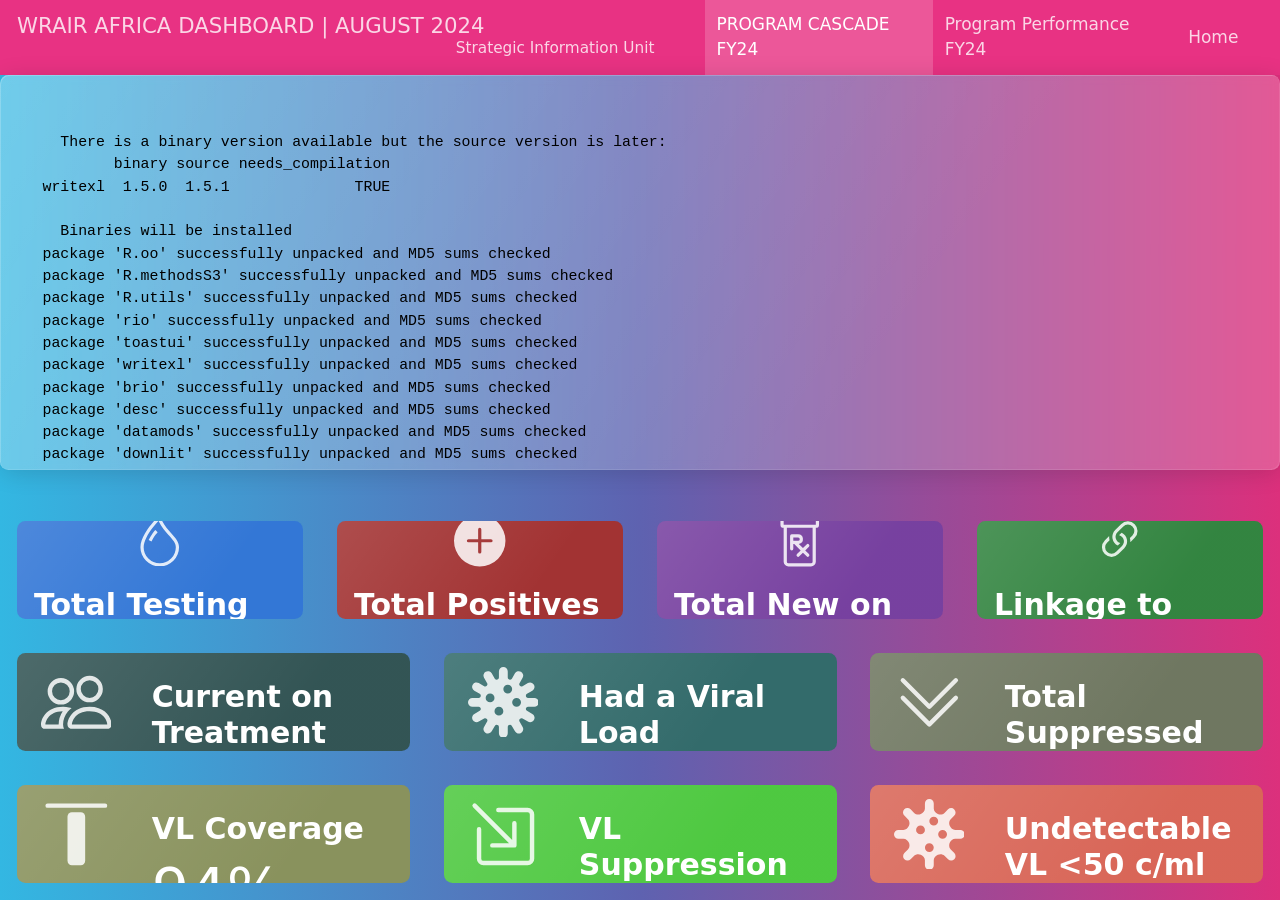
==== index.html @ 14119de6 "Target update" ====
<!DOCTYPE html>
<html xmlns="http://www.w3.org/1999/xhtml" lang="en" xml:lang="en"><head>

<meta charset="utf-8">
<meta name="generator" content="quarto-1.4.555">

<meta name="viewport" content="width=device-width, initial-scale=1.0, user-scalable=yes">

<meta name="author" content="Strategic Information Unit">

<title>WRAIR AFRICA DASHBOARD | AUGUST 2024</title>
<style>
code{white-space: pre-wrap;}
span.smallcaps{font-variant: small-caps;}
div.columns{display: flex; gap: min(4vw, 1.5em);}
div.column{flex: auto; overflow-x: auto;}
div.hanging-indent{margin-left: 1.5em; text-indent: -1.5em;}
ul.task-list{list-style: none;}
ul.task-list li input[type="checkbox"] {
  width: 0.8em;
  margin: 0 0.8em 0.2em -1em; /* quarto-specific, see https://github.com/quarto-dev/quarto-cli/issues/4556 */ 
  vertical-align: middle;
}
</style>


<script src="index_files/libs/clipboard/clipboard.min.js"></script>
<script src="index_files/libs/quarto-html/quarto.js"></script>
<script src="index_files/libs/quarto-html/popper.min.js"></script>
<script src="index_files/libs/quarto-html/tippy.umd.min.js"></script>
<script src="index_files/libs/quarto-html/anchor.min.js"></script>
<link href="index_files/libs/quarto-html/tippy.css" rel="stylesheet">
<link href="index_files/libs/quarto-html/quarto-syntax-highlighting.css" rel="stylesheet" id="quarto-text-highlighting-styles">
<script src="index_files/libs/bootstrap/bootstrap.min.js"></script>
<link href="index_files/libs/bootstrap/bootstrap-icons.css" rel="stylesheet">
<link href="index_files/libs/bootstrap/bootstrap.min.css" rel="stylesheet" id="quarto-bootstrap" data-mode="light">
<script src="index_files/libs/quarto-dashboard/quarto-dashboard.js"></script>
<script src="index_files/libs/quarto-dashboard/stickythead.js"></script>
<script src="index_files/libs/quarto-dashboard/datatables.min.js" kdttablesentinel="true"></script>
<script src="index_files/libs/quarto-dashboard/pdfmake.min.js" kdttablesentinel="true"></script>
<script src="index_files/libs/quarto-dashboard/vfs_fonts.js" kdttablesentinel="true"></script>
<script src="index_files/libs/quarto-dashboard/web-components.js" type="module"></script>
<script src="index_files/libs/quarto-dashboard/components.js"></script>
<link href="index_files/libs/quarto-dashboard/datatables.min.css" rel="stylesheet" kdttablesentinel="true">
<link href="index_files/libs/htmltools-fill-0.5.8.1/fill.css" rel="stylesheet">

<script src="index_files/libs/bslib-component-js-0.8.0/components.min.js"></script>

<script src="index_files/libs/bslib-component-js-0.8.0/web-components.min.js" type="module"></script>

<link href="index_files/libs/bslib-component-css-0.8.0/components.css" rel="stylesheet">

<script src="index_files/libs/bslib-tag-require-0.8.0/tag-require.js"></script>



</head>

<body class="quarto-dashboard dashboard-fill fullcontent">

<header id="quarto-dashboard-header">
<nav class="navbar navbar-expand-md slim" data-bs-theme="dark">
  <div class="navbar-container container-fluid">
    <button class="navbar-toggler" type="button" data-bs-toggle="collapse" data-bs-target="#dashboard-collapse" aria-controls="dashboard-collapse" aria-expanded="false" aria-label="Toggle navigation">
      <span class="navbar-toggler-icon"></span>
    </button>    


    <div class="navbar-brand-container">       

      <div class="navbar-title">
        <div class="navbar-title-text"><a href="#">WRAIR AFRICA DASHBOARD | AUGUST 2024</a></div>
        
        <div class="navbar-author">Strategic Information Unit</div>
      </div>
    </div>
<div id="dashboard-collapse" class="navbar-collapse collapse"><ul class="navbar-nav navbar-nav-scroll me-auto" role="tablist"><li class="nav-item" role="presentation"><a id="tab-program-cascade-fy24" class="nav-link active" data-bs-toggle="tab" role="tab" data-bs-target="#program-cascade-fy24" data-scrolling="false" href="#program-cascade-fy24" aria-controls="program-cascade-fy24" aria-selected="true"><span class="nav-link-text">PROGRAM CASCADE FY24</span></a></li><li class="nav-item" role="presentation"><a id="tab-program-performance-fy24" class="nav-link" data-bs-toggle="tab" role="tab" data-bs-target="#program-performance-fy24" data-scrolling="false" href="#program-performance-fy24" aria-controls="program-performance-fy24" aria-selected="false"><span class="nav-link-text">Program Performance FY24</span></a></li></ul><div class="quarto-dashboard-links"><a class="quarto-dashboard-link" href="undefined"><span class="quarto-dashboard-link-text">Home</span></a><a class="quarto-dashboard-link" href="undefined"><i class="bi bi-gitlab"></i></a></div></div></div>
</nav>
</header>
<div class="page-layout-custom quarto-dashboard-content bslib-gap-spacing html-fill-container bslib-page-fill quarto-dashboard-pages">  

<div class="bslib-grid-item html-fill-item tab-content bslib-grid" data-layout="fill" style="display: grid; grid-template-rows: minmax(3em, 1fr) minmax(3em, 1fr); grid-auto-columns: minmax(0, 1fr);">
<div class="card cell bslib-card html-fill-container" data-bslib-card-init="" data-require-bs-caller="card()" data-full-screen="false">
<div class="card-body html-fill-item html-fill-container">
<div class="cell-output cell-output-stdout html-fill-item html-fill-container">
<pre><code>
  There is a binary version available but the source version is later:
        binary source needs_compilation
writexl  1.5.0  1.5.1              TRUE

  Binaries will be installed
package 'R.oo' successfully unpacked and MD5 sums checked
package 'R.methodsS3' successfully unpacked and MD5 sums checked
package 'R.utils' successfully unpacked and MD5 sums checked
package 'rio' successfully unpacked and MD5 sums checked
package 'toastui' successfully unpacked and MD5 sums checked
package 'writexl' successfully unpacked and MD5 sums checked
package 'brio' successfully unpacked and MD5 sums checked
package 'desc' successfully unpacked and MD5 sums checked
package 'datamods' successfully unpacked and MD5 sums checked
package 'downlit' successfully unpacked and MD5 sums checked
package 'phosphoricons' successfully unpacked and MD5 sums checked
package 'shinybusy' successfully unpacked and MD5 sums checked
package 'shinyWidgets' successfully unpacked and MD5 sums checked
package 'esquisse' successfully unpacked and MD5 sums checked

The downloaded binary packages are in
    C:\Users\iokoye\AppData\Local\Temp\RtmpkVl9CX\downloaded_packages</code></pre>
</div>
</div>
<bslib-tooltip placement="auto" bsoptions="[]" data-require-bs-version="5" data-require-bs-caller="tooltip()">
    <template>Expand</template>
    <span class="bslib-full-screen-enter badge rounded-pill">
        <svg xmlns="http://www.w3.org/2000/svg" viewbox="0 0 24 24" style="height:1em;width:1em;" aria-hidden="true" role="img"><path d="M20 5C20 4.4 19.6 4 19 4H13C12.4 4 12 3.6 12 3C12 2.4 12.4 2 13 2H21C21.6 2 22 2.4 22 3V11C22 11.6 21.6 12 21 12C20.4 12 20 11.6 20 11V5ZM4 19C4 19.6 4.4 20 5 20H11C11.6 20 12 20.4 12 21C12 21.6 11.6 22 11 22H3C2.4 22 2 21.6 2 21V13C2 12.4 2.4 12 3 12C3.6 12 4 12.4 4 13V19Z"></path></svg>
    </span>
</bslib-tooltip><script data-bslib-card-init="">bslib.Card.initializeAllCards();</script></div>
<div id="program-cascade-fy24" class="dashboard-page tab-pane show active html-fill-item html-fill-container" data-orientation="rows" aria-labelledby="tab-program-cascade-fy24">
<div class="html-fill-item html-fill-container bslib-grid" style="display: grid; grid-template-rows: minmax(3em, 30fr) minmax(3em, 30fr) minmax(3em, 30fr); grid-auto-columns: minmax(0, 1fr);">
<div class="html-fill-item html-fill-container bslib-grid" style="display: grid; grid-template-columns: minmax(3em, 1fr) minmax(3em, 1fr) minmax(3em, 1fr) minmax(3em, 1fr);
grid-auto-rows: minmax(0, 1fr);">
<div class="card bslib-card bslib-mb-spacing html-fill-item html-fill-container bslib-value-box showcase-left-center" data-bslib-card-init="" data-require-bs-caller="card()" data-require-bs-version="5 5" style="color:#FFFFFF;background-color:#0055cc;--bslib-color-fg:#FFFFFF;--bslib-color-bg:#0055cc;" data-full-screen="false">
<div class="card-body bslib-gap-spacing html-fill-item html-fill-container" style="margin-top:auto;margin-bottom:auto;flex:1 1 auto; padding:0;">
<div class="value-box-grid html-fill-item" style="--bslib-grid-height:auto;--bslib-grid-height-mobile:auto;---bslib-value-box-showcase-w:30%;---bslib-value-box-showcase-w-fs:1fr;---bslib-value-box-showcase-max-h:100px;---bslib-value-box-showcase-max-h-fs:67%;">
<div class="value-box-showcase html-fill-item html-fill-container">
<span style="color: white;"><svg xmlns="http://www.w3.org/2000/svg" viewbox="0 0 16 16" class="bi bi-droplet " style="height:1em;width:1em;fill:currentColor;vertical-align:-0.125em;" aria-hidden="true" role="img"><path fill-rule="evenodd" d="M7.21.8C7.69.295 8 0 8 0c.109.363.234.708.371 1.038.812 1.946 2.073 3.35 3.197 4.6C12.878 7.096 14 8.345 14 10a6 6 0 0 1-12 0C2 6.668 5.58 2.517 7.21.8zm.413 1.021A31.25 31.25 0 0 0 5.794 3.99c-.726.95-1.436 2.008-1.96 3.07C3.304 8.133 3 9.138 3 10a5 5 0 0 0 10 0c0-1.201-.796-2.157-2.181-3.7l-.03-.032C9.75 5.11 8.5 3.72 7.623 1.82z"></path>
<path fill-rule="evenodd" d="M4.553 7.776c.82-1.641 1.717-2.753 2.093-3.13l.708.708c-.29.29-1.128 1.311-1.907 2.87l-.894-.448z"></path></svg></span>
</div>
<div class="value-box-area html-fill-item html-fill-container">
<span style="font-size: 30px; color: white; font-weight:bold;" class="value-box-title">Total Testing</span>
<span style="color: white; " class="value-box-value">95,964</span>
</div>
</div>
</div>
<script data-bslib-card-init="">bslib.Card.initializeAllCards();</script>
<bslib-tooltip placement="auto" bsoptions="[]" data-require-bs-version="5" data-require-bs-caller="tooltip()">
    <template>Expand</template>
    <span class="bslib-full-screen-enter badge rounded-pill">
        <svg xmlns="http://www.w3.org/2000/svg" viewbox="0 0 24 24" style="height:1em;width:1em;" aria-hidden="true" role="img"><path d="M20 5C20 4.4 19.6 4 19 4H13C12.4 4 12 3.6 12 3C12 2.4 12.4 2 13 2H21C21.6 2 22 2.4 22 3V11C22 11.6 21.6 12 21 12C20.4 12 20 11.6 20 11V5ZM4 19C4 19.6 4.4 20 5 20H11C11.6 20 12 20.4 12 21C12 21.6 11.6 22 11 22H3C2.4 22 2 21.6 2 21V13C2 12.4 2.4 12 3 12C3.6 12 4 12.4 4 13V19Z"></path></svg>
    </span>
</bslib-tooltip><script data-bslib-card-init="">bslib.Card.initializeAllCards();</script></div><div class="card bslib-card bslib-mb-spacing html-fill-item html-fill-container bslib-value-box showcase-left-center" data-bslib-card-init="" data-require-bs-caller="card()" data-require-bs-version="5 5" style="color:#FFFFFF;background-color:#8B0000;--bslib-color-fg:#FFFFFF;--bslib-color-bg:#8B0000;" data-full-screen="false">
<div class="card-body bslib-gap-spacing html-fill-item html-fill-container" style="margin-top:auto;margin-bottom:auto;flex:1 1 auto; padding:0;">
<div class="value-box-grid html-fill-item" style="--bslib-grid-height:auto;--bslib-grid-height-mobile:auto;---bslib-value-box-showcase-w:30%;---bslib-value-box-showcase-w-fs:1fr;---bslib-value-box-showcase-max-h:100px;---bslib-value-box-showcase-max-h-fs:67%;">
<div class="value-box-showcase html-fill-item html-fill-container"><svg xmlns="http://www.w3.org/2000/svg" viewbox="0 0 16 16" class="bi bi-plus-circle-fill " style="height:1em;width:1em;fill:currentColor;vertical-align:-0.125em;" aria-hidden="true" role="img"><path d="M16 8A8 8 0 1 1 0 8a8 8 0 0 1 16 0zM8.5 4.5a.5.5 0 0 0-1 0v3h-3a.5.5 0 0 0 0 1h3v3a.5.5 0 0 0 1 0v-3h3a.5.5 0 0 0 0-1h-3v-3z"></path></svg></div>
<div class="value-box-area html-fill-item html-fill-container">
<span style="font-size: 30px;font-weight:bold;" class="value-box-title">Total Positives</span>
<p class="value-box-value">3,968</p>
</div>
</div>
</div>
<script data-bslib-card-init="">bslib.Card.initializeAllCards();</script>
<bslib-tooltip placement="auto" bsoptions="[]" data-require-bs-version="5" data-require-bs-caller="tooltip()">
    <template>Expand</template>
    <span class="bslib-full-screen-enter badge rounded-pill">
        <svg xmlns="http://www.w3.org/2000/svg" viewbox="0 0 24 24" style="height:1em;width:1em;" aria-hidden="true" role="img"><path d="M20 5C20 4.4 19.6 4 19 4H13C12.4 4 12 3.6 12 3C12 2.4 12.4 2 13 2H21C21.6 2 22 2.4 22 3V11C22 11.6 21.6 12 21 12C20.4 12 20 11.6 20 11V5ZM4 19C4 19.6 4.4 20 5 20H11C11.6 20 12 20.4 12 21C12 21.6 11.6 22 11 22H3C2.4 22 2 21.6 2 21V13C2 12.4 2.4 12 3 12C3.6 12 4 12.4 4 13V19Z"></path></svg>
    </span>
</bslib-tooltip><script data-bslib-card-init="">bslib.Card.initializeAllCards();</script></div><div class="card bslib-card bslib-mb-spacing html-fill-item html-fill-container bslib-value-box showcase-left-center" data-bslib-card-init="" data-require-bs-caller="card()" data-require-bs-version="5 5" style="color:#FFFFFF;background-color:#518;--bslib-color-fg:#FFFFFF;--bslib-color-bg:#518;" data-full-screen="false">
<div class="card-body bslib-gap-spacing html-fill-item html-fill-container" style="margin-top:auto;margin-bottom:auto;flex:1 1 auto; padding:0;">
<div class="value-box-grid html-fill-item" style="--bslib-grid-height:auto;--bslib-grid-height-mobile:auto;---bslib-value-box-showcase-w:30%;---bslib-value-box-showcase-w-fs:1fr;---bslib-value-box-showcase-max-h:100px;---bslib-value-box-showcase-max-h-fs:67%;">
<div class="value-box-showcase html-fill-item html-fill-container"><svg xmlns="http://www.w3.org/2000/svg" viewbox="0 0 16 16" class="bi bi-prescription " style="height:1em;width:1em;fill:currentColor;vertical-align:-0.125em;" aria-hidden="true" role="img"><path d="M5.5 6a.5.5 0 0 0-.5.5v4a.5.5 0 0 0 1 0V9h.293l2 2-1.147 1.146a.5.5 0 0 0 .708.708L9 11.707l1.146 1.147a.5.5 0 0 0 .708-.708L9.707 11l1.147-1.146a.5.5 0 0 0-.708-.708L9 10.293 7.695 8.987A1.5 1.5 0 0 0 7.5 6h-2ZM6 7h1.5a.5.5 0 0 1 0 1H6V7Z"></path>
<path d="M2 1a1 1 0 0 1 1-1h10a1 1 0 0 1 1 1v2a1 1 0 0 1-1 1v10.5a1.5 1.5 0 0 1-1.5 1.5h-7A1.5 1.5 0 0 1 3 14.5V4a1 1 0 0 1-1-1V1Zm2 3v10.5a.5.5 0 0 0 .5.5h7a.5.5 0 0 0 .5-.5V4H4ZM3 3h10V1H3v2Z"></path></svg></div>
<div class="value-box-area html-fill-item html-fill-container">
<span style="font-size: 30px; font-weight:bold;" class="value-box-title">Total New on ART</span>
<p class="value-box-value">3,916</p>
</div>
</div>
</div>
<script data-bslib-card-init="">bslib.Card.initializeAllCards();</script>
<bslib-tooltip placement="auto" bsoptions="[]" data-require-bs-version="5" data-require-bs-caller="tooltip()">
    <template>Expand</template>
    <span class="bslib-full-screen-enter badge rounded-pill">
        <svg xmlns="http://www.w3.org/2000/svg" viewbox="0 0 24 24" style="height:1em;width:1em;" aria-hidden="true" role="img"><path d="M20 5C20 4.4 19.6 4 19 4H13C12.4 4 12 3.6 12 3C12 2.4 12.4 2 13 2H21C21.6 2 22 2.4 22 3V11C22 11.6 21.6 12 21 12C20.4 12 20 11.6 20 11V5ZM4 19C4 19.6 4.4 20 5 20H11C11.6 20 12 20.4 12 21C12 21.6 11.6 22 11 22H3C2.4 22 2 21.6 2 21V13C2 12.4 2.4 12 3 12C3.6 12 4 12.4 4 13V19Z"></path></svg>
    </span>
</bslib-tooltip><script data-bslib-card-init="">bslib.Card.initializeAllCards();</script></div><div class="card bslib-card bslib-mb-spacing html-fill-item html-fill-container bslib-value-box showcase-left-center" data-bslib-card-init="" data-require-bs-caller="card()" data-require-bs-version="5 5" style="color:#FFFFFF;background-color:#006611;--bslib-color-fg:#FFFFFF;--bslib-color-bg:#006611;" data-full-screen="false">
<div class="card-body bslib-gap-spacing html-fill-item html-fill-container" style="margin-top:auto;margin-bottom:auto;flex:1 1 auto; padding:0;">
<div class="value-box-grid html-fill-item" style="--bslib-grid-height:auto;--bslib-grid-height-mobile:auto;---bslib-value-box-showcase-w:30%;---bslib-value-box-showcase-w-fs:1fr;---bslib-value-box-showcase-max-h:100px;---bslib-value-box-showcase-max-h-fs:67%;">
<div class="value-box-showcase html-fill-item html-fill-container"><svg xmlns="http://www.w3.org/2000/svg" viewbox="0 0 16 16" class="bi bi-link-45deg " style="height:1em;width:1em;fill:currentColor;vertical-align:-0.125em;" aria-hidden="true" role="img"><path d="M4.715 6.542 3.343 7.914a3 3 0 1 0 4.243 4.243l1.828-1.829A3 3 0 0 0 8.586 5.5L8 6.086a1.002 1.002 0 0 0-.154.199 2 2 0 0 1 .861 3.337L6.88 11.45a2 2 0 1 1-2.83-2.83l.793-.792a4.018 4.018 0 0 1-.128-1.287z"></path>
<path d="M6.586 4.672A3 3 0 0 0 7.414 9.5l.775-.776a2 2 0 0 1-.896-3.346L9.12 3.55a2 2 0 1 1 2.83 2.83l-.793.792c.112.42.155.855.128 1.287l1.372-1.372a3 3 0 1 0-4.243-4.243L6.586 4.672z"></path></svg></div>
<div class="value-box-area html-fill-item html-fill-container">
<span style="font-size: 30px;font-weight:bold;" class="value-box-title">Linkage to ART</span>
<p class="value-box-value">99%</p>
</div>
</div>
</div>
<script data-bslib-card-init="">bslib.Card.initializeAllCards();</script>
<bslib-tooltip placement="auto" bsoptions="[]" data-require-bs-version="5" data-require-bs-caller="tooltip()">
    <template>Expand</template>
    <span class="bslib-full-screen-enter badge rounded-pill">
        <svg xmlns="http://www.w3.org/2000/svg" viewbox="0 0 24 24" style="height:1em;width:1em;" aria-hidden="true" role="img"><path d="M20 5C20 4.4 19.6 4 19 4H13C12.4 4 12 3.6 12 3C12 2.4 12.4 2 13 2H21C21.6 2 22 2.4 22 3V11C22 11.6 21.6 12 21 12C20.4 12 20 11.6 20 11V5ZM4 19C4 19.6 4.4 20 5 20H11C11.6 20 12 20.4 12 21C12 21.6 11.6 22 11 22H3C2.4 22 2 21.6 2 21V13C2 12.4 2.4 12 3 12C3.6 12 4 12.4 4 13V19Z"></path></svg>
    </span>
</bslib-tooltip><script data-bslib-card-init="">bslib.Card.initializeAllCards();</script></div>
</div>
<div class="html-fill-item html-fill-container bslib-grid" style="display: grid; grid-template-columns: minmax(3em, 1fr) minmax(3em, 1fr) minmax(3em, 1fr);
grid-auto-rows: minmax(0, 1fr);">
<div class="card bslib-card bslib-mb-spacing html-fill-item html-fill-container bslib-value-box showcase-left-center" data-bslib-card-init="" data-require-bs-caller="card()" data-require-bs-version="5 5" style="color:#FFFFFF;background-color:#002a2a;--bslib-color-fg:#FFFFFF;--bslib-color-bg:#002a2a;" data-full-screen="false">
<div class="card-body bslib-gap-spacing html-fill-item html-fill-container" style="margin-top:auto;margin-bottom:auto;flex:1 1 auto; padding:0;">
<div class="value-box-grid html-fill-item" style="--bslib-grid-height:auto;--bslib-grid-height-mobile:auto;---bslib-value-box-showcase-w:30%;---bslib-value-box-showcase-w-fs:1fr;---bslib-value-box-showcase-max-h:100px;---bslib-value-box-showcase-max-h-fs:67%;">
<div class="value-box-showcase html-fill-item html-fill-container"><svg xmlns="http://www.w3.org/2000/svg" viewbox="0 0 16 16" class="bi bi-people " style="height:1em;width:1em;fill:currentColor;vertical-align:-0.125em;" aria-hidden="true" role="img"><path d="M15 14s1 0 1-1-1-4-5-4-5 3-5 4 1 1 1 1h8Zm-7.978-1A.261.261 0 0 1 7 12.996c.001-.264.167-1.03.76-1.72C8.312 10.629 9.282 10 11 10c1.717 0 2.687.63 3.24 1.276.593.69.758 1.457.76 1.72l-.008.002a.274.274 0 0 1-.014.002H7.022ZM11 7a2 2 0 1 0 0-4 2 2 0 0 0 0 4Zm3-2a3 3 0 1 1-6 0 3 3 0 0 1 6 0ZM6.936 9.28a5.88 5.88 0 0 0-1.23-.247A7.35 7.35 0 0 0 5 9c-4 0-5 3-5 4 0 .667.333 1 1 1h4.216A2.238 2.238 0 0 1 5 13c0-1.01.377-2.042 1.09-2.904.243-.294.526-.569.846-.816ZM4.92 10A5.493 5.493 0 0 0 4 13H1c0-.26.164-1.03.76-1.724.545-.636 1.492-1.256 3.16-1.275ZM1.5 5.5a3 3 0 1 1 6 0 3 3 0 0 1-6 0Zm3-2a2 2 0 1 0 0 4 2 2 0 0 0 0-4Z"></path></svg></div>
<div class="value-box-area html-fill-item html-fill-container">
<span style="font-size: 30px;font-weight:bold;" class="value-box-title">Current on Treatment</span>
<p class="value-box-value">38,854</p>
</div>
</div>
</div>
<script data-bslib-card-init="">bslib.Card.initializeAllCards();</script>
<bslib-tooltip placement="auto" bsoptions="[]" data-require-bs-version="5" data-require-bs-caller="tooltip()">
    <template>Expand</template>
    <span class="bslib-full-screen-enter badge rounded-pill">
        <svg xmlns="http://www.w3.org/2000/svg" viewbox="0 0 24 24" style="height:1em;width:1em;" aria-hidden="true" role="img"><path d="M20 5C20 4.4 19.6 4 19 4H13C12.4 4 12 3.6 12 3C12 2.4 12.4 2 13 2H21C21.6 2 22 2.4 22 3V11C22 11.6 21.6 12 21 12C20.4 12 20 11.6 20 11V5ZM4 19C4 19.6 4.4 20 5 20H11C11.6 20 12 20.4 12 21C12 21.6 11.6 22 11 22H3C2.4 22 2 21.6 2 21V13C2 12.4 2.4 12 3 12C3.6 12 4 12.4 4 13V19Z"></path></svg>
    </span>
</bslib-tooltip><script data-bslib-card-init="">bslib.Card.initializeAllCards();</script></div><div class="card bslib-card bslib-mb-spacing html-fill-item html-fill-container bslib-value-box showcase-left-center" data-bslib-card-init="" data-require-bs-caller="card()" data-require-bs-version="5 5" style="color:#FFFFFF;background-color:#004646;--bslib-color-fg:#FFFFFF;--bslib-color-bg:#004646;" data-full-screen="false">
<div class="card-body bslib-gap-spacing html-fill-item html-fill-container" style="margin-top:auto;margin-bottom:auto;flex:1 1 auto; padding:0;">
<div class="value-box-grid html-fill-item" style="--bslib-grid-height:auto;--bslib-grid-height-mobile:auto;---bslib-value-box-showcase-w:30%;---bslib-value-box-showcase-w-fs:1fr;---bslib-value-box-showcase-max-h:100px;---bslib-value-box-showcase-max-h-fs:67%;">
<div class="value-box-showcase html-fill-item html-fill-container"><svg xmlns="http://www.w3.org/2000/svg" viewbox="0 0 16 16" class="bi bi-virus " style="height:1em;width:1em;fill:currentColor;vertical-align:-0.125em;" aria-hidden="true" role="img"><path d="M8 0a1 1 0 0 1 1 1v1.402c0 .511.677.693.933.25l.7-1.214a1 1 0 0 1 1.733 1l-.701 1.214c-.256.443.24.939.683.683l1.214-.701a1 1 0 0 1 1 1.732l-1.214.701c-.443.256-.262.933.25.933H15a1 1 0 1 1 0 2h-1.402c-.512 0-.693.677-.25.933l1.214.701a1 1 0 1 1-1 1.732l-1.214-.7c-.443-.257-.939.24-.683.682l.701 1.214a1 1 0 1 1-1.732 1l-.701-1.214c-.256-.443-.933-.262-.933.25V15a1 1 0 1 1-2 0v-1.402c0-.512-.677-.693-.933-.25l-.701 1.214a1 1 0 0 1-1.732-1l.7-1.214c.257-.443-.24-.939-.682-.683l-1.214.701a1 1 0 1 1-1-1.732l1.214-.701c.443-.256.261-.933-.25-.933H1a1 1 0 1 1 0-2h1.402c.511 0 .693-.677.25-.933l-1.214-.701a1 1 0 1 1 1-1.732l1.214.701c.443.256.939-.24.683-.683l-.701-1.214a1 1 0 0 1 1.732-1l.701 1.214c.256.443.933.261.933-.25V1a1 1 0 0 1 1-1Zm2 5a1 1 0 1 0-2 0 1 1 0 0 0 2 0ZM6 7a1 1 0 1 0-2 0 1 1 0 0 0 2 0Zm1 4a1 1 0 1 0 0-2 1 1 0 0 0 0 2Zm5-3a1 1 0 1 0-2 0 1 1 0 0 0 2 0Z"></path></svg></div>
<div class="value-box-area html-fill-item html-fill-container">
<span style="font-size: 30px;font-weight:bold;" class="value-box-title">Had a Viral Load</span>
<p class="value-box-value">34,182</p>
</div>
</div>
</div>
<script data-bslib-card-init="">bslib.Card.initializeAllCards();</script>
<bslib-tooltip placement="auto" bsoptions="[]" data-require-bs-version="5" data-require-bs-caller="tooltip()">
    <template>Expand</template>
    <span class="bslib-full-screen-enter badge rounded-pill">
        <svg xmlns="http://www.w3.org/2000/svg" viewbox="0 0 24 24" style="height:1em;width:1em;" aria-hidden="true" role="img"><path d="M20 5C20 4.4 19.6 4 19 4H13C12.4 4 12 3.6 12 3C12 2.4 12.4 2 13 2H21C21.6 2 22 2.4 22 3V11C22 11.6 21.6 12 21 12C20.4 12 20 11.6 20 11V5ZM4 19C4 19.6 4.4 20 5 20H11C11.6 20 12 20.4 12 21C12 21.6 11.6 22 11 22H3C2.4 22 2 21.6 2 21V13C2 12.4 2.4 12 3 12C3.6 12 4 12.4 4 13V19Z"></path></svg>
    </span>
</bslib-tooltip><script data-bslib-card-init="">bslib.Card.initializeAllCards();</script></div><div class="card bslib-card bslib-mb-spacing html-fill-item html-fill-container bslib-value-box showcase-left-center" data-bslib-card-init="" data-require-bs-caller="card()" data-require-bs-version="5 5" style="color:#FFFFFF;background-color:#4b5539;--bslib-color-fg:#FFFFFF;--bslib-color-bg:#4b5539;" data-full-screen="false">
<div class="card-body bslib-gap-spacing html-fill-item html-fill-container" style="margin-top:auto;margin-bottom:auto;flex:1 1 auto; padding:0;">
<div class="value-box-grid html-fill-item" style="--bslib-grid-height:auto;--bslib-grid-height-mobile:auto;---bslib-value-box-showcase-w:30%;---bslib-value-box-showcase-w-fs:1fr;---bslib-value-box-showcase-max-h:100px;---bslib-value-box-showcase-max-h-fs:67%;">
<div class="value-box-showcase html-fill-item html-fill-container"><svg xmlns="http://www.w3.org/2000/svg" viewbox="0 0 16 16" class="bi bi-chevron-double-down " style="height:1em;width:1em;fill:currentColor;vertical-align:-0.125em;" aria-hidden="true" role="img"><path fill-rule="evenodd" d="M1.646 6.646a.5.5 0 0 1 .708 0L8 12.293l5.646-5.647a.5.5 0 0 1 .708.708l-6 6a.5.5 0 0 1-.708 0l-6-6a.5.5 0 0 1 0-.708z"></path>
<path fill-rule="evenodd" d="M1.646 2.646a.5.5 0 0 1 .708 0L8 8.293l5.646-5.647a.5.5 0 0 1 .708.708l-6 6a.5.5 0 0 1-.708 0l-6-6a.5.5 0 0 1 0-.708z"></path></svg></div>
<div class="value-box-area html-fill-item html-fill-container">
<span style="font-size: 30px;font-weight:bold;" class="value-box-title">Total Suppressed</span>
<p class="value-box-value">33,271</p>
</div>
</div>
</div>
<script data-bslib-card-init="">bslib.Card.initializeAllCards();</script>
<bslib-tooltip placement="auto" bsoptions="[]" data-require-bs-version="5" data-require-bs-caller="tooltip()">
    <template>Expand</template>
    <span class="bslib-full-screen-enter badge rounded-pill">
        <svg xmlns="http://www.w3.org/2000/svg" viewbox="0 0 24 24" style="height:1em;width:1em;" aria-hidden="true" role="img"><path d="M20 5C20 4.4 19.6 4 19 4H13C12.4 4 12 3.6 12 3C12 2.4 12.4 2 13 2H21C21.6 2 22 2.4 22 3V11C22 11.6 21.6 12 21 12C20.4 12 20 11.6 20 11V5ZM4 19C4 19.6 4.4 20 5 20H11C11.6 20 12 20.4 12 21C12 21.6 11.6 22 11 22H3C2.4 22 2 21.6 2 21V13C2 12.4 2.4 12 3 12C3.6 12 4 12.4 4 13V19Z"></path></svg>
    </span>
</bslib-tooltip><script data-bslib-card-init="">bslib.Card.initializeAllCards();</script></div>
</div>
<div class="html-fill-item html-fill-container bslib-grid" style="display: grid; grid-template-columns: minmax(3em, 1fr) minmax(3em, 1fr) minmax(3em, 1fr);
grid-auto-rows: minmax(0, 1fr);">
<div class="card bslib-card bslib-mb-spacing html-fill-item html-fill-container bslib-value-box showcase-left-center" data-bslib-card-init="" data-require-bs-caller="card()" data-require-bs-version="5 5" style="color:#FFFFFF;background-color:#6c7735;--bslib-color-fg:#FFFFFF;--bslib-color-bg:#6c7735;" data-full-screen="false">
<div class="card-body bslib-gap-spacing html-fill-item html-fill-container" style="margin-top:auto;margin-bottom:auto;flex:1 1 auto; padding:0;">
<div class="value-box-grid html-fill-item" style="--bslib-grid-height:auto;--bslib-grid-height-mobile:auto;---bslib-value-box-showcase-w:30%;---bslib-value-box-showcase-w-fs:1fr;---bslib-value-box-showcase-max-h:100px;---bslib-value-box-showcase-max-h-fs:67%;">
<div class="value-box-showcase html-fill-item html-fill-container"><svg xmlns="http://www.w3.org/2000/svg" viewbox="0 0 16 16" class="bi bi-align-top " style="height:1em;width:1em;fill:currentColor;vertical-align:-0.125em;" aria-hidden="true" role="img"><rect width="4" height="12" rx="1" transform="matrix(1 0 0 -1 6 15)"></rect>
<path d="M1.5 2a.5.5 0 0 1 0-1v1zm13-1a.5.5 0 0 1 0 1V1zm-13 0h13v1h-13V1z"></path></svg></div>
<div class="value-box-area html-fill-item html-fill-container">
<span style="font-size: 30px;font-weight:bold;" class="value-box-title">VL Coverage</span>
<p class="value-box-value">94%</p>
</div>
</div>
</div>
<script data-bslib-card-init="">bslib.Card.initializeAllCards();</script>
<bslib-tooltip placement="auto" bsoptions="[]" data-require-bs-version="5" data-require-bs-caller="tooltip()">
    <template>Expand</template>
    <span class="bslib-full-screen-enter badge rounded-pill">
        <svg xmlns="http://www.w3.org/2000/svg" viewbox="0 0 24 24" style="height:1em;width:1em;" aria-hidden="true" role="img"><path d="M20 5C20 4.4 19.6 4 19 4H13C12.4 4 12 3.6 12 3C12 2.4 12.4 2 13 2H21C21.6 2 22 2.4 22 3V11C22 11.6 21.6 12 21 12C20.4 12 20 11.6 20 11V5ZM4 19C4 19.6 4.4 20 5 20H11C11.6 20 12 20.4 12 21C12 21.6 11.6 22 11 22H3C2.4 22 2 21.6 2 21V13C2 12.4 2.4 12 3 12C3.6 12 4 12.4 4 13V19Z"></path></svg>
    </span>
</bslib-tooltip><script data-bslib-card-init="">bslib.Card.initializeAllCards();</script></div><div class="card bslib-card bslib-mb-spacing html-fill-item html-fill-container bslib-value-box showcase-left-center" data-bslib-card-init="" data-require-bs-caller="card()" data-require-bs-version="5 5" style="color:#000000;background-color:#22bb11;--bslib-color-fg:#000000;--bslib-color-bg:#22bb11;" data-full-screen="false">
<div class="card-body bslib-gap-spacing html-fill-item html-fill-container" style="margin-top:auto;margin-bottom:auto;flex:1 1 auto; padding:0;">
<div class="value-box-grid html-fill-item" style="--bslib-grid-height:auto;--bslib-grid-height-mobile:auto;---bslib-value-box-showcase-w:30%;---bslib-value-box-showcase-w-fs:1fr;---bslib-value-box-showcase-max-h:100px;---bslib-value-box-showcase-max-h-fs:67%;">
<div class="value-box-showcase html-fill-item html-fill-container"><svg xmlns="http://www.w3.org/2000/svg" viewbox="0 0 16 16" class="bi bi-box-arrow-in-down-right " style="height:1em;width:1em;fill:currentColor;vertical-align:-0.125em;" aria-hidden="true" role="img"><path fill-rule="evenodd" d="M6.364 2.5a.5.5 0 0 1 .5-.5H13.5A1.5 1.5 0 0 1 15 3.5v10a1.5 1.5 0 0 1-1.5 1.5h-10A1.5 1.5 0 0 1 2 13.5V6.864a.5.5 0 1 1 1 0V13.5a.5.5 0 0 0 .5.5h10a.5.5 0 0 0 .5-.5v-10a.5.5 0 0 0-.5-.5H6.864a.5.5 0 0 1-.5-.5z"></path>
<path fill-rule="evenodd" d="M11 10.5a.5.5 0 0 1-.5.5h-5a.5.5 0 0 1 0-1h3.793L1.146 1.854a.5.5 0 1 1 .708-.708L10 9.293V5.5a.5.5 0 0 1 1 0v5z"></path></svg></div>
<div class="value-box-area html-fill-item html-fill-container">
<span style="font-size: 30px;font-weight:bold;" class="value-box-title">VL Suppression</span>
<p class="value-box-value">97%</p>
</div>
</div>
</div>
<script data-bslib-card-init="">bslib.Card.initializeAllCards();</script>
<bslib-tooltip placement="auto" bsoptions="[]" data-require-bs-version="5" data-require-bs-caller="tooltip()">
    <template>Expand</template>
    <span class="bslib-full-screen-enter badge rounded-pill">
        <svg xmlns="http://www.w3.org/2000/svg" viewbox="0 0 24 24" style="height:1em;width:1em;" aria-hidden="true" role="img"><path d="M20 5C20 4.4 19.6 4 19 4H13C12.4 4 12 3.6 12 3C12 2.4 12.4 2 13 2H21C21.6 2 22 2.4 22 3V11C22 11.6 21.6 12 21 12C20.4 12 20 11.6 20 11V5ZM4 19C4 19.6 4.4 20 5 20H11C11.6 20 12 20.4 12 21C12 21.6 11.6 22 11 22H3C2.4 22 2 21.6 2 21V13C2 12.4 2.4 12 3 12C3.6 12 4 12.4 4 13V19Z"></path></svg>
    </span>
</bslib-tooltip><script data-bslib-card-init="">bslib.Card.initializeAllCards();</script></div><div class="card bslib-card bslib-mb-spacing html-fill-item html-fill-container bslib-value-box showcase-left-center" data-bslib-card-init="" data-require-bs-caller="card()" data-require-bs-version="5 5" style="color:#FFFFFF;background-color:#cf402e;--bslib-color-fg:#FFFFFF;--bslib-color-bg:#cf402e;" data-full-screen="false">
<div class="card-body bslib-gap-spacing html-fill-item html-fill-container" style="margin-top:auto;margin-bottom:auto;flex:1 1 auto; padding:0;">
<div class="value-box-grid html-fill-item" style="--bslib-grid-height:auto;--bslib-grid-height-mobile:auto;---bslib-value-box-showcase-w:30%;---bslib-value-box-showcase-w-fs:1fr;---bslib-value-box-showcase-max-h:100px;---bslib-value-box-showcase-max-h-fs:67%;">
<div class="value-box-showcase html-fill-item html-fill-container"><svg xmlns="http://www.w3.org/2000/svg" viewbox="0 0 16 16" class="bi bi-virus2 " style="height:1em;width:1em;fill:currentColor;vertical-align:-0.125em;" aria-hidden="true" role="img"><path d="M8 0a1 1 0 0 0-1 1v1.143c0 .557-.407 1.025-.921 1.24-.514.214-1.12.162-1.513-.231l-.809-.809a1 1 0 1 0-1.414 1.414l.809.809c.394.394.445.999.23 1.513C3.169 6.593 2.7 7 2.144 7H1a1 1 0 0 0 0 2h1.143c.557 0 1.025.407 1.24.921.214.514.163 1.12-.231 1.513l-.809.809a1 1 0 0 0 1.414 1.414l.809-.809c.394-.394.999-.445 1.513-.23.514.214.921.682.921 1.24V15a1 1 0 1 0 2 0v-1.143c0-.557.407-1.025.921-1.24.514-.214 1.12-.162 1.513.231l.809.809a1 1 0 0 0 1.414-1.414l-.809-.809c-.393-.394-.445-.999-.23-1.513.214-.514.682-.921 1.24-.921H15a1 1 0 1 0 0-2h-1.143c-.557 0-1.025-.407-1.24-.921-.214-.514-.162-1.12.231-1.513l.809-.809a1 1 0 0 0-1.414-1.414l-.809.809c-.394.393-.999.445-1.513.23-.514-.214-.92-.682-.92-1.24V1a1 1 0 0 0-1-1Zm2 5a1 1 0 1 1-2 0 1 1 0 0 1 2 0ZM7 7a1 1 0 1 1-2 0 1 1 0 0 1 2 0Zm1 5a1 1 0 1 1 0-2 1 1 0 0 1 0 2Zm4-4a1 1 0 1 1-2 0 1 1 0 0 1 2 0Z"></path></svg></div>
<div class="value-box-area html-fill-item html-fill-container">
<span style="font-size: 30px;font-weight:bold;" class="value-box-title">Undetectable VL &lt;50 c/ml</span>
<p class="value-box-value">91%</p>
</div>
</div>
</div>
<script data-bslib-card-init="">bslib.Card.initializeAllCards();</script>
<bslib-tooltip placement="auto" bsoptions="[]" data-require-bs-version="5" data-require-bs-caller="tooltip()">
    <template>Expand</template>
    <span class="bslib-full-screen-enter badge rounded-pill">
        <svg xmlns="http://www.w3.org/2000/svg" viewbox="0 0 24 24" style="height:1em;width:1em;" aria-hidden="true" role="img"><path d="M20 5C20 4.4 19.6 4 19 4H13C12.4 4 12 3.6 12 3C12 2.4 12.4 2 13 2H21C21.6 2 22 2.4 22 3V11C22 11.6 21.6 12 21 12C20.4 12 20 11.6 20 11V5ZM4 19C4 19.6 4.4 20 5 20H11C11.6 20 12 20.4 12 21C12 21.6 11.6 22 11 22H3C2.4 22 2 21.6 2 21V13C2 12.4 2.4 12 3 12C3.6 12 4 12.4 4 13V19Z"></path></svg>
    </span>
</bslib-tooltip><script data-bslib-card-init="">bslib.Card.initializeAllCards();</script></div>
</div>
</div>
</div>
<div id="program-performance-fy24" class="dashboard-page tab-pane grid-skip html-fill-item html-fill-container" data-orientation="rows" aria-labelledby="tab-program-performance-fy24">
<div class="html-fill-item html-fill-container bslib-grid" style="display: grid; grid-template-rows: minmax(3em, 1fr); grid-auto-columns: minmax(0, 1fr);">
<div class="html-fill-item html-fill-container bslib-grid" style="display: grid; grid-template-columns: minmax(3em, 50fr) minmax(3em, 50fr);
grid-auto-rows: minmax(0, 1fr);">
<div class="html-fill-item html-fill-container bslib-grid" style="display: grid; grid-template-rows: 550px; grid-auto-columns: minmax(0, 1fr);">
<div class="card cell html-fill-item html-fill-container bslib-card" data-width="800" data-title="PROGRAM AREA PERFORMANCE AGAINST TARGETS | OCTOBER 2023 - AUGUST 2024" data-bslib-card-init="" data-require-bs-caller="card()" data-full-screen="false">
<div class="card-header"><div class="card-title">PROGRAM AREA PERFORMANCE AGAINST TARGETS | OCTOBER 2023 - AUGUST 2024</div></div>
<div class="card-body html-fill-item html-fill-container">
<img src="index_files/figure-html/unnamed-chunk-25-1.png" class="img-fluid" width="768">
</div>
<bslib-tooltip placement="auto" bsoptions="[]" data-require-bs-version="5" data-require-bs-caller="tooltip()">
    <template>Expand</template>
    <span class="bslib-full-screen-enter badge rounded-pill">
        <svg xmlns="http://www.w3.org/2000/svg" viewbox="0 0 24 24" style="height:1em;width:1em;" aria-hidden="true" role="img"><path d="M20 5C20 4.4 19.6 4 19 4H13C12.4 4 12 3.6 12 3C12 2.4 12.4 2 13 2H21C21.6 2 22 2.4 22 3V11C22 11.6 21.6 12 21 12C20.4 12 20 11.6 20 11V5ZM4 19C4 19.6 4.4 20 5 20H11C11.6 20 12 20.4 12 21C12 21.6 11.6 22 11 22H3C2.4 22 2 21.6 2 21V13C2 12.4 2.4 12 3 12C3.6 12 4 12.4 4 13V19Z"></path></svg>
    </span>
</bslib-tooltip><script data-bslib-card-init="">bslib.Card.initializeAllCards();</script></div>
</div><div class="html-fill-item html-fill-container bslib-grid" style="display: grid; grid-template-rows: minmax(3em, 1fr) minmax(3em, 1fr); grid-auto-columns: minmax(0, 1fr);">
<div class="card cell html-fill-item html-fill-container bslib-card" data-title="VIRAL LOAD COVERAGE AMONG MALES" data-bslib-card-init="" data-require-bs-caller="card()" data-full-screen="false">
<div class="card-header"><div class="card-title">VIRAL LOAD COVERAGE AMONG MALES</div></div>
<div class="card-body html-fill-item html-fill-container">
<div class="cell-output-display html-fill-item html-fill-container">
<img src="index_files/figure-html/unnamed-chunk-26-1.png" class="img-fluid quarto-dashboard-img-contain">
</div>
</div>
<bslib-tooltip placement="auto" bsoptions="[]" data-require-bs-version="5" data-require-bs-caller="tooltip()">
    <template>Expand</template>
    <span class="bslib-full-screen-enter badge rounded-pill">
        <svg xmlns="http://www.w3.org/2000/svg" viewbox="0 0 24 24" style="height:1em;width:1em;" aria-hidden="true" role="img"><path d="M20 5C20 4.4 19.6 4 19 4H13C12.4 4 12 3.6 12 3C12 2.4 12.4 2 13 2H21C21.6 2 22 2.4 22 3V11C22 11.6 21.6 12 21 12C20.4 12 20 11.6 20 11V5ZM4 19C4 19.6 4.4 20 5 20H11C11.6 20 12 20.4 12 21C12 21.6 11.6 22 11 22H3C2.4 22 2 21.6 2 21V13C2 12.4 2.4 12 3 12C3.6 12 4 12.4 4 13V19Z"></path></svg>
    </span>
</bslib-tooltip><script data-bslib-card-init="">bslib.Card.initializeAllCards();</script></div>
<div class="card cell html-fill-item html-fill-container bslib-card" data-title="VIRAL LOAD COVERAGE AMONG FEMALES" data-bslib-card-init="" data-require-bs-caller="card()" data-full-screen="false">
<div class="card-header"><div class="card-title">VIRAL LOAD COVERAGE AMONG FEMALES</div></div>
<div class="card-body html-fill-item html-fill-container">
<div class="cell-output-display html-fill-item html-fill-container">
<img src="index_files/figure-html/unnamed-chunk-27-1.png" class="img-fluid quarto-dashboard-img-contain">
</div>
</div>
<bslib-tooltip placement="auto" bsoptions="[]" data-require-bs-version="5" data-require-bs-caller="tooltip()">
    <template>Expand</template>
    <span class="bslib-full-screen-enter badge rounded-pill">
        <svg xmlns="http://www.w3.org/2000/svg" viewbox="0 0 24 24" style="height:1em;width:1em;" aria-hidden="true" role="img"><path d="M20 5C20 4.4 19.6 4 19 4H13C12.4 4 12 3.6 12 3C12 2.4 12.4 2 13 2H21C21.6 2 22 2.4 22 3V11C22 11.6 21.6 12 21 12C20.4 12 20 11.6 20 11V5ZM4 19C4 19.6 4.4 20 5 20H11C11.6 20 12 20.4 12 21C12 21.6 11.6 22 11 22H3C2.4 22 2 21.6 2 21V13C2 12.4 2.4 12 3 12C3.6 12 4 12.4 4 13V19Z"></path></svg>
    </span>
</bslib-tooltip><script data-bslib-card-init="">bslib.Card.initializeAllCards();</script></div>
<div id="3ade8a4a-fb1d-4a6c-8409-ac45482d5fc9" class="hidden html-fill-item html-fill-container">

</div>
</div>
</div>
</div>
</div>
</div>


<script id="quarto-html-after-body" type="application/javascript">
window.document.addEventListener("DOMContentLoaded", function (event) {
  const toggleBodyColorMode = (bsSheetEl) => {
    const mode = bsSheetEl.getAttribute("data-mode");
    const bodyEl = window.document.querySelector("body");
    if (mode === "dark") {
      bodyEl.classList.add("quarto-dark");
      bodyEl.classList.remove("quarto-light");
    } else {
      bodyEl.classList.add("quarto-light");
      bodyEl.classList.remove("quarto-dark");
    }
  }
  const toggleBodyColorPrimary = () => {
    const bsSheetEl = window.document.querySelector("link#quarto-bootstrap");
    if (bsSheetEl) {
      toggleBodyColorMode(bsSheetEl);
    }
  }
  toggleBodyColorPrimary();  
  const icon = "";
  const anchorJS = new window.AnchorJS();
  anchorJS.options = {
    placement: 'right',
    icon: icon
  };
  anchorJS.add('.anchored');
  const isCodeAnnotation = (el) => {
    for (const clz of el.classList) {
      if (clz.startsWith('code-annotation-')) {                     
        return true;
      }
    }
    return false;
  }
  const clipboard = new window.ClipboardJS('.code-copy-button', {
    text: function(trigger) {
      const codeEl = trigger.previousElementSibling.cloneNode(true);
      for (const childEl of codeEl.children) {
        if (isCodeAnnotation(childEl)) {
          childEl.remove();
        }
      }
      return codeEl.innerText;
    }
  });
  clipboard.on('success', function(e) {
    // button target
    const button = e.trigger;
    // don't keep focus
    button.blur();
    // flash "checked"
    button.classList.add('code-copy-button-checked');
    var currentTitle = button.getAttribute("title");
    button.setAttribute("title", "Copied!");
    let tooltip;
    if (window.bootstrap) {
      button.setAttribute("data-bs-toggle", "tooltip");
      button.setAttribute("data-bs-placement", "left");
      button.setAttribute("data-bs-title", "Copied!");
      tooltip = new bootstrap.Tooltip(button, 
        { trigger: "manual", 
          customClass: "code-copy-button-tooltip",
          offset: [0, -8]});
      tooltip.show();    
    }
    setTimeout(function() {
      if (tooltip) {
        tooltip.hide();
        button.removeAttribute("data-bs-title");
        button.removeAttribute("data-bs-toggle");
        button.removeAttribute("data-bs-placement");
      }
      button.setAttribute("title", currentTitle);
      button.classList.remove('code-copy-button-checked');
    }, 1000);
    // clear code selection
    e.clearSelection();
  });
    var localhostRegex = new RegExp(/^(?:http|https):\/\/localhost\:?[0-9]*\//);
    var mailtoRegex = new RegExp(/^mailto:/);
      var filterRegex = new RegExp('/' + window.location.host + '/');
    var isInternal = (href) => {
        return filterRegex.test(href) || localhostRegex.test(href) || mailtoRegex.test(href);
    }
    // Inspect non-navigation links and adorn them if external
 	var links = window.document.querySelectorAll('a[href]:not(.nav-link):not(.navbar-brand):not(.toc-action):not(.sidebar-link):not(.sidebar-item-toggle):not(.pagination-link):not(.no-external):not([aria-hidden]):not(.dropdown-item):not(.quarto-navigation-tool)');
    for (var i=0; i<links.length; i++) {
      const link = links[i];
      if (!isInternal(link.href)) {
        // undo the damage that might have been done by quarto-nav.js in the case of
        // links that we want to consider external
        if (link.dataset.originalHref !== undefined) {
          link.href = link.dataset.originalHref;
        }
      }
    }
  function tippyHover(el, contentFn, onTriggerFn, onUntriggerFn) {
    const config = {
      allowHTML: true,
      maxWidth: 500,
      delay: 100,
      arrow: false,
      appendTo: function(el) {
          return el.parentElement;
      },
      interactive: true,
      interactiveBorder: 10,
      theme: 'quarto',
      placement: 'bottom-start',
    };
    if (contentFn) {
      config.content = contentFn;
    }
    if (onTriggerFn) {
      config.onTrigger = onTriggerFn;
    }
    if (onUntriggerFn) {
      config.onUntrigger = onUntriggerFn;
    }
    window.tippy(el, config); 
  }
  const noterefs = window.document.querySelectorAll('a[role="doc-noteref"]');
  for (var i=0; i<noterefs.length; i++) {
    const ref = noterefs[i];
    tippyHover(ref, function() {
      // use id or data attribute instead here
      let href = ref.getAttribute('data-footnote-href') || ref.getAttribute('href');
      try { href = new URL(href).hash; } catch {}
      const id = href.replace(/^#\/?/, "");
      const note = window.document.getElementById(id);
      if (note) {
        return note.innerHTML;
      } else {
        return "";
      }
    });
  }
  const xrefs = window.document.querySelectorAll('a.quarto-xref');
  const processXRef = (id, note) => {
    // Strip column container classes
    const stripColumnClz = (el) => {
      el.classList.remove("page-full", "page-columns");
      if (el.children) {
        for (const child of el.children) {
          stripColumnClz(child);
        }
      }
    }
    stripColumnClz(note)
    if (id === null || id.startsWith('sec-')) {
      // Special case sections, only their first couple elements
      const container = document.createElement("div");
      if (note.children && note.children.length > 2) {
        container.appendChild(note.children[0].cloneNode(true));
        for (let i = 1; i < note.children.length; i++) {
          const child = note.children[i];
          if (child.tagName === "P" && child.innerText === "") {
            continue;
          } else {
            container.appendChild(child.cloneNode(true));
            break;
          }
        }
        if (window.Quarto?.typesetMath) {
          window.Quarto.typesetMath(container);
        }
        return container.innerHTML
      } else {
        if (window.Quarto?.typesetMath) {
          window.Quarto.typesetMath(note);
        }
        return note.innerHTML;
      }
    } else {
      // Remove any anchor links if they are present
      const anchorLink = note.querySelector('a.anchorjs-link');
      if (anchorLink) {
        anchorLink.remove();
      }
      if (window.Quarto?.typesetMath) {
        window.Quarto.typesetMath(note);
      }
      // TODO in 1.5, we should make sure this works without a callout special case
      if (note.classList.contains("callout")) {
        return note.outerHTML;
      } else {
        return note.innerHTML;
      }
    }
  }
  for (var i=0; i<xrefs.length; i++) {
    const xref = xrefs[i];
    tippyHover(xref, undefined, function(instance) {
      instance.disable();
      let url = xref.getAttribute('href');
      let hash = undefined; 
      if (url.startsWith('#')) {
        hash = url;
      } else {
        try { hash = new URL(url).hash; } catch {}
      }
      if (hash) {
        const id = hash.replace(/^#\/?/, "");
        const note = window.document.getElementById(id);
        if (note !== null) {
          try {
            const html = processXRef(id, note.cloneNode(true));
            instance.setContent(html);
          } finally {
            instance.enable();
            instance.show();
          }
        } else {
          // See if we can fetch this
          fetch(url.split('#')[0])
          .then(res => res.text())
          .then(html => {
            const parser = new DOMParser();
            const htmlDoc = parser.parseFromString(html, "text/html");
            const note = htmlDoc.getElementById(id);
            if (note !== null) {
              const html = processXRef(id, note);
              instance.setContent(html);
            } 
          }).finally(() => {
            instance.enable();
            instance.show();
          });
        }
      } else {
        // See if we can fetch a full url (with no hash to target)
        // This is a special case and we should probably do some content thinning / targeting
        fetch(url)
        .then(res => res.text())
        .then(html => {
          const parser = new DOMParser();
          const htmlDoc = parser.parseFromString(html, "text/html");
          const note = htmlDoc.querySelector('main.content');
          if (note !== null) {
            // This should only happen for chapter cross references
            // (since there is no id in the URL)
            // remove the first header
            if (note.children.length > 0 && note.children[0].tagName === "HEADER") {
              note.children[0].remove();
            }
            const html = processXRef(null, note);
            instance.setContent(html);
          } 
        }).finally(() => {
          instance.enable();
          instance.show();
        });
      }
    }, function(instance) {
    });
  }
      let selectedAnnoteEl;
      const selectorForAnnotation = ( cell, annotation) => {
        let cellAttr = 'data-code-cell="' + cell + '"';
        let lineAttr = 'data-code-annotation="' +  annotation + '"';
        const selector = 'span[' + cellAttr + '][' + lineAttr + ']';
        return selector;
      }
      const selectCodeLines = (annoteEl) => {
        const doc = window.document;
        const targetCell = annoteEl.getAttribute("data-target-cell");
        const targetAnnotation = annoteEl.getAttribute("data-target-annotation");
        const annoteSpan = window.document.querySelector(selectorForAnnotation(targetCell, targetAnnotation));
        const lines = annoteSpan.getAttribute("data-code-lines").split(",");
        const lineIds = lines.map((line) => {
          return targetCell + "-" + line;
        })
        let top = null;
        let height = null;
        let parent = null;
        if (lineIds.length > 0) {
            //compute the position of the single el (top and bottom and make a div)
            const el = window.document.getElementById(lineIds[0]);
            top = el.offsetTop;
            height = el.offsetHeight;
            parent = el.parentElement.parentElement;
          if (lineIds.length > 1) {
            const lastEl = window.document.getElementById(lineIds[lineIds.length - 1]);
            const bottom = lastEl.offsetTop + lastEl.offsetHeight;
            height = bottom - top;
          }
          if (top !== null && height !== null && parent !== null) {
            // cook up a div (if necessary) and position it 
            let div = window.document.getElementById("code-annotation-line-highlight");
            if (div === null) {
              div = window.document.createElement("div");
              div.setAttribute("id", "code-annotation-line-highlight");
              div.style.position = 'absolute';
              parent.appendChild(div);
            }
            div.style.top = top - 2 + "px";
            div.style.height = height + 4 + "px";
            div.style.left = 0;
            let gutterDiv = window.document.getElementById("code-annotation-line-highlight-gutter");
            if (gutterDiv === null) {
              gutterDiv = window.document.createElement("div");
              gutterDiv.setAttribute("id", "code-annotation-line-highlight-gutter");
              gutterDiv.style.position = 'absolute';
              const codeCell = window.document.getElementById(targetCell);
              const gutter = codeCell.querySelector('.code-annotation-gutter');
              gutter.appendChild(gutterDiv);
            }
            gutterDiv.style.top = top - 2 + "px";
            gutterDiv.style.height = height + 4 + "px";
          }
          selectedAnnoteEl = annoteEl;
        }
      };
      const unselectCodeLines = () => {
        const elementsIds = ["code-annotation-line-highlight", "code-annotation-line-highlight-gutter"];
        elementsIds.forEach((elId) => {
          const div = window.document.getElementById(elId);
          if (div) {
            div.remove();
          }
        });
        selectedAnnoteEl = undefined;
      };
        // Handle positioning of the toggle
    window.addEventListener(
      "resize",
      throttle(() => {
        elRect = undefined;
        if (selectedAnnoteEl) {
          selectCodeLines(selectedAnnoteEl);
        }
      }, 10)
    );
    function throttle(fn, ms) {
    let throttle = false;
    let timer;
      return (...args) => {
        if(!throttle) { // first call gets through
            fn.apply(this, args);
            throttle = true;
        } else { // all the others get throttled
            if(timer) clearTimeout(timer); // cancel #2
            timer = setTimeout(() => {
              fn.apply(this, args);
              timer = throttle = false;
            }, ms);
        }
      };
    }
      // Attach click handler to the DT
      const annoteDls = window.document.querySelectorAll('dt[data-target-cell]');
      for (const annoteDlNode of annoteDls) {
        annoteDlNode.addEventListener('click', (event) => {
          const clickedEl = event.target;
          if (clickedEl !== selectedAnnoteEl) {
            unselectCodeLines();
            const activeEl = window.document.querySelector('dt[data-target-cell].code-annotation-active');
            if (activeEl) {
              activeEl.classList.remove('code-annotation-active');
            }
            selectCodeLines(clickedEl);
            clickedEl.classList.add('code-annotation-active');
          } else {
            // Unselect the line
            unselectCodeLines();
            clickedEl.classList.remove('code-annotation-active');
          }
        });
      }
  const findCites = (el) => {
    const parentEl = el.parentElement;
    if (parentEl) {
      const cites = parentEl.dataset.cites;
      if (cites) {
        return {
          el,
          cites: cites.split(' ')
        };
      } else {
        return findCites(el.parentElement)
      }
    } else {
      return undefined;
    }
  };
  var bibliorefs = window.document.querySelectorAll('a[role="doc-biblioref"]');
  for (var i=0; i<bibliorefs.length; i++) {
    const ref = bibliorefs[i];
    const citeInfo = findCites(ref);
    if (citeInfo) {
      tippyHover(citeInfo.el, function() {
        var popup = window.document.createElement('div');
        citeInfo.cites.forEach(function(cite) {
          var citeDiv = window.document.createElement('div');
          citeDiv.classList.add('hanging-indent');
          citeDiv.classList.add('csl-entry');
          var biblioDiv = window.document.getElementById('ref-' + cite);
          if (biblioDiv) {
            citeDiv.innerHTML = biblioDiv.innerHTML;
          }
          popup.appendChild(citeDiv);
        });
        return popup.innerHTML;
      });
    }
  }
});
</script>
</div> <!-- /container fluid -->

<script type="application/javascript">
window.document.addEventListener("DOMContentLoaded", function (_event) {
  if (window.bslib.Card) {
    window.bslib.Card.initializeAllCards();
  }
}); 
</script>
  



</body></html>
---- index_files/libs/quarto-html/tippy.css ----
.tippy-box[data-animation=fade][data-state=hidden]{opacity:0}[data-tippy-root]{max-width:calc(100vw - 10px)}.tippy-box{position:relative;background-color:#333;color:#fff;border-radius:4px;font-size:14px;line-height:1.4;white-space:normal;outline:0;transition-property:transform,visibility,opacity}.tippy-box[data-placement^=top]>.tippy-arrow{bottom:0}.tippy-box[data-placement^=top]>.tippy-arrow:before{bottom:-7px;left:0;border-width:8px 8px 0;border-top-color:initial;transform-origin:center top}.tippy-box[data-placement^=bottom]>.tippy-arrow{top:0}.tippy-box[data-placement^=bottom]>.tippy-arrow:before{top:-7px;left:0;border-width:0 8px 8px;border-bottom-color:initial;transform-origin:center bottom}.tippy-box[data-placement^=left]>.tippy-arrow{right:0}.tippy-box[data-placement^=left]>.tippy-arrow:before{border-width:8px 0 8px 8px;border-left-color:initial;right:-7px;transform-origin:center left}.tippy-box[data-placement^=right]>.tippy-arrow{left:0}.tippy-box[data-placement^=right]>.tippy-arrow:before{left:-7px;border-width:8px 8px 8px 0;border-right-color:initial;transform-origin:center right}.tippy-box[data-inertia][data-state=visible]{transition-timing-function:cubic-bezier(.54,1.5,.38,1.11)}.tippy-arrow{width:16px;height:16px;color:#333}.tippy-arrow:before{content:"";position:absolute;border-color:transparent;border-style:solid}.tippy-content{position:relative;padding:5px 9px;z-index:1}
---- index_files/libs/quarto-html/quarto-syntax-highlighting.css ----
/* quarto syntax highlight colors */
:root {
  --quarto-hl-ot-color: #003B4F;
  --quarto-hl-at-color: #657422;
  --quarto-hl-ss-color: #20794D;
  --quarto-hl-an-color: #5E5E5E;
  --quarto-hl-fu-color: #4758AB;
  --quarto-hl-st-color: #20794D;
  --quarto-hl-cf-color: #003B4F;
  --quarto-hl-op-color: #5E5E5E;
  --quarto-hl-er-color: #AD0000;
  --quarto-hl-bn-color: #AD0000;
  --quarto-hl-al-color: #AD0000;
  --quarto-hl-va-color: #111111;
  --quarto-hl-bu-color: inherit;
  --quarto-hl-ex-color: inherit;
  --quarto-hl-pp-color: #AD0000;
  --quarto-hl-in-color: #5E5E5E;
  --quarto-hl-vs-color: #20794D;
  --quarto-hl-wa-color: #5E5E5E;
  --quarto-hl-do-color: #5E5E5E;
  --quarto-hl-im-color: #00769E;
  --quarto-hl-ch-color: #20794D;
  --quarto-hl-dt-color: #AD0000;
  --quarto-hl-fl-color: #AD0000;
  --quarto-hl-co-color: #5E5E5E;
  --quarto-hl-cv-color: #5E5E5E;
  --quarto-hl-cn-color: #8f5902;
  --quarto-hl-sc-color: #5E5E5E;
  --quarto-hl-dv-color: #AD0000;
  --quarto-hl-kw-color: #003B4F;
}

/* other quarto variables */
:root {
  --quarto-font-monospace: SFMono-Regular, Menlo, Monaco, Consolas, "Liberation Mono", "Courier New", monospace;
}

pre > code.sourceCode > span {
  color: #003B4F;
}

code span {
  color: #003B4F;
}

code.sourceCode > span {
  color: #003B4F;
}

div.sourceCode,
div.sourceCode pre.sourceCode {
  color: #003B4F;
}

code span.ot {
  color: #003B4F;
  font-style: inherit;
}

code span.at {
  color: #657422;
  font-style: inherit;
}

code span.ss {
  color: #20794D;
  font-style: inherit;
}

code span.an {
  color: #5E5E5E;
  font-style: inherit;
}

code span.fu {
  color: #4758AB;
  font-style: inherit;
}

code span.st {
  color: #20794D;
  font-style: inherit;
}

code span.cf {
  color: #003B4F;
  font-style: inherit;
}

code span.op {
  color: #5E5E5E;
  font-style: inherit;
}

code span.er {
  color: #AD0000;
  font-style: inherit;
}

code span.bn {
  color: #AD0000;
  font-style: inherit;
}

code span.al {
  color: #AD0000;
  font-style: inherit;
}

code span.va {
  color: #111111;
  font-style: inherit;
}

code span.bu {
  font-style: inherit;
}

code span.ex {
  font-style: inherit;
}

code span.pp {
  color: #AD0000;
  font-style: inherit;
}

code span.in {
  color: #5E5E5E;
  font-style: inherit;
}

code span.vs {
  color: #20794D;
  font-style: inherit;
}

code span.wa {
  color: #5E5E5E;
  font-style: italic;
}

code span.do {
  color: #5E5E5E;
  font-style: italic;
}

code span.im {
  color: #00769E;
  font-style: inherit;
}

code span.ch {
  color: #20794D;
  font-style: inherit;
}

code span.dt {
  color: #AD0000;
  font-style: inherit;
}

code span.fl {
  color: #AD0000;
  font-style: inherit;
}

code span.co {
  color: #5E5E5E;
  font-style: inherit;
}

code span.cv {
  color: #5E5E5E;
  font-style: italic;
}

code span.cn {
  color: #8f5902;
  font-style: inherit;
}

code span.sc {
  color: #5E5E5E;
  font-style: inherit;
}

code span.dv {
  color: #AD0000;
  font-style: inherit;
}

code span.kw {
  color: #003B4F;
  font-style: inherit;
}

.prevent-inlining {
  content: "</";
}

/*# sourceMappingURL=debc5d5d77c3f9108843748ff7464032.css.map */
---- index_files/libs/htmltools-fill-0.5.8.1/fill.css ----
@layer htmltools {
  .html-fill-container {
    display: flex;
    flex-direction: column;
    /* Prevent the container from expanding vertically or horizontally beyond its
    parent's constraints. */
    min-height: 0;
    min-width: 0;
  }
  .html-fill-container > .html-fill-item {
    /* Fill items can grow and shrink freely within
    available vertical space in fillable container */
    flex: 1 1 auto;
    min-height: 0;
    min-width: 0;
  }
  .html-fill-container > :not(.html-fill-item) {
    /* Prevent shrinking or growing of non-fill items */
    flex: 0 0 auto;
  }
}
---- index_files/libs/bslib-component-css-0.8.0/components.css ----
.accordion .accordion-header{font-size:calc(1.325rem + .9vw);margin-top:0;margin-bottom:.5rem;font-weight:400;line-height:1.2;color:var(--bs-heading-color);margin-bottom:0}@media (min-width: 1200px){.accordion .accordion-header{font-size:2rem}}.accordion .accordion-icon:not(:empty){margin-right:0.75rem;display:flex}.accordion .accordion-button:not(.collapsed){box-shadow:none}.accordion .accordion-button:not(.collapsed):focus{box-shadow:var(--bs-accordion-btn-focus-box-shadow)}.bslib-card{overflow:auto}.bslib-card .card-body+.card-body{padding-top:0}.bslib-card .card-body{overflow:auto}.bslib-card .card-body p{margin-top:0}.bslib-card .card-body p:last-child{margin-bottom:0}.bslib-card .card-body{max-height:var(--bslib-card-body-max-height, none)}.bslib-card[data-full-screen="true"]>.card-body{max-height:var(--bslib-card-body-max-height-full-screen, none)}.bslib-card .card-header .form-group{margin-bottom:0}.bslib-card .card-header .selectize-control{margin-bottom:0}.bslib-card .card-header .selectize-control .item{margin-right:1.15rem}.bslib-card .card-footer{margin-top:auto}.bslib-card .bslib-navs-card-title{display:flex;flex-wrap:wrap;justify-content:space-between;align-items:center}.bslib-card .bslib-navs-card-title .nav{margin-left:auto}.bslib-card .bslib-sidebar-layout:not([data-bslib-sidebar-border="true"]){border:none}.bslib-card .bslib-sidebar-layout:not([data-bslib-sidebar-border-radius="true"]){border-top-left-radius:0;border-top-right-radius:0}.bslib-card[data-full-screen="true"]{position:fixed;inset:3.5rem 1rem 1rem;height:auto !important;max-height:none !important;width:auto !important;z-index:1070}.bslib-full-screen-enter{position:absolute;bottom:var(--bslib-full-screen-enter-bottom, 0.2rem);right:var(--bslib-full-screen-enter-right, 0);top:var(--bslib-full-screen-enter-top);left:var(--bslib-full-screen-enter-left);color:var(--bslib-color-fg, var(--bs-card-color));background-color:var(--bslib-color-bg, var(--bs-card-bg, var(--bs-body-bg)));border:var(--bs-card-border-width) solid var(--bslib-color-fg, var(--bs-card-border-color));box-shadow:0 2px 4px rgba(0,0,0,0.15);margin:0.2rem 0.4rem;padding:0.55rem !important;font-size:.8rem;cursor:pointer;opacity:0;z-index:1070}.card:hover>*>.bslib-full-screen-enter,.card:focus-within>*>.bslib-full-screen-enter{opacity:0.6}.card:hover>*>.bslib-full-screen-enter:hover,.card:hover>*>.bslib-full-screen-enter:focus,.card:focus-within>*>.bslib-full-screen-enter:hover,.card:focus-within>*>.bslib-full-screen-enter:focus{opacity:1}.card[data-full-screen="false"]:hover>*>.bslib-full-screen-enter{display:block}.bslib-has-full-screen .bslib-full-screen-enter{display:none !important}.bslib-full-screen-exit{position:relative;top:1.35rem;font-size:0.9rem;cursor:pointer;text-decoration:none;display:flex;float:right;margin-right:2.15rem;align-items:center;color:rgba(var(--bs-body-bg-rgb), 0.8)}.bslib-full-screen-exit:hover{color:rgba(var(--bs-body-bg-rgb), 1)}.bslib-full-screen-exit svg{margin-left:0.5rem;font-size:1.5rem}#bslib-full-screen-overlay{position:fixed;inset:0;background-color:rgba(var(--bs-body-color-rgb), 0.6);backdrop-filter:blur(2px);-webkit-backdrop-filter:blur(2px);z-index:1069;animation:bslib-full-screen-overlay-enter 400ms cubic-bezier(0.6, 0.02, 0.65, 1) forwards}@keyframes bslib-full-screen-overlay-enter{0%{opacity:0}100%{opacity:1}}@media (max-width: 575.98px){.bslib-card[data-full-screen="true"]{inset:2.5rem 0.5rem 0.5rem}.bslib-full-screen-exit{top:0.75rem;margin-right:1.25rem}}.bslib-grid{--_item-column-span: 1;display:grid !important;gap:var(--bslib-spacer, 1rem);height:var(--bslib-grid-height)}.bslib-grid>*{grid-column:auto/span var(--_item-column-span, 1)}.bslib-grid.grid{grid-template-columns:repeat(var(--bs-columns, 12), minmax(0, 1fr));grid-template-rows:unset;grid-auto-rows:var(--bslib-grid--row-heights);--bslib-grid--row-heights--xs: unset;--bslib-grid--row-heights--sm: unset;--bslib-grid--row-heights--md: unset;--bslib-grid--row-heights--lg: unset;--bslib-grid--row-heights--xl: unset;--bslib-grid--row-heights--xxl: unset}.bslib-grid.grid.bslib-grid--row-heights--xs{--bslib-grid--row-heights: var(--bslib-grid--row-heights--xs)}@media (min-width: 576px){.bslib-grid.grid.bslib-grid--row-heights--sm{--bslib-grid--row-heights: var(--bslib-grid--row-heights--sm)}}@media (min-width: 768px){.bslib-grid.grid.bslib-grid--row-heights--md{--bslib-grid--row-heights: var(--bslib-grid--row-heights--md)}}@media (min-width: 992px){.bslib-grid.grid.bslib-grid--row-heights--lg{--bslib-grid--row-heights: var(--bslib-grid--row-heights--lg)}}@media (min-width: 1200px){.bslib-grid.grid.bslib-grid--row-heights--xl{--bslib-grid--row-heights: var(--bslib-grid--row-heights--xl)}}@media (min-width: 1400px){.bslib-grid.grid.bslib-grid--row-heights--xxl{--bslib-grid--row-heights: var(--bslib-grid--row-heights--xxl)}}.bslib-grid>*>.shiny-input-container{width:100%}bslib-layout-columns.bslib-grid{--_item-column-span: 6}bslib-layout-columns[hidden-until-init]>*{display:none}@media (max-width: 767.98px){bslib-layout-columns:where(.bslib-grid)>*{grid-column:1 / -1}}@media (max-width: 575.98px){.bslib-grid{grid-template-columns:1fr !important;height:var(--bslib-grid-height-mobile)}.bslib-grid.grid{height:unset !important}}@media (min-width: 576px){.nav:not(.nav-hidden){display:flex !important;display:-webkit-flex !important}.nav:not(.nav-hidden):not(.nav-stacked):not(.flex-column){float:none !important}.nav:not(.nav-hidden):not(.nav-stacked):not(.flex-column)>.bslib-nav-spacer{margin-left:auto !important}.nav:not(.nav-hidden):not(.nav-stacked):not(.flex-column)>.form-inline{margin-top:auto;margin-bottom:auto}.nav:not(.nav-hidden).nav-stacked{flex-direction:column;-webkit-flex-direction:column;height:100%}.nav:not(.nav-hidden).nav-stacked>.bslib-nav-spacer{margin-top:auto !important}}.bslib-page-fill{width:100%;height:100%;margin:0;padding:var(--bslib-spacer, 1rem);gap:var(--bslib-spacer, 1rem)}@media (max-width: 575.98px){.bslib-flow-mobile>.html-fill-item{flex:0 0 auto}.bslib-flow-mobile.bslib-page-sidebar>.html-fill-item,.bslib-flow-mobile.bslib-page-navbar.has-page-sidebar>.html-fill-item{flex:1 1 auto}.bslib-flow-mobile.bslib-page-sidebar>.bslib-sidebar-layout>.main>.html-fill-item,.bslib-flow-mobile.bslib-page-navbar.has-page-sidebar>.html-fill-container>.bslib-sidebar-layout>.main>.html-fill-item{flex:0 0 auto}}.navbar+.container-fluid:has(>.tab-content>.tab-pane.active.html-fill-container){padding-left:0;padding-right:0}.navbar+.container-fluid>.tab-content>.tab-pane.active.html-fill-container{padding:var(--bslib-spacer, 1rem);gap:var(--bslib-spacer, 1rem)}.navbar+.container-fluid>.tab-content>.tab-pane.active.html-fill-container:has(>.bslib-sidebar-layout:only-child){padding:0}.navbar+.container-fluid>.tab-content>.tab-pane.active.html-fill-container>.bslib-sidebar-layout:only-child:not([data-bslib-sidebar-border="true"]){border-left:none;border-right:none;border-bottom:none}.navbar+.container-fluid>.tab-content>.tab-pane.active.html-fill-container>.bslib-sidebar-layout:only-child:not([data-bslib-sidebar-border-radius="true"]){border-radius:0}.navbar+div>.bslib-sidebar-layout{border-top:var(--bslib-sidebar-border)}:root{--bslib-page-sidebar-title-bg: #202020;--bslib-page-sidebar-title-color: #fff}.bslib-page-sidebar>.navbar{--bs-navbar-brand-color: var(--bslib-page-sidebar-title-color);border-bottom:var(--bs-border-width) solid var(--bs-border-color-translucent);background-color:var(--bslib-page-sidebar-title-bg);color:var(--bslib-page-sidebar-title-color)}.bslib-page-sidebar .bslib-page-title{margin-bottom:0;line-height:var(--bs-body-line-height)}@media (max-width: 991.98px){.bslib-page-sidebar>.bslib-sidebar-layout.sidebar-collapsed:not(.sidebar-right)>.main,.bslib-page-navbar>div>.bslib-sidebar-layout.sidebar-collapsed:not(.sidebar-right)>.main{padding-right:var(--_padding)}.bslib-page-sidebar>.bslib-sidebar-layout.sidebar-collapsed.sidebar-right>.main,.bslib-page-navbar>div>.bslib-sidebar-layout.sidebar-collapsed.sidebar-right>.main{padding-left:var(--_padding)}}@media (min-width: 576px){.bslib-sidebar-layout .bslib-page-main{min-height:var(--bslib-page-main-min-height, 576px)}.bslib-sidebar-layout:not(.sidebar-collapsed) .bslib-page-main,.bslib-sidebar-layout.transitioning .bslib-page-main{min-width:var(--bslib-page-main-min-width, 576px)}}.bslib-sidebar-layout{--_transition-duration: 0;--_transition-easing-x: var(--bslib-sidebar-transition-easing-x, cubic-bezier(0.8, 0.78, 0.22, 1.07));--_border: var(--bslib-sidebar-border, var(--bs-card-border-width, var(--bs-border-width)) solid var(--bs-card-border-color, var(--bs-border-color-translucent)));--_border-radius: var(--bslib-sidebar-border-radius, var(--bs-border-radius));--_vert-border: var(--bslib-sidebar-vert-border, var(--_border));--_sidebar-width: var(--bslib-sidebar-width, 250px);--_sidebar-bg: var(--bslib-sidebar-bg, rgba(var(--bs-emphasis-color-rgb, 0, 0, 0), 0.05));--_sidebar-fg: var(--bslib-sidebar-fg, var(--_main-fg));--_main-fg: var(--bslib-sidebar-main-fg, var(--bs-card-color, var(--bs-body-color)));--_main-bg: var(--bslib-sidebar-main-bg, transparent);--_toggle-bg: var(--bslib-sidebar-toggle-bg, rgba(var(--bs-emphasis-color-rgb, 0, 0, 0), 0.1));--_padding: var(--bslib-sidebar-padding, var(--bslib-spacer, 1.5rem));--_icon-size: var(--bslib-sidebar-icon-size, 1rem);--_icon-button-size: var(--bslib-sidebar-icon-button-size, calc(var(--_icon-size, 1rem) * 2));--_padding-icon: calc(var(--_icon-button-size, 2rem) * 1.5);--_toggle-border-radius: var(--bslib-collapse-toggle-border-radius, var(--bs-border-radius, 3px));--_toggle-transform: var(--bslib-collapse-toggle-transform, 0deg);--_toggle-transition-easing: var(--bslib-sidebar-toggle-transition-easing, cubic-bezier(1, 0, 0, 1));--_toggle-right-transform: var(--bslib-collapse-toggle-right-transform, 180deg);--_toggle-position-y: calc(var(--_js-toggle-count-this-side, 0) * calc(var(--_icon-size) + var(--_padding)) + var(--_icon-size, 1rem) / 2);--_toggle-position-x: calc(-2.5 * var(--_icon-size) - var(--bs-card-border-width, 1px));--_mobile-max-height: var(--bslib-sidebar-mobile-max-height, var(--bslib-sidebar-max-height-mobile));--_sidebar-mobile-opacity: var(--bslib-sidebar-mobile-opacity);--_main-mobile-expanded-opacity: var(--bslib-sidebar-main-mobile-expanded-opacity, 0);--_sidebar-mobile-max-width: var(--bslib-sidebar-mobile-max-width);--_sidebar-mobile-box-shadow: var(--bslib-sidebar-mobile-box-shadow);--_column-main: minmax(0, 1fr);--_toggle-collective-height: calc(calc(var(--_icon-button-size) + 0.5em) * var(--_js-toggle-count-max-side, 1));display:grid !important;grid-template-columns:Min(calc(100% - var(--_padding-icon)), var(--_sidebar-width)) var(--_column-main);position:relative;transition:grid-template-columns ease-in-out var(--_transition-duration),background-color linear var(--_transition-duration);border:var(--_border);border-radius:var(--_border-radius)}.bslib-sidebar-layout.transitioning{--_transition-duration: max(var(--bslib-sidebar-transition-duration, 300ms), 5ms)}@media (prefers-reduced-motion: reduce){.bslib-sidebar-layout{transition:none}}.bslib-sidebar-layout,.html-fill-container>.bslib-sidebar-layout.html-fill-item{min-height:var(--_toggle-collective-height)}.bslib-sidebar-layout[data-bslib-sidebar-border="false"]{border:none}.bslib-sidebar-layout[data-bslib-sidebar-border-radius="false"]{border-radius:initial}.bslib-sidebar-layout>.main,.bslib-sidebar-layout>.sidebar{grid-row:1 / 2;border-radius:inherit;overflow:auto}.bslib-sidebar-layout>.main{grid-column:2 / 3;border-top-left-radius:0;border-bottom-left-radius:0;padding:var(--_padding);transition:padding var(--_transition-easing-x) var(--_transition-duration);color:var(--_main-fg);background-color:var(--_main-bg)}.bslib-sidebar-layout>.sidebar{grid-column:1 / 2;width:100%;border-right:var(--_vert-border);border-top-right-radius:0;border-bottom-right-radius:0;color:var(--_sidebar-fg);background-color:var(--_sidebar-bg)}.bslib-sidebar-layout>.sidebar>.sidebar-content{display:flex;flex-direction:column;gap:var(--bslib-spacer, 1rem);padding:var(--_padding);padding-top:var(--_padding-icon)}.bslib-sidebar-layout>.sidebar>.sidebar-content>:last-child:not(.sidebar-title){margin-bottom:0}.bslib-sidebar-layout>.sidebar>.sidebar-content>.accordion{margin-left:calc(-1 * var(--_padding));margin-right:calc(-1 * var(--_padding))}.bslib-sidebar-layout>.sidebar>.sidebar-content>.accordion:last-child{margin-bottom:calc(-1 * var(--_padding))}.bslib-sidebar-layout>.sidebar>.sidebar-content>.accordion:not(:last-child){margin-bottom:1rem}.bslib-sidebar-layout>.sidebar>.sidebar-content>.accordion .accordion-body{display:flex;flex-direction:column}.bslib-sidebar-layout>.sidebar>.sidebar-content>.accordion:not(:first-child) .accordion-item:first-child{border-top:var(--bs-accordion-border-width) solid var(--bs-accordion-border-color)}.bslib-sidebar-layout>.sidebar>.sidebar-content>.accordion:not(:last-child) .accordion-item:last-child{border-bottom:var(--bs-accordion-border-width) solid var(--bs-accordion-border-color)}.bslib-sidebar-layout>.sidebar>.sidebar-content.has-accordion>.sidebar-title{border-bottom:none;padding-bottom:0}.bslib-sidebar-layout>.sidebar .shiny-input-container{width:100%}.bslib-sidebar-layout>.collapse-toggle{grid-row:1 / 2;grid-column:1 / 2;z-index:1000;display:inline-flex;align-items:center;position:absolute;right:calc(var(--_icon-size));top:calc(var(--_icon-size, 1rem) / 2);border:none;border-radius:var(--_toggle-border-radius);height:var(--_icon-button-size, 2rem);width:var(--_icon-button-size, 2rem);display:flex;align-items:center;justify-content:center;padding:0;color:var(--_sidebar-fg);background-color:unset;transition:color var(--_transition-easing-x) var(--_transition-duration),top var(--_transition-easing-x) var(--_transition-duration),right var(--_transition-easing-x) var(--_transition-duration),left var(--_transition-easing-x) var(--_transition-duration)}.bslib-sidebar-layout>.collapse-toggle:hover{background-color:var(--_toggle-bg)}.bslib-sidebar-layout>.collapse-toggle>.collapse-icon{opacity:0.8;width:var(--_icon-size);height:var(--_icon-size);transform:rotateY(var(--_toggle-transform));transition:transform var(--_toggle-transition-easing) var(--_transition-duration)}.bslib-sidebar-layout>.collapse-toggle:hover>.collapse-icon{opacity:1}.bslib-sidebar-layout .sidebar-title{font-size:1.25rem;line-height:1.25;margin-top:0;margin-bottom:1rem;padding-bottom:1rem;border-bottom:var(--_border)}.bslib-sidebar-layout.sidebar-right{grid-template-columns:var(--_column-main) Min(calc(100% - var(--_padding-icon)), var(--_sidebar-width))}.bslib-sidebar-layout.sidebar-right>.main{grid-column:1 / 2;border-top-right-radius:0;border-bottom-right-radius:0;border-top-left-radius:inherit;border-bottom-left-radius:inherit}.bslib-sidebar-layout.sidebar-right>.sidebar{grid-column:2 / 3;border-right:none;border-left:var(--_vert-border);border-top-left-radius:0;border-bottom-left-radius:0}.bslib-sidebar-layout.sidebar-right>.collapse-toggle{grid-column:2 / 3;left:var(--_icon-size);right:unset;border:var(--bslib-collapse-toggle-border)}.bslib-sidebar-layout.sidebar-right>.collapse-toggle>.collapse-icon{transform:rotateY(var(--_toggle-right-transform))}.bslib-sidebar-layout.transitioning>.sidebar>.sidebar-content{display:none}.bslib-sidebar-layout.sidebar-collapsed{--_toggle-transform: 180deg;--_toggle-right-transform: 0deg;--_vert-border: none;grid-template-columns:0 minmax(0, 1fr)}.bslib-sidebar-layout.sidebar-collapsed.sidebar-right{grid-template-columns:minmax(0, 1fr) 0}.bslib-sidebar-layout.sidebar-collapsed:not(.transitioning)>.sidebar>*{display:none}.bslib-sidebar-layout.sidebar-collapsed>.main{border-radius:inherit;padding-left:var(--_padding-icon);padding-right:var(--_padding-icon)}.bslib-sidebar-layout.sidebar-collapsed>.collapse-toggle{color:var(--_main-fg);top:var(--_toggle-position-y);right:var(--_toggle-position-x)}.bslib-sidebar-layout.sidebar-collapsed.sidebar-right>.collapse-toggle{left:var(--_toggle-position-x);right:unset}.bslib-sidebar-layout{--bslib-sidebar-js-window-size: desktop}@media (max-width: 575.98px){.bslib-sidebar-layout{--bslib-sidebar-js-window-size: mobile}}@media (min-width: 576px){.bslib-sidebar-layout[data-collapsible-desktop="false"]{--_padding-icon: var(--_padding)}.bslib-sidebar-layout[data-collapsible-desktop="false"]>.collapse-toggle{display:none}.bslib-sidebar-layout[data-collapsible-desktop="false"]>.sidebar[hidden]{display:block !important}.bslib-sidebar-layout[data-collapsible-desktop="false"]>.sidebar[hidden]>.sidebar-content{display:flex !important}}@media (max-width: 575.98px){.bslib-sidebar-layout>.sidebar,.bslib-sidebar-layout.sidebar-right>.sidebar{border:none}.bslib-sidebar-layout>.main,.bslib-sidebar-layout.sidebar-right>.main{grid-column:1 / 3}.bslib-sidebar-layout[data-collapsible-mobile="true"]{grid-template-rows:calc(var(--_icon-button-size) + var(--_padding)) 1fr;grid-template-columns:100% 0}.bslib-sidebar-layout[data-collapsible-mobile="true"]>.collapse-toggle{grid-row:1 / 2}.bslib-sidebar-layout[data-collapsible-mobile="true"]>.main{grid-row:2 / 3}.bslib-sidebar-layout[data-collapsible-mobile="true"]>.sidebar{grid-row:1 / 3}.bslib-sidebar-layout[data-collapsible-mobile="true"]:not(.sidebar-collapsed)>.sidebar,.bslib-sidebar-layout[data-collapsible-mobile="true"].transitioning>.sidebar{z-index:1045}.bslib-sidebar-layout[data-collapsible-mobile="true"]:not(.sidebar-collapsed)>.collapse-toggle,.bslib-sidebar-layout[data-collapsible-mobile="true"].transitioning>.collapse-toggle{z-index:1045}.bslib-sidebar-layout[data-collapsible-mobile="true"]>.collapse-toggle{top:unset;position:relative;align-self:center}.bslib-sidebar-layout[data-collapsible-mobile="true"]:not(.sidebar-right)>.collapse-toggle{left:var(--_icon-size);right:unset;justify-self:left}.bslib-sidebar-layout[data-collapsible-mobile="true"].sidebar-right>.collapse-toggle{right:var(--_icon-size);left:unset;justify-self:right}.bslib-sidebar-layout[data-collapsible-mobile="true"]>.sidebar{opacity:var(--_sidebar-mobile-opacity, 1);max-width:var(--_sidebar-mobile-max-width, 100%);box-shadow:var(--_sidebar-mobile-box-shadow)}.bslib-sidebar-layout[data-collapsible-mobile="true"]>.sidebar{margin:0;padding-top:var(--_padding-icon)}.bslib-sidebar-layout[data-collapsible-mobile="true"]>.sidebar>.sidebar-content{padding-top:0;height:100%;overflow-y:auto}.bslib-sidebar-layout[data-collapsible-mobile="true"]:not(.sidebar-right)>.sidebar{margin-right:auto}.bslib-sidebar-layout[data-collapsible-mobile="true"].sidebar-right>.sidebar{margin-left:auto}.bslib-sidebar-layout[data-collapsible-mobile="true"].sidebar-right{grid-template-columns:0 100%}.bslib-sidebar-layout[data-collapsible-mobile="true"].sidebar-collapsed{grid-template-columns:0 100%}.bslib-sidebar-layout[data-collapsible-mobile="true"].sidebar-collapsed.sidebar-right{grid-template-columns:100% 0}.bslib-sidebar-layout[data-collapsible-mobile="true"]>.main{padding-top:1px;padding-left:var(--_padding);padding-right:var(--_padding)}.bslib-sidebar-layout[data-collapsible-mobile="true"]>.main{opacity:var(--_main-mobile-expanded-opacity);transition:opacity var(--_transition-easing-x) var(--_transition-duration)}.bslib-sidebar-layout[data-collapsible-mobile="true"].sidebar-collapsed>.main{opacity:1}.bslib-sidebar-layout[data-collapsible-mobile="true"]>.main{background-color:none}.bslib-sidebar-layout[data-collapsible-mobile="true"],.bslib-sidebar-layout[data-collapsible-mobile="true"].sidebar-collapsed{background-color:var(--_main-bg)}}@media (max-width: 575.98px){.bslib-sidebar-layout[data-collapsible-mobile="false"]{display:block !important;--_padding-icon: var(--_padding);--_vert-border: var(--_border)}.bslib-sidebar-layout[data-collapsible-mobile="false"]>.sidebar[hidden]{display:block !important}.bslib-sidebar-layout[data-collapsible-mobile="false"]>.sidebar[hidden]>.sidebar-content{display:flex !important}.bslib-sidebar-layout[data-collapsible-mobile="false"]>.sidebar{max-height:var(--_mobile-max-height);overflow-y:auto}.bslib-sidebar-layout[data-collapsible-mobile="false"][data-open-mobile="always"]>.sidebar{border-top:var(--_vert-border)}.bslib-sidebar-layout[data-collapsible-mobile="false"][data-open-mobile="always-above"]>.sidebar{border-bottom:var(--_vert-border)}.bslib-sidebar-layout[data-collapsible-mobile="false"]>.collapse-toggle{display:none}}.bslib-value-box{container-name:bslib-value-box;container-type:inline-size}.bslib-value-box.default{--bslib-value-box-bg-default: var(--bs-card-bg, #fff);--bslib-value-box-border-color-default: var(--bs-card-border-color, var(--bs-border-color-translucent));color:var(--bslib-value-box-color, var(--bs-body-color));background-color:var(--bslib-value-box-bg, var(--bslib-value-box-bg-default));border-color:var(--bslib-value-box-border-color, var(--bslib-value-box-border-color-default))}.bslib-value-box .value-box-grid{display:grid;grid-template-areas:"left right";align-items:center;overflow:hidden}.bslib-value-box .value-box-showcase{height:100%;max-height:var(---bslib-value-box-showcase-max-h, 100%)}.bslib-value-box .value-box-showcase,.bslib-value-box .value-box-showcase>.html-fill-item{width:100%}.bslib-value-box[data-full-screen="true"] .value-box-showcase{max-height:var(---bslib-value-box-showcase-max-h-fs, 100%)}@media screen and (min-width: 575.98px){@container bslib-value-box (max-width: 300px){.bslib-value-box:not(.showcase-bottom) .value-box-grid{grid-template-columns:1fr !important;grid-template-rows:auto auto;grid-template-areas:"top" "bottom"}.bslib-value-box:not(.showcase-bottom) .value-box-grid .value-box-showcase{grid-area:top !important}.bslib-value-box:not(.showcase-bottom) .value-box-grid .value-box-area{grid-area:bottom !important;justify-content:end}}}.bslib-value-box .value-box-area{justify-content:center;padding:1.5rem 1rem;font-size:.9rem;font-weight:500}.bslib-value-box .value-box-area *{margin-bottom:0;margin-top:0}.bslib-value-box .value-box-title{font-size:1rem;margin-top:0;margin-bottom:.5rem;font-weight:400;line-height:1.2}.bslib-value-box .value-box-title:empty::after{content:'\00a0 '}.bslib-value-box .value-box-value{font-size:calc(1.325rem + .9vw);margin-top:0;margin-bottom:.5rem;font-weight:400;line-height:1.2}@media (min-width: 1200px){.bslib-value-box .value-box-value{font-size:2rem}}.bslib-value-box .value-box-value:empty::after{content:'\00a0 '}.bslib-value-box .value-box-showcase{align-items:center;justify-content:center;margin-top:auto;margin-bottom:auto;padding:1rem}.bslib-value-box .value-box-showcase .bi,.bslib-value-box .value-box-showcase .fa,.bslib-value-box .value-box-showcase .fab,.bslib-value-box .value-box-showcase .fas,.bslib-value-box .value-box-showcase .far{opacity:.85;min-width:50px;max-width:125%}.bslib-value-box .value-box-showcase .bi,.bslib-value-box .value-box-showcase .fa,.bslib-value-box .value-box-showcase .fab,.bslib-value-box .value-box-showcase .fas,.bslib-value-box .value-box-showcase .far{font-size:4rem}.bslib-value-box.showcase-top-right .value-box-grid{grid-template-columns:1fr var(---bslib-value-box-showcase-w, 50%)}.bslib-value-box.showcase-top-right .value-box-grid .value-box-showcase{grid-area:right;margin-left:auto;align-self:start;align-items:end;padding-left:0;padding-bottom:0}.bslib-value-box.showcase-top-right .value-box-grid .value-box-area{grid-area:left;align-self:end}.bslib-value-box.showcase-top-right[data-full-screen="true"] .value-box-grid{grid-template-columns:auto var(---bslib-value-box-showcase-w-fs, 1fr)}.bslib-value-box.showcase-top-right[data-full-screen="true"] .value-box-grid>div{align-self:center}.bslib-value-box.showcase-top-right:not([data-full-screen="true"]) .value-box-showcase{margin-top:0}@container bslib-value-box (max-width: 300px){.bslib-value-box.showcase-top-right:not([data-full-screen="true"]) .value-box-grid .value-box-showcase{padding-left:1rem}}.bslib-value-box.showcase-left-center .value-box-grid{grid-template-columns:var(---bslib-value-box-showcase-w, 30%) auto}.bslib-value-box.showcase-left-center[data-full-screen="true"] .value-box-grid{grid-template-columns:var(---bslib-value-box-showcase-w-fs, 1fr) auto}.bslib-value-box.showcase-left-center:not([data-fill-screen="true"]) .value-box-grid .value-box-showcase{grid-area:left}.bslib-value-box.showcase-left-center:not([data-fill-screen="true"]) .value-box-grid .value-box-area{grid-area:right}.bslib-value-box.showcase-bottom .value-box-grid{grid-template-columns:1fr;grid-template-rows:1fr var(---bslib-value-box-showcase-h, auto);grid-template-areas:"top" "bottom";overflow:hidden}.bslib-value-box.showcase-bottom .value-box-grid .value-box-showcase{grid-area:bottom;padding:0;margin:0}.bslib-value-box.showcase-bottom .value-box-grid .value-box-area{grid-area:top}.bslib-value-box.showcase-bottom[data-full-screen="true"] .value-box-grid{grid-template-rows:1fr var(---bslib-value-box-showcase-h-fs, 2fr)}.bslib-value-box.showcase-bottom[data-full-screen="true"] .value-box-grid .value-box-showcase{padding:1rem}
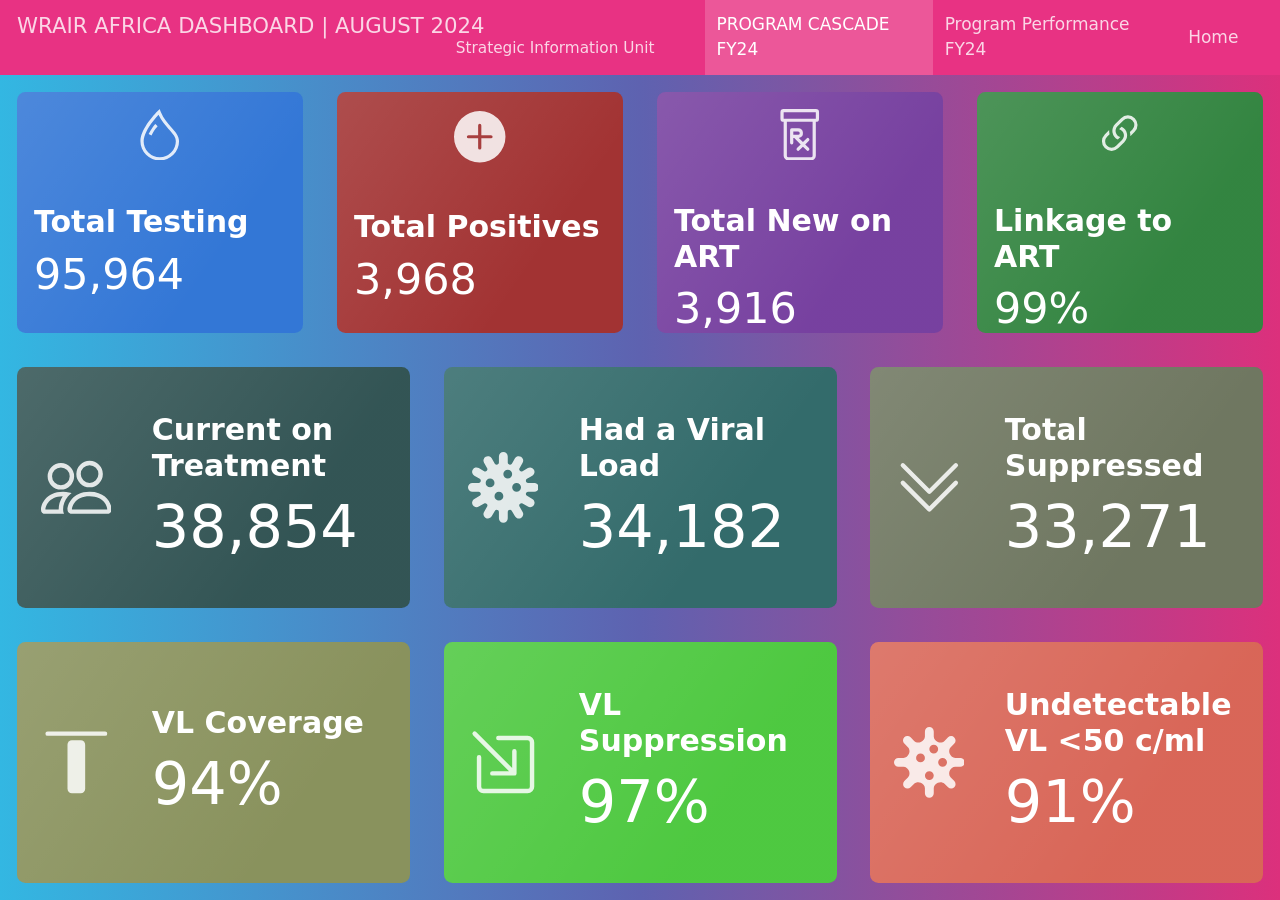
==== commit bdced1e9: "Update" ====
--- a/index.html
+++ b/index.html
@@ -79,41 +79,7 @@
 </header>
 <div class="page-layout-custom quarto-dashboard-content bslib-gap-spacing html-fill-container bslib-page-fill quarto-dashboard-pages">  
 
-<div class="bslib-grid-item html-fill-item tab-content bslib-grid" data-layout="fill" style="display: grid; grid-template-rows: minmax(3em, 1fr) minmax(3em, 1fr); grid-auto-columns: minmax(0, 1fr);">
-<div class="card cell bslib-card html-fill-container" data-bslib-card-init="" data-require-bs-caller="card()" data-full-screen="false">
-<div class="card-body html-fill-item html-fill-container">
-<div class="cell-output cell-output-stdout html-fill-item html-fill-container">
-<pre><code>
-  There is a binary version available but the source version is later:
-        binary source needs_compilation
-writexl  1.5.0  1.5.1              TRUE
-
-  Binaries will be installed
-package 'R.oo' successfully unpacked and MD5 sums checked
-package 'R.methodsS3' successfully unpacked and MD5 sums checked
-package 'R.utils' successfully unpacked and MD5 sums checked
-package 'rio' successfully unpacked and MD5 sums checked
-package 'toastui' successfully unpacked and MD5 sums checked
-package 'writexl' successfully unpacked and MD5 sums checked
-package 'brio' successfully unpacked and MD5 sums checked
-package 'desc' successfully unpacked and MD5 sums checked
-package 'datamods' successfully unpacked and MD5 sums checked
-package 'downlit' successfully unpacked and MD5 sums checked
-package 'phosphoricons' successfully unpacked and MD5 sums checked
-package 'shinybusy' successfully unpacked and MD5 sums checked
-package 'shinyWidgets' successfully unpacked and MD5 sums checked
-package 'esquisse' successfully unpacked and MD5 sums checked
-
-The downloaded binary packages are in
-    C:\Users\iokoye\AppData\Local\Temp\RtmpkVl9CX\downloaded_packages</code></pre>
-</div>
-</div>
-<bslib-tooltip placement="auto" bsoptions="[]" data-require-bs-version="5" data-require-bs-caller="tooltip()">
-    <template>Expand</template>
-    <span class="bslib-full-screen-enter badge rounded-pill">
-        <svg xmlns="http://www.w3.org/2000/svg" viewbox="0 0 24 24" style="height:1em;width:1em;" aria-hidden="true" role="img"><path d="M20 5C20 4.4 19.6 4 19 4H13C12.4 4 12 3.6 12 3C12 2.4 12.4 2 13 2H21C21.6 2 22 2.4 22 3V11C22 11.6 21.6 12 21 12C20.4 12 20 11.6 20 11V5ZM4 19C4 19.6 4.4 20 5 20H11C11.6 20 12 20.4 12 21C12 21.6 11.6 22 11 22H3C2.4 22 2 21.6 2 21V13C2 12.4 2.4 12 3 12C3.6 12 4 12.4 4 13V19Z"></path></svg>
-    </span>
-</bslib-tooltip><script data-bslib-card-init="">bslib.Card.initializeAllCards();</script></div>
+<div class="bslib-grid-item html-fill-item tab-content bslib-grid" data-layout="fill" style="display: grid; grid-template-rows: minmax(3em, 1fr); grid-auto-columns: minmax(0, 1fr);">
 <div id="program-cascade-fy24" class="dashboard-page tab-pane show active html-fill-item html-fill-container" data-orientation="rows" aria-labelledby="tab-program-cascade-fy24">
 <div class="html-fill-item html-fill-container bslib-grid" style="display: grid; grid-template-rows: minmax(3em, 30fr) minmax(3em, 30fr) minmax(3em, 30fr); grid-auto-columns: minmax(0, 1fr);">
 <div class="html-fill-item html-fill-container bslib-grid" style="display: grid; grid-template-columns: minmax(3em, 1fr) minmax(3em, 1fr) minmax(3em, 1fr) minmax(3em, 1fr);
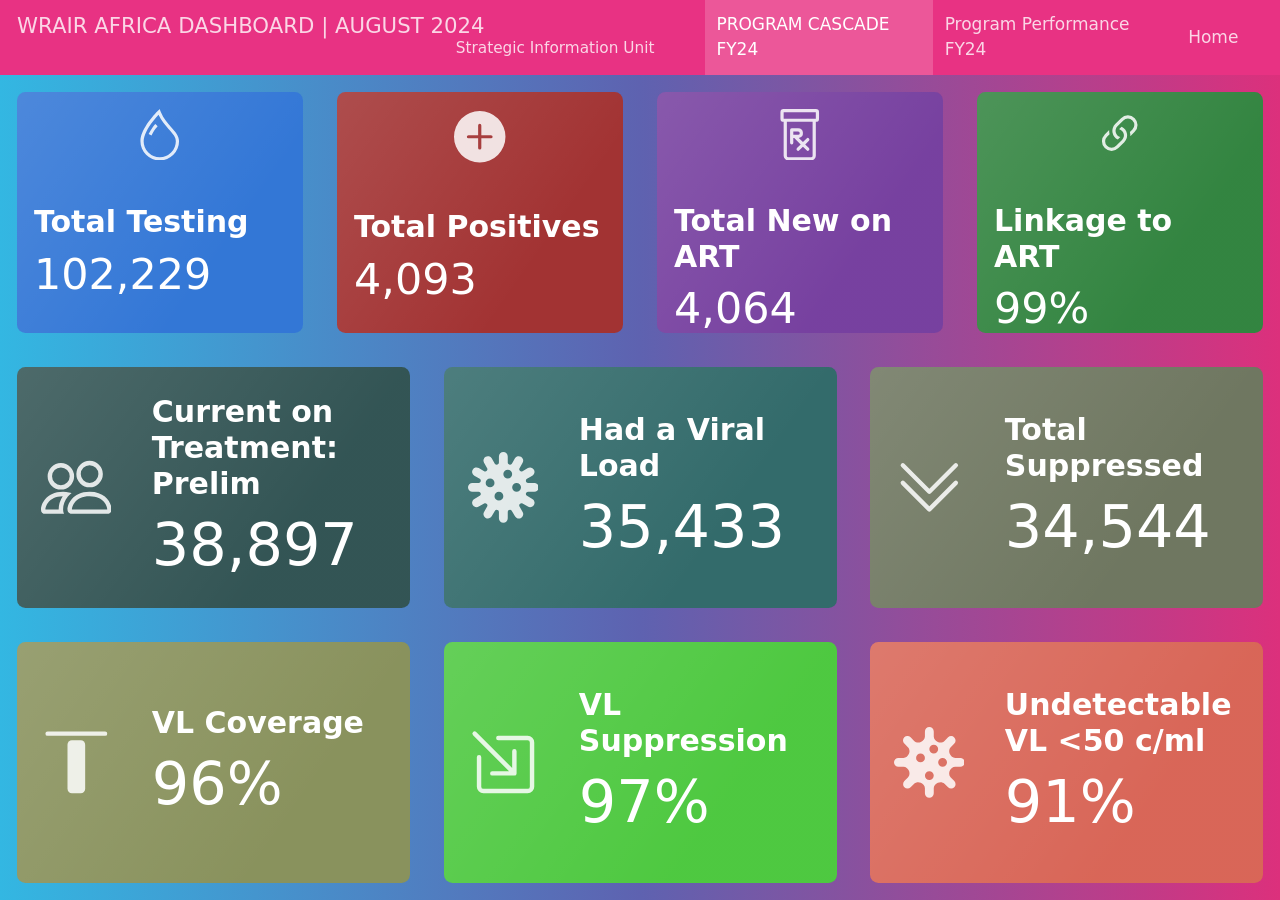
==== commit 34c93924: "Sep Update" ====
--- a/index.html
+++ b/index.html
@@ -93,7 +93,7 @@
 </div>
 <div class="value-box-area html-fill-item html-fill-container">
 <span style="font-size: 30px; color: white; font-weight:bold;" class="value-box-title">Total Testing</span>
-<span style="color: white; " class="value-box-value">95,964</span>
+<span style="color: white; " class="value-box-value">102,229</span>
 </div>
 </div>
 </div>
@@ -109,7 +109,7 @@
 <div class="value-box-showcase html-fill-item html-fill-container"><svg xmlns="http://www.w3.org/2000/svg" viewbox="0 0 16 16" class="bi bi-plus-circle-fill " style="height:1em;width:1em;fill:currentColor;vertical-align:-0.125em;" aria-hidden="true" role="img"><path d="M16 8A8 8 0 1 1 0 8a8 8 0 0 1 16 0zM8.5 4.5a.5.5 0 0 0-1 0v3h-3a.5.5 0 0 0 0 1h3v3a.5.5 0 0 0 1 0v-3h3a.5.5 0 0 0 0-1h-3v-3z"></path></svg></div>
 <div class="value-box-area html-fill-item html-fill-container">
 <span style="font-size: 30px;font-weight:bold;" class="value-box-title">Total Positives</span>
-<p class="value-box-value">3,968</p>
+<p class="value-box-value">4,093</p>
 </div>
 </div>
 </div>
@@ -126,7 +126,7 @@
 <path d="M2 1a1 1 0 0 1 1-1h10a1 1 0 0 1 1 1v2a1 1 0 0 1-1 1v10.5a1.5 1.5 0 0 1-1.5 1.5h-7A1.5 1.5 0 0 1 3 14.5V4a1 1 0 0 1-1-1V1Zm2 3v10.5a.5.5 0 0 0 .5.5h7a.5.5 0 0 0 .5-.5V4H4ZM3 3h10V1H3v2Z"></path></svg></div>
 <div class="value-box-area html-fill-item html-fill-container">
 <span style="font-size: 30px; font-weight:bold;" class="value-box-title">Total New on ART</span>
-<p class="value-box-value">3,916</p>
+<p class="value-box-value">4,064</p>
 </div>
 </div>
 </div>
@@ -162,8 +162,8 @@
 <div class="value-box-grid html-fill-item" style="--bslib-grid-height:auto;--bslib-grid-height-mobile:auto;---bslib-value-box-showcase-w:30%;---bslib-value-box-showcase-w-fs:1fr;---bslib-value-box-showcase-max-h:100px;---bslib-value-box-showcase-max-h-fs:67%;">
 <div class="value-box-showcase html-fill-item html-fill-container"><svg xmlns="http://www.w3.org/2000/svg" viewbox="0 0 16 16" class="bi bi-people " style="height:1em;width:1em;fill:currentColor;vertical-align:-0.125em;" aria-hidden="true" role="img"><path d="M15 14s1 0 1-1-1-4-5-4-5 3-5 4 1 1 1 1h8Zm-7.978-1A.261.261 0 0 1 7 12.996c.001-.264.167-1.03.76-1.72C8.312 10.629 9.282 10 11 10c1.717 0 2.687.63 3.24 1.276.593.69.758 1.457.76 1.72l-.008.002a.274.274 0 0 1-.014.002H7.022ZM11 7a2 2 0 1 0 0-4 2 2 0 0 0 0 4Zm3-2a3 3 0 1 1-6 0 3 3 0 0 1 6 0ZM6.936 9.28a5.88 5.88 0 0 0-1.23-.247A7.35 7.35 0 0 0 5 9c-4 0-5 3-5 4 0 .667.333 1 1 1h4.216A2.238 2.238 0 0 1 5 13c0-1.01.377-2.042 1.09-2.904.243-.294.526-.569.846-.816ZM4.92 10A5.493 5.493 0 0 0 4 13H1c0-.26.164-1.03.76-1.724.545-.636 1.492-1.256 3.16-1.275ZM1.5 5.5a3 3 0 1 1 6 0 3 3 0 0 1-6 0Zm3-2a2 2 0 1 0 0 4 2 2 0 0 0 0-4Z"></path></svg></div>
 <div class="value-box-area html-fill-item html-fill-container">
-<span style="font-size: 30px;font-weight:bold;" class="value-box-title">Current on Treatment</span>
-<p class="value-box-value">38,854</p>
+<span style="font-size: 30px;font-weight:bold;" class="value-box-title">Current on Treatment: Prelim</span>
+<p class="value-box-value">38,897</p>
 </div>
 </div>
 </div>
@@ -179,7 +179,7 @@
 <div class="value-box-showcase html-fill-item html-fill-container"><svg xmlns="http://www.w3.org/2000/svg" viewbox="0 0 16 16" class="bi bi-virus " style="height:1em;width:1em;fill:currentColor;vertical-align:-0.125em;" aria-hidden="true" role="img"><path d="M8 0a1 1 0 0 1 1 1v1.402c0 .511.677.693.933.25l.7-1.214a1 1 0 0 1 1.733 1l-.701 1.214c-.256.443.24.939.683.683l1.214-.701a1 1 0 0 1 1 1.732l-1.214.701c-.443.256-.262.933.25.933H15a1 1 0 1 1 0 2h-1.402c-.512 0-.693.677-.25.933l1.214.701a1 1 0 1 1-1 1.732l-1.214-.7c-.443-.257-.939.24-.683.682l.701 1.214a1 1 0 1 1-1.732 1l-.701-1.214c-.256-.443-.933-.262-.933.25V15a1 1 0 1 1-2 0v-1.402c0-.512-.677-.693-.933-.25l-.701 1.214a1 1 0 0 1-1.732-1l.7-1.214c.257-.443-.24-.939-.682-.683l-1.214.701a1 1 0 1 1-1-1.732l1.214-.701c.443-.256.261-.933-.25-.933H1a1 1 0 1 1 0-2h1.402c.511 0 .693-.677.25-.933l-1.214-.701a1 1 0 1 1 1-1.732l1.214.701c.443.256.939-.24.683-.683l-.701-1.214a1 1 0 0 1 1.732-1l.701 1.214c.256.443.933.261.933-.25V1a1 1 0 0 1 1-1Zm2 5a1 1 0 1 0-2 0 1 1 0 0 0 2 0ZM6 7a1 1 0 1 0-2 0 1 1 0 0 0 2 0Zm1 4a1 1 0 1 0 0-2 1 1 0 0 0 0 2Zm5-3a1 1 0 1 0-2 0 1 1 0 0 0 2 0Z"></path></svg></div>
 <div class="value-box-area html-fill-item html-fill-container">
 <span style="font-size: 30px;font-weight:bold;" class="value-box-title">Had a Viral Load</span>
-<p class="value-box-value">34,182</p>
+<p class="value-box-value">35,433</p>
 </div>
 </div>
 </div>
@@ -196,7 +196,7 @@
 <path fill-rule="evenodd" d="M1.646 2.646a.5.5 0 0 1 .708 0L8 8.293l5.646-5.647a.5.5 0 0 1 .708.708l-6 6a.5.5 0 0 1-.708 0l-6-6a.5.5 0 0 1 0-.708z"></path></svg></div>
 <div class="value-box-area html-fill-item html-fill-container">
 <span style="font-size: 30px;font-weight:bold;" class="value-box-title">Total Suppressed</span>
-<p class="value-box-value">33,271</p>
+<p class="value-box-value">34,544</p>
 </div>
 </div>
 </div>
@@ -217,7 +217,7 @@
 <path d="M1.5 2a.5.5 0 0 1 0-1v1zm13-1a.5.5 0 0 1 0 1V1zm-13 0h13v1h-13V1z"></path></svg></div>
 <div class="value-box-area html-fill-item html-fill-container">
 <span style="font-size: 30px;font-weight:bold;" class="value-box-title">VL Coverage</span>
-<p class="value-box-value">94%</p>
+<p class="value-box-value">96%</p>
 </div>
 </div>
 </div>
@@ -269,8 +269,8 @@
 <div class="html-fill-item html-fill-container bslib-grid" style="display: grid; grid-template-columns: minmax(3em, 50fr) minmax(3em, 50fr);
 grid-auto-rows: minmax(0, 1fr);">
 <div class="html-fill-item html-fill-container bslib-grid" style="display: grid; grid-template-rows: 550px; grid-auto-columns: minmax(0, 1fr);">
-<div class="card cell html-fill-item html-fill-container bslib-card" data-width="800" data-title="PROGRAM AREA PERFORMANCE AGAINST TARGETS | OCTOBER 2023 - AUGUST 2024" data-bslib-card-init="" data-require-bs-caller="card()" data-full-screen="false">
-<div class="card-header"><div class="card-title">PROGRAM AREA PERFORMANCE AGAINST TARGETS | OCTOBER 2023 - AUGUST 2024</div></div>
+<div class="card cell html-fill-item html-fill-container bslib-card" data-width="800" data-title="PROGRAM AREA PERFORMANCE AGAINST TARGETS | OCTOBER 2023 - SEPTEMBER 2024" data-bslib-card-init="" data-require-bs-caller="card()" data-full-screen="false">
+<div class="card-header"><div class="card-title">PROGRAM AREA PERFORMANCE AGAINST TARGETS | OCTOBER 2023 - SEPTEMBER 2024</div></div>
 <div class="card-body html-fill-item html-fill-container">
 <img src="index_files/figure-html/unnamed-chunk-25-1.png" class="img-fluid" width="768">
 </div>
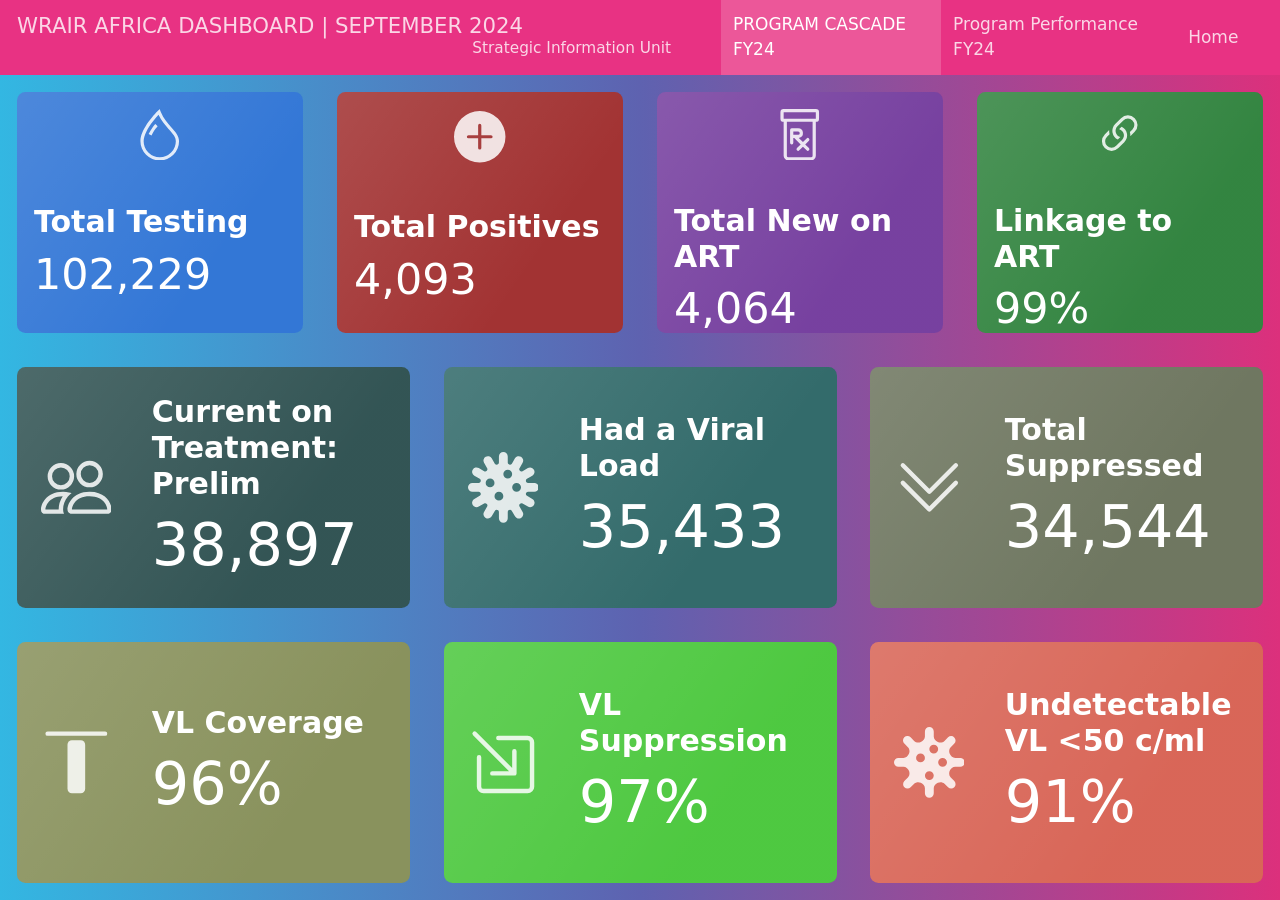
==== commit b12ba57a: "Month update" ====
--- a/index.html
+++ b/index.html
@@ -8,7 +8,7 @@
 
 <meta name="author" content="Strategic Information Unit">
 
-<title>WRAIR AFRICA DASHBOARD | AUGUST 2024</title>
+<title>WRAIR AFRICA DASHBOARD | SEPTEMBER 2024</title>
 <style>
 code{white-space: pre-wrap;}
 span.smallcaps{font-variant: small-caps;}
@@ -69,7 +69,7 @@
     <div class="navbar-brand-container">       
 
       <div class="navbar-title">
-        <div class="navbar-title-text"><a href="#">WRAIR AFRICA DASHBOARD | AUGUST 2024</a></div>
+        <div class="navbar-title-text"><a href="#">WRAIR AFRICA DASHBOARD | SEPTEMBER 2024</a></div>
         
         <div class="navbar-author">Strategic Information Unit</div>
       </div>
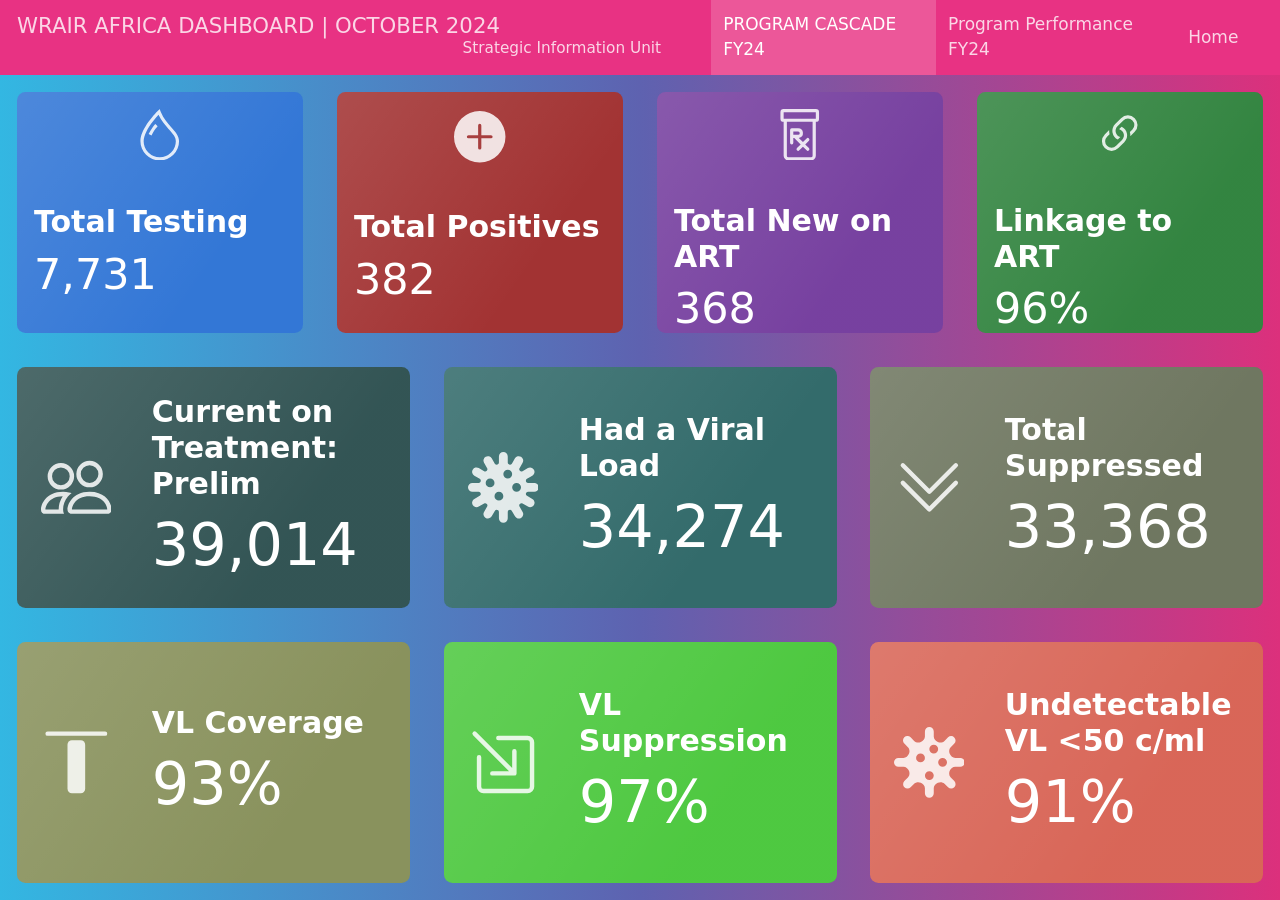
==== commit 5d753013: "October Update" ====
--- a/index.html
+++ b/index.html
@@ -8,7 +8,7 @@
 
 <meta name="author" content="Strategic Information Unit">
 
-<title>WRAIR AFRICA DASHBOARD | SEPTEMBER 2024</title>
+<title>WRAIR AFRICA DASHBOARD | OCTOBER 2024</title>
 <style>
 code{white-space: pre-wrap;}
 span.smallcaps{font-variant: small-caps;}
@@ -69,7 +69,7 @@
     <div class="navbar-brand-container">       
 
       <div class="navbar-title">
-        <div class="navbar-title-text"><a href="#">WRAIR AFRICA DASHBOARD | SEPTEMBER 2024</a></div>
+        <div class="navbar-title-text"><a href="#">WRAIR AFRICA DASHBOARD | OCTOBER 2024</a></div>
         
         <div class="navbar-author">Strategic Information Unit</div>
       </div>
@@ -93,7 +93,7 @@
 </div>
 <div class="value-box-area html-fill-item html-fill-container">
 <span style="font-size: 30px; color: white; font-weight:bold;" class="value-box-title">Total Testing</span>
-<span style="color: white; " class="value-box-value">102,229</span>
+<span style="color: white; " class="value-box-value">7,731</span>
 </div>
 </div>
 </div>
@@ -109,7 +109,7 @@
 <div class="value-box-showcase html-fill-item html-fill-container"><svg xmlns="http://www.w3.org/2000/svg" viewbox="0 0 16 16" class="bi bi-plus-circle-fill " style="height:1em;width:1em;fill:currentColor;vertical-align:-0.125em;" aria-hidden="true" role="img"><path d="M16 8A8 8 0 1 1 0 8a8 8 0 0 1 16 0zM8.5 4.5a.5.5 0 0 0-1 0v3h-3a.5.5 0 0 0 0 1h3v3a.5.5 0 0 0 1 0v-3h3a.5.5 0 0 0 0-1h-3v-3z"></path></svg></div>
 <div class="value-box-area html-fill-item html-fill-container">
 <span style="font-size: 30px;font-weight:bold;" class="value-box-title">Total Positives</span>
-<p class="value-box-value">4,093</p>
+<p class="value-box-value">382</p>
 </div>
 </div>
 </div>
@@ -126,7 +126,7 @@
 <path d="M2 1a1 1 0 0 1 1-1h10a1 1 0 0 1 1 1v2a1 1 0 0 1-1 1v10.5a1.5 1.5 0 0 1-1.5 1.5h-7A1.5 1.5 0 0 1 3 14.5V4a1 1 0 0 1-1-1V1Zm2 3v10.5a.5.5 0 0 0 .5.5h7a.5.5 0 0 0 .5-.5V4H4ZM3 3h10V1H3v2Z"></path></svg></div>
 <div class="value-box-area html-fill-item html-fill-container">
 <span style="font-size: 30px; font-weight:bold;" class="value-box-title">Total New on ART</span>
-<p class="value-box-value">4,064</p>
+<p class="value-box-value">368</p>
 </div>
 </div>
 </div>
@@ -143,7 +143,7 @@
 <path d="M6.586 4.672A3 3 0 0 0 7.414 9.5l.775-.776a2 2 0 0 1-.896-3.346L9.12 3.55a2 2 0 1 1 2.83 2.83l-.793.792c.112.42.155.855.128 1.287l1.372-1.372a3 3 0 1 0-4.243-4.243L6.586 4.672z"></path></svg></div>
 <div class="value-box-area html-fill-item html-fill-container">
 <span style="font-size: 30px;font-weight:bold;" class="value-box-title">Linkage to ART</span>
-<p class="value-box-value">99%</p>
+<p class="value-box-value">96%</p>
 </div>
 </div>
 </div>
@@ -163,7 +163,7 @@
 <div class="value-box-showcase html-fill-item html-fill-container"><svg xmlns="http://www.w3.org/2000/svg" viewbox="0 0 16 16" class="bi bi-people " style="height:1em;width:1em;fill:currentColor;vertical-align:-0.125em;" aria-hidden="true" role="img"><path d="M15 14s1 0 1-1-1-4-5-4-5 3-5 4 1 1 1 1h8Zm-7.978-1A.261.261 0 0 1 7 12.996c.001-.264.167-1.03.76-1.72C8.312 10.629 9.282 10 11 10c1.717 0 2.687.63 3.24 1.276.593.69.758 1.457.76 1.72l-.008.002a.274.274 0 0 1-.014.002H7.022ZM11 7a2 2 0 1 0 0-4 2 2 0 0 0 0 4Zm3-2a3 3 0 1 1-6 0 3 3 0 0 1 6 0ZM6.936 9.28a5.88 5.88 0 0 0-1.23-.247A7.35 7.35 0 0 0 5 9c-4 0-5 3-5 4 0 .667.333 1 1 1h4.216A2.238 2.238 0 0 1 5 13c0-1.01.377-2.042 1.09-2.904.243-.294.526-.569.846-.816ZM4.92 10A5.493 5.493 0 0 0 4 13H1c0-.26.164-1.03.76-1.724.545-.636 1.492-1.256 3.16-1.275ZM1.5 5.5a3 3 0 1 1 6 0 3 3 0 0 1-6 0Zm3-2a2 2 0 1 0 0 4 2 2 0 0 0 0-4Z"></path></svg></div>
 <div class="value-box-area html-fill-item html-fill-container">
 <span style="font-size: 30px;font-weight:bold;" class="value-box-title">Current on Treatment: Prelim</span>
-<p class="value-box-value">38,897</p>
+<p class="value-box-value">39,014</p>
 </div>
 </div>
 </div>
@@ -179,7 +179,7 @@
 <div class="value-box-showcase html-fill-item html-fill-container"><svg xmlns="http://www.w3.org/2000/svg" viewbox="0 0 16 16" class="bi bi-virus " style="height:1em;width:1em;fill:currentColor;vertical-align:-0.125em;" aria-hidden="true" role="img"><path d="M8 0a1 1 0 0 1 1 1v1.402c0 .511.677.693.933.25l.7-1.214a1 1 0 0 1 1.733 1l-.701 1.214c-.256.443.24.939.683.683l1.214-.701a1 1 0 0 1 1 1.732l-1.214.701c-.443.256-.262.933.25.933H15a1 1 0 1 1 0 2h-1.402c-.512 0-.693.677-.25.933l1.214.701a1 1 0 1 1-1 1.732l-1.214-.7c-.443-.257-.939.24-.683.682l.701 1.214a1 1 0 1 1-1.732 1l-.701-1.214c-.256-.443-.933-.262-.933.25V15a1 1 0 1 1-2 0v-1.402c0-.512-.677-.693-.933-.25l-.701 1.214a1 1 0 0 1-1.732-1l.7-1.214c.257-.443-.24-.939-.682-.683l-1.214.701a1 1 0 1 1-1-1.732l1.214-.701c.443-.256.261-.933-.25-.933H1a1 1 0 1 1 0-2h1.402c.511 0 .693-.677.25-.933l-1.214-.701a1 1 0 1 1 1-1.732l1.214.701c.443.256.939-.24.683-.683l-.701-1.214a1 1 0 0 1 1.732-1l.701 1.214c.256.443.933.261.933-.25V1a1 1 0 0 1 1-1Zm2 5a1 1 0 1 0-2 0 1 1 0 0 0 2 0ZM6 7a1 1 0 1 0-2 0 1 1 0 0 0 2 0Zm1 4a1 1 0 1 0 0-2 1 1 0 0 0 0 2Zm5-3a1 1 0 1 0-2 0 1 1 0 0 0 2 0Z"></path></svg></div>
 <div class="value-box-area html-fill-item html-fill-container">
 <span style="font-size: 30px;font-weight:bold;" class="value-box-title">Had a Viral Load</span>
-<p class="value-box-value">35,433</p>
+<p class="value-box-value">34,274</p>
 </div>
 </div>
 </div>
@@ -196,7 +196,7 @@
 <path fill-rule="evenodd" d="M1.646 2.646a.5.5 0 0 1 .708 0L8 8.293l5.646-5.647a.5.5 0 0 1 .708.708l-6 6a.5.5 0 0 1-.708 0l-6-6a.5.5 0 0 1 0-.708z"></path></svg></div>
 <div class="value-box-area html-fill-item html-fill-container">
 <span style="font-size: 30px;font-weight:bold;" class="value-box-title">Total Suppressed</span>
-<p class="value-box-value">34,544</p>
+<p class="value-box-value">33,368</p>
 </div>
 </div>
 </div>
@@ -217,7 +217,7 @@
 <path d="M1.5 2a.5.5 0 0 1 0-1v1zm13-1a.5.5 0 0 1 0 1V1zm-13 0h13v1h-13V1z"></path></svg></div>
 <div class="value-box-area html-fill-item html-fill-container">
 <span style="font-size: 30px;font-weight:bold;" class="value-box-title">VL Coverage</span>
-<p class="value-box-value">96%</p>
+<p class="value-box-value">93%</p>
 </div>
 </div>
 </div>
@@ -272,7 +272,7 @@
 <div class="card cell html-fill-item html-fill-container bslib-card" data-width="800" data-title="PROGRAM AREA PERFORMANCE AGAINST TARGETS | OCTOBER 2023 - SEPTEMBER 2024" data-bslib-card-init="" data-require-bs-caller="card()" data-full-screen="false">
 <div class="card-header"><div class="card-title">PROGRAM AREA PERFORMANCE AGAINST TARGETS | OCTOBER 2023 - SEPTEMBER 2024</div></div>
 <div class="card-body html-fill-item html-fill-container">
-<img src="index_files/figure-html/unnamed-chunk-25-1.png" class="img-fluid" width="768">
+<img src="index_files/figure-html/unnamed-chunk-32-1.png" class="img-fluid" width="768">
 </div>
 <bslib-tooltip placement="auto" bsoptions="[]" data-require-bs-version="5" data-require-bs-caller="tooltip()">
     <template>Expand</template>
@@ -285,7 +285,7 @@
 <div class="card-header"><div class="card-title">VIRAL LOAD COVERAGE AMONG MALES</div></div>
 <div class="card-body html-fill-item html-fill-container">
 <div class="cell-output-display html-fill-item html-fill-container">
-<img src="index_files/figure-html/unnamed-chunk-26-1.png" class="img-fluid quarto-dashboard-img-contain">
+<img src="index_files/figure-html/unnamed-chunk-33-1.png" class="img-fluid quarto-dashboard-img-contain">
 </div>
 </div>
 <bslib-tooltip placement="auto" bsoptions="[]" data-require-bs-version="5" data-require-bs-caller="tooltip()">
@@ -298,7 +298,7 @@
 <div class="card-header"><div class="card-title">VIRAL LOAD COVERAGE AMONG FEMALES</div></div>
 <div class="card-body html-fill-item html-fill-container">
 <div class="cell-output-display html-fill-item html-fill-container">
-<img src="index_files/figure-html/unnamed-chunk-27-1.png" class="img-fluid quarto-dashboard-img-contain">
+<img src="index_files/figure-html/unnamed-chunk-34-1.png" class="img-fluid quarto-dashboard-img-contain">
 </div>
 </div>
 <bslib-tooltip placement="auto" bsoptions="[]" data-require-bs-version="5" data-require-bs-caller="tooltip()">
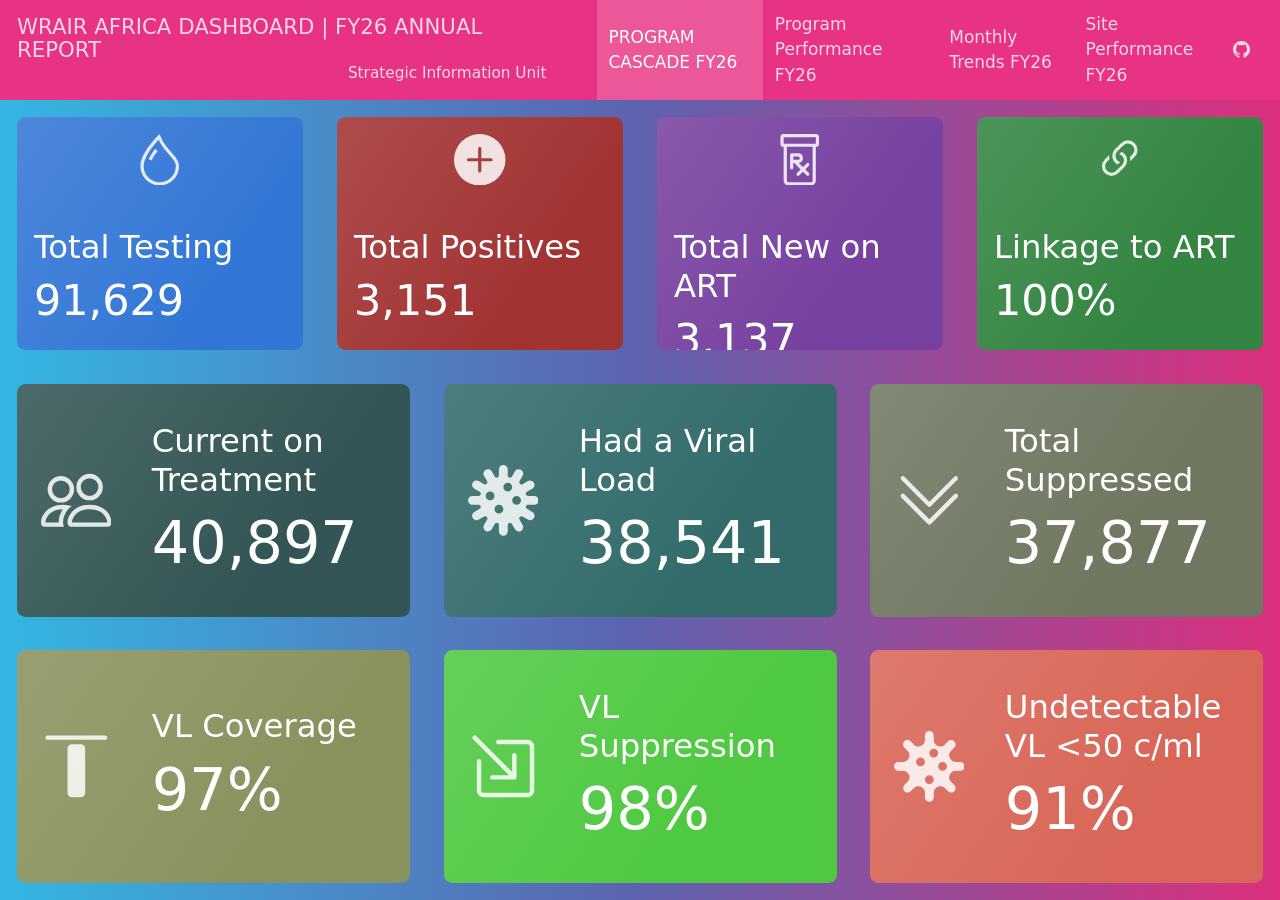
==== commit 9e1c68bd: "New commit" ====
--- a/index.html
+++ b/index.html
@@ -2,18 +2,24 @@
 <html xmlns="http://www.w3.org/1999/xhtml" lang="en" xml:lang="en"><head>
 
 <meta charset="utf-8">
-<meta name="generator" content="quarto-1.4.555">
+<meta name="generator" content="quarto-1.10.19">
 
 <meta name="viewport" content="width=device-width, initial-scale=1.0, user-scalable=yes">
 
 <meta name="author" content="Strategic Information Unit">
 
-<title>WRAIR AFRICA DASHBOARD | OCTOBER 2024</title>
+<title>WRAIR AFRICA DASHBOARD | FY26 ANNUAL REPORT</title>
 <style>
-code{white-space: pre-wrap;}
+/* Default styles provided by pandoc.
+** See https://pandoc.org/MANUAL.html#variables-for-html for config info.
+*/
 span.smallcaps{font-variant: small-caps;}
-div.columns{display: flex; gap: min(4vw, 1.5em);}
-div.column{flex: auto; overflow-x: auto;}
+div.columns{display: flex; gap: 1.5em;}
+div.column{flex: auto;}
+@media screen {
+div.columns{gap: min(4vw, 1.5em);}
+div.column{overflow-x: auto;}
+}
 div.hanging-indent{margin-left: 1.5em; text-indent: -1.5em;}
 ul.task-list{list-style: none;}
 ul.task-list li input[type="checkbox"] {
@@ -25,38 +31,59 @@
 
 
 <script src="index_files/libs/clipboard/clipboard.min.js"></script>
-<script src="index_files/libs/quarto-html/quarto.js"></script>
+<script src="index_files/libs/quarto-html/quarto.js" type="module"></script>
+<script src="index_files/libs/quarto-html/tabsets/tabsets.js" type="module"></script>
 <script src="index_files/libs/quarto-html/popper.min.js"></script>
 <script src="index_files/libs/quarto-html/tippy.umd.min.js"></script>
 <script src="index_files/libs/quarto-html/anchor.min.js"></script>
 <link href="index_files/libs/quarto-html/tippy.css" rel="stylesheet">
-<link href="index_files/libs/quarto-html/quarto-syntax-highlighting.css" rel="stylesheet" id="quarto-text-highlighting-styles">
+<link href="index_files/libs/quarto-html/quarto-syntax-highlighting-bf27225e3a48a9273f3daa8f8e829971.css" rel="stylesheet" class="quarto-color-scheme" id="quarto-text-highlighting-styles">
+<link href="index_files/libs/quarto-html/quarto-syntax-highlighting-dark-b626d73c4c936ccc3cb08be7d45d1df6.css" rel="stylesheet" class="quarto-color-scheme quarto-color-alternate" id="quarto-text-highlighting-styles">
+<link href="index_files/libs/quarto-html/quarto-syntax-highlighting-bf27225e3a48a9273f3daa8f8e829971.css" rel="stylesheet" class="quarto-color-scheme-extra" id="quarto-text-highlighting-styles">
 <script src="index_files/libs/bootstrap/bootstrap.min.js"></script>
 <link href="index_files/libs/bootstrap/bootstrap-icons.css" rel="stylesheet">
-<link href="index_files/libs/bootstrap/bootstrap.min.css" rel="stylesheet" id="quarto-bootstrap" data-mode="light">
+<link href="index_files/libs/bootstrap/bootstrap-7facf11f63d7d0d89c7c635fd84611d6.min.css" rel="stylesheet" append-hash="true" class="quarto-color-scheme" id="quarto-bootstrap" data-mode="light">
+<link href="index_files/libs/bootstrap/bootstrap-dark-7facf11f63d7d0d89c7c635fd84611d6.min.css" rel="stylesheet" append-hash="true" class="quarto-color-scheme quarto-color-alternate" id="quarto-bootstrap" data-mode="light">
+<link href="index_files/libs/bootstrap/bootstrap-7facf11f63d7d0d89c7c635fd84611d6.min.css" rel="stylesheet" append-hash="true" class="quarto-color-scheme-extra" id="quarto-bootstrap" data-mode="light">
 <script src="index_files/libs/quarto-dashboard/quarto-dashboard.js"></script>
 <script src="index_files/libs/quarto-dashboard/stickythead.js"></script>
-<script src="index_files/libs/quarto-dashboard/datatables.min.js" kdttablesentinel="true"></script>
-<script src="index_files/libs/quarto-dashboard/pdfmake.min.js" kdttablesentinel="true"></script>
-<script src="index_files/libs/quarto-dashboard/vfs_fonts.js" kdttablesentinel="true"></script>
+
+
+
 <script src="index_files/libs/quarto-dashboard/web-components.js" type="module"></script>
 <script src="index_files/libs/quarto-dashboard/components.js"></script>
-<link href="index_files/libs/quarto-dashboard/datatables.min.css" rel="stylesheet" kdttablesentinel="true">
-<link href="index_files/libs/htmltools-fill-0.5.8.1/fill.css" rel="stylesheet">
-
-<script src="index_files/libs/bslib-component-js-0.8.0/components.min.js"></script>
-
-<script src="index_files/libs/bslib-component-js-0.8.0/web-components.min.js" type="module"></script>
-
-<link href="index_files/libs/bslib-component-css-0.8.0/components.css" rel="stylesheet">
-
-<script src="index_files/libs/bslib-tag-require-0.8.0/tag-require.js"></script>
+
+<link href="index_files/libs/htmltools-fill-0.5.9/fill.css" rel="stylesheet">
+
+<script src="index_files/libs/bslib-component-js-0.12.0/components.min.js"></script>
+
+<script src="index_files/libs/bslib-component-js-0.12.0/web-components.min.js" type="module"></script>
+
+<link href="index_files/libs/bslib-component-css-0.12.0/components.css" rel="stylesheet">
+
+<script src="index_files/libs/bslib-tag-require-0.12.0/tag-require.js"></script>
+
+<script src="index_files/libs/htmlwidgets-1.6.4/htmlwidgets.js"></script>
+
+<script src="index_files/libs/plotly-binding-4.12.1/plotly.js"></script>
+
+<script src="index_files/libs/typedarray-0.1/typedarray.min.js"></script>
+
+<script src="index_files/libs/jquery-3.5.1/jquery.min.js"></script>
+
+<link href="index_files/libs/crosstalk-1.2.2/css/crosstalk.min.css" rel="stylesheet">
+
+<script src="index_files/libs/crosstalk-1.2.2/js/crosstalk.min.js"></script>
+
+<link href="index_files/libs/plotly-htmlwidgets-css-2.25.2/plotly-htmlwidgets.css" rel="stylesheet">
+
+<script src="index_files/libs/plotly-main-2.25.2/plotly-latest.min.js"></script>
 
 
 
 </head>
 
-<body class="quarto-dashboard dashboard-fill fullcontent">
+<body class="quarto-dashboard dashboard-fill fullcontent quarto-light">
 
 <header id="quarto-dashboard-header">
 <nav class="navbar navbar-expand-md slim" data-bs-theme="dark">
@@ -66,84 +93,83 @@
     </button>    
 
 
-    <div class="navbar-brand-container">       
+    <div class="navbar-brand-container">
+
 
       <div class="navbar-title">
-        <div class="navbar-title-text"><a href="#">WRAIR AFRICA DASHBOARD | OCTOBER 2024</a></div>
+        <div class="navbar-title-text"><a href="#">WRAIR AFRICA DASHBOARD | FY26 ANNUAL REPORT</a></div>
         
         <div class="navbar-author">Strategic Information Unit</div>
       </div>
     </div>
-<div id="dashboard-collapse" class="navbar-collapse collapse"><ul class="navbar-nav navbar-nav-scroll me-auto" role="tablist"><li class="nav-item" role="presentation"><a id="tab-program-cascade-fy24" class="nav-link active" data-bs-toggle="tab" role="tab" data-bs-target="#program-cascade-fy24" data-scrolling="false" href="#program-cascade-fy24" aria-controls="program-cascade-fy24" aria-selected="true"><span class="nav-link-text">PROGRAM CASCADE FY24</span></a></li><li class="nav-item" role="presentation"><a id="tab-program-performance-fy24" class="nav-link" data-bs-toggle="tab" role="tab" data-bs-target="#program-performance-fy24" data-scrolling="false" href="#program-performance-fy24" aria-controls="program-performance-fy24" aria-selected="false"><span class="nav-link-text">Program Performance FY24</span></a></li></ul><div class="quarto-dashboard-links"><a class="quarto-dashboard-link" href="undefined"><span class="quarto-dashboard-link-text">Home</span></a><a class="quarto-dashboard-link" href="undefined"><i class="bi bi-gitlab"></i></a></div></div></div>
+<div id="dashboard-collapse" class="navbar-collapse collapse"><ul class="navbar-nav navbar-nav-scroll me-auto" role="tablist"><li class="nav-item" role="presentation"><a id="tab-program-cascade-fy26" class="nav-link active" data-bs-toggle="tab" role="tab" data-bs-target="#program-cascade-fy26" data-scrolling="false" href="#program-cascade-fy26" aria-controls="program-cascade-fy26" aria-selected="true"><span class="nav-link-text">PROGRAM CASCADE FY26</span></a></li><li class="nav-item" role="presentation"><a id="tab-program-performance-fy26" class="nav-link" data-bs-toggle="tab" role="tab" data-bs-target="#program-performance-fy26" data-scrolling="false" href="#program-performance-fy26" aria-controls="program-performance-fy26" aria-selected="false"><span class="nav-link-text">Program Performance FY26</span></a></li><li class="nav-item" role="presentation"><a id="tab-monthly-trends-fy26" class="nav-link" data-bs-toggle="tab" role="tab" data-bs-target="#monthly-trends-fy26" data-scrolling="false" href="#monthly-trends-fy26" aria-controls="monthly-trends-fy26" aria-selected="false"><span class="nav-link-text">Monthly Trends FY26</span></a></li><li class="nav-item" role="presentation"><a id="tab-site-performance-fy26" class="nav-link" data-bs-toggle="tab" role="tab" data-bs-target="#site-performance-fy26" data-scrolling="false" href="#site-performance-fy26" aria-controls="site-performance-fy26" aria-selected="false"><span class="nav-link-text">Site Performance FY26</span></a></li></ul><div class="quarto-dashboard-links"><a class="quarto-dashboard-link" href="https://github.com/wrairafricang-si/program_mr1"><i class="bi bi-github"></i></a></div></div></div>
 </nav>
 </header>
 <div class="page-layout-custom quarto-dashboard-content bslib-gap-spacing html-fill-container bslib-page-fill quarto-dashboard-pages">  
 
 <div class="bslib-grid-item html-fill-item tab-content bslib-grid" data-layout="fill" style="display: grid; grid-template-rows: minmax(3em, 1fr); grid-auto-columns: minmax(0, 1fr);">
-<div id="program-cascade-fy24" class="dashboard-page tab-pane show active html-fill-item html-fill-container" data-orientation="rows" aria-labelledby="tab-program-cascade-fy24">
-<div class="html-fill-item html-fill-container bslib-grid" style="display: grid; grid-template-rows: minmax(3em, 30fr) minmax(3em, 30fr) minmax(3em, 30fr); grid-auto-columns: minmax(0, 1fr);">
+<div id="program-cascade-fy26" class="dashboard-page tab-pane show active html-fill-item html-fill-container" data-orientation="rows" aria-labelledby="tab-program-cascade-fy26">
+<div class="html-fill-item html-fill-container bslib-grid" style="display: grid; grid-template-rows: minmax(3em, 33fr) minmax(3em, 33fr) minmax(3em, 33fr); grid-auto-columns: minmax(0, 1fr);">
 <div class="html-fill-item html-fill-container bslib-grid" style="display: grid; grid-template-columns: minmax(3em, 1fr) minmax(3em, 1fr) minmax(3em, 1fr) minmax(3em, 1fr);
 grid-auto-rows: minmax(0, 1fr);">
-<div class="card bslib-card bslib-mb-spacing html-fill-item html-fill-container bslib-value-box showcase-left-center" data-bslib-card-init="" data-require-bs-caller="card()" data-require-bs-version="5 5" style="color:#FFFFFF;background-color:#0055cc;--bslib-color-fg:#FFFFFF;--bslib-color-bg:#0055cc;" data-full-screen="false">
-<div class="card-body bslib-gap-spacing html-fill-item html-fill-container" style="margin-top:auto;margin-bottom:auto;flex:1 1 auto; padding:0;">
-<div class="value-box-grid html-fill-item" style="--bslib-grid-height:auto;--bslib-grid-height-mobile:auto;---bslib-value-box-showcase-w:30%;---bslib-value-box-showcase-w-fs:1fr;---bslib-value-box-showcase-max-h:100px;---bslib-value-box-showcase-max-h-fs:67%;">
-<div class="value-box-showcase html-fill-item html-fill-container">
-<span style="color: white;"><svg xmlns="http://www.w3.org/2000/svg" viewbox="0 0 16 16" class="bi bi-droplet " style="height:1em;width:1em;fill:currentColor;vertical-align:-0.125em;" aria-hidden="true" role="img"><path fill-rule="evenodd" d="M7.21.8C7.69.295 8 0 8 0c.109.363.234.708.371 1.038.812 1.946 2.073 3.35 3.197 4.6C12.878 7.096 14 8.345 14 10a6 6 0 0 1-12 0C2 6.668 5.58 2.517 7.21.8zm.413 1.021A31.25 31.25 0 0 0 5.794 3.99c-.726.95-1.436 2.008-1.96 3.07C3.304 8.133 3 9.138 3 10a5 5 0 0 0 10 0c0-1.201-.796-2.157-2.181-3.7l-.03-.032C9.75 5.11 8.5 3.72 7.623 1.82z"></path>
-<path fill-rule="evenodd" d="M4.553 7.776c.82-1.641 1.717-2.753 2.093-3.13l.708.708c-.29.29-1.128 1.311-1.907 2.87l-.894-.448z"></path></svg></span>
-</div>
-<div class="value-box-area html-fill-item html-fill-container">
-<span style="font-size: 30px; color: white; font-weight:bold;" class="value-box-title">Total Testing</span>
-<span style="color: white; " class="value-box-value">7,731</span>
-</div>
-</div>
-</div>
-<script data-bslib-card-init="">bslib.Card.initializeAllCards();</script>
-<bslib-tooltip placement="auto" bsoptions="[]" data-require-bs-version="5" data-require-bs-caller="tooltip()">
-    <template>Expand</template>
-    <span class="bslib-full-screen-enter badge rounded-pill">
-        <svg xmlns="http://www.w3.org/2000/svg" viewbox="0 0 24 24" style="height:1em;width:1em;" aria-hidden="true" role="img"><path d="M20 5C20 4.4 19.6 4 19 4H13C12.4 4 12 3.6 12 3C12 2.4 12.4 2 13 2H21C21.6 2 22 2.4 22 3V11C22 11.6 21.6 12 21 12C20.4 12 20 11.6 20 11V5ZM4 19C4 19.6 4.4 20 5 20H11C11.6 20 12 20.4 12 21C12 21.6 11.6 22 11 22H3C2.4 22 2 21.6 2 21V13C2 12.4 2.4 12 3 12C3.6 12 4 12.4 4 13V19Z"></path></svg>
-    </span>
-</bslib-tooltip><script data-bslib-card-init="">bslib.Card.initializeAllCards();</script></div><div class="card bslib-card bslib-mb-spacing html-fill-item html-fill-container bslib-value-box showcase-left-center" data-bslib-card-init="" data-require-bs-caller="card()" data-require-bs-version="5 5" style="color:#FFFFFF;background-color:#8B0000;--bslib-color-fg:#FFFFFF;--bslib-color-bg:#8B0000;" data-full-screen="false">
+<div class="card bslib-card bslib-mb-spacing html-fill-item html-fill-container bslib-value-box showcase-left-center" data-bslib-card-init="" data-require-bs-caller="card()" data-require-bs-version="5 5" style="color:white;background-color:#0055cc;--bslib-color-fg:white;--bslib-color-bg:#0055cc;" data-full-screen="false">
+<div class="card-body bslib-gap-spacing html-fill-item html-fill-container" style="margin-top:auto;margin-bottom:auto;flex:1 1 auto; padding:0;">
+<div class="value-box-grid html-fill-item" style="--bslib-grid-height:auto;--bslib-grid-height-mobile:auto;---bslib-value-box-showcase-w:30%;---bslib-value-box-showcase-w-fs:1fr;---bslib-value-box-showcase-max-h:100px;---bslib-value-box-showcase-max-h-fs:67%;">
+<div class="value-box-showcase html-fill-item html-fill-container"><svg xmlns="http://www.w3.org/2000/svg" viewbox="0 0 16 16" class="bi bi-droplet " style="height:1em;width:1em;fill:currentColor;vertical-align:-0.125em;" aria-hidden="true" role="img"><path fill-rule="evenodd" d="M7.21.8C7.69.295 8 0 8 0c.109.363.234.708.371 1.038.812 1.946 2.073 3.35 3.197 4.6C12.878 7.096 14 8.345 14 10a6 6 0 0 1-12 0C2 6.668 5.58 2.517 7.21.8zm.413 1.021A31.25 31.25 0 0 0 5.794 3.99c-.726.95-1.436 2.008-1.96 3.07C3.304 8.133 3 9.138 3 10a5 5 0 0 0 10 0c0-1.201-.796-2.157-2.181-3.7l-.03-.032C9.75 5.11 8.5 3.72 7.623 1.82z"></path>
+<path fill-rule="evenodd" d="M4.553 7.776c.82-1.641 1.717-2.753 2.093-3.13l.708.708c-.29.29-1.128 1.311-1.907 2.87l-.894-.448z"></path></svg></div>
+<div class="value-box-area html-fill-item html-fill-container">
+<span class="vb-title value-box-title">Total Testing</span>
+<p class="value-box-value">91,629</p>
+</div>
+</div>
+</div>
+<script data-bslib-card-init="">bslib.Card.initializeAllCards();</script>
+<bslib-tooltip placement="auto" bsoptions="[]" data-require-bs-version="5" data-require-bs-caller="tooltip()">
+    <template>Expand</template>
+    <span class="bslib-full-screen-enter badge rounded-pill">
+        <svg xmlns="http://www.w3.org/2000/svg" viewbox="0 0 24 24" style="height:1em;width:1em;" aria-hidden="true" role="img"><path d="M20 5C20 4.4 19.6 4 19 4H13C12.4 4 12 3.6 12 3C12 2.4 12.4 2 13 2H21C21.6 2 22 2.4 22 3V11C22 11.6 21.6 12 21 12C20.4 12 20 11.6 20 11V5ZM4 19C4 19.6 4.4 20 5 20H11C11.6 20 12 20.4 12 21C12 21.6 11.6 22 11 22H3C2.4 22 2 21.6 2 21V13C2 12.4 2.4 12 3 12C3.6 12 4 12.4 4 13V19Z"></path></svg>
+    </span>
+</bslib-tooltip><script data-bslib-card-init="">bslib.Card.initializeAllCards();</script></div><div class="card bslib-card bslib-mb-spacing html-fill-item html-fill-container bslib-value-box showcase-left-center" data-bslib-card-init="" data-require-bs-caller="card()" data-require-bs-version="5 5" style="color:white;background-color:#8B0000;--bslib-color-fg:white;--bslib-color-bg:#8B0000;" data-full-screen="false">
 <div class="card-body bslib-gap-spacing html-fill-item html-fill-container" style="margin-top:auto;margin-bottom:auto;flex:1 1 auto; padding:0;">
 <div class="value-box-grid html-fill-item" style="--bslib-grid-height:auto;--bslib-grid-height-mobile:auto;---bslib-value-box-showcase-w:30%;---bslib-value-box-showcase-w-fs:1fr;---bslib-value-box-showcase-max-h:100px;---bslib-value-box-showcase-max-h-fs:67%;">
 <div class="value-box-showcase html-fill-item html-fill-container"><svg xmlns="http://www.w3.org/2000/svg" viewbox="0 0 16 16" class="bi bi-plus-circle-fill " style="height:1em;width:1em;fill:currentColor;vertical-align:-0.125em;" aria-hidden="true" role="img"><path d="M16 8A8 8 0 1 1 0 8a8 8 0 0 1 16 0zM8.5 4.5a.5.5 0 0 0-1 0v3h-3a.5.5 0 0 0 0 1h3v3a.5.5 0 0 0 1 0v-3h3a.5.5 0 0 0 0-1h-3v-3z"></path></svg></div>
 <div class="value-box-area html-fill-item html-fill-container">
-<span style="font-size: 30px;font-weight:bold;" class="value-box-title">Total Positives</span>
-<p class="value-box-value">382</p>
-</div>
-</div>
-</div>
-<script data-bslib-card-init="">bslib.Card.initializeAllCards();</script>
-<bslib-tooltip placement="auto" bsoptions="[]" data-require-bs-version="5" data-require-bs-caller="tooltip()">
-    <template>Expand</template>
-    <span class="bslib-full-screen-enter badge rounded-pill">
-        <svg xmlns="http://www.w3.org/2000/svg" viewbox="0 0 24 24" style="height:1em;width:1em;" aria-hidden="true" role="img"><path d="M20 5C20 4.4 19.6 4 19 4H13C12.4 4 12 3.6 12 3C12 2.4 12.4 2 13 2H21C21.6 2 22 2.4 22 3V11C22 11.6 21.6 12 21 12C20.4 12 20 11.6 20 11V5ZM4 19C4 19.6 4.4 20 5 20H11C11.6 20 12 20.4 12 21C12 21.6 11.6 22 11 22H3C2.4 22 2 21.6 2 21V13C2 12.4 2.4 12 3 12C3.6 12 4 12.4 4 13V19Z"></path></svg>
-    </span>
-</bslib-tooltip><script data-bslib-card-init="">bslib.Card.initializeAllCards();</script></div><div class="card bslib-card bslib-mb-spacing html-fill-item html-fill-container bslib-value-box showcase-left-center" data-bslib-card-init="" data-require-bs-caller="card()" data-require-bs-version="5 5" style="color:#FFFFFF;background-color:#518;--bslib-color-fg:#FFFFFF;--bslib-color-bg:#518;" data-full-screen="false">
+<span class="vb-title value-box-title">Total Positives</span>
+<p class="value-box-value">3,151</p>
+</div>
+</div>
+</div>
+<script data-bslib-card-init="">bslib.Card.initializeAllCards();</script>
+<bslib-tooltip placement="auto" bsoptions="[]" data-require-bs-version="5" data-require-bs-caller="tooltip()">
+    <template>Expand</template>
+    <span class="bslib-full-screen-enter badge rounded-pill">
+        <svg xmlns="http://www.w3.org/2000/svg" viewbox="0 0 24 24" style="height:1em;width:1em;" aria-hidden="true" role="img"><path d="M20 5C20 4.4 19.6 4 19 4H13C12.4 4 12 3.6 12 3C12 2.4 12.4 2 13 2H21C21.6 2 22 2.4 22 3V11C22 11.6 21.6 12 21 12C20.4 12 20 11.6 20 11V5ZM4 19C4 19.6 4.4 20 5 20H11C11.6 20 12 20.4 12 21C12 21.6 11.6 22 11 22H3C2.4 22 2 21.6 2 21V13C2 12.4 2.4 12 3 12C3.6 12 4 12.4 4 13V19Z"></path></svg>
+    </span>
+</bslib-tooltip><script data-bslib-card-init="">bslib.Card.initializeAllCards();</script></div><div class="card bslib-card bslib-mb-spacing html-fill-item html-fill-container bslib-value-box showcase-left-center" data-bslib-card-init="" data-require-bs-caller="card()" data-require-bs-version="5 5" style="color:white;background-color:#551188;--bslib-color-fg:white;--bslib-color-bg:#551188;" data-full-screen="false">
 <div class="card-body bslib-gap-spacing html-fill-item html-fill-container" style="margin-top:auto;margin-bottom:auto;flex:1 1 auto; padding:0;">
 <div class="value-box-grid html-fill-item" style="--bslib-grid-height:auto;--bslib-grid-height-mobile:auto;---bslib-value-box-showcase-w:30%;---bslib-value-box-showcase-w-fs:1fr;---bslib-value-box-showcase-max-h:100px;---bslib-value-box-showcase-max-h-fs:67%;">
 <div class="value-box-showcase html-fill-item html-fill-container"><svg xmlns="http://www.w3.org/2000/svg" viewbox="0 0 16 16" class="bi bi-prescription " style="height:1em;width:1em;fill:currentColor;vertical-align:-0.125em;" aria-hidden="true" role="img"><path d="M5.5 6a.5.5 0 0 0-.5.5v4a.5.5 0 0 0 1 0V9h.293l2 2-1.147 1.146a.5.5 0 0 0 .708.708L9 11.707l1.146 1.147a.5.5 0 0 0 .708-.708L9.707 11l1.147-1.146a.5.5 0 0 0-.708-.708L9 10.293 7.695 8.987A1.5 1.5 0 0 0 7.5 6h-2ZM6 7h1.5a.5.5 0 0 1 0 1H6V7Z"></path>
 <path d="M2 1a1 1 0 0 1 1-1h10a1 1 0 0 1 1 1v2a1 1 0 0 1-1 1v10.5a1.5 1.5 0 0 1-1.5 1.5h-7A1.5 1.5 0 0 1 3 14.5V4a1 1 0 0 1-1-1V1Zm2 3v10.5a.5.5 0 0 0 .5.5h7a.5.5 0 0 0 .5-.5V4H4ZM3 3h10V1H3v2Z"></path></svg></div>
 <div class="value-box-area html-fill-item html-fill-container">
-<span style="font-size: 30px; font-weight:bold;" class="value-box-title">Total New on ART</span>
-<p class="value-box-value">368</p>
-</div>
-</div>
-</div>
-<script data-bslib-card-init="">bslib.Card.initializeAllCards();</script>
-<bslib-tooltip placement="auto" bsoptions="[]" data-require-bs-version="5" data-require-bs-caller="tooltip()">
-    <template>Expand</template>
-    <span class="bslib-full-screen-enter badge rounded-pill">
-        <svg xmlns="http://www.w3.org/2000/svg" viewbox="0 0 24 24" style="height:1em;width:1em;" aria-hidden="true" role="img"><path d="M20 5C20 4.4 19.6 4 19 4H13C12.4 4 12 3.6 12 3C12 2.4 12.4 2 13 2H21C21.6 2 22 2.4 22 3V11C22 11.6 21.6 12 21 12C20.4 12 20 11.6 20 11V5ZM4 19C4 19.6 4.4 20 5 20H11C11.6 20 12 20.4 12 21C12 21.6 11.6 22 11 22H3C2.4 22 2 21.6 2 21V13C2 12.4 2.4 12 3 12C3.6 12 4 12.4 4 13V19Z"></path></svg>
-    </span>
-</bslib-tooltip><script data-bslib-card-init="">bslib.Card.initializeAllCards();</script></div><div class="card bslib-card bslib-mb-spacing html-fill-item html-fill-container bslib-value-box showcase-left-center" data-bslib-card-init="" data-require-bs-caller="card()" data-require-bs-version="5 5" style="color:#FFFFFF;background-color:#006611;--bslib-color-fg:#FFFFFF;--bslib-color-bg:#006611;" data-full-screen="false">
+<span class="vb-title value-box-title">Total New on ART</span>
+<p class="value-box-value">3,137</p>
+</div>
+</div>
+</div>
+<script data-bslib-card-init="">bslib.Card.initializeAllCards();</script>
+<bslib-tooltip placement="auto" bsoptions="[]" data-require-bs-version="5" data-require-bs-caller="tooltip()">
+    <template>Expand</template>
+    <span class="bslib-full-screen-enter badge rounded-pill">
+        <svg xmlns="http://www.w3.org/2000/svg" viewbox="0 0 24 24" style="height:1em;width:1em;" aria-hidden="true" role="img"><path d="M20 5C20 4.4 19.6 4 19 4H13C12.4 4 12 3.6 12 3C12 2.4 12.4 2 13 2H21C21.6 2 22 2.4 22 3V11C22 11.6 21.6 12 21 12C20.4 12 20 11.6 20 11V5ZM4 19C4 19.6 4.4 20 5 20H11C11.6 20 12 20.4 12 21C12 21.6 11.6 22 11 22H3C2.4 22 2 21.6 2 21V13C2 12.4 2.4 12 3 12C3.6 12 4 12.4 4 13V19Z"></path></svg>
+    </span>
+</bslib-tooltip><script data-bslib-card-init="">bslib.Card.initializeAllCards();</script></div><div class="card bslib-card bslib-mb-spacing html-fill-item html-fill-container bslib-value-box showcase-left-center" data-bslib-card-init="" data-require-bs-caller="card()" data-require-bs-version="5 5" style="color:white;background-color:#006611;--bslib-color-fg:white;--bslib-color-bg:#006611;" data-full-screen="false">
 <div class="card-body bslib-gap-spacing html-fill-item html-fill-container" style="margin-top:auto;margin-bottom:auto;flex:1 1 auto; padding:0;">
 <div class="value-box-grid html-fill-item" style="--bslib-grid-height:auto;--bslib-grid-height-mobile:auto;---bslib-value-box-showcase-w:30%;---bslib-value-box-showcase-w-fs:1fr;---bslib-value-box-showcase-max-h:100px;---bslib-value-box-showcase-max-h-fs:67%;">
 <div class="value-box-showcase html-fill-item html-fill-container"><svg xmlns="http://www.w3.org/2000/svg" viewbox="0 0 16 16" class="bi bi-link-45deg " style="height:1em;width:1em;fill:currentColor;vertical-align:-0.125em;" aria-hidden="true" role="img"><path d="M4.715 6.542 3.343 7.914a3 3 0 1 0 4.243 4.243l1.828-1.829A3 3 0 0 0 8.586 5.5L8 6.086a1.002 1.002 0 0 0-.154.199 2 2 0 0 1 .861 3.337L6.88 11.45a2 2 0 1 1-2.83-2.83l.793-.792a4.018 4.018 0 0 1-.128-1.287z"></path>
 <path d="M6.586 4.672A3 3 0 0 0 7.414 9.5l.775-.776a2 2 0 0 1-.896-3.346L9.12 3.55a2 2 0 1 1 2.83 2.83l-.793.792c.112.42.155.855.128 1.287l1.372-1.372a3 3 0 1 0-4.243-4.243L6.586 4.672z"></path></svg></div>
 <div class="value-box-area html-fill-item html-fill-container">
-<span style="font-size: 30px;font-weight:bold;" class="value-box-title">Linkage to ART</span>
-<p class="value-box-value">96%</p>
+<span class="vb-title value-box-title">Linkage to ART</span>
+<p class="value-box-value">100%</p>
 </div>
 </div>
 </div>
@@ -157,46 +183,46 @@
 </div>
 <div class="html-fill-item html-fill-container bslib-grid" style="display: grid; grid-template-columns: minmax(3em, 1fr) minmax(3em, 1fr) minmax(3em, 1fr);
 grid-auto-rows: minmax(0, 1fr);">
-<div class="card bslib-card bslib-mb-spacing html-fill-item html-fill-container bslib-value-box showcase-left-center" data-bslib-card-init="" data-require-bs-caller="card()" data-require-bs-version="5 5" style="color:#FFFFFF;background-color:#002a2a;--bslib-color-fg:#FFFFFF;--bslib-color-bg:#002a2a;" data-full-screen="false">
+<div class="card bslib-card bslib-mb-spacing html-fill-item html-fill-container bslib-value-box showcase-left-center" data-bslib-card-init="" data-require-bs-caller="card()" data-require-bs-version="5 5" style="color:white;background-color:#002a2a;--bslib-color-fg:white;--bslib-color-bg:#002a2a;" data-full-screen="false">
 <div class="card-body bslib-gap-spacing html-fill-item html-fill-container" style="margin-top:auto;margin-bottom:auto;flex:1 1 auto; padding:0;">
 <div class="value-box-grid html-fill-item" style="--bslib-grid-height:auto;--bslib-grid-height-mobile:auto;---bslib-value-box-showcase-w:30%;---bslib-value-box-showcase-w-fs:1fr;---bslib-value-box-showcase-max-h:100px;---bslib-value-box-showcase-max-h-fs:67%;">
 <div class="value-box-showcase html-fill-item html-fill-container"><svg xmlns="http://www.w3.org/2000/svg" viewbox="0 0 16 16" class="bi bi-people " style="height:1em;width:1em;fill:currentColor;vertical-align:-0.125em;" aria-hidden="true" role="img"><path d="M15 14s1 0 1-1-1-4-5-4-5 3-5 4 1 1 1 1h8Zm-7.978-1A.261.261 0 0 1 7 12.996c.001-.264.167-1.03.76-1.72C8.312 10.629 9.282 10 11 10c1.717 0 2.687.63 3.24 1.276.593.69.758 1.457.76 1.72l-.008.002a.274.274 0 0 1-.014.002H7.022ZM11 7a2 2 0 1 0 0-4 2 2 0 0 0 0 4Zm3-2a3 3 0 1 1-6 0 3 3 0 0 1 6 0ZM6.936 9.28a5.88 5.88 0 0 0-1.23-.247A7.35 7.35 0 0 0 5 9c-4 0-5 3-5 4 0 .667.333 1 1 1h4.216A2.238 2.238 0 0 1 5 13c0-1.01.377-2.042 1.09-2.904.243-.294.526-.569.846-.816ZM4.92 10A5.493 5.493 0 0 0 4 13H1c0-.26.164-1.03.76-1.724.545-.636 1.492-1.256 3.16-1.275ZM1.5 5.5a3 3 0 1 1 6 0 3 3 0 0 1-6 0Zm3-2a2 2 0 1 0 0 4 2 2 0 0 0 0-4Z"></path></svg></div>
 <div class="value-box-area html-fill-item html-fill-container">
-<span style="font-size: 30px;font-weight:bold;" class="value-box-title">Current on Treatment: Prelim</span>
-<p class="value-box-value">39,014</p>
-</div>
-</div>
-</div>
-<script data-bslib-card-init="">bslib.Card.initializeAllCards();</script>
-<bslib-tooltip placement="auto" bsoptions="[]" data-require-bs-version="5" data-require-bs-caller="tooltip()">
-    <template>Expand</template>
-    <span class="bslib-full-screen-enter badge rounded-pill">
-        <svg xmlns="http://www.w3.org/2000/svg" viewbox="0 0 24 24" style="height:1em;width:1em;" aria-hidden="true" role="img"><path d="M20 5C20 4.4 19.6 4 19 4H13C12.4 4 12 3.6 12 3C12 2.4 12.4 2 13 2H21C21.6 2 22 2.4 22 3V11C22 11.6 21.6 12 21 12C20.4 12 20 11.6 20 11V5ZM4 19C4 19.6 4.4 20 5 20H11C11.6 20 12 20.4 12 21C12 21.6 11.6 22 11 22H3C2.4 22 2 21.6 2 21V13C2 12.4 2.4 12 3 12C3.6 12 4 12.4 4 13V19Z"></path></svg>
-    </span>
-</bslib-tooltip><script data-bslib-card-init="">bslib.Card.initializeAllCards();</script></div><div class="card bslib-card bslib-mb-spacing html-fill-item html-fill-container bslib-value-box showcase-left-center" data-bslib-card-init="" data-require-bs-caller="card()" data-require-bs-version="5 5" style="color:#FFFFFF;background-color:#004646;--bslib-color-fg:#FFFFFF;--bslib-color-bg:#004646;" data-full-screen="false">
+<span class="vb-title value-box-title">Current on Treatment</span>
+<p class="value-box-value">40,897</p>
+</div>
+</div>
+</div>
+<script data-bslib-card-init="">bslib.Card.initializeAllCards();</script>
+<bslib-tooltip placement="auto" bsoptions="[]" data-require-bs-version="5" data-require-bs-caller="tooltip()">
+    <template>Expand</template>
+    <span class="bslib-full-screen-enter badge rounded-pill">
+        <svg xmlns="http://www.w3.org/2000/svg" viewbox="0 0 24 24" style="height:1em;width:1em;" aria-hidden="true" role="img"><path d="M20 5C20 4.4 19.6 4 19 4H13C12.4 4 12 3.6 12 3C12 2.4 12.4 2 13 2H21C21.6 2 22 2.4 22 3V11C22 11.6 21.6 12 21 12C20.4 12 20 11.6 20 11V5ZM4 19C4 19.6 4.4 20 5 20H11C11.6 20 12 20.4 12 21C12 21.6 11.6 22 11 22H3C2.4 22 2 21.6 2 21V13C2 12.4 2.4 12 3 12C3.6 12 4 12.4 4 13V19Z"></path></svg>
+    </span>
+</bslib-tooltip><script data-bslib-card-init="">bslib.Card.initializeAllCards();</script></div><div class="card bslib-card bslib-mb-spacing html-fill-item html-fill-container bslib-value-box showcase-left-center" data-bslib-card-init="" data-require-bs-caller="card()" data-require-bs-version="5 5" style="color:white;background-color:#004646;--bslib-color-fg:white;--bslib-color-bg:#004646;" data-full-screen="false">
 <div class="card-body bslib-gap-spacing html-fill-item html-fill-container" style="margin-top:auto;margin-bottom:auto;flex:1 1 auto; padding:0;">
 <div class="value-box-grid html-fill-item" style="--bslib-grid-height:auto;--bslib-grid-height-mobile:auto;---bslib-value-box-showcase-w:30%;---bslib-value-box-showcase-w-fs:1fr;---bslib-value-box-showcase-max-h:100px;---bslib-value-box-showcase-max-h-fs:67%;">
 <div class="value-box-showcase html-fill-item html-fill-container"><svg xmlns="http://www.w3.org/2000/svg" viewbox="0 0 16 16" class="bi bi-virus " style="height:1em;width:1em;fill:currentColor;vertical-align:-0.125em;" aria-hidden="true" role="img"><path d="M8 0a1 1 0 0 1 1 1v1.402c0 .511.677.693.933.25l.7-1.214a1 1 0 0 1 1.733 1l-.701 1.214c-.256.443.24.939.683.683l1.214-.701a1 1 0 0 1 1 1.732l-1.214.701c-.443.256-.262.933.25.933H15a1 1 0 1 1 0 2h-1.402c-.512 0-.693.677-.25.933l1.214.701a1 1 0 1 1-1 1.732l-1.214-.7c-.443-.257-.939.24-.683.682l.701 1.214a1 1 0 1 1-1.732 1l-.701-1.214c-.256-.443-.933-.262-.933.25V15a1 1 0 1 1-2 0v-1.402c0-.512-.677-.693-.933-.25l-.701 1.214a1 1 0 0 1-1.732-1l.7-1.214c.257-.443-.24-.939-.682-.683l-1.214.701a1 1 0 1 1-1-1.732l1.214-.701c.443-.256.261-.933-.25-.933H1a1 1 0 1 1 0-2h1.402c.511 0 .693-.677.25-.933l-1.214-.701a1 1 0 1 1 1-1.732l1.214.701c.443.256.939-.24.683-.683l-.701-1.214a1 1 0 0 1 1.732-1l.701 1.214c.256.443.933.261.933-.25V1a1 1 0 0 1 1-1Zm2 5a1 1 0 1 0-2 0 1 1 0 0 0 2 0ZM6 7a1 1 0 1 0-2 0 1 1 0 0 0 2 0Zm1 4a1 1 0 1 0 0-2 1 1 0 0 0 0 2Zm5-3a1 1 0 1 0-2 0 1 1 0 0 0 2 0Z"></path></svg></div>
 <div class="value-box-area html-fill-item html-fill-container">
-<span style="font-size: 30px;font-weight:bold;" class="value-box-title">Had a Viral Load</span>
-<p class="value-box-value">34,274</p>
-</div>
-</div>
-</div>
-<script data-bslib-card-init="">bslib.Card.initializeAllCards();</script>
-<bslib-tooltip placement="auto" bsoptions="[]" data-require-bs-version="5" data-require-bs-caller="tooltip()">
-    <template>Expand</template>
-    <span class="bslib-full-screen-enter badge rounded-pill">
-        <svg xmlns="http://www.w3.org/2000/svg" viewbox="0 0 24 24" style="height:1em;width:1em;" aria-hidden="true" role="img"><path d="M20 5C20 4.4 19.6 4 19 4H13C12.4 4 12 3.6 12 3C12 2.4 12.4 2 13 2H21C21.6 2 22 2.4 22 3V11C22 11.6 21.6 12 21 12C20.4 12 20 11.6 20 11V5ZM4 19C4 19.6 4.4 20 5 20H11C11.6 20 12 20.4 12 21C12 21.6 11.6 22 11 22H3C2.4 22 2 21.6 2 21V13C2 12.4 2.4 12 3 12C3.6 12 4 12.4 4 13V19Z"></path></svg>
-    </span>
-</bslib-tooltip><script data-bslib-card-init="">bslib.Card.initializeAllCards();</script></div><div class="card bslib-card bslib-mb-spacing html-fill-item html-fill-container bslib-value-box showcase-left-center" data-bslib-card-init="" data-require-bs-caller="card()" data-require-bs-version="5 5" style="color:#FFFFFF;background-color:#4b5539;--bslib-color-fg:#FFFFFF;--bslib-color-bg:#4b5539;" data-full-screen="false">
+<span class="vb-title value-box-title">Had a Viral Load</span>
+<p class="value-box-value">38,541</p>
+</div>
+</div>
+</div>
+<script data-bslib-card-init="">bslib.Card.initializeAllCards();</script>
+<bslib-tooltip placement="auto" bsoptions="[]" data-require-bs-version="5" data-require-bs-caller="tooltip()">
+    <template>Expand</template>
+    <span class="bslib-full-screen-enter badge rounded-pill">
+        <svg xmlns="http://www.w3.org/2000/svg" viewbox="0 0 24 24" style="height:1em;width:1em;" aria-hidden="true" role="img"><path d="M20 5C20 4.4 19.6 4 19 4H13C12.4 4 12 3.6 12 3C12 2.4 12.4 2 13 2H21C21.6 2 22 2.4 22 3V11C22 11.6 21.6 12 21 12C20.4 12 20 11.6 20 11V5ZM4 19C4 19.6 4.4 20 5 20H11C11.6 20 12 20.4 12 21C12 21.6 11.6 22 11 22H3C2.4 22 2 21.6 2 21V13C2 12.4 2.4 12 3 12C3.6 12 4 12.4 4 13V19Z"></path></svg>
+    </span>
+</bslib-tooltip><script data-bslib-card-init="">bslib.Card.initializeAllCards();</script></div><div class="card bslib-card bslib-mb-spacing html-fill-item html-fill-container bslib-value-box showcase-left-center" data-bslib-card-init="" data-require-bs-caller="card()" data-require-bs-version="5 5" style="color:white;background-color:#4b5539;--bslib-color-fg:white;--bslib-color-bg:#4b5539;" data-full-screen="false">
 <div class="card-body bslib-gap-spacing html-fill-item html-fill-container" style="margin-top:auto;margin-bottom:auto;flex:1 1 auto; padding:0;">
 <div class="value-box-grid html-fill-item" style="--bslib-grid-height:auto;--bslib-grid-height-mobile:auto;---bslib-value-box-showcase-w:30%;---bslib-value-box-showcase-w-fs:1fr;---bslib-value-box-showcase-max-h:100px;---bslib-value-box-showcase-max-h-fs:67%;">
 <div class="value-box-showcase html-fill-item html-fill-container"><svg xmlns="http://www.w3.org/2000/svg" viewbox="0 0 16 16" class="bi bi-chevron-double-down " style="height:1em;width:1em;fill:currentColor;vertical-align:-0.125em;" aria-hidden="true" role="img"><path fill-rule="evenodd" d="M1.646 6.646a.5.5 0 0 1 .708 0L8 12.293l5.646-5.647a.5.5 0 0 1 .708.708l-6 6a.5.5 0 0 1-.708 0l-6-6a.5.5 0 0 1 0-.708z"></path>
 <path fill-rule="evenodd" d="M1.646 2.646a.5.5 0 0 1 .708 0L8 8.293l5.646-5.647a.5.5 0 0 1 .708.708l-6 6a.5.5 0 0 1-.708 0l-6-6a.5.5 0 0 1 0-.708z"></path></svg></div>
 <div class="value-box-area html-fill-item html-fill-container">
-<span style="font-size: 30px;font-weight:bold;" class="value-box-title">Total Suppressed</span>
-<p class="value-box-value">33,368</p>
+<span class="vb-title value-box-title">Total Suppressed</span>
+<p class="value-box-value">37,877</p>
 </div>
 </div>
 </div>
@@ -210,46 +236,46 @@
 </div>
 <div class="html-fill-item html-fill-container bslib-grid" style="display: grid; grid-template-columns: minmax(3em, 1fr) minmax(3em, 1fr) minmax(3em, 1fr);
 grid-auto-rows: minmax(0, 1fr);">
-<div class="card bslib-card bslib-mb-spacing html-fill-item html-fill-container bslib-value-box showcase-left-center" data-bslib-card-init="" data-require-bs-caller="card()" data-require-bs-version="5 5" style="color:#FFFFFF;background-color:#6c7735;--bslib-color-fg:#FFFFFF;--bslib-color-bg:#6c7735;" data-full-screen="false">
+<div class="card bslib-card bslib-mb-spacing html-fill-item html-fill-container bslib-value-box showcase-left-center" data-bslib-card-init="" data-require-bs-caller="card()" data-require-bs-version="5 5" style="color:white;background-color:#6c7735;--bslib-color-fg:white;--bslib-color-bg:#6c7735;" data-full-screen="false">
 <div class="card-body bslib-gap-spacing html-fill-item html-fill-container" style="margin-top:auto;margin-bottom:auto;flex:1 1 auto; padding:0;">
 <div class="value-box-grid html-fill-item" style="--bslib-grid-height:auto;--bslib-grid-height-mobile:auto;---bslib-value-box-showcase-w:30%;---bslib-value-box-showcase-w-fs:1fr;---bslib-value-box-showcase-max-h:100px;---bslib-value-box-showcase-max-h-fs:67%;">
 <div class="value-box-showcase html-fill-item html-fill-container"><svg xmlns="http://www.w3.org/2000/svg" viewbox="0 0 16 16" class="bi bi-align-top " style="height:1em;width:1em;fill:currentColor;vertical-align:-0.125em;" aria-hidden="true" role="img"><rect width="4" height="12" rx="1" transform="matrix(1 0 0 -1 6 15)"></rect>
 <path d="M1.5 2a.5.5 0 0 1 0-1v1zm13-1a.5.5 0 0 1 0 1V1zm-13 0h13v1h-13V1z"></path></svg></div>
 <div class="value-box-area html-fill-item html-fill-container">
-<span style="font-size: 30px;font-weight:bold;" class="value-box-title">VL Coverage</span>
-<p class="value-box-value">93%</p>
-</div>
-</div>
-</div>
-<script data-bslib-card-init="">bslib.Card.initializeAllCards();</script>
-<bslib-tooltip placement="auto" bsoptions="[]" data-require-bs-version="5" data-require-bs-caller="tooltip()">
-    <template>Expand</template>
-    <span class="bslib-full-screen-enter badge rounded-pill">
-        <svg xmlns="http://www.w3.org/2000/svg" viewbox="0 0 24 24" style="height:1em;width:1em;" aria-hidden="true" role="img"><path d="M20 5C20 4.4 19.6 4 19 4H13C12.4 4 12 3.6 12 3C12 2.4 12.4 2 13 2H21C21.6 2 22 2.4 22 3V11C22 11.6 21.6 12 21 12C20.4 12 20 11.6 20 11V5ZM4 19C4 19.6 4.4 20 5 20H11C11.6 20 12 20.4 12 21C12 21.6 11.6 22 11 22H3C2.4 22 2 21.6 2 21V13C2 12.4 2.4 12 3 12C3.6 12 4 12.4 4 13V19Z"></path></svg>
-    </span>
-</bslib-tooltip><script data-bslib-card-init="">bslib.Card.initializeAllCards();</script></div><div class="card bslib-card bslib-mb-spacing html-fill-item html-fill-container bslib-value-box showcase-left-center" data-bslib-card-init="" data-require-bs-caller="card()" data-require-bs-version="5 5" style="color:#000000;background-color:#22bb11;--bslib-color-fg:#000000;--bslib-color-bg:#22bb11;" data-full-screen="false">
+<span class="vb-title value-box-title">VL Coverage</span>
+<p class="value-box-value">97%</p>
+</div>
+</div>
+</div>
+<script data-bslib-card-init="">bslib.Card.initializeAllCards();</script>
+<bslib-tooltip placement="auto" bsoptions="[]" data-require-bs-version="5" data-require-bs-caller="tooltip()">
+    <template>Expand</template>
+    <span class="bslib-full-screen-enter badge rounded-pill">
+        <svg xmlns="http://www.w3.org/2000/svg" viewbox="0 0 24 24" style="height:1em;width:1em;" aria-hidden="true" role="img"><path d="M20 5C20 4.4 19.6 4 19 4H13C12.4 4 12 3.6 12 3C12 2.4 12.4 2 13 2H21C21.6 2 22 2.4 22 3V11C22 11.6 21.6 12 21 12C20.4 12 20 11.6 20 11V5ZM4 19C4 19.6 4.4 20 5 20H11C11.6 20 12 20.4 12 21C12 21.6 11.6 22 11 22H3C2.4 22 2 21.6 2 21V13C2 12.4 2.4 12 3 12C3.6 12 4 12.4 4 13V19Z"></path></svg>
+    </span>
+</bslib-tooltip><script data-bslib-card-init="">bslib.Card.initializeAllCards();</script></div><div class="card bslib-card bslib-mb-spacing html-fill-item html-fill-container bslib-value-box showcase-left-center" data-bslib-card-init="" data-require-bs-caller="card()" data-require-bs-version="5 5" style="color:white;background-color:#22bb11;--bslib-color-fg:white;--bslib-color-bg:#22bb11;" data-full-screen="false">
 <div class="card-body bslib-gap-spacing html-fill-item html-fill-container" style="margin-top:auto;margin-bottom:auto;flex:1 1 auto; padding:0;">
 <div class="value-box-grid html-fill-item" style="--bslib-grid-height:auto;--bslib-grid-height-mobile:auto;---bslib-value-box-showcase-w:30%;---bslib-value-box-showcase-w-fs:1fr;---bslib-value-box-showcase-max-h:100px;---bslib-value-box-showcase-max-h-fs:67%;">
 <div class="value-box-showcase html-fill-item html-fill-container"><svg xmlns="http://www.w3.org/2000/svg" viewbox="0 0 16 16" class="bi bi-box-arrow-in-down-right " style="height:1em;width:1em;fill:currentColor;vertical-align:-0.125em;" aria-hidden="true" role="img"><path fill-rule="evenodd" d="M6.364 2.5a.5.5 0 0 1 .5-.5H13.5A1.5 1.5 0 0 1 15 3.5v10a1.5 1.5 0 0 1-1.5 1.5h-10A1.5 1.5 0 0 1 2 13.5V6.864a.5.5 0 1 1 1 0V13.5a.5.5 0 0 0 .5.5h10a.5.5 0 0 0 .5-.5v-10a.5.5 0 0 0-.5-.5H6.864a.5.5 0 0 1-.5-.5z"></path>
 <path fill-rule="evenodd" d="M11 10.5a.5.5 0 0 1-.5.5h-5a.5.5 0 0 1 0-1h3.793L1.146 1.854a.5.5 0 1 1 .708-.708L10 9.293V5.5a.5.5 0 0 1 1 0v5z"></path></svg></div>
 <div class="value-box-area html-fill-item html-fill-container">
-<span style="font-size: 30px;font-weight:bold;" class="value-box-title">VL Suppression</span>
-<p class="value-box-value">97%</p>
-</div>
-</div>
-</div>
-<script data-bslib-card-init="">bslib.Card.initializeAllCards();</script>
-<bslib-tooltip placement="auto" bsoptions="[]" data-require-bs-version="5" data-require-bs-caller="tooltip()">
-    <template>Expand</template>
-    <span class="bslib-full-screen-enter badge rounded-pill">
-        <svg xmlns="http://www.w3.org/2000/svg" viewbox="0 0 24 24" style="height:1em;width:1em;" aria-hidden="true" role="img"><path d="M20 5C20 4.4 19.6 4 19 4H13C12.4 4 12 3.6 12 3C12 2.4 12.4 2 13 2H21C21.6 2 22 2.4 22 3V11C22 11.6 21.6 12 21 12C20.4 12 20 11.6 20 11V5ZM4 19C4 19.6 4.4 20 5 20H11C11.6 20 12 20.4 12 21C12 21.6 11.6 22 11 22H3C2.4 22 2 21.6 2 21V13C2 12.4 2.4 12 3 12C3.6 12 4 12.4 4 13V19Z"></path></svg>
-    </span>
-</bslib-tooltip><script data-bslib-card-init="">bslib.Card.initializeAllCards();</script></div><div class="card bslib-card bslib-mb-spacing html-fill-item html-fill-container bslib-value-box showcase-left-center" data-bslib-card-init="" data-require-bs-caller="card()" data-require-bs-version="5 5" style="color:#FFFFFF;background-color:#cf402e;--bslib-color-fg:#FFFFFF;--bslib-color-bg:#cf402e;" data-full-screen="false">
+<span class="vb-title value-box-title">VL Suppression</span>
+<p class="value-box-value">98%</p>
+</div>
+</div>
+</div>
+<script data-bslib-card-init="">bslib.Card.initializeAllCards();</script>
+<bslib-tooltip placement="auto" bsoptions="[]" data-require-bs-version="5" data-require-bs-caller="tooltip()">
+    <template>Expand</template>
+    <span class="bslib-full-screen-enter badge rounded-pill">
+        <svg xmlns="http://www.w3.org/2000/svg" viewbox="0 0 24 24" style="height:1em;width:1em;" aria-hidden="true" role="img"><path d="M20 5C20 4.4 19.6 4 19 4H13C12.4 4 12 3.6 12 3C12 2.4 12.4 2 13 2H21C21.6 2 22 2.4 22 3V11C22 11.6 21.6 12 21 12C20.4 12 20 11.6 20 11V5ZM4 19C4 19.6 4.4 20 5 20H11C11.6 20 12 20.4 12 21C12 21.6 11.6 22 11 22H3C2.4 22 2 21.6 2 21V13C2 12.4 2.4 12 3 12C3.6 12 4 12.4 4 13V19Z"></path></svg>
+    </span>
+</bslib-tooltip><script data-bslib-card-init="">bslib.Card.initializeAllCards();</script></div><div class="card bslib-card bslib-mb-spacing html-fill-item html-fill-container bslib-value-box showcase-left-center" data-bslib-card-init="" data-require-bs-caller="card()" data-require-bs-version="5 5" style="color:white;background-color:#cf402e;--bslib-color-fg:white;--bslib-color-bg:#cf402e;" data-full-screen="false">
 <div class="card-body bslib-gap-spacing html-fill-item html-fill-container" style="margin-top:auto;margin-bottom:auto;flex:1 1 auto; padding:0;">
 <div class="value-box-grid html-fill-item" style="--bslib-grid-height:auto;--bslib-grid-height-mobile:auto;---bslib-value-box-showcase-w:30%;---bslib-value-box-showcase-w-fs:1fr;---bslib-value-box-showcase-max-h:100px;---bslib-value-box-showcase-max-h-fs:67%;">
 <div class="value-box-showcase html-fill-item html-fill-container"><svg xmlns="http://www.w3.org/2000/svg" viewbox="0 0 16 16" class="bi bi-virus2 " style="height:1em;width:1em;fill:currentColor;vertical-align:-0.125em;" aria-hidden="true" role="img"><path d="M8 0a1 1 0 0 0-1 1v1.143c0 .557-.407 1.025-.921 1.24-.514.214-1.12.162-1.513-.231l-.809-.809a1 1 0 1 0-1.414 1.414l.809.809c.394.394.445.999.23 1.513C3.169 6.593 2.7 7 2.144 7H1a1 1 0 0 0 0 2h1.143c.557 0 1.025.407 1.24.921.214.514.163 1.12-.231 1.513l-.809.809a1 1 0 0 0 1.414 1.414l.809-.809c.394-.394.999-.445 1.513-.23.514.214.921.682.921 1.24V15a1 1 0 1 0 2 0v-1.143c0-.557.407-1.025.921-1.24.514-.214 1.12-.162 1.513.231l.809.809a1 1 0 0 0 1.414-1.414l-.809-.809c-.393-.394-.445-.999-.23-1.513.214-.514.682-.921 1.24-.921H15a1 1 0 1 0 0-2h-1.143c-.557 0-1.025-.407-1.24-.921-.214-.514-.162-1.12.231-1.513l.809-.809a1 1 0 0 0-1.414-1.414l-.809.809c-.394.393-.999.445-1.513.23-.514-.214-.92-.682-.92-1.24V1a1 1 0 0 0-1-1Zm2 5a1 1 0 1 1-2 0 1 1 0 0 1 2 0ZM7 7a1 1 0 1 1-2 0 1 1 0 0 1 2 0Zm1 5a1 1 0 1 1 0-2 1 1 0 0 1 0 2Zm4-4a1 1 0 1 1-2 0 1 1 0 0 1 2 0Z"></path></svg></div>
 <div class="value-box-area html-fill-item html-fill-container">
-<span style="font-size: 30px;font-weight:bold;" class="value-box-title">Undetectable VL &lt;50 c/ml</span>
+<span class="vb-title value-box-title">Undetectable VL &lt;50 c/ml</span>
 <p class="value-box-value">91%</p>
 </div>
 </div>
@@ -264,41 +290,33 @@
 </div>
 </div>
 </div>
-<div id="program-performance-fy24" class="dashboard-page tab-pane grid-skip html-fill-item html-fill-container" data-orientation="rows" aria-labelledby="tab-program-performance-fy24">
+<div id="program-performance-fy26" class="dashboard-page tab-pane grid-skip html-fill-item html-fill-container" data-orientation="rows" aria-labelledby="tab-program-performance-fy26">
 <div class="html-fill-item html-fill-container bslib-grid" style="display: grid; grid-template-rows: minmax(3em, 1fr); grid-auto-columns: minmax(0, 1fr);">
-<div class="html-fill-item html-fill-container bslib-grid" style="display: grid; grid-template-columns: minmax(3em, 50fr) minmax(3em, 50fr);
+<div class="html-fill-item html-fill-container bslib-grid" style="display: grid; grid-template-columns: minmax(3em, 55fr) minmax(3em, 45fr);
 grid-auto-rows: minmax(0, 1fr);">
-<div class="html-fill-item html-fill-container bslib-grid" style="display: grid; grid-template-rows: 550px; grid-auto-columns: minmax(0, 1fr);">
-<div class="card cell html-fill-item html-fill-container bslib-card" data-width="800" data-title="PROGRAM AREA PERFORMANCE AGAINST TARGETS | OCTOBER 2023 - SEPTEMBER 2024" data-bslib-card-init="" data-require-bs-caller="card()" data-full-screen="false">
-<div class="card-header"><div class="card-title">PROGRAM AREA PERFORMANCE AGAINST TARGETS | OCTOBER 2023 - SEPTEMBER 2024</div></div>
-<div class="card-body html-fill-item html-fill-container">
-<img src="index_files/figure-html/unnamed-chunk-32-1.png" class="img-fluid" width="768">
-</div>
-<bslib-tooltip placement="auto" bsoptions="[]" data-require-bs-version="5" data-require-bs-caller="tooltip()">
-    <template>Expand</template>
-    <span class="bslib-full-screen-enter badge rounded-pill">
-        <svg xmlns="http://www.w3.org/2000/svg" viewbox="0 0 24 24" style="height:1em;width:1em;" aria-hidden="true" role="img"><path d="M20 5C20 4.4 19.6 4 19 4H13C12.4 4 12 3.6 12 3C12 2.4 12.4 2 13 2H21C21.6 2 22 2.4 22 3V11C22 11.6 21.6 12 21 12C20.4 12 20 11.6 20 11V5ZM4 19C4 19.6 4.4 20 5 20H11C11.6 20 12 20.4 12 21C12 21.6 11.6 22 11 22H3C2.4 22 2 21.6 2 21V13C2 12.4 2.4 12 3 12C3.6 12 4 12.4 4 13V19Z"></path></svg>
-    </span>
-</bslib-tooltip><script data-bslib-card-init="">bslib.Card.initializeAllCards();</script></div>
-</div><div class="html-fill-item html-fill-container bslib-grid" style="display: grid; grid-template-rows: minmax(3em, 1fr) minmax(3em, 1fr); grid-auto-columns: minmax(0, 1fr);">
-<div class="card cell html-fill-item html-fill-container bslib-card" data-title="VIRAL LOAD COVERAGE AMONG MALES" data-bslib-card-init="" data-require-bs-caller="card()" data-full-screen="false">
-<div class="card-header"><div class="card-title">VIRAL LOAD COVERAGE AMONG MALES</div></div>
+<div class="card cell html-fill-item html-fill-container bslib-card" data-title="PROGRAM AREA PERFORMANCE AGAINST TARGETS | OCTOBER 2025 - SEPTEMBER 2026" data-bslib-card-init="" data-require-bs-caller="card()" data-full-screen="false">
+<div class="card-header"><div class="card-title"><span style="display: inline">
+PROGRAM AREA PERFORMANCE AGAINST TARGETS | OCTOBER 2025 - SEPTEMBER 2026
+</span></div></div>
 <div class="card-body html-fill-item html-fill-container">
 <div class="cell-output-display html-fill-item html-fill-container">
-<img src="index_files/figure-html/unnamed-chunk-33-1.png" class="img-fluid quarto-dashboard-img-contain">
-</div>
-</div>
-<bslib-tooltip placement="auto" bsoptions="[]" data-require-bs-version="5" data-require-bs-caller="tooltip()">
-    <template>Expand</template>
-    <span class="bslib-full-screen-enter badge rounded-pill">
-        <svg xmlns="http://www.w3.org/2000/svg" viewbox="0 0 24 24" style="height:1em;width:1em;" aria-hidden="true" role="img"><path d="M20 5C20 4.4 19.6 4 19 4H13C12.4 4 12 3.6 12 3C12 2.4 12.4 2 13 2H21C21.6 2 22 2.4 22 3V11C22 11.6 21.6 12 21 12C20.4 12 20 11.6 20 11V5ZM4 19C4 19.6 4.4 20 5 20H11C11.6 20 12 20.4 12 21C12 21.6 11.6 22 11 22H3C2.4 22 2 21.6 2 21V13C2 12.4 2.4 12 3 12C3.6 12 4 12.4 4 13V19Z"></path></svg>
-    </span>
-</bslib-tooltip><script data-bslib-card-init="">bslib.Card.initializeAllCards();</script></div>
-<div class="card cell html-fill-item html-fill-container bslib-card" data-title="VIRAL LOAD COVERAGE AMONG FEMALES" data-bslib-card-init="" data-require-bs-caller="card()" data-full-screen="false">
-<div class="card-header"><div class="card-title">VIRAL LOAD COVERAGE AMONG FEMALES</div></div>
+<div class="plotly html-widget html-fill-item html-fill-container" id="htmlwidget-ef60e2f25e5e9adbbc4e" style="width:100%;height:406px;"></div>
+<script type="application/json" data-for="htmlwidget-ef60e2f25e5e9adbbc4e">{"x":{"visdat":{"c108a1d559a":["function () ","plotlyVisDat"]},"cur_data":"c108a1d559a","attrs":{"c108a1d559a":{"y":{},"x":{},"orientation":"h","text":{},"textposition":"outside","cliponaxis":false,"textfont":{"color":"#0b0b0b","size":15},"customdata":{},"hovertemplate":"%{y}: %{text}<extra><\/extra>","color":{},"colors":["#0a7d0a","#6cc46c","#fab219","#d03b3b"],"alpha_stroke":1,"sizes":[10,100],"spans":[1,20],"type":"bar"}},"layout":{"margin":{"b":10,"l":10,"t":10,"r":30},"font":{"size":16,"color":"#0b0b0b"},"paper_bgcolor":"white","plot_bgcolor":"white","hoverlabel":{"font":{"size":16}},"xaxis":{"domain":[0,1],"automargin":true,"title":"","tickformat":".0%","range":[0,1.95],"gridcolor":"#e8e8e5","tickvals":[0,0.25,0.5,0.75,1,1.25,1.5]},"yaxis":{"domain":[0,1],"automargin":true,"title":"","type":"category","categoryorder":"array","categoryarray":["POST_RESP","PrEP_NEW","PMTCT_ART","PMTCT_STAT_POS_NEW","PMTCT_STAT_POS","PMTCT_STAT","TB_PREV_D","TB_ART","TX_PVLS_N","TX_PVLS_D","TX_CURR","TX_NEW","HTS_SELF","HTS_INDEX_POS","HTS_INDEX","HTS_TST_POS","HTS_TST"]},"bargap":0.29999999999999999,"legend":{"orientation":"h","x":0,"y":1.05,"title":{"text":"Achievement  "}},"shapes":[{"type":"line","x0":1,"x1":1,"y0":0,"y1":1,"yref":"paper","line":{"color":"#0b0b0b","width":2,"dash":"dot"}}],"hovermode":"closest","showlegend":true},"source":"A","config":{"modeBarButtonsToAdd":["hoverclosest","hovercompare"],"showSendToCloud":false,"displayModeBar":false,"responsive":true},"data":[{"y":["HTS_TST","HTS_INDEX","TX_CURR","TX_PVLS_D","TB_PREV_D","PMTCT_STAT","PrEP_NEW"],"x":[1.0107551790323648,0.96098210886943281,0.95778679869535632,0.97962977108955263,1.2844171060339777,1.1203670385030586,1.2523400936037441],"orientation":"h","text":["101%  91,629 / 90,654","96%  5,049 / 5,254","96%  40,818 / 42,617","98%  38,473 / 39,273","128%  4,385 / 3,414","112%  12,454 / 11,116","125%  3,211 / 2,564"],"textposition":["outside","outside","outside","outside","outside","outside","outside"],"cliponaxis":false,"textfont":{"color":"#0b0b0b","size":15},"customdata":["90% and above","90% and above","90% and above","90% and above","90% and above","90% and above","90% and above"],"hovertemplate":["%{y}: %{text}<extra><\/extra>","%{y}: %{text}<extra><\/extra>","%{y}: %{text}<extra><\/extra>","%{y}: %{text}<extra><\/extra>","%{y}: %{text}<extra><\/extra>","%{y}: %{text}<extra><\/extra>","%{y}: %{text}<extra><\/extra>"],"type":"bar","name":"90% and above","marker":{"color":"rgba(10,125,10,1)","line":{"color":"rgba(10,125,10,1)"}},"error_y":{"color":"rgba(10,125,10,1)"},"error_x":{"color":"rgba(10,125,10,1)"},"xaxis":"x","yaxis":"y","frame":null},{"y":["HTS_TST_POS","TX_NEW","TB_ART","PMTCT_STAT_POS_NEW"],"x":[0.85998908296943233,0.87332962138084635,0.7837078651685393,0.75],"orientation":"h","text":["86%  3,151 / 3,664","87%  3,137 / 3,592","78%  279 / 356","75%  48 / 64"],"textposition":["outside","outside","outside","outside"],"cliponaxis":false,"textfont":{"color":"#0b0b0b","size":15},"customdata":["75-89%","75-89%","75-89%","75-89%"],"hovertemplate":["%{y}: %{text}<extra><\/extra>","%{y}: %{text}<extra><\/extra>","%{y}: %{text}<extra><\/extra>","%{y}: %{text}<extra><\/extra>"],"type":"bar","name":"75-89%","marker":{"color":"rgba(108,196,108,1)","line":{"color":"rgba(108,196,108,1)"}},"error_y":{"color":"rgba(108,196,108,1)"},"error_x":{"color":"rgba(108,196,108,1)"},"xaxis":"x","yaxis":"y","frame":null},{"y":["HTS_INDEX_POS","HTS_SELF","PMTCT_STAT_POS","PMTCT_ART"],"x":[0.67085427135678388,0.56890597147950084,0.71875,0.68125000000000002],"orientation":"h","text":["67%  267 / 398","57%  10,213 / 17,952","72%  345 / 480","68%  327 / 480"],"textposition":["outside","outside","outside","outside"],"cliponaxis":false,"textfont":{"color":"#0b0b0b","size":15},"customdata":["50-74%","50-74%","50-74%","50-74%"],"hovertemplate":["%{y}: %{text}<extra><\/extra>","%{y}: %{text}<extra><\/extra>","%{y}: %{text}<extra><\/extra>","%{y}: %{text}<extra><\/extra>"],"type":"bar","name":"50-74%","marker":{"color":"rgba(250,178,25,1)","line":{"color":"rgba(250,178,25,1)"}},"error_y":{"color":"rgba(250,178,25,1)"},"error_x":{"color":"rgba(250,178,25,1)"},"xaxis":"x","yaxis":"y","frame":null},{"y":["TX_PVLS_N","POST_RESP"],"x":[0.012945590994371483,0.30286343612334804],"orientation":"h","text":["1%  483 / 37,310","30%  275 / 908"],"textposition":["outside","outside"],"cliponaxis":false,"textfont":{"color":"#0b0b0b","size":15},"customdata":["Below 50%","Below 50%"],"hovertemplate":["%{y}: %{text}<extra><\/extra>","%{y}: %{text}<extra><\/extra>"],"type":"bar","name":"Below 50%","marker":{"color":"rgba(208,59,59,1)","line":{"color":"rgba(208,59,59,1)"}},"error_y":{"color":"rgba(208,59,59,1)"},"error_x":{"color":"rgba(208,59,59,1)"},"xaxis":"x","yaxis":"y","frame":null}],"highlight":{"on":"plotly_click","persistent":false,"dynamic":false,"selectize":false,"opacityDim":0.20000000000000001,"selected":{"opacity":1},"debounce":0},"shinyEvents":["plotly_hover","plotly_click","plotly_selected","plotly_relayout","plotly_brushed","plotly_brushing","plotly_clickannotation","plotly_doubleclick","plotly_deselect","plotly_afterplot","plotly_sunburstclick"],"base_url":"https://plot.ly"},"evals":[],"jsHooks":[]}</script>
+</div>
+</div>
+<bslib-tooltip placement="auto" bsoptions="[]" data-require-bs-version="5" data-require-bs-caller="tooltip()">
+    <template>Expand</template>
+    <span class="bslib-full-screen-enter badge rounded-pill">
+        <svg xmlns="http://www.w3.org/2000/svg" viewbox="0 0 24 24" style="height:1em;width:1em;" aria-hidden="true" role="img"><path d="M20 5C20 4.4 19.6 4 19 4H13C12.4 4 12 3.6 12 3C12 2.4 12.4 2 13 2H21C21.6 2 22 2.4 22 3V11C22 11.6 21.6 12 21 12C20.4 12 20 11.6 20 11V5ZM4 19C4 19.6 4.4 20 5 20H11C11.6 20 12 20.4 12 21C12 21.6 11.6 22 11 22H3C2.4 22 2 21.6 2 21V13C2 12.4 2.4 12 3 12C3.6 12 4 12.4 4 13V19Z"></path></svg>
+    </span>
+</bslib-tooltip><script data-bslib-card-init="">bslib.Card.initializeAllCards();</script></div><div class="card cell html-fill-item html-fill-container bslib-card" data-title="VIRAL LOAD COVERAGE BY AGE AND SEX (GOAL 95%)" data-bslib-card-init="" data-require-bs-caller="card()" data-full-screen="false">
+<div class="card-header"><div class="card-title"><span style="display: inline">
+VIRAL LOAD COVERAGE BY AGE AND SEX (GOAL 95%)
+</span></div></div>
 <div class="card-body html-fill-item html-fill-container">
 <div class="cell-output-display html-fill-item html-fill-container">
-<img src="index_files/figure-html/unnamed-chunk-34-1.png" class="img-fluid quarto-dashboard-img-contain">
+<div class="plotly html-widget html-fill-item html-fill-container" id="htmlwidget-4d231769b7681d143843" style="width:100%;height:406px;"></div>
+<script type="application/json" data-for="htmlwidget-4d231769b7681d143843">{"x":{"visdat":{"c108277f71c6":["function () ","plotlyVisDat"],"c10854c940ec":["function () ","data"],"c1086cef47cc":["function () ","data"]},"cur_data":"c1086cef47cc","attrs":{"c10854c940ec":{"alpha_stroke":1,"sizes":[10,100],"spans":[1,20],"x":{},"y":{},"type":"scatter","mode":"markers","name":"Male","marker":{"color":"#2a78d6","size":16,"symbol":"circle"},"text":{},"hovertemplate":"Male %{y}: %{x:.0%}<br>%{text}<extra><\/extra>","inherit":true},"c1086cef47cc":{"alpha_stroke":1,"sizes":[10,100],"spans":[1,20],"x":{},"y":{},"type":"scatter","mode":"markers","name":"Female","marker":{"color":"#eb6834","size":16,"symbol":"diamond"},"text":{},"hovertemplate":"Female %{y}: %{x:.0%}<br>%{text}<extra><\/extra>","inherit":true}},"layout":{"margin":{"b":10,"l":10,"t":10,"r":30},"font":{"size":16,"color":"#0b0b0b"},"paper_bgcolor":"white","plot_bgcolor":"white","hoverlabel":{"font":{"size":16}},"xaxis":{"domain":[0,1],"automargin":true,"title":"","tickformat":".0%","range":[0,1.02],"gridcolor":"#e8e8e5"},"yaxis":{"domain":[0,1],"automargin":true,"title":"","categoryorder":"array","categoryarray":["<1","1-4","5-9","10-14","15-19","20-24","25-29","30-34","35-39","40-44","45-49","50+"],"type":"category"},"legend":{"orientation":"h","x":0,"y":1.0600000000000001},"shapes":[{"type":"line","x0":0.94999999999999996,"x1":0.94999999999999996,"y0":0,"y1":1,"yref":"paper","line":{"dash":"dot","color":"#52514e","width":2}}],"hovermode":"closest","showlegend":true},"source":"A","config":{"modeBarButtonsToAdd":["hoverclosest","hovercompare"],"showSendToCloud":false,"displayModeBar":false,"responsive":true},"data":[{"x":[0.94117647058823528,0.94915254237288138,0.94838709677419353,0.95911949685534592,0.94943109987357777,0.95963091118800459,0.97243660418963618,0.97079276773296241,0.96951934349355218,0.96526418786692758,0.97506190307746732],"y":["1-4","5-9","10-14","15-19","20-24","25-29","30-34","35-39","40-44","45-49","50+"],"type":"scatter","mode":"markers","name":"Male","marker":{"color":"#2a78d6","size":16,"symbol":"circle","line":{"color":"rgba(31,119,180,1)"}},"text":["16 of 17 eligible","56 of 59 eligible","147 of 155 eligible","305 of 318 eligible","751 of 791 eligible","1,664 of 1,734 eligible","1,764 of 1,814 eligible","1,396 of 1,438 eligible","1,654 of 1,706 eligible","1,973 of 2,044 eligible","5,513 of 5,654 eligible"],"hovertemplate":["Male %{y}: %{x:.0%}<br>%{text}<extra><\/extra>","Male %{y}: %{x:.0%}<br>%{text}<extra><\/extra>","Male %{y}: %{x:.0%}<br>%{text}<extra><\/extra>","Male %{y}: %{x:.0%}<br>%{text}<extra><\/extra>","Male %{y}: %{x:.0%}<br>%{text}<extra><\/extra>","Male %{y}: %{x:.0%}<br>%{text}<extra><\/extra>","Male %{y}: %{x:.0%}<br>%{text}<extra><\/extra>","Male %{y}: %{x:.0%}<br>%{text}<extra><\/extra>","Male %{y}: %{x:.0%}<br>%{text}<extra><\/extra>","Male %{y}: %{x:.0%}<br>%{text}<extra><\/extra>","Male %{y}: %{x:.0%}<br>%{text}<extra><\/extra>"],"error_y":{"color":"rgba(31,119,180,1)"},"error_x":{"color":"rgba(31,119,180,1)"},"line":{"color":"rgba(31,119,180,1)"},"xaxis":"x","yaxis":"y","frame":null},{"x":[1,0.80000000000000004,0.98275862068965514,0.97999999999999998,0.95253164556962022,0.95475819032761311,0.96715927750410513,0.95764362220058419,0.96857790735341753,0.96865701249752034,0.97603436581505765,0.97561323445521964],"y":["<1","1-4","5-9","10-14","15-19","20-24","25-29","30-34","35-39","40-44","45-49","50+"],"type":"scatter","mode":"markers","name":"Female","marker":{"color":"#eb6834","size":16,"symbol":"diamond","line":{"color":"rgba(255,127,14,1)"}},"text":["1 of 1 eligible","8 of 10 eligible","57 of 58 eligible","147 of 150 eligible","301 of 316 eligible","612 of 641 eligible","1,178 of 1,218 eligible","1,967 of 2,054 eligible","2,990 of 3,087 eligible","4,883 of 5,041 eligible","4,317 of 4,423 eligible","6,841 of 7,012 eligible"],"hovertemplate":["Female %{y}: %{x:.0%}<br>%{text}<extra><\/extra>","Female %{y}: %{x:.0%}<br>%{text}<extra><\/extra>","Female %{y}: %{x:.0%}<br>%{text}<extra><\/extra>","Female %{y}: %{x:.0%}<br>%{text}<extra><\/extra>","Female %{y}: %{x:.0%}<br>%{text}<extra><\/extra>","Female %{y}: %{x:.0%}<br>%{text}<extra><\/extra>","Female %{y}: %{x:.0%}<br>%{text}<extra><\/extra>","Female %{y}: %{x:.0%}<br>%{text}<extra><\/extra>","Female %{y}: %{x:.0%}<br>%{text}<extra><\/extra>","Female %{y}: %{x:.0%}<br>%{text}<extra><\/extra>","Female %{y}: %{x:.0%}<br>%{text}<extra><\/extra>","Female %{y}: %{x:.0%}<br>%{text}<extra><\/extra>"],"error_y":{"color":"rgba(255,127,14,1)"},"error_x":{"color":"rgba(255,127,14,1)"},"line":{"color":"rgba(255,127,14,1)"},"xaxis":"x","yaxis":"y","frame":null}],"highlight":{"on":"plotly_click","persistent":false,"dynamic":false,"selectize":false,"opacityDim":0.20000000000000001,"selected":{"opacity":1},"debounce":0},"shinyEvents":["plotly_hover","plotly_click","plotly_selected","plotly_relayout","plotly_brushed","plotly_brushing","plotly_clickannotation","plotly_doubleclick","plotly_deselect","plotly_afterplot","plotly_sunburstclick"],"base_url":"https://plot.ly"},"evals":[],"jsHooks":[]}</script>
 </div>
 </div>
 <bslib-tooltip placement="auto" bsoptions="[]" data-require-bs-version="5" data-require-bs-caller="tooltip()">
@@ -307,54 +325,142 @@
         <svg xmlns="http://www.w3.org/2000/svg" viewbox="0 0 24 24" style="height:1em;width:1em;" aria-hidden="true" role="img"><path d="M20 5C20 4.4 19.6 4 19 4H13C12.4 4 12 3.6 12 3C12 2.4 12.4 2 13 2H21C21.6 2 22 2.4 22 3V11C22 11.6 21.6 12 21 12C20.4 12 20 11.6 20 11V5ZM4 19C4 19.6 4.4 20 5 20H11C11.6 20 12 20.4 12 21C12 21.6 11.6 22 11 22H3C2.4 22 2 21.6 2 21V13C2 12.4 2.4 12 3 12C3.6 12 4 12.4 4 13V19Z"></path></svg>
     </span>
 </bslib-tooltip><script data-bslib-card-init="">bslib.Card.initializeAllCards();</script></div>
-<div id="3ade8a4a-fb1d-4a6c-8409-ac45482d5fc9" class="hidden html-fill-item html-fill-container">
-
-</div>
-</div>
-</div>
-</div>
-</div>
-</div>
-
-
+</div>
+</div>
+</div>
+<div id="monthly-trends-fy26" class="dashboard-page tab-pane grid-skip html-fill-item html-fill-container" data-orientation="rows" aria-labelledby="tab-monthly-trends-fy26">
+<div class="html-fill-item html-fill-container bslib-grid" style="display: grid; grid-template-rows: minmax(3em, 1fr); grid-auto-columns: minmax(0, 1fr);">
+<div class="card cell html-fill-item html-fill-container bslib-card" data-title="MONTHLY RESULTS | OCTOBER 2025 - SEPTEMBER 2026" data-bslib-card-init="" data-require-bs-caller="card()" data-full-screen="false">
+<div class="card-header"><div class="card-title"><span style="display: inline">
+MONTHLY RESULTS | OCTOBER 2025 - SEPTEMBER 2026
+</span></div></div>
+<div class="card-body html-fill-item html-fill-container">
+<div class="cell-output-display html-fill-item html-fill-container">
+<div class="plotly html-widget html-fill-item html-fill-container" id="htmlwidget-f8b35f2833dd542ea588" style="width:100%;height:406px;"></div>
+<script type="application/json" data-for="htmlwidget-f8b35f2833dd542ea588">{"x":{"data":[{"x":["2025-10-01","2025-11-01","2025-12-01","2026-01-01","2026-02-01","2026-03-01","2026-04-01","2026-05-01","2026-06-01","2026-07-01","2026-08-01","2026-09-01"],"y":[207,256,236,316,356,451,170,136,261,227,221,314],"mode":"lines+markers","line":{"color":"#2a78d6","width":2},"marker":{"color":"#2a78d6","size":8,"line":{"color":"rgba(31,119,180,1)"}},"hovertemplate":["New positives %{x|%b %Y}: %{y:,}<extra><\/extra>","New positives %{x|%b %Y}: %{y:,}<extra><\/extra>","New positives %{x|%b %Y}: %{y:,}<extra><\/extra>","New positives %{x|%b %Y}: %{y:,}<extra><\/extra>","New positives %{x|%b %Y}: %{y:,}<extra><\/extra>","New positives %{x|%b %Y}: %{y:,}<extra><\/extra>","New positives %{x|%b %Y}: %{y:,}<extra><\/extra>","New positives %{x|%b %Y}: %{y:,}<extra><\/extra>","New positives %{x|%b %Y}: %{y:,}<extra><\/extra>","New positives %{x|%b %Y}: %{y:,}<extra><\/extra>","New positives %{x|%b %Y}: %{y:,}<extra><\/extra>","New positives %{x|%b %Y}: %{y:,}<extra><\/extra>"],"showlegend":false,"type":"scatter","error_y":{"color":"rgba(31,119,180,1)"},"error_x":{"color":"rgba(31,119,180,1)"},"xaxis":"x","yaxis":"y","frame":null},{"x":["2025-10-01","2025-11-01","2025-12-01","2026-01-01","2026-02-01","2026-03-01","2026-04-01","2026-05-01","2026-06-01","2026-07-01","2026-08-01","2026-09-01"],"y":[209,256,236,313,354,447,166,136,261,221,222,316],"mode":"lines+markers","line":{"color":"#2a78d6","width":2},"marker":{"color":"#2a78d6","size":8,"line":{"color":"rgba(255,127,14,1)"}},"hovertemplate":["New on ART %{x|%b %Y}: %{y:,}<extra><\/extra>","New on ART %{x|%b %Y}: %{y:,}<extra><\/extra>","New on ART %{x|%b %Y}: %{y:,}<extra><\/extra>","New on ART %{x|%b %Y}: %{y:,}<extra><\/extra>","New on ART %{x|%b %Y}: %{y:,}<extra><\/extra>","New on ART %{x|%b %Y}: %{y:,}<extra><\/extra>","New on ART %{x|%b %Y}: %{y:,}<extra><\/extra>","New on ART %{x|%b %Y}: %{y:,}<extra><\/extra>","New on ART %{x|%b %Y}: %{y:,}<extra><\/extra>","New on ART %{x|%b %Y}: %{y:,}<extra><\/extra>","New on ART %{x|%b %Y}: %{y:,}<extra><\/extra>","New on ART %{x|%b %Y}: %{y:,}<extra><\/extra>"],"showlegend":false,"type":"scatter","error_y":{"color":"rgba(255,127,14,1)"},"error_x":{"color":"rgba(255,127,14,1)"},"xaxis":"x2","yaxis":"y2","frame":null},{"x":["2025-10-01","2025-11-01","2025-12-01","2026-01-01","2026-02-01","2026-03-01","2026-04-01","2026-05-01","2026-06-01","2026-07-01","2026-08-01","2026-09-01"],"y":[41341,41712,41631,42076,42284,42144,42194,42576,42757,43042,42172,40818],"mode":"lines+markers","line":{"color":"#2a78d6","width":2},"marker":{"color":"#2a78d6","size":8,"line":{"color":"rgba(44,160,44,1)"}},"hovertemplate":["Current on ART %{x|%b %Y}: %{y:,}<extra><\/extra>","Current on ART %{x|%b %Y}: %{y:,}<extra><\/extra>","Current on ART %{x|%b %Y}: %{y:,}<extra><\/extra>","Current on ART %{x|%b %Y}: %{y:,}<extra><\/extra>","Current on ART %{x|%b %Y}: %{y:,}<extra><\/extra>","Current on ART %{x|%b %Y}: %{y:,}<extra><\/extra>","Current on ART %{x|%b %Y}: %{y:,}<extra><\/extra>","Current on ART %{x|%b %Y}: %{y:,}<extra><\/extra>","Current on ART %{x|%b %Y}: %{y:,}<extra><\/extra>","Current on ART %{x|%b %Y}: %{y:,}<extra><\/extra>","Current on ART %{x|%b %Y}: %{y:,}<extra><\/extra>","Current on ART %{x|%b %Y}: %{y:,}<extra><\/extra>"],"showlegend":false,"type":"scatter","error_y":{"color":"rgba(44,160,44,1)"},"error_x":{"color":"rgba(44,160,44,1)"},"xaxis":"x3","yaxis":"y3","frame":null},{"x":["2025-10-01","2025-11-01","2025-12-01","2026-01-01","2026-02-01","2026-03-01","2026-04-01","2026-05-01","2026-06-01","2026-07-01","2026-08-01","2026-09-01"],"y":[32750,32125,33475,34377,34967,36918,38064,38605,39059,39885,38700,38473],"mode":"lines+markers","line":{"color":"#2a78d6","width":2},"marker":{"color":"#2a78d6","size":8,"line":{"color":"rgba(214,39,40,1)"}},"hovertemplate":["Had a VL result %{x|%b %Y}: %{y:,}<extra><\/extra>","Had a VL result %{x|%b %Y}: %{y:,}<extra><\/extra>","Had a VL result %{x|%b %Y}: %{y:,}<extra><\/extra>","Had a VL result %{x|%b %Y}: %{y:,}<extra><\/extra>","Had a VL result %{x|%b %Y}: %{y:,}<extra><\/extra>","Had a VL result %{x|%b %Y}: %{y:,}<extra><\/extra>","Had a VL result %{x|%b %Y}: %{y:,}<extra><\/extra>","Had a VL result %{x|%b %Y}: %{y:,}<extra><\/extra>","Had a VL result %{x|%b %Y}: %{y:,}<extra><\/extra>","Had a VL result %{x|%b %Y}: %{y:,}<extra><\/extra>","Had a VL result %{x|%b %Y}: %{y:,}<extra><\/extra>","Had a VL result %{x|%b %Y}: %{y:,}<extra><\/extra>"],"showlegend":false,"type":"scatter","error_y":{"color":"rgba(214,39,40,1)"},"error_x":{"color":"rgba(214,39,40,1)"},"xaxis":"x4","yaxis":"y4","frame":null}],"layout":{"xaxis":{"domain":[0,0.46000000000000002],"automargin":true,"anchor":"y","tickformat":"%b","dtick":"M1","gridcolor":"#e8e8e5"},"xaxis2":{"domain":[0.54000000000000004,1],"automargin":true,"anchor":"y2","tickformat":"%b","dtick":"M1","gridcolor":"#e8e8e5"},"xaxis3":{"domain":[0,0.46000000000000002],"automargin":true,"anchor":"y3","tickformat":"%b","dtick":"M1","gridcolor":"#e8e8e5"},"xaxis4":{"domain":[0.54000000000000004,1],"automargin":true,"anchor":"y4","tickformat":"%b","dtick":"M1","gridcolor":"#e8e8e5"},"yaxis4":{"domain":[0,0.41999999999999998],"automargin":true,"anchor":"x4","rangemode":"tozero","gridcolor":"#e8e8e5"},"yaxis3":{"domain":[0,0.41999999999999998],"automargin":true,"anchor":"x3","rangemode":"tozero","gridcolor":"#e8e8e5"},"yaxis2":{"domain":[0.57999999999999996,1],"automargin":true,"anchor":"x2","rangemode":"tozero","gridcolor":"#e8e8e5"},"yaxis":{"domain":[0.57999999999999996,1],"automargin":true,"anchor":"x","rangemode":"tozero","gridcolor":"#e8e8e5"},"annotations":[{"text":"<b>New positives<\/b>","showarrow":false,"xref":"x domain","yref":"y domain","x":0,"y":1,"yanchor":"bottom","xanchor":"left","font":{"size":16}},{"text":"<b>New on ART<\/b>","showarrow":false,"xref":"x2 domain","yref":"y2 domain","x":0,"y":1,"yanchor":"bottom","xanchor":"left","font":{"size":16}},{"text":"<b>Current on ART<\/b>","showarrow":false,"xref":"x3 domain","yref":"y3 domain","x":0,"y":1,"yanchor":"bottom","xanchor":"left","font":{"size":16}},{"text":"<b>Had a VL result<\/b>","showarrow":false,"xref":"x4 domain","yref":"y4 domain","x":0,"y":1,"yanchor":"bottom","xanchor":"left","font":{"size":16}}],"shapes":[],"images":[],"margin":{"b":10,"l":10,"t":40,"r":10},"hovermode":"closest","showlegend":false,"font":{"size":16,"color":"#0b0b0b"},"paper_bgcolor":"white","plot_bgcolor":"white","hoverlabel":{"font":{"size":16}}},"attrs":{"c10878423b28":{"x":{},"y":{},"mode":"lines+markers","line":{"color":"#2a78d6","width":2},"marker":{"size":8,"color":"#2a78d6"},"hovertemplate":"New positives %{x|%b %Y}: %{y:,}<extra><\/extra>","showlegend":false,"alpha_stroke":1,"sizes":[10,100],"spans":[1,20],"type":"scatter"},"c1081cc17748":{"x":{},"y":{},"mode":"lines+markers","line":{"color":"#2a78d6","width":2},"marker":{"size":8,"color":"#2a78d6"},"hovertemplate":"New on ART %{x|%b %Y}: %{y:,}<extra><\/extra>","showlegend":false,"alpha_stroke":1,"sizes":[10,100],"spans":[1,20],"type":"scatter"},"c1082f2b20cb":{"x":{},"y":{},"mode":"lines+markers","line":{"color":"#2a78d6","width":2},"marker":{"size":8,"color":"#2a78d6"},"hovertemplate":"Current on ART %{x|%b %Y}: %{y:,}<extra><\/extra>","showlegend":false,"alpha_stroke":1,"sizes":[10,100],"spans":[1,20],"type":"scatter"},"c10871037e3f":{"x":{},"y":{},"mode":"lines+markers","line":{"color":"#2a78d6","width":2},"marker":{"size":8,"color":"#2a78d6"},"hovertemplate":"Had a VL result %{x|%b %Y}: %{y:,}<extra><\/extra>","showlegend":false,"alpha_stroke":1,"sizes":[10,100],"spans":[1,20],"type":"scatter"}},"source":"A","config":{"modeBarButtonsToAdd":["hoverclosest","hovercompare"],"showSendToCloud":false,"displayModeBar":false,"responsive":true},"highlight":{"on":"plotly_click","persistent":false,"dynamic":false,"selectize":false,"opacityDim":0.20000000000000001,"selected":{"opacity":1},"debounce":0},"subplot":true,"shinyEvents":["plotly_hover","plotly_click","plotly_selected","plotly_relayout","plotly_brushed","plotly_brushing","plotly_clickannotation","plotly_doubleclick","plotly_deselect","plotly_afterplot","plotly_sunburstclick"],"base_url":"https://plot.ly"},"evals":[],"jsHooks":[]}</script>
+</div>
+</div>
+<bslib-tooltip placement="auto" bsoptions="[]" data-require-bs-version="5" data-require-bs-caller="tooltip()">
+    <template>Expand</template>
+    <span class="bslib-full-screen-enter badge rounded-pill">
+        <svg xmlns="http://www.w3.org/2000/svg" viewbox="0 0 24 24" style="height:1em;width:1em;" aria-hidden="true" role="img"><path d="M20 5C20 4.4 19.6 4 19 4H13C12.4 4 12 3.6 12 3C12 2.4 12.4 2 13 2H21C21.6 2 22 2.4 22 3V11C22 11.6 21.6 12 21 12C20.4 12 20 11.6 20 11V5ZM4 19C4 19.6 4.4 20 5 20H11C11.6 20 12 20.4 12 21C12 21.6 11.6 22 11 22H3C2.4 22 2 21.6 2 21V13C2 12.4 2.4 12 3 12C3.6 12 4 12.4 4 13V19Z"></path></svg>
+    </span>
+</bslib-tooltip><script data-bslib-card-init="">bslib.Card.initializeAllCards();</script></div>
+</div>
+</div>
+<div id="site-performance-fy26" class="dashboard-page tab-pane grid-skip html-fill-item html-fill-container" data-orientation="rows" aria-labelledby="tab-site-performance-fy26">
+<div class="html-fill-item html-fill-container bslib-grid" style="display: grid; grid-template-rows: minmax(3em, 1fr); grid-auto-columns: minmax(0, 1fr);">
+<div class="html-fill-item html-fill-container bslib-grid" style="display: grid; grid-template-columns: minmax(3em, 1fr) minmax(3em, 1fr);
+grid-auto-rows: minmax(0, 1fr);">
+<div class="card cell html-fill-item html-fill-container bslib-card" data-title="VL COVERAGE AND SUPPRESSION BY SITE (RANKED BY COVERAGE)" data-bslib-card-init="" data-require-bs-caller="card()" data-full-screen="false">
+<div class="card-header"><div class="card-title"><span style="display: inline">
+VL COVERAGE AND SUPPRESSION BY SITE (RANKED BY COVERAGE)
+</span></div></div>
+<div class="card-body html-fill-item html-fill-container">
+<div class="cell-output-display html-fill-item html-fill-container">
+<div class="plotly html-widget html-fill-item html-fill-container" id="htmlwidget-4872d65fe34fa6b8be7c" style="width:100%;height:406px;"></div>
+<script type="application/json" data-for="htmlwidget-4872d65fe34fa6b8be7c">{"x":{"visdat":{"c10867847f55":["function () ","plotlyVisDat"]},"cur_data":"c10867847f55","attrs":{"c10867847f55":{"y":{},"alpha_stroke":1,"sizes":[10,100],"spans":[1,20],"x":{},"xend":{},"yend":{},"type":"scatter","mode":"lines","line":{"color":"#cfcfca","width":3},"hoverinfo":"skip","showlegend":false,"inherit":true},"c10867847f55.1":{"y":{},"alpha_stroke":1,"sizes":[10,100],"spans":[1,20],"x":{},"type":"scatter","mode":"markers","name":"Coverage","marker":{"color":"#2a78d6","size":12},"text":{},"hovertemplate":"%{y} coverage: %{x:.0%}<br>%{text}<extra><\/extra>","inherit":true},"c10867847f55.2":{"y":{},"alpha_stroke":1,"sizes":[10,100],"spans":[1,20],"x":{},"type":"scatter","mode":"markers","name":"Suppression","marker":{"color":"#eb6834","size":12,"symbol":"diamond"},"text":{},"hovertemplate":"%{y} suppression: %{x:.0%}<br>%{text}<extra><\/extra>","inherit":true}},"layout":{"margin":{"b":10,"l":10,"t":10,"r":30},"font":{"size":16,"color":"#0b0b0b"},"paper_bgcolor":"white","plot_bgcolor":"white","hoverlabel":{"font":{"size":16}},"xaxis":{"domain":[0,1],"automargin":true,"title":"","tickformat":".0%","range":[0,1.02],"gridcolor":"#e8e8e5"},"yaxis":{"domain":[0,1],"automargin":true,"title":"","tickfont":{"size":14},"tickmode":"array","tickvals":["FOBI","CHRCPH","161NAFH","ACNHA","8DMSH","NNSJ","NAFRHPH","563NAFH","34BMC","7DMSH","44NARH","MHBE","NMCB","NRHC","CHCY","82DMSH","MHLC","302MRS","661NAFH","MHPH","NMCO","6BNMRS","AFSH","NNHW","NRHO","DHQMC","063NAFH","68NARH","33BMC","2DMSH","461NAFH"]},"legend":{"orientation":"h","x":0,"y":1.02,"yanchor":"bottom"},"shapes":[{"type":"line","x0":0.94999999999999996,"x1":0.94999999999999996,"y0":0,"y1":1,"yref":"paper","line":{"dash":"dot","color":"#52514e","width":2}}],"hovermode":"closest","showlegend":true},"source":"A","config":{"modeBarButtonsToAdd":["hoverclosest","hovercompare"],"showSendToCloud":false,"displayModeBar":false,"responsive":true},"data":[{"y":["FOBI","FOBI",null,"CHRCPH","CHRCPH",null,"161NAFH","161NAFH",null,"ACNHA","ACNHA",null,"8DMSH","8DMSH",null,"NNSJ","NNSJ",null,"NAFRHPH","NAFRHPH",null,"563NAFH","563NAFH",null,"34BMC","34BMC",null,"7DMSH","7DMSH",null,"44NARH","44NARH",null,"MHBE","MHBE",null,"NMCB","NMCB",null,"NRHC","NRHC",null,"CHCY","CHCY",null,"82DMSH","82DMSH",null,"MHLC","MHLC",null,"302MRS","302MRS",null,"661NAFH","661NAFH",null,"MHPH","MHPH",null,"NMCO","NMCO",null,"6BNMRS","6BNMRS",null,"AFSH","AFSH",null,"NNHW","NNHW",null,"NRHO","NRHO",null,"DHQMC","DHQMC",null,"063NAFH","063NAFH",null,"68NARH","68NARH",null,"33BMC","33BMC",null,"2DMSH","2DMSH",null,"461NAFH","461NAFH"],"x":[0.921875,0.95480225988700562,null,0.92793556591776172,0.98949291914116033,null,0.93570832173671026,0.97947650208209402,null,0.9438202247191011,0.9285714285714286,null,0.94656488549618323,0.95967741935483875,null,0.95483870967741935,0.98648648648648651,null,0.95833333333333337,0.96467391304347827,null,0.96322067594433403,0.97523219814241491,null,0.96694214876033058,0.99059829059829063,null,0.96787148594377514,0.96680497925311204,null,0.96925031766200764,0.98793917147351862,null,0.96984924623115576,0.99481865284974091,null,0.97124600638977632,0.99342105263157898,null,0.97142857142857142,0.96446078431372551,null,0.97150751165601801,0.98755776750799862,null,0.971830985915493,0.96695652173913038,null,0.97617156473391575,0.97314890154597233,null,0.97627118644067801,0.96875,null,0.97841020608439644,0.98194583751253761,null,0.97972074468085102,0.98574821852731587,null,0.98022598870056499,0.99135446685878958,null,0.98195876288659789,0.96850393700787396,null,0.98292220113851991,0.98069498069498073,null,0.98406797663303236,0.98381003777657849,null,0.98590504451038574,0.99247554552294959,null,0.986446670595168,0.98745519713261654,null,0.9867424242424242,0.98464491362763917,null,0.98812154696132593,0.98630136986301364,null,0.989247311827957,0.99637681159420288,null,0.98941798941798942,0.95187165775401072,null,0.99097065462753953,0.96355353075170846],"type":"scatter","mode":"lines","line":{"color":"#cfcfca","width":3},"hoverinfo":["skip","skip",null,"skip","skip",null,"skip","skip",null,"skip","skip",null,"skip","skip",null,"skip","skip",null,"skip","skip",null,"skip","skip",null,"skip","skip",null,"skip","skip",null,"skip","skip",null,"skip","skip",null,"skip","skip",null,"skip","skip",null,"skip","skip",null,"skip","skip",null,"skip","skip",null,"skip","skip",null,"skip","skip",null,"skip","skip",null,"skip","skip",null,"skip","skip",null,"skip","skip",null,"skip","skip",null,"skip","skip",null,"skip","skip",null,"skip","skip",null,"skip","skip",null,"skip","skip",null,"skip","skip",null,"skip","skip"],"showlegend":false,"marker":{"color":"rgba(31,119,180,1)","line":{"color":"rgba(31,119,180,1)"}},"error_y":{"color":"rgba(31,119,180,1)"},"error_x":{"color":"rgba(31,119,180,1)"},"xaxis":"x","yaxis":"y","frame":null},{"y":["FOBI","CHRCPH","161NAFH","ACNHA","8DMSH","NNSJ","NAFRHPH","563NAFH","34BMC","7DMSH","44NARH","MHBE","NMCB","NRHC","CHCY","82DMSH","MHLC","302MRS","661NAFH","MHPH","NMCO","6BNMRS","AFSH","NNHW","NRHO","DHQMC","063NAFH","68NARH","33BMC","2DMSH","461NAFH"],"x":[0.921875,0.92793556591776172,0.93570832173671026,0.9438202247191011,0.94656488549618323,0.95483870967741935,0.95833333333333337,0.96322067594433403,0.96694214876033058,0.96787148594377514,0.96925031766200764,0.96984924623115576,0.97124600638977632,0.97142857142857142,0.97150751165601801,0.971830985915493,0.97617156473391575,0.97627118644067801,0.97841020608439644,0.97972074468085102,0.98022598870056499,0.98195876288659789,0.98292220113851991,0.98406797663303236,0.98590504451038574,0.986446670595168,0.9867424242424242,0.98812154696132593,0.989247311827957,0.98941798941798942,0.99097065462753953],"type":"scatter","mode":"markers","name":"Coverage","marker":{"color":"#2a78d6","size":12,"line":{"color":"rgba(255,127,14,1)"}},"text":["177 of 192 eligible","2,189 of 2,359 eligible","3,362 of 3,593 eligible","84 of 89 eligible","124 of 131 eligible","148 of 155 eligible","368 of 384 eligible","969 of 1,006 eligible","1,170 of 1,210 eligible","241 of 249 eligible","3,814 of 3,935 eligible","386 of 398 eligible","304 of 313 eligible","816 of 840 eligible","5,626 of 5,791 eligible","1,725 of 1,775 eligible","1,229 of 1,259 eligible","576 of 590 eligible","997 of 1,019 eligible","2,947 of 3,008 eligible","347 of 354 eligible","381 of 388 eligible","518 of 527 eligible","1,853 of 1,883 eligible","1,329 of 1,348 eligible","1,674 of 1,697 eligible","521 of 528 eligible","3,577 of 3,620 eligible","276 of 279 eligible","374 of 378 eligible","439 of 443 eligible"],"hovertemplate":["%{y} coverage: %{x:.0%}<br>%{text}<extra><\/extra>","%{y} coverage: %{x:.0%}<br>%{text}<extra><\/extra>","%{y} coverage: %{x:.0%}<br>%{text}<extra><\/extra>","%{y} coverage: %{x:.0%}<br>%{text}<extra><\/extra>","%{y} coverage: %{x:.0%}<br>%{text}<extra><\/extra>","%{y} coverage: %{x:.0%}<br>%{text}<extra><\/extra>","%{y} coverage: %{x:.0%}<br>%{text}<extra><\/extra>","%{y} coverage: %{x:.0%}<br>%{text}<extra><\/extra>","%{y} coverage: %{x:.0%}<br>%{text}<extra><\/extra>","%{y} coverage: %{x:.0%}<br>%{text}<extra><\/extra>","%{y} coverage: %{x:.0%}<br>%{text}<extra><\/extra>","%{y} coverage: %{x:.0%}<br>%{text}<extra><\/extra>","%{y} coverage: %{x:.0%}<br>%{text}<extra><\/extra>","%{y} coverage: %{x:.0%}<br>%{text}<extra><\/extra>","%{y} coverage: %{x:.0%}<br>%{text}<extra><\/extra>","%{y} coverage: %{x:.0%}<br>%{text}<extra><\/extra>","%{y} coverage: %{x:.0%}<br>%{text}<extra><\/extra>","%{y} coverage: %{x:.0%}<br>%{text}<extra><\/extra>","%{y} coverage: %{x:.0%}<br>%{text}<extra><\/extra>","%{y} coverage: %{x:.0%}<br>%{text}<extra><\/extra>","%{y} coverage: %{x:.0%}<br>%{text}<extra><\/extra>","%{y} coverage: %{x:.0%}<br>%{text}<extra><\/extra>","%{y} coverage: %{x:.0%}<br>%{text}<extra><\/extra>","%{y} coverage: %{x:.0%}<br>%{text}<extra><\/extra>","%{y} coverage: %{x:.0%}<br>%{text}<extra><\/extra>","%{y} coverage: %{x:.0%}<br>%{text}<extra><\/extra>","%{y} coverage: %{x:.0%}<br>%{text}<extra><\/extra>","%{y} coverage: %{x:.0%}<br>%{text}<extra><\/extra>","%{y} coverage: %{x:.0%}<br>%{text}<extra><\/extra>","%{y} coverage: %{x:.0%}<br>%{text}<extra><\/extra>","%{y} coverage: %{x:.0%}<br>%{text}<extra><\/extra>"],"error_y":{"color":"rgba(255,127,14,1)"},"error_x":{"color":"rgba(255,127,14,1)"},"line":{"color":"rgba(255,127,14,1)"},"xaxis":"x","yaxis":"y","frame":null},{"y":["FOBI","CHRCPH","161NAFH","ACNHA","8DMSH","NNSJ","NAFRHPH","563NAFH","34BMC","7DMSH","44NARH","MHBE","NMCB","NRHC","CHCY","82DMSH","MHLC","302MRS","661NAFH","MHPH","NMCO","6BNMRS","AFSH","NNHW","NRHO","DHQMC","063NAFH","68NARH","33BMC","2DMSH","461NAFH"],"x":[0.95480225988700562,0.98949291914116033,0.97947650208209402,0.9285714285714286,0.95967741935483875,0.98648648648648651,0.96467391304347827,0.97523219814241491,0.99059829059829063,0.96680497925311204,0.98793917147351862,0.99481865284974091,0.99342105263157898,0.96446078431372551,0.98755776750799862,0.96695652173913038,0.97314890154597233,0.96875,0.98194583751253761,0.98574821852731587,0.99135446685878958,0.96850393700787396,0.98069498069498073,0.98381003777657849,0.99247554552294959,0.98745519713261654,0.98464491362763917,0.98630136986301364,0.99637681159420288,0.95187165775401072,0.96355353075170846],"type":"scatter","mode":"markers","name":"Suppression","marker":{"color":"#eb6834","size":12,"symbol":"diamond","line":{"color":"rgba(44,160,44,1)"}},"text":["169 of 177 results","2,166 of 2,189 results","3,293 of 3,362 results","78 of 84 results","119 of 124 results","146 of 148 results","355 of 368 results","945 of 969 results","1,159 of 1,170 results","233 of 241 results","3,768 of 3,814 results","384 of 386 results","302 of 304 results","787 of 816 results","5,556 of 5,626 results","1,668 of 1,725 results","1,196 of 1,229 results","558 of 576 results","979 of 997 results","2,905 of 2,947 results","344 of 347 results","369 of 381 results","508 of 518 results","1,823 of 1,853 results","1,319 of 1,329 results","1,653 of 1,674 results","513 of 521 results","3,528 of 3,577 results","275 of 276 results","356 of 374 results","423 of 439 results"],"hovertemplate":["%{y} suppression: %{x:.0%}<br>%{text}<extra><\/extra>","%{y} suppression: %{x:.0%}<br>%{text}<extra><\/extra>","%{y} suppression: %{x:.0%}<br>%{text}<extra><\/extra>","%{y} suppression: %{x:.0%}<br>%{text}<extra><\/extra>","%{y} suppression: %{x:.0%}<br>%{text}<extra><\/extra>","%{y} suppression: %{x:.0%}<br>%{text}<extra><\/extra>","%{y} suppression: %{x:.0%}<br>%{text}<extra><\/extra>","%{y} suppression: %{x:.0%}<br>%{text}<extra><\/extra>","%{y} suppression: %{x:.0%}<br>%{text}<extra><\/extra>","%{y} suppression: %{x:.0%}<br>%{text}<extra><\/extra>","%{y} suppression: %{x:.0%}<br>%{text}<extra><\/extra>","%{y} suppression: %{x:.0%}<br>%{text}<extra><\/extra>","%{y} suppression: %{x:.0%}<br>%{text}<extra><\/extra>","%{y} suppression: %{x:.0%}<br>%{text}<extra><\/extra>","%{y} suppression: %{x:.0%}<br>%{text}<extra><\/extra>","%{y} suppression: %{x:.0%}<br>%{text}<extra><\/extra>","%{y} suppression: %{x:.0%}<br>%{text}<extra><\/extra>","%{y} suppression: %{x:.0%}<br>%{text}<extra><\/extra>","%{y} suppression: %{x:.0%}<br>%{text}<extra><\/extra>","%{y} suppression: %{x:.0%}<br>%{text}<extra><\/extra>","%{y} suppression: %{x:.0%}<br>%{text}<extra><\/extra>","%{y} suppression: %{x:.0%}<br>%{text}<extra><\/extra>","%{y} suppression: %{x:.0%}<br>%{text}<extra><\/extra>","%{y} suppression: %{x:.0%}<br>%{text}<extra><\/extra>","%{y} suppression: %{x:.0%}<br>%{text}<extra><\/extra>","%{y} suppression: %{x:.0%}<br>%{text}<extra><\/extra>","%{y} suppression: %{x:.0%}<br>%{text}<extra><\/extra>","%{y} suppression: %{x:.0%}<br>%{text}<extra><\/extra>","%{y} suppression: %{x:.0%}<br>%{text}<extra><\/extra>","%{y} suppression: %{x:.0%}<br>%{text}<extra><\/extra>","%{y} suppression: %{x:.0%}<br>%{text}<extra><\/extra>"],"error_y":{"color":"rgba(44,160,44,1)"},"error_x":{"color":"rgba(44,160,44,1)"},"line":{"color":"rgba(44,160,44,1)"},"xaxis":"x","yaxis":"y","frame":null}],"highlight":{"on":"plotly_click","persistent":false,"dynamic":false,"selectize":false,"opacityDim":0.20000000000000001,"selected":{"opacity":1},"debounce":0},"shinyEvents":["plotly_hover","plotly_click","plotly_selected","plotly_relayout","plotly_brushed","plotly_brushing","plotly_clickannotation","plotly_doubleclick","plotly_deselect","plotly_afterplot","plotly_sunburstclick"],"base_url":"https://plot.ly"},"evals":[],"jsHooks":[]}</script>
+</div>
+</div>
+<bslib-tooltip placement="auto" bsoptions="[]" data-require-bs-version="5" data-require-bs-caller="tooltip()">
+    <template>Expand</template>
+    <span class="bslib-full-screen-enter badge rounded-pill">
+        <svg xmlns="http://www.w3.org/2000/svg" viewbox="0 0 24 24" style="height:1em;width:1em;" aria-hidden="true" role="img"><path d="M20 5C20 4.4 19.6 4 19 4H13C12.4 4 12 3.6 12 3C12 2.4 12.4 2 13 2H21C21.6 2 22 2.4 22 3V11C22 11.6 21.6 12 21 12C20.4 12 20 11.6 20 11V5ZM4 19C4 19.6 4.4 20 5 20H11C11.6 20 12 20.4 12 21C12 21.6 11.6 22 11 22H3C2.4 22 2 21.6 2 21V13C2 12.4 2.4 12 3 12C3.6 12 4 12.4 4 13V19Z"></path></svg>
+    </span>
+</bslib-tooltip><script data-bslib-card-init="">bslib.Card.initializeAllCards();</script></div><div class="card cell html-fill-item html-fill-container bslib-card" data-title="VIRAL LOAD RESULTS BY SITE (C/ML)" data-bslib-card-init="" data-require-bs-caller="card()" data-full-screen="false">
+<div class="card-header"><div class="card-title"><span style="display: inline">
+VIRAL LOAD RESULTS BY SITE (C/ML)
+</span></div></div>
+<div class="card-body html-fill-item html-fill-container">
+<div class="cell-output-display html-fill-item html-fill-container">
+<div class="plotly html-widget html-fill-item html-fill-container" id="htmlwidget-b3daa5dd0fdc9b6ada39" style="width:100%;height:406px;"></div>
+<script type="application/json" data-for="htmlwidget-b3daa5dd0fdc9b6ada39">{"x":{"visdat":{"c10870378a8":["function () ","plotlyVisDat"]},"cur_data":"c10870378a8","attrs":{"c10870378a8":{"y":{},"x":{},"orientation":"h","text":{},"textposition":"none","hovertemplate":"%{y} | %{fullData.name}: %{x:.0%} (%{text})<extra><\/extra>","marker":{"line":{"color":"white","width":1}},"color":{},"colors":["#0a7d0a","#fab219","#ec835a","#d03b3b"],"alpha_stroke":1,"sizes":[10,100],"spans":[1,20],"type":"bar"}},"layout":{"margin":{"b":10,"l":10,"t":10,"r":30},"font":{"size":16,"color":"#0b0b0b"},"paper_bgcolor":"white","plot_bgcolor":"white","hoverlabel":{"font":{"size":16}},"barmode":"stack","yaxis":{"domain":[0,1],"automargin":true,"title":"","categoryorder":"array","categoryarray":["7DMSH","063NAFH","8DMSH","563NAFH","ACNHA","AFSH","FOBI","2DMSH","NAFRHPH","NNSJ","NMCB","MHBE","DHQMC","661NAFH","6BNMRS","461NAFH","302MRS","NMCO","82DMSH","161NAFH","MHLC","NNHW","NRHC","MHPH","44NARH","68NARH","CHCY","NRHO","CHRCPH","33BMC","34BMC"],"tickmode":"array","tickvals":["7DMSH","063NAFH","8DMSH","563NAFH","ACNHA","AFSH","FOBI","2DMSH","NAFRHPH","NNSJ","NMCB","MHBE","DHQMC","661NAFH","6BNMRS","461NAFH","302MRS","NMCO","82DMSH","161NAFH","MHLC","NNHW","NRHC","MHPH","44NARH","68NARH","CHCY","NRHO","CHRCPH","33BMC","34BMC"],"tickfont":{"size":14}},"xaxis":{"domain":[0,1],"automargin":true,"title":"","tickformat":".0%","gridcolor":"#e8e8e5"},"legend":{"orientation":"h","x":0,"y":1.02,"yanchor":"bottom","traceorder":"normal"},"hovermode":"closest","showlegend":true},"source":"A","config":{"modeBarButtonsToAdd":["hoverclosest","hovercompare"],"showSendToCloud":false,"displayModeBar":false,"responsive":true},"data":[{"y":["063NAFH","161NAFH","2DMSH","302MRS","33BMC","34BMC","44NARH","461NAFH","563NAFH","661NAFH","68NARH","6BNMRS","7DMSH","82DMSH","8DMSH","ACNHA","AFSH","CHCY","CHRCPH","DHQMC","FOBI","MHBE","MHLC","MHPH","NAFRHPH","NMCB","NMCO","NNHW","NNSJ","NRHC","NRHO"],"x":[0.72552783109404995,0.90957763236168943,0.85828877005347592,0.90104166666666663,0.95289855072463769,0.95811965811965816,0.92789722076560044,0.89749430523917995,0.80082559339525283,0.89167502507522567,0.94213027676824157,0.89501312335958005,0.65145228215767637,0.90840579710144931,0.7661290322580645,0.80952380952380953,0.82239382239382242,0.94916459296125133,0.95111923252626773,0.88351254480286734,0.83615819209039544,0.87564766839378239,0.91863303498779492,0.92059721750933154,0.85869565217391308,0.86513157894736847,0.90489913544668588,0.92012951969778733,0.86486486486486491,0.92034313725490191,0.95033860045146723],"orientation":"h","text":["378 results","3,058 results","321 results","519 results","263 results","1,121 results","3,539 results","394 results","776 results","889 results","3,370 results","341 results","157 results","1,567 results","95 results","68 results","426 results","5,340 results","2,082 results","1,479 results","148 results","338 results","1,129 results","2,713 results","316 results","263 results","314 results","1,705 results","128 results","751 results","1,263 results"],"textposition":["none","none","none","none","none","none","none","none","none","none","none","none","none","none","none","none","none","none","none","none","none","none","none","none","none","none","none","none","none","none","none"],"hovertemplate":["%{y} | %{fullData.name}: %{x:.0%} (%{text})<extra><\/extra>","%{y} | %{fullData.name}: %{x:.0%} (%{text})<extra><\/extra>","%{y} | %{fullData.name}: %{x:.0%} (%{text})<extra><\/extra>","%{y} | %{fullData.name}: %{x:.0%} (%{text})<extra><\/extra>","%{y} | %{fullData.name}: %{x:.0%} (%{text})<extra><\/extra>","%{y} | %{fullData.name}: %{x:.0%} (%{text})<extra><\/extra>","%{y} | %{fullData.name}: %{x:.0%} (%{text})<extra><\/extra>","%{y} | %{fullData.name}: %{x:.0%} (%{text})<extra><\/extra>","%{y} | %{fullData.name}: %{x:.0%} (%{text})<extra><\/extra>","%{y} | %{fullData.name}: %{x:.0%} (%{text})<extra><\/extra>","%{y} | %{fullData.name}: %{x:.0%} (%{text})<extra><\/extra>","%{y} | %{fullData.name}: %{x:.0%} (%{text})<extra><\/extra>","%{y} | %{fullData.name}: %{x:.0%} (%{text})<extra><\/extra>","%{y} | %{fullData.name}: %{x:.0%} (%{text})<extra><\/extra>","%{y} | %{fullData.name}: %{x:.0%} (%{text})<extra><\/extra>","%{y} | %{fullData.name}: %{x:.0%} (%{text})<extra><\/extra>","%{y} | %{fullData.name}: %{x:.0%} (%{text})<extra><\/extra>","%{y} | %{fullData.name}: %{x:.0%} (%{text})<extra><\/extra>","%{y} | %{fullData.name}: %{x:.0%} (%{text})<extra><\/extra>","%{y} | %{fullData.name}: %{x:.0%} (%{text})<extra><\/extra>","%{y} | %{fullData.name}: %{x:.0%} (%{text})<extra><\/extra>","%{y} | %{fullData.name}: %{x:.0%} (%{text})<extra><\/extra>","%{y} | %{fullData.name}: %{x:.0%} (%{text})<extra><\/extra>","%{y} | %{fullData.name}: %{x:.0%} (%{text})<extra><\/extra>","%{y} | %{fullData.name}: %{x:.0%} (%{text})<extra><\/extra>","%{y} | %{fullData.name}: %{x:.0%} (%{text})<extra><\/extra>","%{y} | %{fullData.name}: %{x:.0%} (%{text})<extra><\/extra>","%{y} | %{fullData.name}: %{x:.0%} (%{text})<extra><\/extra>","%{y} | %{fullData.name}: %{x:.0%} (%{text})<extra><\/extra>","%{y} | %{fullData.name}: %{x:.0%} (%{text})<extra><\/extra>","%{y} | %{fullData.name}: %{x:.0%} (%{text})<extra><\/extra>"],"marker":{"color":"rgba(10,125,10,1)","line":{"color":"white","width":1}},"type":"bar","name":"<50","textfont":{"color":"rgba(10,125,10,1)"},"error_y":{"color":"rgba(10,125,10,1)"},"error_x":{"color":"rgba(10,125,10,1)"},"xaxis":"x","yaxis":"y","frame":null},{"y":["063NAFH","161NAFH","2DMSH","302MRS","33BMC","34BMC","44NARH","461NAFH","563NAFH","661NAFH","68NARH","6BNMRS","7DMSH","82DMSH","8DMSH","ACNHA","AFSH","CHCY","CHRCPH","DHQMC","FOBI","MHBE","MHLC","MHPH","NAFRHPH","NMCB","NMCO","NNHW","NNSJ","NRHC","NRHO"],"x":[0.22648752399232247,0.057406305770374776,0.072192513368983954,0.045138888888888888,0.028985507246376812,0.024786324786324785,0.052438384897745147,0.056947608200455579,0.13622291021671826,0.064192577733199599,0.032429410120212471,0.068241469816272965,0.25311203319502074,0.04579710144927536,0.16935483870967741,0.083333333333333329,0.13513513513513514,0.030927835051546393,0.026496116948378255,0.094982078853046589,0.073446327683615822,0.10880829015544041,0.039056143205858422,0.053953172718018326,0.095108695652173919,0.10526315789473684,0.08069164265129683,0.055045871559633031,0.11486486486486487,0.033088235294117647,0.033107599699021821],"orientation":"h","text":["118 results","193 results","27 results","26 results","8 results","29 results","200 results","25 results","132 results","64 results","116 results","26 results","61 results","79 results","21 results","7 results","70 results","174 results","58 results","159 results","13 results","42 results","48 results","159 results","35 results","32 results","28 results","102 results","17 results","27 results","44 results"],"textposition":["none","none","none","none","none","none","none","none","none","none","none","none","none","none","none","none","none","none","none","none","none","none","none","none","none","none","none","none","none","none","none"],"hovertemplate":["%{y} | %{fullData.name}: %{x:.0%} (%{text})<extra><\/extra>","%{y} | %{fullData.name}: %{x:.0%} (%{text})<extra><\/extra>","%{y} | %{fullData.name}: %{x:.0%} (%{text})<extra><\/extra>","%{y} | %{fullData.name}: %{x:.0%} (%{text})<extra><\/extra>","%{y} | %{fullData.name}: %{x:.0%} (%{text})<extra><\/extra>","%{y} | %{fullData.name}: %{x:.0%} (%{text})<extra><\/extra>","%{y} | %{fullData.name}: %{x:.0%} (%{text})<extra><\/extra>","%{y} | %{fullData.name}: %{x:.0%} (%{text})<extra><\/extra>","%{y} | %{fullData.name}: %{x:.0%} (%{text})<extra><\/extra>","%{y} | %{fullData.name}: %{x:.0%} (%{text})<extra><\/extra>","%{y} | %{fullData.name}: %{x:.0%} (%{text})<extra><\/extra>","%{y} | %{fullData.name}: %{x:.0%} (%{text})<extra><\/extra>","%{y} | %{fullData.name}: %{x:.0%} (%{text})<extra><\/extra>","%{y} | %{fullData.name}: %{x:.0%} (%{text})<extra><\/extra>","%{y} | %{fullData.name}: %{x:.0%} (%{text})<extra><\/extra>","%{y} | %{fullData.name}: %{x:.0%} (%{text})<extra><\/extra>","%{y} | %{fullData.name}: %{x:.0%} (%{text})<extra><\/extra>","%{y} | %{fullData.name}: %{x:.0%} (%{text})<extra><\/extra>","%{y} | %{fullData.name}: %{x:.0%} (%{text})<extra><\/extra>","%{y} | %{fullData.name}: %{x:.0%} (%{text})<extra><\/extra>","%{y} | %{fullData.name}: %{x:.0%} (%{text})<extra><\/extra>","%{y} | %{fullData.name}: %{x:.0%} (%{text})<extra><\/extra>","%{y} | %{fullData.name}: %{x:.0%} (%{text})<extra><\/extra>","%{y} | %{fullData.name}: %{x:.0%} (%{text})<extra><\/extra>","%{y} | %{fullData.name}: %{x:.0%} (%{text})<extra><\/extra>","%{y} | %{fullData.name}: %{x:.0%} (%{text})<extra><\/extra>","%{y} | %{fullData.name}: %{x:.0%} (%{text})<extra><\/extra>","%{y} | %{fullData.name}: %{x:.0%} (%{text})<extra><\/extra>","%{y} | %{fullData.name}: %{x:.0%} (%{text})<extra><\/extra>","%{y} | %{fullData.name}: %{x:.0%} (%{text})<extra><\/extra>","%{y} | %{fullData.name}: %{x:.0%} (%{text})<extra><\/extra>"],"marker":{"color":"rgba(250,178,25,1)","line":{"color":"white","width":1}},"type":"bar","name":"50-199","textfont":{"color":"rgba(250,178,25,1)"},"error_y":{"color":"rgba(250,178,25,1)"},"error_x":{"color":"rgba(250,178,25,1)"},"xaxis":"x","yaxis":"y","frame":null},{"y":["063NAFH","161NAFH","2DMSH","302MRS","33BMC","34BMC","44NARH","461NAFH","563NAFH","661NAFH","68NARH","6BNMRS","7DMSH","82DMSH","8DMSH","ACNHA","AFSH","CHCY","CHRCPH","DHQMC","FOBI","MHBE","MHLC","MHPH","NAFRHPH","NMCB","NMCO","NNHW","NNSJ","NRHC","NRHO"],"x":[0.032629558541266791,0.012492563950029744,0.021390374331550801,0.022569444444444444,0.014492753623188406,0.0076923076923076927,0.0076035658101730463,0.0091116173120728925,0.038183694530443756,0.026078234704112337,0.011741682974559686,0.0052493438320209973,0.062240663900414939,0.012753623188405797,0.024193548387096774,0.035714285714285712,0.023166023166023165,0.0074653394952008531,0.01187756966651439,0.0089605734767025085,0.04519774011299435,0.010362694300518135,0.015459723352318959,0.011197828299966068,0.010869565217391304,0.023026315789473683,0.005763688760806916,0.008634646519158122,0.0067567567567567571,0.011029411764705883,0.0090293453724604959],"orientation":"h","text":["17 results","42 results","8 results","13 results","4 results","9 results","29 results","4 results","37 results","26 results","42 results","2 results","15 results","22 results","3 results","3 results","12 results","42 results","26 results","15 results","8 results","4 results","19 results","33 results","4 results","7 results","2 results","16 results","1 results","9 results","12 results"],"textposition":["none","none","none","none","none","none","none","none","none","none","none","none","none","none","none","none","none","none","none","none","none","none","none","none","none","none","none","none","none","none","none"],"hovertemplate":["%{y} | %{fullData.name}: %{x:.0%} (%{text})<extra><\/extra>","%{y} | %{fullData.name}: %{x:.0%} (%{text})<extra><\/extra>","%{y} | %{fullData.name}: %{x:.0%} (%{text})<extra><\/extra>","%{y} | %{fullData.name}: %{x:.0%} (%{text})<extra><\/extra>","%{y} | %{fullData.name}: %{x:.0%} (%{text})<extra><\/extra>","%{y} | %{fullData.name}: %{x:.0%} (%{text})<extra><\/extra>","%{y} | %{fullData.name}: %{x:.0%} (%{text})<extra><\/extra>","%{y} | %{fullData.name}: %{x:.0%} (%{text})<extra><\/extra>","%{y} | %{fullData.name}: %{x:.0%} (%{text})<extra><\/extra>","%{y} | %{fullData.name}: %{x:.0%} (%{text})<extra><\/extra>","%{y} | %{fullData.name}: %{x:.0%} (%{text})<extra><\/extra>","%{y} | %{fullData.name}: %{x:.0%} (%{text})<extra><\/extra>","%{y} | %{fullData.name}: %{x:.0%} (%{text})<extra><\/extra>","%{y} | %{fullData.name}: %{x:.0%} (%{text})<extra><\/extra>","%{y} | %{fullData.name}: %{x:.0%} (%{text})<extra><\/extra>","%{y} | %{fullData.name}: %{x:.0%} (%{text})<extra><\/extra>","%{y} | %{fullData.name}: %{x:.0%} (%{text})<extra><\/extra>","%{y} | %{fullData.name}: %{x:.0%} (%{text})<extra><\/extra>","%{y} | %{fullData.name}: %{x:.0%} (%{text})<extra><\/extra>","%{y} | %{fullData.name}: %{x:.0%} (%{text})<extra><\/extra>","%{y} | %{fullData.name}: %{x:.0%} (%{text})<extra><\/extra>","%{y} | %{fullData.name}: %{x:.0%} (%{text})<extra><\/extra>","%{y} | %{fullData.name}: %{x:.0%} (%{text})<extra><\/extra>","%{y} | %{fullData.name}: %{x:.0%} (%{text})<extra><\/extra>","%{y} | %{fullData.name}: %{x:.0%} (%{text})<extra><\/extra>","%{y} | %{fullData.name}: %{x:.0%} (%{text})<extra><\/extra>","%{y} | %{fullData.name}: %{x:.0%} (%{text})<extra><\/extra>","%{y} | %{fullData.name}: %{x:.0%} (%{text})<extra><\/extra>","%{y} | %{fullData.name}: %{x:.0%} (%{text})<extra><\/extra>","%{y} | %{fullData.name}: %{x:.0%} (%{text})<extra><\/extra>","%{y} | %{fullData.name}: %{x:.0%} (%{text})<extra><\/extra>"],"marker":{"color":"rgba(236,131,90,1)","line":{"color":"white","width":1}},"type":"bar","name":"200-999","textfont":{"color":"rgba(236,131,90,1)"},"error_y":{"color":"rgba(236,131,90,1)"},"error_x":{"color":"rgba(236,131,90,1)"},"xaxis":"x","yaxis":"y","frame":null},{"y":["063NAFH","161NAFH","2DMSH","302MRS","33BMC","34BMC","44NARH","461NAFH","563NAFH","661NAFH","68NARH","6BNMRS","7DMSH","82DMSH","8DMSH","ACNHA","AFSH","CHCY","CHRCPH","DHQMC","FOBI","MHBE","MHLC","MHPH","NAFRHPH","NMCB","NMCO","NNHW","NNSJ","NRHC","NRHO"],"x":[0.015355086372360844,0.02052349791790601,0.048128342245989303,0.03125,0.0036231884057971015,0.0094017094017094013,0.012060828526481384,0.03644646924829157,0.024767801857585141,0.018054162487462388,0.013698630136986301,0.031496062992125984,0.033195020746887967,0.033043478260869563,0.040322580645161289,0.071428571428571425,0.019305019305019305,0.012442232492001421,0.010507080858839652,0.012544802867383513,0.04519774011299435,0.0051813471502590676,0.026851098454027666,0.014251781472684086,0.035326086956521736,0.0065789473684210523,0.0086455331412103754,0.016189962223421478,0.013513513513513514,0.035539215686274508,0.0075244544770504138],"orientation":"h","text":["8 results","69 results","18 results","18 results","1 results","11 results","46 results","16 results","24 results","18 results","49 results","12 results","8 results","57 results","5 results","6 results","10 results","70 results","23 results","21 results","8 results","2 results","33 results","42 results","13 results","2 results","3 results","30 results","2 results","29 results","10 results"],"textposition":["none","none","none","none","none","none","none","none","none","none","none","none","none","none","none","none","none","none","none","none","none","none","none","none","none","none","none","none","none","none","none"],"hovertemplate":["%{y} | %{fullData.name}: %{x:.0%} (%{text})<extra><\/extra>","%{y} | %{fullData.name}: %{x:.0%} (%{text})<extra><\/extra>","%{y} | %{fullData.name}: %{x:.0%} (%{text})<extra><\/extra>","%{y} | %{fullData.name}: %{x:.0%} (%{text})<extra><\/extra>","%{y} | %{fullData.name}: %{x:.0%} (%{text})<extra><\/extra>","%{y} | %{fullData.name}: %{x:.0%} (%{text})<extra><\/extra>","%{y} | %{fullData.name}: %{x:.0%} (%{text})<extra><\/extra>","%{y} | %{fullData.name}: %{x:.0%} (%{text})<extra><\/extra>","%{y} | %{fullData.name}: %{x:.0%} (%{text})<extra><\/extra>","%{y} | %{fullData.name}: %{x:.0%} (%{text})<extra><\/extra>","%{y} | %{fullData.name}: %{x:.0%} (%{text})<extra><\/extra>","%{y} | %{fullData.name}: %{x:.0%} (%{text})<extra><\/extra>","%{y} | %{fullData.name}: %{x:.0%} (%{text})<extra><\/extra>","%{y} | %{fullData.name}: %{x:.0%} (%{text})<extra><\/extra>","%{y} | %{fullData.name}: %{x:.0%} (%{text})<extra><\/extra>","%{y} | %{fullData.name}: %{x:.0%} (%{text})<extra><\/extra>","%{y} | %{fullData.name}: %{x:.0%} (%{text})<extra><\/extra>","%{y} | %{fullData.name}: %{x:.0%} (%{text})<extra><\/extra>","%{y} | %{fullData.name}: %{x:.0%} (%{text})<extra><\/extra>","%{y} | %{fullData.name}: %{x:.0%} (%{text})<extra><\/extra>","%{y} | %{fullData.name}: %{x:.0%} (%{text})<extra><\/extra>","%{y} | %{fullData.name}: %{x:.0%} (%{text})<extra><\/extra>","%{y} | %{fullData.name}: %{x:.0%} (%{text})<extra><\/extra>","%{y} | %{fullData.name}: %{x:.0%} (%{text})<extra><\/extra>","%{y} | %{fullData.name}: %{x:.0%} (%{text})<extra><\/extra>","%{y} | %{fullData.name}: %{x:.0%} (%{text})<extra><\/extra>","%{y} | %{fullData.name}: %{x:.0%} (%{text})<extra><\/extra>","%{y} | %{fullData.name}: %{x:.0%} (%{text})<extra><\/extra>","%{y} | %{fullData.name}: %{x:.0%} (%{text})<extra><\/extra>","%{y} | %{fullData.name}: %{x:.0%} (%{text})<extra><\/extra>","%{y} | %{fullData.name}: %{x:.0%} (%{text})<extra><\/extra>"],"marker":{"color":"rgba(208,59,59,1)","line":{"color":"white","width":1}},"type":"bar","name":"1000+","textfont":{"color":"rgba(208,59,59,1)"},"error_y":{"color":"rgba(208,59,59,1)"},"error_x":{"color":"rgba(208,59,59,1)"},"xaxis":"x","yaxis":"y","frame":null}],"highlight":{"on":"plotly_click","persistent":false,"dynamic":false,"selectize":false,"opacityDim":0.20000000000000001,"selected":{"opacity":1},"debounce":0},"shinyEvents":["plotly_hover","plotly_click","plotly_selected","plotly_relayout","plotly_brushed","plotly_brushing","plotly_clickannotation","plotly_doubleclick","plotly_deselect","plotly_afterplot","plotly_sunburstclick"],"base_url":"https://plot.ly"},"evals":[],"jsHooks":[]}</script>
+</div>
+</div>
+<bslib-tooltip placement="auto" bsoptions="[]" data-require-bs-version="5" data-require-bs-caller="tooltip()">
+    <template>Expand</template>
+    <span class="bslib-full-screen-enter badge rounded-pill">
+        <svg xmlns="http://www.w3.org/2000/svg" viewbox="0 0 24 24" style="height:1em;width:1em;" aria-hidden="true" role="img"><path d="M20 5C20 4.4 19.6 4 19 4H13C12.4 4 12 3.6 12 3C12 2.4 12.4 2 13 2H21C21.6 2 22 2.4 22 3V11C22 11.6 21.6 12 21 12C20.4 12 20 11.6 20 11V5ZM4 19C4 19.6 4.4 20 5 20H11C11.6 20 12 20.4 12 21C12 21.6 11.6 22 11 22H3C2.4 22 2 21.6 2 21V13C2 12.4 2.4 12 3 12C3.6 12 4 12.4 4 13V19Z"></path></svg>
+    </span>
+</bslib-tooltip><script data-bslib-card-init="">bslib.Card.initializeAllCards();</script></div><div id="3ade8a4a-fb1d-4a6c-8409-ac45482d5fc9" class="hidden html-fill-item html-fill-container">
+
+</div>
+</div>
+</div>
+</div>
+</div>
+
+
+<!-- Office-screen mode: open the site with ?kiosk (e.g. .../index.html?kiosk)
+     to rotate pages every 45 s and reload hourly to pick up new data.
+     Normal visitors (no ?kiosk) are unaffected. -->
+<script>
+(function () {
+  var q = new URLSearchParams(window.location.search);
+  if (!q.has("kiosk")) return;
+  var seconds = parseInt(q.get("kiosk"), 10) || 45;
+  setTimeout(function () { window.location.reload(); }, 60 * 60 * 1000);
+  setInterval(function () {
+    var tabs = Array.from(document.querySelectorAll(".navbar .nav-link[data-bs-toggle='tab']"));
+    if (tabs.length < 2) return;
+    var i = tabs.findIndex(function (t) { return t.classList.contains("active"); });
+    tabs[(i + 1) % tabs.length].click();
+  }, seconds * 1000);
+})();
+</script>
 <script id="quarto-html-after-body" type="application/javascript">
-window.document.addEventListener("DOMContentLoaded", function (event) {
-  const toggleBodyColorMode = (bsSheetEl) => {
-    const mode = bsSheetEl.getAttribute("data-mode");
-    const bodyEl = window.document.querySelector("body");
-    if (mode === "dark") {
-      bodyEl.classList.add("quarto-dark");
-      bodyEl.classList.remove("quarto-light");
-    } else {
-      bodyEl.classList.add("quarto-light");
-      bodyEl.classList.remove("quarto-dark");
+  window.document.addEventListener("DOMContentLoaded", function (event) {
+    const icon = "";
+    const anchorJS = new window.AnchorJS();
+    anchorJS.options = {
+      placement: 'right',
+      icon: icon
+    };
+    anchorJS.add('.anchored');
+    const isCodeAnnotation = (el) => {
+      for (const clz of el.classList) {
+        if (clz.startsWith('code-annotation-')) {                     
+          return true;
+        }
+      }
+      return false;
     }
-  }
-  const toggleBodyColorPrimary = () => {
-    const bsSheetEl = window.document.querySelector("link#quarto-bootstrap");
-    if (bsSheetEl) {
-      toggleBodyColorMode(bsSheetEl);
+    const onCopySuccess = function(e) {
+      // button target
+      const button = e.trigger;
+      // don't keep focus
+      button.blur();
+      // flash "checked"
+      button.classList.add('code-copy-button-checked');
+      var currentTitle = button.getAttribute("title");
+      button.setAttribute("title", "Copied!");
+      let tooltip;
+      if (window.bootstrap) {
+        button.setAttribute("data-bs-toggle", "tooltip");
+        button.setAttribute("data-bs-placement", "left");
+        button.setAttribute("data-bs-title", "Copied!");
+        tooltip = new bootstrap.Tooltip(button, 
+          { trigger: "manual", 
+            customClass: "code-copy-button-tooltip",
+            offset: [0, -8]});
+        tooltip.show();    
+      }
+      setTimeout(function() {
+        if (tooltip) {
+          tooltip.hide();
+          button.removeAttribute("data-bs-title");
+          button.removeAttribute("data-bs-toggle");
+          button.removeAttribute("data-bs-placement");
+        }
+        button.setAttribute("title", currentTitle);
+        button.classList.remove('code-copy-button-checked');
+      }, 1000);
+      // clear code selection
+      e.clearSelection();
     }
-  }
-  toggleBodyColorPrimary();  
-  const icon = "";
-  const anchorJS = new window.AnchorJS();
-  anchorJS.options = {
-    placement: 'right',
-    icon: icon
-  };
-  anchorJS.add('.anchored');
-  const isCodeAnnotation = (el) => {
-    for (const clz of el.classList) {
-      if (clz.startsWith('code-annotation-')) {                     
-        return true;
-      }
-    }
-    return false;
-  }
-  const clipboard = new window.ClipboardJS('.code-copy-button', {
-    text: function(trigger) {
-      const codeEl = trigger.previousElementSibling.cloneNode(true);
+    const getTextToCopy = function(trigger) {
+      const outerScaffold = trigger.parentElement.cloneNode(true);
+      const codeEl = outerScaffold.querySelector('code');
       for (const childEl of codeEl.children) {
         if (isCodeAnnotation(childEl)) {
           childEl.remove();
@@ -362,184 +468,184 @@
       }
       return codeEl.innerText;
     }
-  });
-  clipboard.on('success', function(e) {
-    // button target
-    const button = e.trigger;
-    // don't keep focus
-    button.blur();
-    // flash "checked"
-    button.classList.add('code-copy-button-checked');
-    var currentTitle = button.getAttribute("title");
-    button.setAttribute("title", "Copied!");
-    let tooltip;
-    if (window.bootstrap) {
-      button.setAttribute("data-bs-toggle", "tooltip");
-      button.setAttribute("data-bs-placement", "left");
-      button.setAttribute("data-bs-title", "Copied!");
-      tooltip = new bootstrap.Tooltip(button, 
-        { trigger: "manual", 
-          customClass: "code-copy-button-tooltip",
-          offset: [0, -8]});
-      tooltip.show();    
+    const clipboard = new window.ClipboardJS('.code-copy-button:not([data-in-quarto-modal])', {
+      text: getTextToCopy
+    });
+    clipboard.on('success', onCopySuccess);
+    if (window.document.getElementById('quarto-embedded-source-code-modal')) {
+      const clipboardModal = new window.ClipboardJS('.code-copy-button[data-in-quarto-modal]', {
+        text: getTextToCopy,
+        container: window.document.getElementById('quarto-embedded-source-code-modal')
+      });
+      clipboardModal.on('success', onCopySuccess);
     }
-    setTimeout(function() {
-      if (tooltip) {
-        tooltip.hide();
-        button.removeAttribute("data-bs-title");
-        button.removeAttribute("data-bs-toggle");
-        button.removeAttribute("data-bs-placement");
-      }
-      button.setAttribute("title", currentTitle);
-      button.classList.remove('code-copy-button-checked');
-    }, 1000);
-    // clear code selection
-    e.clearSelection();
-  });
-    var localhostRegex = new RegExp(/^(?:http|https):\/\/localhost\:?[0-9]*\//);
-    var mailtoRegex = new RegExp(/^mailto:/);
-      var filterRegex = new RegExp('/' + window.location.host + '/');
-    var isInternal = (href) => {
-        return filterRegex.test(href) || localhostRegex.test(href) || mailtoRegex.test(href);
+      var localhostRegex = new RegExp(/^(?:http|https):\/\/localhost\:?[0-9]*\//);
+      var mailtoRegex = new RegExp(/^mailto:/);
+        var filterRegex = new RegExp('/' + window.location.host + '/');
+      var isInternal = (href) => {
+          return filterRegex.test(href) || localhostRegex.test(href) || mailtoRegex.test(href);
+      }
+      // Inspect non-navigation links and adorn them if external
+     var links = window.document.querySelectorAll('a[href]:not(.nav-link):not(.navbar-brand):not(.toc-action):not(.sidebar-link):not(.sidebar-item-toggle):not(.pagination-link):not(.no-external):not([aria-hidden]):not(.dropdown-item):not(.quarto-navigation-tool):not(.about-link)');
+      for (var i=0; i<links.length; i++) {
+        const link = links[i];
+        if (!isInternal(link.href)) {
+          // undo the damage that might have been done by quarto-nav.js in the case of
+          // links that we want to consider external
+          if (link.dataset.originalHref !== undefined) {
+            link.href = link.dataset.originalHref;
+          }
+        }
+      }
+    function tippyHover(el, contentFn, onTriggerFn, onUntriggerFn) {
+      const config = {
+        allowHTML: true,
+        maxWidth: 500,
+        delay: 100,
+        arrow: false,
+        appendTo: function(el) {
+            return el.parentElement;
+        },
+        interactive: true,
+        interactiveBorder: 10,
+        theme: 'quarto',
+        placement: 'bottom-start',
+      };
+      if (contentFn) {
+        config.content = contentFn;
+      }
+      if (onTriggerFn) {
+        config.onTrigger = onTriggerFn;
+      }
+      if (onUntriggerFn) {
+        config.onUntrigger = onUntriggerFn;
+      }
+      window.tippy(el, config); 
     }
-    // Inspect non-navigation links and adorn them if external
- 	var links = window.document.querySelectorAll('a[href]:not(.nav-link):not(.navbar-brand):not(.toc-action):not(.sidebar-link):not(.sidebar-item-toggle):not(.pagination-link):not(.no-external):not([aria-hidden]):not(.dropdown-item):not(.quarto-navigation-tool)');
-    for (var i=0; i<links.length; i++) {
-      const link = links[i];
-      if (!isInternal(link.href)) {
-        // undo the damage that might have been done by quarto-nav.js in the case of
-        // links that we want to consider external
-        if (link.dataset.originalHref !== undefined) {
-          link.href = link.dataset.originalHref;
-        }
-      }
+    const noterefs = window.document.querySelectorAll('a[role="doc-noteref"]');
+    for (var i=0; i<noterefs.length; i++) {
+      const ref = noterefs[i];
+      tippyHover(ref, function() {
+        // use id or data attribute instead here
+        let href = ref.getAttribute('data-footnote-href') || ref.getAttribute('href');
+        try { href = new URL(href).hash; } catch {}
+        const id = href.replace(/^#\/?/, "");
+        const note = window.document.getElementById(id);
+        if (note) {
+          return note.innerHTML;
+        } else {
+          return "";
+        }
+      });
     }
-  function tippyHover(el, contentFn, onTriggerFn, onUntriggerFn) {
-    const config = {
-      allowHTML: true,
-      maxWidth: 500,
-      delay: 100,
-      arrow: false,
-      appendTo: function(el) {
-          return el.parentElement;
-      },
-      interactive: true,
-      interactiveBorder: 10,
-      theme: 'quarto',
-      placement: 'bottom-start',
-    };
-    if (contentFn) {
-      config.content = contentFn;
-    }
-    if (onTriggerFn) {
-      config.onTrigger = onTriggerFn;
-    }
-    if (onUntriggerFn) {
-      config.onUntrigger = onUntriggerFn;
-    }
-    window.tippy(el, config); 
-  }
-  const noterefs = window.document.querySelectorAll('a[role="doc-noteref"]');
-  for (var i=0; i<noterefs.length; i++) {
-    const ref = noterefs[i];
-    tippyHover(ref, function() {
-      // use id or data attribute instead here
-      let href = ref.getAttribute('data-footnote-href') || ref.getAttribute('href');
-      try { href = new URL(href).hash; } catch {}
-      const id = href.replace(/^#\/?/, "");
-      const note = window.document.getElementById(id);
-      if (note) {
-        return note.innerHTML;
+    const xrefs = window.document.querySelectorAll('a.quarto-xref');
+    const processXRef = (id, note) => {
+      // Strip column container classes
+      const stripColumnClz = (el) => {
+        el.classList.remove("page-full", "page-columns");
+        if (el.children) {
+          for (const child of el.children) {
+            stripColumnClz(child);
+          }
+        }
+      }
+      stripColumnClz(note)
+      if (id === null || id.startsWith('sec-')) {
+        // Special case sections, only their first couple elements
+        const container = document.createElement("div");
+        if (note.children && note.children.length > 2) {
+          container.appendChild(note.children[0].cloneNode(true));
+          for (let i = 1; i < note.children.length; i++) {
+            const child = note.children[i];
+            if (child.tagName === "P" && child.innerText === "") {
+              continue;
+            } else {
+              container.appendChild(child.cloneNode(true));
+              break;
+            }
+          }
+          if (window.Quarto?.typesetMath) {
+            window.Quarto.typesetMath(container);
+          }
+          return container.innerHTML
+        } else {
+          if (window.Quarto?.typesetMath) {
+            window.Quarto.typesetMath(note);
+          }
+          return note.innerHTML;
+        }
       } else {
-        return "";
-      }
-    });
-  }
-  const xrefs = window.document.querySelectorAll('a.quarto-xref');
-  const processXRef = (id, note) => {
-    // Strip column container classes
-    const stripColumnClz = (el) => {
-      el.classList.remove("page-full", "page-columns");
-      if (el.children) {
-        for (const child of el.children) {
-          stripColumnClz(child);
-        }
-      }
-    }
-    stripColumnClz(note)
-    if (id === null || id.startsWith('sec-')) {
-      // Special case sections, only their first couple elements
-      const container = document.createElement("div");
-      if (note.children && note.children.length > 2) {
-        container.appendChild(note.children[0].cloneNode(true));
-        for (let i = 1; i < note.children.length; i++) {
-          const child = note.children[i];
-          if (child.tagName === "P" && child.innerText === "") {
-            continue;
-          } else {
-            container.appendChild(child.cloneNode(true));
-            break;
-          }
-        }
-        if (window.Quarto?.typesetMath) {
-          window.Quarto.typesetMath(container);
-        }
-        return container.innerHTML
-      } else {
+        // Remove any anchor links if they are present
+        const anchorLink = note.querySelector('a.anchorjs-link');
+        if (anchorLink) {
+          anchorLink.remove();
+        }
         if (window.Quarto?.typesetMath) {
           window.Quarto.typesetMath(note);
         }
-        return note.innerHTML;
-      }
-    } else {
-      // Remove any anchor links if they are present
-      const anchorLink = note.querySelector('a.anchorjs-link');
-      if (anchorLink) {
-        anchorLink.remove();
-      }
-      if (window.Quarto?.typesetMath) {
-        window.Quarto.typesetMath(note);
-      }
-      // TODO in 1.5, we should make sure this works without a callout special case
-      if (note.classList.contains("callout")) {
-        return note.outerHTML;
-      } else {
-        return note.innerHTML;
+        if (note.classList.contains("callout")) {
+          return note.outerHTML;
+        } else {
+          return note.innerHTML;
+        }
       }
     }
-  }
-  for (var i=0; i<xrefs.length; i++) {
-    const xref = xrefs[i];
-    tippyHover(xref, undefined, function(instance) {
-      instance.disable();
-      let url = xref.getAttribute('href');
-      let hash = undefined; 
-      if (url.startsWith('#')) {
-        hash = url;
-      } else {
-        try { hash = new URL(url).hash; } catch {}
-      }
-      if (hash) {
-        const id = hash.replace(/^#\/?/, "");
-        const note = window.document.getElementById(id);
-        if (note !== null) {
-          try {
-            const html = processXRef(id, note.cloneNode(true));
-            instance.setContent(html);
-          } finally {
-            instance.enable();
-            instance.show();
+    for (var i=0; i<xrefs.length; i++) {
+      const xref = xrefs[i];
+      tippyHover(xref, undefined, function(instance) {
+        instance.disable();
+        let url = xref.getAttribute('href');
+        let hash = undefined; 
+        if (url.startsWith('#')) {
+          hash = url;
+        } else {
+          try { hash = new URL(url).hash; } catch {}
+        }
+        if (hash) {
+          const id = hash.replace(/^#\/?/, "");
+          const note = window.document.getElementById(id);
+          if (note !== null) {
+            try {
+              const html = processXRef(id, note.cloneNode(true));
+              instance.setContent(html);
+            } finally {
+              instance.enable();
+              instance.show();
+            }
+          } else {
+            // See if we can fetch this
+            fetch(url.split('#')[0])
+            .then(res => res.text())
+            .then(html => {
+              const parser = new DOMParser();
+              const htmlDoc = parser.parseFromString(html, "text/html");
+              const note = htmlDoc.getElementById(id);
+              if (note !== null) {
+                const html = processXRef(id, note);
+                instance.setContent(html);
+              } 
+            }).finally(() => {
+              instance.enable();
+              instance.show();
+            });
           }
         } else {
-          // See if we can fetch this
-          fetch(url.split('#')[0])
+          // See if we can fetch a full url (with no hash to target)
+          // This is a special case and we should probably do some content thinning / targeting
+          fetch(url)
           .then(res => res.text())
           .then(html => {
             const parser = new DOMParser();
             const htmlDoc = parser.parseFromString(html, "text/html");
-            const note = htmlDoc.getElementById(id);
+            const note = htmlDoc.querySelector('main.content');
             if (note !== null) {
-              const html = processXRef(id, note);
+              // This should only happen for chapter cross references
+              // (since there is no id in the URL)
+              // remove the first header
+              if (note.children.length > 0 && note.children[0].tagName === "HEADER") {
+                note.children[0].remove();
+              }
+              const html = processXRef(null, note);
               instance.setContent(html);
             } 
           }).finally(() => {
@@ -547,185 +653,161 @@
             instance.show();
           });
         }
-      } else {
-        // See if we can fetch a full url (with no hash to target)
-        // This is a special case and we should probably do some content thinning / targeting
-        fetch(url)
-        .then(res => res.text())
-        .then(html => {
-          const parser = new DOMParser();
-          const htmlDoc = parser.parseFromString(html, "text/html");
-          const note = htmlDoc.querySelector('main.content');
-          if (note !== null) {
-            // This should only happen for chapter cross references
-            // (since there is no id in the URL)
-            // remove the first header
-            if (note.children.length > 0 && note.children[0].tagName === "HEADER") {
-              note.children[0].remove();
-            }
-            const html = processXRef(null, note);
-            instance.setContent(html);
-          } 
-        }).finally(() => {
-          instance.enable();
-          instance.show();
-        });
-      }
-    }, function(instance) {
-    });
-  }
-      let selectedAnnoteEl;
-      const selectorForAnnotation = ( cell, annotation) => {
-        let cellAttr = 'data-code-cell="' + cell + '"';
-        let lineAttr = 'data-code-annotation="' +  annotation + '"';
-        const selector = 'span[' + cellAttr + '][' + lineAttr + ']';
-        return selector;
-      }
-      const selectCodeLines = (annoteEl) => {
-        const doc = window.document;
-        const targetCell = annoteEl.getAttribute("data-target-cell");
-        const targetAnnotation = annoteEl.getAttribute("data-target-annotation");
-        const annoteSpan = window.document.querySelector(selectorForAnnotation(targetCell, targetAnnotation));
-        const lines = annoteSpan.getAttribute("data-code-lines").split(",");
-        const lineIds = lines.map((line) => {
-          return targetCell + "-" + line;
-        })
-        let top = null;
-        let height = null;
-        let parent = null;
-        if (lineIds.length > 0) {
-            //compute the position of the single el (top and bottom and make a div)
-            const el = window.document.getElementById(lineIds[0]);
-            top = el.offsetTop;
-            height = el.offsetHeight;
-            parent = el.parentElement.parentElement;
-          if (lineIds.length > 1) {
-            const lastEl = window.document.getElementById(lineIds[lineIds.length - 1]);
-            const bottom = lastEl.offsetTop + lastEl.offsetHeight;
-            height = bottom - top;
-          }
-          if (top !== null && height !== null && parent !== null) {
-            // cook up a div (if necessary) and position it 
-            let div = window.document.getElementById("code-annotation-line-highlight");
-            if (div === null) {
-              div = window.document.createElement("div");
-              div.setAttribute("id", "code-annotation-line-highlight");
-              div.style.position = 'absolute';
-              parent.appendChild(div);
-            }
-            div.style.top = top - 2 + "px";
-            div.style.height = height + 4 + "px";
-            div.style.left = 0;
-            let gutterDiv = window.document.getElementById("code-annotation-line-highlight-gutter");
-            if (gutterDiv === null) {
-              gutterDiv = window.document.createElement("div");
-              gutterDiv.setAttribute("id", "code-annotation-line-highlight-gutter");
-              gutterDiv.style.position = 'absolute';
-              const codeCell = window.document.getElementById(targetCell);
-              const gutter = codeCell.querySelector('.code-annotation-gutter');
-              gutter.appendChild(gutterDiv);
-            }
-            gutterDiv.style.top = top - 2 + "px";
-            gutterDiv.style.height = height + 4 + "px";
-          }
-          selectedAnnoteEl = annoteEl;
-        }
-      };
-      const unselectCodeLines = () => {
-        const elementsIds = ["code-annotation-line-highlight", "code-annotation-line-highlight-gutter"];
-        elementsIds.forEach((elId) => {
-          const div = window.document.getElementById(elId);
-          if (div) {
-            div.remove();
-          }
-        });
-        selectedAnnoteEl = undefined;
-      };
-        // Handle positioning of the toggle
-    window.addEventListener(
-      "resize",
-      throttle(() => {
-        elRect = undefined;
-        if (selectedAnnoteEl) {
-          selectCodeLines(selectedAnnoteEl);
-        }
-      }, 10)
-    );
-    function throttle(fn, ms) {
-    let throttle = false;
-    let timer;
-      return (...args) => {
-        if(!throttle) { // first call gets through
-            fn.apply(this, args);
-            throttle = true;
-        } else { // all the others get throttled
-            if(timer) clearTimeout(timer); // cancel #2
-            timer = setTimeout(() => {
-              fn.apply(this, args);
-              timer = throttle = false;
-            }, ms);
-        }
-      };
-    }
-      // Attach click handler to the DT
-      const annoteDls = window.document.querySelectorAll('dt[data-target-cell]');
-      for (const annoteDlNode of annoteDls) {
-        annoteDlNode.addEventListener('click', (event) => {
-          const clickedEl = event.target;
-          if (clickedEl !== selectedAnnoteEl) {
-            unselectCodeLines();
-            const activeEl = window.document.querySelector('dt[data-target-cell].code-annotation-active');
-            if (activeEl) {
-              activeEl.classList.remove('code-annotation-active');
-            }
-            selectCodeLines(clickedEl);
-            clickedEl.classList.add('code-annotation-active');
-          } else {
-            // Unselect the line
-            unselectCodeLines();
-            clickedEl.classList.remove('code-annotation-active');
-          }
-        });
-      }
-  const findCites = (el) => {
-    const parentEl = el.parentElement;
-    if (parentEl) {
-      const cites = parentEl.dataset.cites;
-      if (cites) {
-        return {
-          el,
-          cites: cites.split(' ')
-        };
-      } else {
-        return findCites(el.parentElement)
-      }
-    } else {
-      return undefined;
-    }
-  };
-  var bibliorefs = window.document.querySelectorAll('a[role="doc-biblioref"]');
-  for (var i=0; i<bibliorefs.length; i++) {
-    const ref = bibliorefs[i];
-    const citeInfo = findCites(ref);
-    if (citeInfo) {
-      tippyHover(citeInfo.el, function() {
-        var popup = window.document.createElement('div');
-        citeInfo.cites.forEach(function(cite) {
-          var citeDiv = window.document.createElement('div');
-          citeDiv.classList.add('hanging-indent');
-          citeDiv.classList.add('csl-entry');
-          var biblioDiv = window.document.getElementById('ref-' + cite);
-          if (biblioDiv) {
-            citeDiv.innerHTML = biblioDiv.innerHTML;
-          }
-          popup.appendChild(citeDiv);
-        });
-        return popup.innerHTML;
+      }, function(instance) {
       });
     }
-  }
-});
-</script>
+        let selectedAnnoteEl;
+        const selectorForAnnotation = ( cell, annotation) => {
+          let cellAttr = 'data-code-cell="' + cell + '"';
+          let lineAttr = 'data-code-annotation="' +  annotation + '"';
+          const selector = 'span[' + cellAttr + '][' + lineAttr + ']';
+          return selector;
+        }
+        const selectCodeLines = (annoteEl) => {
+          const doc = window.document;
+          const targetCell = annoteEl.getAttribute("data-target-cell");
+          const targetAnnotation = annoteEl.getAttribute("data-target-annotation");
+          const annoteSpan = window.document.querySelector(selectorForAnnotation(targetCell, targetAnnotation));
+          const lines = annoteSpan.getAttribute("data-code-lines").split(",");
+          const lineIds = lines.map((line) => {
+            return targetCell + "-" + line;
+          })
+          let top = null;
+          let height = null;
+          let parent = null;
+          if (lineIds.length > 0) {
+              //compute the position of the single el (top and bottom and make a div)
+              const el = window.document.getElementById(lineIds[0]);
+              top = el.offsetTop;
+              height = el.offsetHeight;
+              parent = el.parentElement.parentElement;
+            if (lineIds.length > 1) {
+              const lastEl = window.document.getElementById(lineIds[lineIds.length - 1]);
+              const bottom = lastEl.offsetTop + lastEl.offsetHeight;
+              height = bottom - top;
+            }
+            if (top !== null && height !== null && parent !== null) {
+              // cook up a div (if necessary) and position it 
+              let div = window.document.getElementById("code-annotation-line-highlight");
+              if (div === null) {
+                div = window.document.createElement("div");
+                div.setAttribute("id", "code-annotation-line-highlight");
+                div.style.position = 'absolute';
+                parent.appendChild(div);
+              }
+              div.style.top = top - 2 + "px";
+              div.style.height = height + 4 + "px";
+              div.style.left = 0;
+              let gutterDiv = window.document.getElementById("code-annotation-line-highlight-gutter");
+              if (gutterDiv === null) {
+                gutterDiv = window.document.createElement("div");
+                gutterDiv.setAttribute("id", "code-annotation-line-highlight-gutter");
+                gutterDiv.style.position = 'absolute';
+                const codeCell = window.document.getElementById(targetCell);
+                const gutter = codeCell.querySelector('.code-annotation-gutter');
+                gutter.appendChild(gutterDiv);
+              }
+              gutterDiv.style.top = top - 2 + "px";
+              gutterDiv.style.height = height + 4 + "px";
+            }
+            selectedAnnoteEl = annoteEl;
+          }
+        };
+        const unselectCodeLines = () => {
+          const elementsIds = ["code-annotation-line-highlight", "code-annotation-line-highlight-gutter"];
+          elementsIds.forEach((elId) => {
+            const div = window.document.getElementById(elId);
+            if (div) {
+              div.remove();
+            }
+          });
+          selectedAnnoteEl = undefined;
+        };
+          // Handle positioning of the toggle
+      window.addEventListener(
+        "resize",
+        throttle(() => {
+          elRect = undefined;
+          if (selectedAnnoteEl) {
+            selectCodeLines(selectedAnnoteEl);
+          }
+        }, 10)
+      );
+      function throttle(fn, ms) {
+      let throttle = false;
+      let timer;
+        return (...args) => {
+          if(!throttle) { // first call gets through
+              fn.apply(this, args);
+              throttle = true;
+          } else { // all the others get throttled
+              if(timer) clearTimeout(timer); // cancel #2
+              timer = setTimeout(() => {
+                fn.apply(this, args);
+                timer = throttle = false;
+              }, ms);
+          }
+        };
+      }
+        // Attach click handler to the DT
+        const annoteDls = window.document.querySelectorAll('dt[data-target-cell]');
+        for (const annoteDlNode of annoteDls) {
+          annoteDlNode.addEventListener('click', (event) => {
+            const clickedEl = event.target;
+            if (clickedEl !== selectedAnnoteEl) {
+              unselectCodeLines();
+              const activeEl = window.document.querySelector('dt[data-target-cell].code-annotation-active');
+              if (activeEl) {
+                activeEl.classList.remove('code-annotation-active');
+              }
+              selectCodeLines(clickedEl);
+              clickedEl.classList.add('code-annotation-active');
+            } else {
+              // Unselect the line
+              unselectCodeLines();
+              clickedEl.classList.remove('code-annotation-active');
+            }
+          });
+        }
+    const findCites = (el) => {
+      const parentEl = el.parentElement;
+      if (parentEl) {
+        const cites = parentEl.dataset.cites;
+        if (cites) {
+          return {
+            el,
+            cites: cites.split(' ')
+          };
+        } else {
+          return findCites(el.parentElement)
+        }
+      } else {
+        return undefined;
+      }
+    };
+    var bibliorefs = window.document.querySelectorAll('a[role="doc-biblioref"]');
+    for (var i=0; i<bibliorefs.length; i++) {
+      const ref = bibliorefs[i];
+      const citeInfo = findCites(ref);
+      if (citeInfo) {
+        tippyHover(citeInfo.el, function() {
+          var popup = window.document.createElement('div');
+          citeInfo.cites.forEach(function(cite) {
+            var citeDiv = window.document.createElement('div');
+            citeDiv.classList.add('hanging-indent');
+            citeDiv.classList.add('csl-entry');
+            var biblioDiv = window.document.getElementById('ref-' + cite);
+            if (biblioDiv) {
+              citeDiv.innerHTML = biblioDiv.innerHTML;
+            }
+            popup.appendChild(citeDiv);
+          });
+          return popup.innerHTML;
+        });
+      }
+    }
+  });
+  </script>
 </div> <!-- /container fluid -->
 
 <script type="application/javascript">
--- a/index_files/libs/quarto-html/quarto-syntax-highlighting-bf27225e3a48a9273f3daa8f8e829971.css
+++ b/index_files/libs/quarto-html/quarto-syntax-highlighting-bf27225e3a48a9273f3daa8f8e829971.css
@@ -0,0 +1,236 @@
+/* quarto syntax highlight colors */
+:root {
+  --quarto-hl-ot-color: #003B4F;
+  --quarto-hl-at-color: #657422;
+  --quarto-hl-ss-color: #20794D;
+  --quarto-hl-an-color: #5E5E5E;
+  --quarto-hl-fu-color: #4758AB;
+  --quarto-hl-st-color: #20794D;
+  --quarto-hl-cf-color: #003B4F;
+  --quarto-hl-op-color: #5E5E5E;
+  --quarto-hl-er-color: #AD0000;
+  --quarto-hl-bn-color: #AD0000;
+  --quarto-hl-al-color: #AD0000;
+  --quarto-hl-va-color: #111111;
+  --quarto-hl-bu-color: inherit;
+  --quarto-hl-ex-color: inherit;
+  --quarto-hl-pp-color: #AD0000;
+  --quarto-hl-in-color: #5E5E5E;
+  --quarto-hl-vs-color: #20794D;
+  --quarto-hl-wa-color: #5E5E5E;
+  --quarto-hl-do-color: #5E5E5E;
+  --quarto-hl-im-color: #00769E;
+  --quarto-hl-ch-color: #20794D;
+  --quarto-hl-dt-color: #AD0000;
+  --quarto-hl-fl-color: #AD0000;
+  --quarto-hl-co-color: #5E5E5E;
+  --quarto-hl-cv-color: #5E5E5E;
+  --quarto-hl-cn-color: #8f5902;
+  --quarto-hl-sc-color: #5E5E5E;
+  --quarto-hl-dv-color: #AD0000;
+  --quarto-hl-kw-color: #003B4F;
+}
+
+/* other quarto variables */
+:root {
+  --quarto-font-monospace: SFMono-Regular, Menlo, Monaco, Consolas, "Liberation Mono", "Courier New", monospace;
+}
+
+/* syntax highlight based on Pandoc's rules */
+pre > code.sourceCode > span {
+  color: #003B4F;
+}
+
+code.sourceCode > span {
+  color: #003B4F;
+}
+
+div.sourceCode,
+div.sourceCode pre.sourceCode {
+  color: #003B4F;
+}
+
+/* Normal */
+code span {
+  color: #003B4F;
+}
+
+/* Alert */
+code span.al {
+  color: #AD0000;
+  font-style: inherit;
+}
+
+/* Annotation */
+code span.an {
+  color: #5E5E5E;
+  font-style: inherit;
+}
+
+/* Attribute */
+code span.at {
+  color: #657422;
+  font-style: inherit;
+}
+
+/* BaseN */
+code span.bn {
+  color: #AD0000;
+  font-style: inherit;
+}
+
+/* BuiltIn */
+code span.bu {
+  font-style: inherit;
+}
+
+/* ControlFlow */
+code span.cf {
+  color: #003B4F;
+  font-weight: bold;
+  font-style: inherit;
+}
+
+/* Char */
+code span.ch {
+  color: #20794D;
+  font-style: inherit;
+}
+
+/* Constant */
+code span.cn {
+  color: #8f5902;
+  font-style: inherit;
+}
+
+/* Comment */
+code span.co {
+  color: #5E5E5E;
+  font-style: inherit;
+}
+
+/* CommentVar */
+code span.cv {
+  color: #5E5E5E;
+  font-style: italic;
+}
+
+/* Documentation */
+code span.do {
+  color: #5E5E5E;
+  font-style: italic;
+}
+
+/* DataType */
+code span.dt {
+  color: #AD0000;
+  font-style: inherit;
+}
+
+/* DecVal */
+code span.dv {
+  color: #AD0000;
+  font-style: inherit;
+}
+
+/* Error */
+code span.er {
+  color: #AD0000;
+  font-style: inherit;
+}
+
+/* Extension */
+code span.ex {
+  font-style: inherit;
+}
+
+/* Float */
+code span.fl {
+  color: #AD0000;
+  font-style: inherit;
+}
+
+/* Function */
+code span.fu {
+  color: #4758AB;
+  font-style: inherit;
+}
+
+/* Import */
+code span.im {
+  color: #00769E;
+  font-style: inherit;
+}
+
+/* Information */
+code span.in {
+  color: #5E5E5E;
+  font-style: inherit;
+}
+
+/* Keyword */
+code span.kw {
+  color: #003B4F;
+  font-weight: bold;
+  font-style: inherit;
+}
+
+/* Operator */
+code span.op {
+  color: #5E5E5E;
+  font-style: inherit;
+}
+
+/* Other */
+code span.ot {
+  color: #003B4F;
+  font-style: inherit;
+}
+
+/* Preprocessor */
+code span.pp {
+  color: #AD0000;
+  font-style: inherit;
+}
+
+/* SpecialChar */
+code span.sc {
+  color: #5E5E5E;
+  font-style: inherit;
+}
+
+/* SpecialString */
+code span.ss {
+  color: #20794D;
+  font-style: inherit;
+}
+
+/* String */
+code span.st {
+  color: #20794D;
+  font-style: inherit;
+}
+
+/* Variable */
+code span.va {
+  color: #111111;
+  font-style: inherit;
+}
+
+/* VerbatimString */
+code span.vs {
+  color: #20794D;
+  font-style: inherit;
+}
+
+/* Warning */
+code span.wa {
+  color: #5E5E5E;
+  font-style: italic;
+}
+
+.prevent-inlining {
+  content: "</";
+}
+
+/*# sourceMappingURL=8be38f48d34c45af72792cbd699585e7.css.map */
--- a/index_files/libs/quarto-html/quarto-syntax-highlighting-dark-b626d73c4c936ccc3cb08be7d45d1df6.css
+++ b/index_files/libs/quarto-html/quarto-syntax-highlighting-dark-b626d73c4c936ccc3cb08be7d45d1df6.css
@@ -0,0 +1,219 @@
+/* quarto syntax highlight colors */
+:root {
+  --quarto-hl-al-color: #f07178;
+  --quarto-hl-an-color: #d4d0ab;
+  --quarto-hl-at-color: #00e0e0;
+  --quarto-hl-bn-color: #d4d0ab;
+  --quarto-hl-bu-color: #abe338;
+  --quarto-hl-ch-color: #abe338;
+  --quarto-hl-co-color: #f8f8f2;
+  --quarto-hl-cv-color: #ffd700;
+  --quarto-hl-cn-color: #ffd700;
+  --quarto-hl-cf-color: #ffa07a;
+  --quarto-hl-dt-color: #ffa07a;
+  --quarto-hl-dv-color: #d4d0ab;
+  --quarto-hl-do-color: #f8f8f2;
+  --quarto-hl-er-color: #f07178;
+  --quarto-hl-ex-color: #00e0e0;
+  --quarto-hl-fl-color: #d4d0ab;
+  --quarto-hl-fu-color: #ffa07a;
+  --quarto-hl-im-color: #abe338;
+  --quarto-hl-in-color: #d4d0ab;
+  --quarto-hl-kw-color: #ffa07a;
+  --quarto-hl-op-color: #ffa07a;
+  --quarto-hl-ot-color: #00e0e0;
+  --quarto-hl-pp-color: #dcc6e0;
+  --quarto-hl-re-color: #00e0e0;
+  --quarto-hl-sc-color: #abe338;
+  --quarto-hl-ss-color: #abe338;
+  --quarto-hl-st-color: #abe338;
+  --quarto-hl-va-color: #00e0e0;
+  --quarto-hl-vs-color: #abe338;
+  --quarto-hl-wa-color: #dcc6e0;
+}
+
+/* other quarto variables */
+:root {
+  --quarto-font-monospace: SFMono-Regular, Menlo, Monaco, Consolas, "Liberation Mono", "Courier New", monospace;
+}
+
+/* syntax highlight based on Pandoc's rules */
+pre > code.sourceCode > span {
+  color: #f8f8f2;
+}
+
+code.sourceCode > span {
+  color: #f8f8f2;
+}
+
+div.sourceCode,
+div.sourceCode pre.sourceCode {
+  color: #f8f8f2;
+}
+
+/* Normal */
+code span {
+  color: #f8f8f2;
+}
+
+/* Alert */
+code span.al {
+  color: #f07178;
+}
+
+/* Annotation */
+code span.an {
+  color: #d4d0ab;
+}
+
+/* Attribute */
+code span.at {
+  color: #00e0e0;
+}
+
+/* BaseN */
+code span.bn {
+  color: #d4d0ab;
+}
+
+/* BuiltIn */
+code span.bu {
+  color: #abe338;
+}
+
+/* ControlFlow */
+code span.cf {
+  font-weight: bold;
+  color: #ffa07a;
+}
+
+/* Char */
+code span.ch {
+  color: #abe338;
+}
+
+/* Constant */
+code span.cn {
+  color: #ffd700;
+}
+
+/* Comment */
+code span.co {
+  font-style: italic;
+  color: #f8f8f2;
+}
+
+/* CommentVar */
+code span.cv {
+  color: #ffd700;
+}
+
+/* Documentation */
+code span.do {
+  color: #f8f8f2;
+}
+
+/* DataType */
+code span.dt {
+  color: #ffa07a;
+}
+
+/* DecVal */
+code span.dv {
+  color: #d4d0ab;
+}
+
+/* Error */
+code span.er {
+  color: #f07178;
+  text-decoration: underline;
+}
+
+/* Extension */
+code span.ex {
+  font-weight: bold;
+  color: #00e0e0;
+}
+
+/* Float */
+code span.fl {
+  color: #d4d0ab;
+}
+
+/* Function */
+code span.fu {
+  color: #ffa07a;
+}
+
+/* Import */
+code span.im {
+  color: #abe338;
+}
+
+/* Information */
+code span.in {
+  color: #d4d0ab;
+}
+
+/* Keyword */
+code span.kw {
+  font-weight: bold;
+  color: #ffa07a;
+}
+
+/* Operator */
+code span.op {
+  color: #ffa07a;
+}
+
+/* Other */
+code span.ot {
+  color: #00e0e0;
+}
+
+/* Preprocessor */
+code span.pp {
+  color: #dcc6e0;
+}
+
+/* RegionMarker */
+code span.re {
+  background-color: #f8f8f2;
+  color: #00e0e0;
+}
+
+/* SpecialChar */
+code span.sc {
+  color: #abe338;
+}
+
+/* SpecialString */
+code span.ss {
+  color: #abe338;
+}
+
+/* String */
+code span.st {
+  color: #abe338;
+}
+
+/* Variable */
+code span.va {
+  color: #00e0e0;
+}
+
+/* VerbatimString */
+code span.vs {
+  color: #abe338;
+}
+
+/* Warning */
+code span.wa {
+  color: #dcc6e0;
+}
+
+.prevent-inlining {
+  content: "</";
+}
+
+/*# sourceMappingURL=a269c63e8167c3ae395728e86feb0848.css.map */
--- a/index_files/libs/quarto-html/quarto-syntax-highlighting-bf27225e3a48a9273f3daa8f8e829971.css
+++ b/index_files/libs/quarto-html/quarto-syntax-highlighting-bf27225e3a48a9273f3daa8f8e829971.css
@@ -0,0 +1,236 @@
+/* quarto syntax highlight colors */
+:root {
+  --quarto-hl-ot-color: #003B4F;
+  --quarto-hl-at-color: #657422;
+  --quarto-hl-ss-color: #20794D;
+  --quarto-hl-an-color: #5E5E5E;
+  --quarto-hl-fu-color: #4758AB;
+  --quarto-hl-st-color: #20794D;
+  --quarto-hl-cf-color: #003B4F;
+  --quarto-hl-op-color: #5E5E5E;
+  --quarto-hl-er-color: #AD0000;
+  --quarto-hl-bn-color: #AD0000;
+  --quarto-hl-al-color: #AD0000;
+  --quarto-hl-va-color: #111111;
+  --quarto-hl-bu-color: inherit;
+  --quarto-hl-ex-color: inherit;
+  --quarto-hl-pp-color: #AD0000;
+  --quarto-hl-in-color: #5E5E5E;
+  --quarto-hl-vs-color: #20794D;
+  --quarto-hl-wa-color: #5E5E5E;
+  --quarto-hl-do-color: #5E5E5E;
+  --quarto-hl-im-color: #00769E;
+  --quarto-hl-ch-color: #20794D;
+  --quarto-hl-dt-color: #AD0000;
+  --quarto-hl-fl-color: #AD0000;
+  --quarto-hl-co-color: #5E5E5E;
+  --quarto-hl-cv-color: #5E5E5E;
+  --quarto-hl-cn-color: #8f5902;
+  --quarto-hl-sc-color: #5E5E5E;
+  --quarto-hl-dv-color: #AD0000;
+  --quarto-hl-kw-color: #003B4F;
+}
+
+/* other quarto variables */
+:root {
+  --quarto-font-monospace: SFMono-Regular, Menlo, Monaco, Consolas, "Liberation Mono", "Courier New", monospace;
+}
+
+/* syntax highlight based on Pandoc's rules */
+pre > code.sourceCode > span {
+  color: #003B4F;
+}
+
+code.sourceCode > span {
+  color: #003B4F;
+}
+
+div.sourceCode,
+div.sourceCode pre.sourceCode {
+  color: #003B4F;
+}
+
+/* Normal */
+code span {
+  color: #003B4F;
+}
+
+/* Alert */
+code span.al {
+  color: #AD0000;
+  font-style: inherit;
+}
+
+/* Annotation */
+code span.an {
+  color: #5E5E5E;
+  font-style: inherit;
+}
+
+/* Attribute */
+code span.at {
+  color: #657422;
+  font-style: inherit;
+}
+
+/* BaseN */
+code span.bn {
+  color: #AD0000;
+  font-style: inherit;
+}
+
+/* BuiltIn */
+code span.bu {
+  font-style: inherit;
+}
+
+/* ControlFlow */
+code span.cf {
+  color: #003B4F;
+  font-weight: bold;
+  font-style: inherit;
+}
+
+/* Char */
+code span.ch {
+  color: #20794D;
+  font-style: inherit;
+}
+
+/* Constant */
+code span.cn {
+  color: #8f5902;
+  font-style: inherit;
+}
+
+/* Comment */
+code span.co {
+  color: #5E5E5E;
+  font-style: inherit;
+}
+
+/* CommentVar */
+code span.cv {
+  color: #5E5E5E;
+  font-style: italic;
+}
+
+/* Documentation */
+code span.do {
+  color: #5E5E5E;
+  font-style: italic;
+}
+
+/* DataType */
+code span.dt {
+  color: #AD0000;
+  font-style: inherit;
+}
+
+/* DecVal */
+code span.dv {
+  color: #AD0000;
+  font-style: inherit;
+}
+
+/* Error */
+code span.er {
+  color: #AD0000;
+  font-style: inherit;
+}
+
+/* Extension */
+code span.ex {
+  font-style: inherit;
+}
+
+/* Float */
+code span.fl {
+  color: #AD0000;
+  font-style: inherit;
+}
+
+/* Function */
+code span.fu {
+  color: #4758AB;
+  font-style: inherit;
+}
+
+/* Import */
+code span.im {
+  color: #00769E;
+  font-style: inherit;
+}
+
+/* Information */
+code span.in {
+  color: #5E5E5E;
+  font-style: inherit;
+}
+
+/* Keyword */
+code span.kw {
+  color: #003B4F;
+  font-weight: bold;
+  font-style: inherit;
+}
+
+/* Operator */
+code span.op {
+  color: #5E5E5E;
+  font-style: inherit;
+}
+
+/* Other */
+code span.ot {
+  color: #003B4F;
+  font-style: inherit;
+}
+
+/* Preprocessor */
+code span.pp {
+  color: #AD0000;
+  font-style: inherit;
+}
+
+/* SpecialChar */
+code span.sc {
+  color: #5E5E5E;
+  font-style: inherit;
+}
+
+/* SpecialString */
+code span.ss {
+  color: #20794D;
+  font-style: inherit;
+}
+
+/* String */
+code span.st {
+  color: #20794D;
+  font-style: inherit;
+}
+
+/* Variable */
+code span.va {
+  color: #111111;
+  font-style: inherit;
+}
+
+/* VerbatimString */
+code span.vs {
+  color: #20794D;
+  font-style: inherit;
+}
+
+/* Warning */
+code span.wa {
+  color: #5E5E5E;
+  font-style: italic;
+}
+
+.prevent-inlining {
+  content: "</";
+}
+
+/*# sourceMappingURL=8be38f48d34c45af72792cbd699585e7.css.map */
--- a/index_files/libs/htmltools-fill-0.5.9/fill.css
+++ b/index_files/libs/htmltools-fill-0.5.9/fill.css
@@ -0,0 +1,21 @@
+@layer htmltools {
+  .html-fill-container {
+    display: flex;
+    flex-direction: column;
+    /* Prevent the container from expanding vertically or horizontally beyond its
+    parent's constraints. */
+    min-height: 0;
+    min-width: 0;
+  }
+  .html-fill-container > .html-fill-item {
+    /* Fill items can grow and shrink freely within
+    available vertical space in fillable container */
+    flex: 1 1 auto;
+    min-height: 0;
+    min-width: 0;
+  }
+  .html-fill-container > :not(.html-fill-item) {
+    /* Prevent shrinking or growing of non-fill items */
+    flex: 0 0 auto;
+  }
+}
--- a/index_files/libs/bslib-component-css-0.12.0/components.css
+++ b/index_files/libs/bslib-component-css-0.12.0/components.css
@@ -0,0 +1 @@
+.accordion .accordion-header{font-size:calc(1.325rem + .9vw);margin-top:0;margin-bottom:.5rem;font-weight:400;line-height:1.2;color:var(--bs-heading-color);margin-bottom:0}@media (min-width: 1200px){.accordion .accordion-header{font-size:2rem}}.accordion .accordion-icon:not(:empty){margin-right:0.75rem;display:flex}.accordion .accordion-button:not(.collapsed){box-shadow:none}.accordion .accordion-button:not(.collapsed):focus{box-shadow:var(--bs-accordion-btn-focus-box-shadow)}.bslib-card{overflow:auto}.bslib-card .card-body+.card-body{padding-top:0}.bslib-card .card-body{overflow:auto}.bslib-card .card-body p{margin-top:0}.bslib-card .card-body p:last-child{margin-bottom:0}.bslib-card .card-body{max-height:var(--bslib-card-body-max-height, none)}.bslib-card[data-full-screen="true"]>.card-body{max-height:var(--bslib-card-body-max-height-full-screen, none)}.bslib-card .card-header{display:flex;flex-direction:row;align-items:center;align-self:stretch;min-height:2.5rem;padding-block:calc(var(--bs-card-cap-padding-y) / 2);gap:0.25rem}.bslib-card .card-header>.nav{flex:1;min-width:0}.bslib-card .card-header>.bslib-nav-spacer{margin-left:auto}.bslib-card .card-header .form-group{margin-bottom:0}.bslib-card .card-header .selectize-control{margin-bottom:0}.bslib-card .card-header .selectize-control .item{margin-right:1.15rem}.bslib-card .card-footer{margin-top:auto}.bslib-card .bslib-navs-card-title{display:flex;flex-wrap:wrap;justify-content:space-between;align-items:center}.bslib-card .bslib-navs-card-title .nav{margin-left:auto}.bslib-card .bslib-sidebar-layout:not([data-bslib-sidebar-border="true"]){border:none}.bslib-card .bslib-sidebar-layout:not([data-bslib-sidebar-border-radius="true"]){border-top-left-radius:0;border-top-right-radius:0}.bslib-card[data-full-screen="true"]{position:fixed;inset:3.5rem 1rem 1rem;height:auto !important;max-height:none !important;width:auto !important;z-index:1070}.bslib-full-screen-enter{position:absolute;bottom:var(--bslib-full-screen-enter-bottom, 0.2rem);right:var(--bslib-full-screen-enter-right, 0);top:var(--bslib-full-screen-enter-top);left:var(--bslib-full-screen-enter-left);color:var(--bslib-color-fg, var(--bs-card-color));background-color:var(--bslib-color-bg, var(--bs-card-bg, var(--bs-body-bg)));border:var(--bs-card-border-width) solid var(--bslib-color-fg, var(--bs-card-border-color));box-shadow:0 2px 4px rgba(0,0,0,0.15);margin:0.2rem 0.4rem;padding:0.55rem !important;font-size:.8rem;cursor:pointer;opacity:0;z-index:1070}.card:hover>*>.bslib-full-screen-enter,.card:focus-within>*>.bslib-full-screen-enter{opacity:0.6}.card:hover>*>.bslib-full-screen-enter:hover,.card:hover>*>.bslib-full-screen-enter:focus,.card:focus-within>*>.bslib-full-screen-enter:hover,.card:focus-within>*>.bslib-full-screen-enter:focus{opacity:1}.card[data-full-screen="false"]:hover>*>.bslib-full-screen-enter{display:block}.bslib-has-full-screen .bslib-full-screen-enter{display:none !important}.card:has(bslib-offcanvas.show,bslib-offcanvas.showing) .bslib-full-screen-enter{display:none !important}.bslib-full-screen-exit{position:relative;top:1.35rem;font-size:0.9rem;cursor:pointer;text-decoration:none;display:flex;float:right;margin-right:2.15rem;align-items:center;color:rgba(var(--bs-body-bg-rgb), 0.8)}.bslib-full-screen-exit:hover{color:rgba(var(--bs-body-bg-rgb), 1)}.bslib-full-screen-exit svg{margin-left:0.5rem;font-size:1.5rem}#bslib-full-screen-overlay{position:fixed;inset:0;background-color:rgba(var(--bs-body-color-rgb), 0.6);backdrop-filter:blur(2px);-webkit-backdrop-filter:blur(2px);z-index:1069;animation:bslib-full-screen-overlay-enter 400ms cubic-bezier(0.6, 0.02, 0.65, 1) forwards}@keyframes bslib-full-screen-overlay-enter{0%{opacity:0}100%{opacity:1}}@media (max-width: 575.98px){.bslib-card[data-full-screen="true"]{inset:2.5rem 0.5rem 0.5rem}.bslib-full-screen-exit{top:0.75rem;margin-right:1.25rem}}.bslib-grid{--_item-column-span: 1;display:grid !important;gap:var(--bslib-spacer, 1rem);height:var(--bslib-grid-height)}.bslib-grid>*{grid-column:auto/span var(--_item-column-span, 1)}.bslib-grid.grid{grid-template-columns:repeat(var(--bs-columns, 12), minmax(0, 1fr));grid-template-rows:unset;grid-auto-rows:var(--bslib-grid--row-heights);--bslib-grid--row-heights--xs: unset;--bslib-grid--row-heights--sm: unset;--bslib-grid--row-heights--md: unset;--bslib-grid--row-heights--lg: unset;--bslib-grid--row-heights--xl: unset;--bslib-grid--row-heights--xxl: unset}.bslib-grid.grid.bslib-grid--row-heights--xs{--bslib-grid--row-heights: var(--bslib-grid--row-heights--xs)}@media (min-width: 576px){.bslib-grid.grid.bslib-grid--row-heights--sm{--bslib-grid--row-heights: var(--bslib-grid--row-heights--sm)}}@media (min-width: 768px){.bslib-grid.grid.bslib-grid--row-heights--md{--bslib-grid--row-heights: var(--bslib-grid--row-heights--md)}}@media (min-width: 992px){.bslib-grid.grid.bslib-grid--row-heights--lg{--bslib-grid--row-heights: var(--bslib-grid--row-heights--lg)}}@media (min-width: 1200px){.bslib-grid.grid.bslib-grid--row-heights--xl{--bslib-grid--row-heights: var(--bslib-grid--row-heights--xl)}}@media (min-width: 1400px){.bslib-grid.grid.bslib-grid--row-heights--xxl{--bslib-grid--row-heights: var(--bslib-grid--row-heights--xxl)}}.bslib-grid>*>.shiny-input-container{width:100%}bslib-layout-columns.bslib-grid{--_item-column-span: 6}bslib-layout-columns[hidden-until-init]>*{display:none}@media (max-width: 767.98px){bslib-layout-columns:where(.bslib-grid)>*{grid-column:1 / -1}}@media (max-width: 575.98px){.bslib-grid{grid-template-columns:1fr !important;height:var(--bslib-grid-height-mobile)}.bslib-grid.grid{height:unset !important}}.bslib-input-submit-textarea{margin:0 auto}.bslib-submit-textarea-container{display:flex;flex-direction:column;gap:0.5rem;padding:0.5rem;border:var(--bs-border-width, 1px) solid var(--bs-gray-500, #ced4da);border-radius:var(--bs-border-radius-sm, 4px);background-color:var(--bs-body-bg, white);transition:border-color 0.2s, box-shadow 0.2s}.bslib-submit-textarea-container:focus-within{border-color:var(--bs-primary, #007bff);box-shadow:0 0 0 var(--bs-focus-ring-width, 0.25rem) var(--bs-focus-ring-color, rgba(13,110,253,0.25))}.bslib-submit-textarea-container>textarea{border:none;resize:none;min-height:1rem;max-height:10rem;background-color:transparent;padding:0;color:var(--bs-body-color, #212529)}.bslib-submit-textarea-container>textarea:focus{outline:none;box-shadow:none}.bslib-submit-textarea-container>footer{display:flex;flex-wrap:wrap;justify-content:space-between;align-items:center;gap:0.5rem}.bslib-submit-textarea-container .bslib-submit-textarea-btn{margin-left:auto}.bslib-toolbar{display:flex;align-items:center;gap:0.25rem}.bslib-submit-key{border-radius:var(--bs-border-radius-sm, 4px);padding:0.25em 0.5em;font-weight:300;font-size:0.7em;vertical-align:0.15em}:not(.disabled) .bslib-submit-key{background-color:rgba(var(--bs-body-color-rgb, 0, 0, 0), 0.2)}@media (min-width: 576px){.nav:not(.nav-hidden){display:flex !important;display:-webkit-flex !important}.nav:not(.nav-hidden):not(.nav-stacked):not(.flex-column){float:none !important}.nav:not(.nav-hidden):not(.nav-stacked):not(.flex-column)>.bslib-nav-spacer{margin-left:auto !important}.nav:not(.nav-hidden):not(.nav-stacked):not(.flex-column)>.form-inline{margin-top:auto;margin-bottom:auto}.nav:not(.nav-hidden).nav-stacked{flex-direction:column;-webkit-flex-direction:column;height:100%}.nav:not(.nav-hidden).nav-stacked>.bslib-nav-spacer{margin-top:auto !important}}.offcanvas-title{font-size:calc(1.275rem + .3vw);font-weight:400;color:var(--bs-heading-color)}.offcanvas-footer{display:flex;align-items:center;padding:var(--bs-offcanvas-padding-y) var(--bs-offcanvas-padding-x);border-top:var(--bs-offcanvas-border-width) solid var(--bs-offcanvas-border-color)}.bslib-page-fill{width:100%;height:100%;margin:0;padding:var(--bslib-spacer, 1rem);gap:var(--bslib-spacer, 1rem)}@media (max-width: 575.98px){.bslib-flow-mobile>.html-fill-item{flex:0 0 auto}.bslib-flow-mobile.bslib-page-sidebar>.html-fill-item,.bslib-flow-mobile.bslib-page-navbar.has-page-sidebar>.html-fill-item{flex:1 1 auto}.bslib-flow-mobile.bslib-page-sidebar>.bslib-sidebar-layout>.main>.html-fill-item,.bslib-flow-mobile.bslib-page-navbar.has-page-sidebar>.html-fill-container>.bslib-sidebar-layout>.main>.html-fill-item{flex:0 0 auto}}.navbar+.container-fluid:has(>.tab-content>.tab-pane.active.html-fill-container){padding-left:0;padding-right:0}.navbar+.container-fluid>.tab-content>.tab-pane.active.html-fill-container{padding:var(--bslib-spacer, 1rem);gap:var(--bslib-spacer, 1rem)}.navbar+.container-fluid>.tab-content>.tab-pane.active.html-fill-container:has(>.bslib-sidebar-layout:only-child){padding:0}.navbar+.container-fluid>.tab-content>.tab-pane.active.html-fill-container>.bslib-sidebar-layout:only-child:not([data-bslib-sidebar-border="true"]){border-left:none;border-right:none;border-bottom:none}.navbar+.container-fluid>.tab-content>.tab-pane.active.html-fill-container>.bslib-sidebar-layout:only-child:not([data-bslib-sidebar-border-radius="true"]){border-radius:0}.navbar+div>.bslib-sidebar-layout{border-top:var(--bslib-sidebar-border)}:root{--bslib-page-sidebar-title-bg: #202020;--bslib-page-sidebar-title-color: #fff}.bslib-page-sidebar>.navbar{--bs-navbar-brand-color: var(--bslib-page-sidebar-title-color);border-bottom:var(--bs-border-width) solid var(--bs-border-color-translucent);background-color:var(--bslib-page-sidebar-title-bg);color:var(--bslib-page-sidebar-title-color)}.bslib-page-sidebar .bslib-page-title{margin-bottom:0;line-height:var(--bs-body-line-height)}@media (max-width: 991.98px){.bslib-page-sidebar>.bslib-sidebar-layout.sidebar-collapsed:not(.sidebar-right)>.main,.bslib-page-navbar>div>.bslib-sidebar-layout.sidebar-collapsed:not(.sidebar-right)>.main{padding-right:var(--_padding)}.bslib-page-sidebar>.bslib-sidebar-layout.sidebar-collapsed.sidebar-right>.main,.bslib-page-navbar>div>.bslib-sidebar-layout.sidebar-collapsed.sidebar-right>.main{padding-left:var(--_padding)}}@media (min-width: 576px){.bslib-sidebar-layout .bslib-page-main.html-fill-container{min-height:var(--bslib-page-main-min-height, 576px)}.bslib-sidebar-layout:not(.sidebar-collapsed) .bslib-page-main.html-fill-container,.bslib-sidebar-layout.transitioning .bslib-page-main.html-fill-container{min-width:var(--bslib-page-main-min-width, 576px)}}.bslib-sidebar-layout{container-type:style;--_transition-duration: 0;--_transition-easing-x: var(--bslib-sidebar-transition-easing-x, cubic-bezier(0.8, 0.78, 0.22, 1.07));--_border: var(--bslib-sidebar-border, var(--bs-card-border-width, var(--bs-border-width)) solid var(--bs-card-border-color, var(--bs-border-color-translucent)));--_border-radius: var(--bslib-sidebar-border-radius, var(--bs-border-radius));--_vert-border: var(--bslib-sidebar-vert-border, var(--_border));--_sidebar-width: var(--bslib-sidebar-width, 250px);--_sidebar-bg: var(--bslib-sidebar-bg, RGBA(var(--bs-body-bg-rgb), 0.05));--_sidebar-fg: var(--bslib-sidebar-fg, var(--_main-fg));--_main-fg: var(--bslib-sidebar-main-fg, var(--bs-body-color));--_main-bg: var(--bslib-sidebar-main-bg, transparent);--_toggle-bg: var(--bslib-sidebar-toggle-bg, rgba(var(--bs-emphasis-color-rgb, 0, 0, 0), 0.1));--_padding: var(--bslib-sidebar-padding, var(--bslib-spacer, 1.5rem));--_icon-size: var(--bslib-sidebar-icon-size, 1rem);--_icon-button-size: var(--bslib-sidebar-icon-button-size, calc(var(--_icon-size, 1rem) * 2));--_padding-icon: calc(var(--_icon-button-size, 2rem) * 1.5);--_toggle-border-radius: var(--bslib-collapse-toggle-border-radius, var(--bs-border-radius, 3px));--_toggle-transform: var(--bslib-collapse-toggle-transform, 0deg);--_toggle-transition-easing: var(--bslib-sidebar-toggle-transition-easing, cubic-bezier(1, 0, 0, 1));--_toggle-right-transform: var(--bslib-collapse-toggle-right-transform, 180deg);--_toggle-position-y: calc(var(--_js-toggle-count-this-side, 0) * calc(var(--_icon-size) + var(--_padding)) + var(--_icon-size, 1rem) / 2);--_toggle-position-x: calc(-2.5 * var(--_icon-size) - var(--bs-card-border-width, 1px));--_mobile-max-height: var(--bslib-sidebar-mobile-max-height, var(--bslib-sidebar-max-height-mobile));--_sidebar-mobile-opacity: var(--bslib-sidebar-mobile-opacity);--_main-mobile-expanded-opacity: var(--bslib-sidebar-main-mobile-expanded-opacity, 0);--_sidebar-mobile-max-width: var(--bslib-sidebar-mobile-max-width);--_sidebar-mobile-box-shadow: var(--bslib-sidebar-mobile-box-shadow);--_column-main: minmax(0, 1fr);--_toggle-collective-height: calc(calc(var(--_icon-button-size) + 0.5em) * var(--_js-toggle-count-max-side, 1));--_resize-handle-width: var(--bslib-sidebar-resize-handle-width, 8px);--_resize-indicator-color: var(--_sidebar-fg, var(--bs-emphasis-color, black));--_resize-indicator-color-active: var(--bslib-sidebar-resize-indicator-color-active, var(--bs-primary, #0d6efd));display:grid !important;grid-template-columns:Min(calc(100% - var(--_padding-icon)), var(--_sidebar-width)) var(--_column-main);position:relative;transition:grid-template-columns ease-in-out var(--_transition-duration),background-color linear var(--_transition-duration);border:var(--_border);border-radius:var(--_border-radius)}@container style(--bs-card-color: not " "){.bslib-sidebar-layout{--_main-fg: var(--bslib-sidebar-main-fg, var(--bs-card-color, var(--bs-body-color)))}}@media (any-pointer: coarse){.bslib-sidebar-layout{--_resize-handle-width: var(--bslib-sidebar-resize-handle-width, 26px)}}.bslib-sidebar-layout.transitioning{--_transition-duration: max(var(--bslib-sidebar-transition-duration, 300ms), 5ms)}@media (prefers-reduced-motion: reduce){.bslib-sidebar-layout{transition:none}}.bslib-sidebar-layout,.html-fill-container>.bslib-sidebar-layout.html-fill-item{min-height:var(--_toggle-collective-height)}.bslib-sidebar-layout[data-bslib-sidebar-border="false"]{border:none}.bslib-sidebar-layout[data-bslib-sidebar-border-radius="false"]{border-radius:initial}.bslib-sidebar-layout>.main,.bslib-sidebar-layout>.sidebar{grid-row:1 / 2;border-radius:inherit;overflow:auto}.bslib-sidebar-layout>.main{grid-column:2 / 3;border-top-left-radius:0;border-bottom-left-radius:0;padding:var(--_padding);transition:padding var(--_transition-easing-x) var(--_transition-duration);color:var(--_main-fg);background-color:var(--_main-bg)}.bslib-sidebar-layout>.sidebar{grid-column:1 / 2;width:100%;border-right:var(--_vert-border);border-top-right-radius:0;border-bottom-right-radius:0;color:var(--_sidebar-fg);background-color:var(--_sidebar-bg);position:relative}.bslib-sidebar-layout>.sidebar>.sidebar-content{display:flex;flex-direction:column;gap:var(--bslib-spacer, 1rem);padding:var(--_padding);padding-top:var(--_padding-icon)}.bslib-sidebar-layout>.sidebar>.sidebar-content>:last-child:not(.sidebar-title){margin-bottom:0}.bslib-sidebar-layout>.sidebar>.sidebar-content>.accordion{margin-left:calc(-1 * var(--_padding));margin-right:calc(-1 * var(--_padding))}.bslib-sidebar-layout>.sidebar>.sidebar-content>.accordion:last-child{margin-bottom:calc(-1 * var(--_padding))}.bslib-sidebar-layout>.sidebar>.sidebar-content>.accordion:not(:last-child){margin-bottom:1rem}.bslib-sidebar-layout>.sidebar>.sidebar-content>.accordion .accordion-body{display:flex;flex-direction:column}.bslib-sidebar-layout>.sidebar>.sidebar-content>.accordion:not(:first-child) .accordion-item:first-child{border-top:var(--bs-accordion-border-width) solid var(--bs-accordion-border-color)}.bslib-sidebar-layout>.sidebar>.sidebar-content>.accordion:not(:last-child) .accordion-item:last-child{border-bottom:var(--bs-accordion-border-width) solid var(--bs-accordion-border-color)}.bslib-sidebar-layout>.sidebar>.sidebar-content.has-accordion>.sidebar-title{border-bottom:none;padding-bottom:0}.bslib-sidebar-layout>.sidebar .shiny-input-container{width:100%}.bslib-sidebar-layout>.collapse-toggle{grid-row:1 / 2;grid-column:1 / 2;z-index:1000;display:inline-flex;align-items:center;position:absolute;right:calc(var(--_icon-size));top:calc(var(--_icon-size, 1rem) / 2);border:none;border-radius:var(--_toggle-border-radius);height:var(--_icon-button-size, 2rem);width:var(--_icon-button-size, 2rem);display:flex;align-items:center;justify-content:center;padding:0;color:var(--_sidebar-fg);background-color:unset;transition:color var(--_transition-easing-x) var(--_transition-duration),top var(--_transition-easing-x) var(--_transition-duration),right var(--_transition-easing-x) var(--_transition-duration),left var(--_transition-easing-x) var(--_transition-duration)}.bslib-sidebar-layout>.collapse-toggle:hover{background-color:var(--_toggle-bg)}.bslib-sidebar-layout>.collapse-toggle>.collapse-icon{opacity:0.8;width:var(--_icon-size);height:var(--_icon-size);transform:rotateY(var(--_toggle-transform));transition:transform var(--_toggle-transition-easing) var(--_transition-duration)}.bslib-sidebar-layout>.collapse-toggle:hover>.collapse-icon{opacity:1}.bslib-sidebar-layout .sidebar-title{font-size:1.25rem;line-height:1.25;margin-top:0;margin-bottom:1rem;padding-bottom:1rem;border-bottom:var(--_border)}.bslib-sidebar-layout.sidebar-right{grid-template-columns:var(--_column-main) Min(calc(100% - var(--_padding-icon)), var(--_sidebar-width))}.bslib-sidebar-layout.sidebar-right>.main{grid-column:1 / 2;border-top-right-radius:0;border-bottom-right-radius:0;border-top-left-radius:inherit;border-bottom-left-radius:inherit}.bslib-sidebar-layout.sidebar-right>.sidebar{grid-column:2 / 3;border-right:none;border-left:var(--_vert-border);border-top-left-radius:0;border-bottom-left-radius:0}.bslib-sidebar-layout.sidebar-right>.collapse-toggle{grid-column:2 / 3;left:var(--_icon-size);right:unset;border:var(--bslib-collapse-toggle-border)}.bslib-sidebar-layout.sidebar-right>.collapse-toggle>.collapse-icon{transform:rotateY(var(--_toggle-right-transform))}.bslib-sidebar-layout.transitioning>.sidebar>.sidebar-content{display:none}.bslib-sidebar-layout.sidebar-collapsed{--_toggle-transform: 180deg;--_toggle-right-transform: 0deg;--_vert-border: none;grid-template-columns:0 minmax(0, 1fr)}.bslib-sidebar-layout.sidebar-collapsed.sidebar-right{grid-template-columns:minmax(0, 1fr) 0}.bslib-sidebar-layout.sidebar-collapsed:not(.transitioning)>.sidebar>*{display:none}.bslib-sidebar-layout.sidebar-collapsed>.main{border-radius:inherit;padding-left:var(--_padding-icon);padding-right:var(--_padding-icon)}.bslib-sidebar-layout.sidebar-collapsed>.collapse-toggle{color:var(--_main-fg);top:var(--_toggle-position-y);right:var(--_toggle-position-x)}.bslib-sidebar-layout.sidebar-collapsed.sidebar-right>.collapse-toggle{left:var(--_toggle-position-x);right:unset}.bslib-sidebar-layout .bslib-sidebar-resize-handle{position:absolute;top:0;bottom:0;width:var(--_resize-handle-width);left:calc(calc(-1 * var(--_resize-handle-width)) - 2px);grid-column:2;pointer-events:none;user-select:none;z-index:calc(1000 + 1)}.bslib-sidebar-layout .bslib-sidebar-resize-handle::before{content:"";position:absolute;top:0;bottom:0;left:100%;width:5px;pointer-events:auto}.bslib-sidebar-layout .bslib-sidebar-resize-handle.handle-active{cursor:ew-resize}.bslib-sidebar-layout .bslib-sidebar-resize-handle.handle-active::before{left:calc(100% - 10px);width:24px}@media (any-pointer: coarse){.bslib-sidebar-layout .bslib-sidebar-resize-handle{pointer-events:auto;cursor:ew-resize}.bslib-sidebar-layout .bslib-sidebar-resize-handle::before{left:0;width:auto;right:calc(-1 * var(--_resize-handle-width) - 2px)}}.bslib-sidebar-layout .bslib-sidebar-resize-handle .resize-indicator{position:absolute;top:50%;right:2px;width:2px;height:30px;transform:translate(-50%, -50%);background-color:var(--_resize-indicator-color);opacity:0.1;border-radius:1px;transition:all 0.15s ease;pointer-events:auto;cursor:ew-resize}.bslib-sidebar-layout .bslib-sidebar-resize-handle:hover .resize-indicator,.bslib-sidebar-layout .bslib-sidebar-resize-handle:focus .resize-indicator,.bslib-sidebar-layout .bslib-sidebar-resize-handle:active .resize-indicator,.bslib-sidebar-layout .bslib-sidebar-resize-handle.handle-active .resize-indicator{opacity:1}.bslib-sidebar-layout .bslib-sidebar-resize-handle:hover .resize-indicator,.bslib-sidebar-layout .bslib-sidebar-resize-handle:focus .resize-indicator,.bslib-sidebar-layout .bslib-sidebar-resize-handle.handle-active .resize-indicator,.bslib-sidebar-layout .bslib-sidebar-resize-handle .resize-indicator:hover{width:3px;height:40px;opacity:1}.bslib-sidebar-layout .bslib-sidebar-resize-handle:active .resize-indicator{background-color:var(--_resize-indicator-color-active);width:4px;height:50px}.bslib-sidebar-layout .bslib-sidebar-resize-handle:focus{outline:none}.bslib-sidebar-layout .bslib-sidebar-resize-handle:focus .resize-indicator{outline:2px solid var(--bs-focus-ring-color, rgba(13,110,253,0.25));outline-offset:2px}.bslib-sidebar-layout.sidebar-right>.bslib-sidebar-resize-handle{left:2px}.bslib-sidebar-layout.sidebar-right>.bslib-sidebar-resize-handle::before{left:auto;right:100%}.bslib-sidebar-layout.sidebar-right>.bslib-sidebar-resize-handle.handle-active::before{right:calc(100% - 10px)}.bslib-sidebar-layout.sidebar-right>.bslib-sidebar-resize-handle .resize-indicator{right:auto;left:2px}.bslib-sidebar-layout>.sidebar:not([data-resizable])~.bslib-sidebar-resize-handle{display:none}.bslib-sidebar-layout.transitioning>.bslib-sidebar-resize-handle,.bslib-sidebar-layout.sidebar-collapsed>.bslib-sidebar-resize-handle{display:none}.bslib-sidebar-layout.sidebar-resizing{user-select:none}.bslib-sidebar-layout.sidebar-resizing>.bslib-sidebar-resize-handle .resize-indicator{background-color:var(--_resize-indicator-color-active);width:4px;height:50px}.bslib-sidebar-layout{--bslib-sidebar-js-window-size: desktop}@media (max-width: 575.98px){.bslib-sidebar-layout{--bslib-sidebar-js-window-size: mobile}.bslib-sidebar-layout .bslib-sidebar-resize-handle{display:none !important}}@media (min-width: 576px){.bslib-sidebar-layout[data-collapsible-desktop="false"]{--_padding-icon: var(--_padding)}.bslib-sidebar-layout[data-collapsible-desktop="false"]>.collapse-toggle{display:none}.bslib-sidebar-layout[data-collapsible-desktop="false"]>.sidebar[hidden]{display:block !important}.bslib-sidebar-layout[data-collapsible-desktop="false"]>.sidebar[hidden]>.sidebar-content{display:flex !important}}@media (max-width: 575.98px){.bslib-sidebar-layout>.sidebar,.bslib-sidebar-layout.sidebar-right>.sidebar{border:none}.bslib-sidebar-layout>.main,.bslib-sidebar-layout.sidebar-right>.main{grid-column:1 / 3}.bslib-sidebar-layout[data-collapsible-mobile="true"]{grid-template-rows:calc(var(--_icon-button-size) + var(--_padding)) 1fr;grid-template-columns:100% 0}.bslib-sidebar-layout[data-collapsible-mobile="true"]>.collapse-toggle{grid-row:1 / 2}.bslib-sidebar-layout[data-collapsible-mobile="true"]>.main{grid-row:2 / 3}.bslib-sidebar-layout[data-collapsible-mobile="true"]>.sidebar{grid-row:1 / 3}.bslib-sidebar-layout[data-collapsible-mobile="true"]:not(.sidebar-collapsed)>.sidebar,.bslib-sidebar-layout[data-collapsible-mobile="true"].transitioning>.sidebar{z-index:1045}.bslib-sidebar-layout[data-collapsible-mobile="true"]:not(.sidebar-collapsed)>.collapse-toggle,.bslib-sidebar-layout[data-collapsible-mobile="true"].transitioning>.collapse-toggle{z-index:1045}.bslib-sidebar-layout[data-collapsible-mobile="true"]>.collapse-toggle{top:unset;position:relative;align-self:center}.bslib-sidebar-layout[data-collapsible-mobile="true"]:not(.sidebar-right)>.collapse-toggle{left:var(--_icon-size);right:unset;justify-self:left}.bslib-sidebar-layout[data-collapsible-mobile="true"].sidebar-right>.collapse-toggle{right:var(--_icon-size);left:unset;justify-self:right}.bslib-sidebar-layout[data-collapsible-mobile="true"]>.sidebar{opacity:var(--_sidebar-mobile-opacity, 1);max-width:var(--_sidebar-mobile-max-width, 100%);box-shadow:var(--_sidebar-mobile-box-shadow)}.bslib-sidebar-layout[data-collapsible-mobile="true"]>.sidebar{margin:0;padding-top:var(--_padding-icon)}.bslib-sidebar-layout[data-collapsible-mobile="true"]>.sidebar>.sidebar-content{padding-top:0;height:100%;overflow-y:auto}.bslib-sidebar-layout[data-collapsible-mobile="true"]:not(.sidebar-right)>.sidebar{margin-right:auto}.bslib-sidebar-layout[data-collapsible-mobile="true"].sidebar-right>.sidebar{margin-left:auto}.bslib-sidebar-layout[data-collapsible-mobile="true"].sidebar-right{grid-template-columns:0 100%}.bslib-sidebar-layout[data-collapsible-mobile="true"].sidebar-collapsed{grid-template-columns:0 100%}.bslib-sidebar-layout[data-collapsible-mobile="true"].sidebar-collapsed.sidebar-right{grid-template-columns:100% 0}.bslib-sidebar-layout[data-collapsible-mobile="true"]>.main{padding-top:1px;padding-left:var(--_padding);padding-right:var(--_padding)}.bslib-sidebar-layout[data-collapsible-mobile="true"]>.main{opacity:var(--_main-mobile-expanded-opacity);transition:opacity var(--_transition-easing-x) var(--_transition-duration)}.bslib-sidebar-layout[data-collapsible-mobile="true"].sidebar-collapsed>.main{opacity:1}.bslib-sidebar-layout[data-collapsible-mobile="true"]>.main{background-color:none}.bslib-sidebar-layout[data-collapsible-mobile="true"],.bslib-sidebar-layout[data-collapsible-mobile="true"].sidebar-collapsed{background-color:var(--_main-bg)}}@media (max-width: 575.98px){.bslib-sidebar-layout[data-collapsible-mobile="false"]{display:block !important;--_padding-icon: var(--_padding);--_vert-border: var(--_border)}.bslib-sidebar-layout[data-collapsible-mobile="false"]>.sidebar[hidden]{display:block !important}.bslib-sidebar-layout[data-collapsible-mobile="false"]>.sidebar[hidden]>.sidebar-content{display:flex !important}.bslib-sidebar-layout[data-collapsible-mobile="false"]>.sidebar{max-height:var(--_mobile-max-height);overflow-y:auto}.bslib-sidebar-layout[data-collapsible-mobile="false"][data-open-mobile="always"]>.sidebar{border-top:var(--_vert-border)}.bslib-sidebar-layout[data-collapsible-mobile="false"][data-open-mobile="always-above"]>.sidebar{border-bottom:var(--_vert-border)}.bslib-sidebar-layout[data-collapsible-mobile="false"]>.collapse-toggle{display:none}}html[data-bslib-sidebar-resizing="true"]{cursor:ew-resize !important;user-select:none !important}.toast{--bslib-toast-shadow: var(--bs-box-shadow);box-shadow:var(--bslib-toast-shadow);position:relative;overflow:hidden}.toast-body:empty{display:none}.text-bg-primary.toast .toast-body .btn-close,.text-bg-secondary.toast .toast-body .btn-close,.text-bg-success.toast .toast-body .btn-close,.text-bg-info.toast .toast-body .btn-close,.text-bg-warning.toast .toast-body .btn-close,.text-bg-danger.toast .toast-body .btn-close,.text-bg-dark.toast .toast-body .btn-close,.text-white.toast .toast-body .btn-close,.text-light.toast .toast-body .btn-close{filter:var(--bs-btn-close-white-filter)}@keyframes bslib-toast-progress{from{transform:scaleX(0)}to{transform:scaleX(1)}}.bslib-toast-progress-bar{position:absolute;top:0;left:0;height:2px;width:100%;pointer-events:none;z-index:1;transform-origin:left;border-radius:inherit;pointer-events:none;background-color:currentColor}.bslib-toolbar{--_divider-height: var(--bslib-toolbar-divider-height, 1lh);--_divider-width: var(--bslib-toolbar-divider-width, 2px);--_divider-gap: var(--bslib-toolbar-divider-gap, 1rem);--_divider-color: var(--bslib-toolbar-divider-color, var(--bs-border-color-translucent, rgba(40, 70, 94, 0.1)));--_toolbar-btn-size: var(--bslib-toolbar-btn-size, 1.75rem);display:flex;flex-wrap:wrap;align-items:center;gap:0}.bslib-toolbar[data-align="left"]{margin-right:auto;justify-content:start}.bslib-toolbar[data-align="right"]{margin-left:auto;justify-content:end}.bslib-toolbar .bslib-toolbar-input-button{align-items:center;justify-content:center;line-height:1;height:var(--_toolbar-btn-size);display:flex}.bslib-toolbar .bslib-toolbar-input-button .action-icon,.bslib-toolbar .bslib-toolbar-input-button .action-label{margin:0}.bslib-toolbar .bslib-toolbar-input-button.btn-default:not(.btn-primary):not(.btn-secondary):not(.btn-success):not(.btn-danger):not(.btn-warning):not(.btn-info):not(.btn-light):not(.btn-dark){background-color:transparent !important;background-image:none !important;color:currentColor !important}.bslib-toolbar .bslib-toolbar-input-button.btn-default:not(.btn-primary):not(.btn-secondary):not(.btn-success):not(.btn-danger):not(.btn-warning):not(.btn-info):not(.btn-light):not(.btn-dark):hover{background-color:rgba(var(--bs-emphasis-color-rgb, 0, 0, 0), 0.08) !important}.bslib-toolbar .bslib-toolbar-input-button.btn-default:not(.btn-primary):not(.btn-secondary):not(.btn-success):not(.btn-danger):not(.btn-warning):not(.btn-info):not(.btn-light):not(.btn-dark):active{background-color:rgba(var(--bs-emphasis-color-rgb, 0, 0, 0), 0.16) !important}.bslib-toolbar .bslib-toolbar-input-button.btn-default:not(.btn-primary):not(.btn-secondary):not(.btn-success):not(.btn-danger):not(.btn-warning):not(.btn-info):not(.btn-light):not(.btn-dark):focus-within{background-color:rgba(var(--bs-emphasis-color-rgb, 0, 0, 0), 0.12) !important;box-shadow:0 0 0 0.25rem rgba(var(--bs-emphasis-color-rgb, 0, 0, 0), 0.25) !important}.bslib-toolbar .bslib-toolbar-icon.action-icon svg,.bslib-toolbar .bslib-toolbar-icon.action-icon img{margin:0 !important}.bslib-toolbar .bslib-toolbar-input-button[data-type="label"] .action-label{padding-left:0}.bslib-toolbar .bslib-toolbar-input-button[data-type="both"] .action-icon{margin-right:0.35rem}.bslib-toolbar .bslib-toolbar-input-button[data-type="icon"]{aspect-ratio:1;line-height:1 !important}.bslib-toolbar .bslib-toolbar-input-button[data-type="icon"] .action-label{padding-left:0}.bslib-toolbar .bslib-toolbar-input-button[data-type="icon"]>.action-icon{display:flex;align-items:center;justify-content:center;line-height:1;margin:0}.bslib-toolbar .bslib-toolbar-divider{align-self:center;height:var(--_divider-height);width:var(--_divider-gap)}.bslib-toolbar .bslib-toolbar-divider::before{content:"";display:block;width:var(--_divider-width);height:100%;background-color:var(--_divider-color);margin:0 auto}.bslib-toolbar .bslib-toolbar-spacer{margin-left:auto}.bslib-toolbar,.bslib-toolbar :not(bslib-offcanvas,bslib-offcanvas *){font-size:0.9rem}.bslib-toolbar>:not(bslib-offcanvas,.offcanvas-backdrop){margin-bottom:0 !important;width:auto;align-self:center}label:has(>.bslib-toolbar){width:100%}label>.bslib-toolbar{width:100%}.bslib-toolbar-input-select{padding-inline:0.25rem;height:var(--_toolbar-btn-size, 1.75rem);display:inline-flex;align-items:center;width:auto !important;border-radius:var(--bs-border-radius-sm, 0.25rem);gap:0.05rem;transition:border-color 0.15s ease-in-out, box-shadow 0.15s ease-in-out}.bslib-toolbar-input-select select{appearance:auto;background-image:none;padding:0.1rem 0.5rem 0.1rem 0.1rem;border:none;background-color:transparent;color:currentColor;line-height:1;width:auto;min-width:fit-content;font-family:inherit}.bslib-toolbar-input-select select:focus{outline:none;box-shadow:none}.bslib-toolbar-input-select:hover{background-color:rgba(var(--bs-emphasis-color-rgb, 0, 0, 0), 0.08)}.bslib-toolbar-input-select:active{background-color:rgba(var(--bs-emphasis-color-rgb, 0, 0, 0), 0.16)}.bslib-toolbar-input-select:focus-within{background-color:rgba(var(--bs-emphasis-color-rgb, 0, 0, 0), 0.12);box-shadow:0 0 0 0.25rem rgba(var(--bs-emphasis-color-rgb, 0, 0, 0), 0.25)}.bslib-toolbar-input-select .bslib-toolbar-icon{display:inline-flex;align-items:center;color:var(--bs-secondary-color);margin-left:0.15rem}.bslib-toolbar-input-select .bslib-toolbar-icon:empty{display:none}.bslib-toolbar-input-select label,.bslib-toolbar-input-select label.control-label{font-weight:600;margin-bottom:0;display:inline-flex;align-items:center}.bslib-toolbar-input-select .bslib-toolbar-label{margin-left:0.15rem}:is(.popover, .tooltip) .shiny-html-output{min-width:1px}.bslib-value-box{container-name:bslib-value-box;container-type:inline-size}.bslib-value-box.default{--bslib-value-box-bg-default: var(--bs-card-bg, #fff);--bslib-value-box-border-color-default: var(--bs-card-border-color, var(--bs-border-color-translucent));color:var(--bslib-value-box-color, var(--bs-body-color));background-color:var(--bslib-value-box-bg, var(--bslib-value-box-bg-default));border-color:var(--bslib-value-box-border-color, var(--bslib-value-box-border-color-default))}.bslib-value-box .value-box-grid{display:grid;grid-template-areas:"left right";align-items:center;overflow:hidden}.bslib-value-box .value-box-showcase{height:100%;max-height:var(---bslib-value-box-showcase-max-h, 100%)}.bslib-value-box .value-box-showcase,.bslib-value-box .value-box-showcase>.html-fill-item{width:100%}.bslib-value-box[data-full-screen="true"] .value-box-showcase{max-height:var(---bslib-value-box-showcase-max-h-fs, 100%)}@media screen and (min-width: 575.98px){@container bslib-value-box (max-width: 300px){.bslib-value-box:not(.showcase-bottom) .value-box-grid{grid-template-columns:1fr !important;grid-template-rows:auto auto;grid-template-areas:"top" "bottom"}.bslib-value-box:not(.showcase-bottom) .value-box-grid .value-box-showcase{grid-area:top !important}.bslib-value-box:not(.showcase-bottom) .value-box-grid .value-box-area{grid-area:bottom !important;justify-content:end}}}.bslib-value-box .value-box-area{justify-content:center;padding:1.5rem 1rem;font-size:.9rem;font-weight:500}.bslib-value-box .value-box-area *{margin-bottom:0;margin-top:0}.bslib-value-box .value-box-title{font-size:1rem;margin-top:0;margin-bottom:.5rem;font-weight:400;line-height:1.2}.bslib-value-box .value-box-title:empty::after{content:'\00a0 '}.bslib-value-box .value-box-value{font-size:calc(1.325rem + .9vw);margin-top:0;margin-bottom:.5rem;font-weight:400;line-height:1.2}@media (min-width: 1200px){.bslib-value-box .value-box-value{font-size:2rem}}.bslib-value-box .value-box-value:empty::after{content:'\00a0 '}.bslib-value-box .value-box-showcase{align-items:center;justify-content:center;margin-top:auto;margin-bottom:auto;padding:1rem}.bslib-value-box .value-box-showcase .bi,.bslib-value-box .value-box-showcase .fa,.bslib-value-box .value-box-showcase .fab,.bslib-value-box .value-box-showcase .fas,.bslib-value-box .value-box-showcase .far{opacity:.85;min-width:50px;max-width:125%}.bslib-value-box .value-box-showcase .bi,.bslib-value-box .value-box-showcase .fa,.bslib-value-box .value-box-showcase .fab,.bslib-value-box .value-box-showcase .fas,.bslib-value-box .value-box-showcase .far{font-size:4rem}.bslib-value-box.showcase-top-right .value-box-grid{grid-template-columns:1fr var(---bslib-value-box-showcase-w, 50%)}.bslib-value-box.showcase-top-right .value-box-grid .value-box-showcase{grid-area:right;margin-left:auto;align-self:start;align-items:end;padding-left:0;padding-bottom:0}.bslib-value-box.showcase-top-right .value-box-grid .value-box-area{grid-area:left;align-self:end}.bslib-value-box.showcase-top-right[data-full-screen="true"] .value-box-grid{grid-template-columns:auto var(---bslib-value-box-showcase-w-fs, 1fr)}.bslib-value-box.showcase-top-right[data-full-screen="true"] .value-box-grid>div{align-self:center}.bslib-value-box.showcase-top-right:not([data-full-screen="true"]) .value-box-showcase{margin-top:0}@container bslib-value-box (max-width: 300px){.bslib-value-box.showcase-top-right:not([data-full-screen="true"]) .value-box-grid .value-box-showcase{padding-left:1rem}}.bslib-value-box.showcase-left-center .value-box-grid{grid-template-columns:var(---bslib-value-box-showcase-w, 30%) auto}.bslib-value-box.showcase-left-center[data-full-screen="true"] .value-box-grid{grid-template-columns:var(---bslib-value-box-showcase-w-fs, 1fr) auto}.bslib-value-box.showcase-left-center:not([data-fill-screen="true"]) .value-box-grid .value-box-showcase{grid-area:left}.bslib-value-box.showcase-left-center:not([data-fill-screen="true"]) .value-box-grid .value-box-area{grid-area:right}.bslib-value-box.showcase-bottom .value-box-grid{grid-template-columns:1fr;grid-template-rows:1fr var(---bslib-value-box-showcase-h, auto);grid-template-areas:"top" "bottom";overflow:hidden}.bslib-value-box.showcase-bottom .value-box-grid .value-box-showcase{grid-area:bottom;padding:0;margin:0}.bslib-value-box.showcase-bottom .value-box-grid .value-box-area{grid-area:top}.bslib-value-box.showcase-bottom[data-full-screen="true"] .value-box-grid{grid-template-rows:1fr var(---bslib-value-box-showcase-h-fs, 2fr)}.bslib-value-box.showcase-bottom[data-full-screen="true"] .value-box-grid .value-box-showcase{padding:1rem}
--- a/index_files/libs/crosstalk-1.2.2/css/crosstalk.min.css
+++ b/index_files/libs/crosstalk-1.2.2/css/crosstalk.min.css
@@ -0,0 +1 @@
+.container-fluid.crosstalk-bscols{margin-left:-30px;margin-right:-30px;white-space:normal}body>.container-fluid.crosstalk-bscols{margin-left:auto;margin-right:auto}.crosstalk-input-checkboxgroup .crosstalk-options-group .crosstalk-options-column{display:inline-block;padding-right:12px;vertical-align:top}@media only screen and (max-width: 480px){.crosstalk-input-checkboxgroup .crosstalk-options-group .crosstalk-options-column{display:block;padding-right:inherit}}.crosstalk-input{margin-bottom:15px}.crosstalk-input .control-label{margin-bottom:0;vertical-align:middle}.crosstalk-input input[type="checkbox"]{margin:4px 0 0;margin-top:1px;line-height:normal}.crosstalk-input .checkbox{position:relative;display:block;margin-top:10px;margin-bottom:10px}.crosstalk-input .checkbox>label{padding-left:20px;margin-bottom:0;font-weight:400;cursor:pointer}.crosstalk-input .checkbox input[type="checkbox"],.crosstalk-input .checkbox-inline input[type="checkbox"]{position:absolute;margin-top:2px;margin-left:-20px}.crosstalk-input .checkbox+.checkbox{margin-top:-5px}.crosstalk-input .checkbox-inline{position:relative;display:inline-block;padding-left:20px;margin-bottom:0;font-weight:400;vertical-align:middle;cursor:pointer}.crosstalk-input .checkbox-inline+.checkbox-inline{margin-top:0;margin-left:10px}
--- a/index_files/libs/plotly-htmlwidgets-css-2.25.2/plotly-htmlwidgets.css
+++ b/index_files/libs/plotly-htmlwidgets-css-2.25.2/plotly-htmlwidgets.css
@@ -0,0 +1,9 @@
+/*
+just here so that plotly works
+correctly with ioslides.
+see https://github.com/ropensci/plotly/issues/463
+*/
+
+slide:not(.current) .plotly.html-widget{
+  display: none;
+}
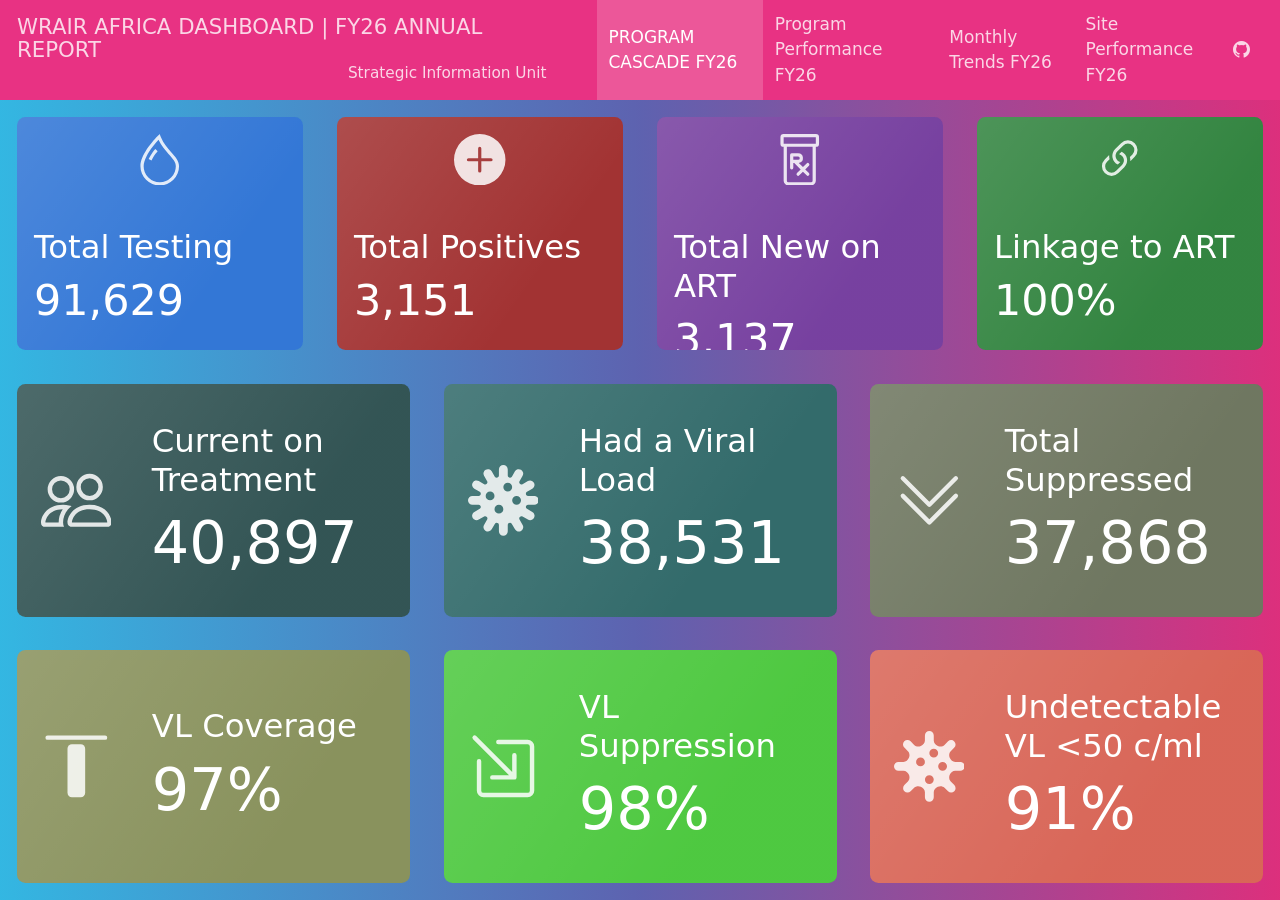
==== commit cdf96afa: "Updated coomit" ====
--- a/index.html
+++ b/index.html
@@ -205,7 +205,7 @@
 <div class="value-box-showcase html-fill-item html-fill-container"><svg xmlns="http://www.w3.org/2000/svg" viewbox="0 0 16 16" class="bi bi-virus " style="height:1em;width:1em;fill:currentColor;vertical-align:-0.125em;" aria-hidden="true" role="img"><path d="M8 0a1 1 0 0 1 1 1v1.402c0 .511.677.693.933.25l.7-1.214a1 1 0 0 1 1.733 1l-.701 1.214c-.256.443.24.939.683.683l1.214-.701a1 1 0 0 1 1 1.732l-1.214.701c-.443.256-.262.933.25.933H15a1 1 0 1 1 0 2h-1.402c-.512 0-.693.677-.25.933l1.214.701a1 1 0 1 1-1 1.732l-1.214-.7c-.443-.257-.939.24-.683.682l.701 1.214a1 1 0 1 1-1.732 1l-.701-1.214c-.256-.443-.933-.262-.933.25V15a1 1 0 1 1-2 0v-1.402c0-.512-.677-.693-.933-.25l-.701 1.214a1 1 0 0 1-1.732-1l.7-1.214c.257-.443-.24-.939-.682-.683l-1.214.701a1 1 0 1 1-1-1.732l1.214-.701c.443-.256.261-.933-.25-.933H1a1 1 0 1 1 0-2h1.402c.511 0 .693-.677.25-.933l-1.214-.701a1 1 0 1 1 1-1.732l1.214.701c.443.256.939-.24.683-.683l-.701-1.214a1 1 0 0 1 1.732-1l.701 1.214c.256.443.933.261.933-.25V1a1 1 0 0 1 1-1Zm2 5a1 1 0 1 0-2 0 1 1 0 0 0 2 0ZM6 7a1 1 0 1 0-2 0 1 1 0 0 0 2 0Zm1 4a1 1 0 1 0 0-2 1 1 0 0 0 0 2Zm5-3a1 1 0 1 0-2 0 1 1 0 0 0 2 0Z"></path></svg></div>
 <div class="value-box-area html-fill-item html-fill-container">
 <span class="vb-title value-box-title">Had a Viral Load</span>
-<p class="value-box-value">38,541</p>
+<p class="value-box-value">38,531</p>
 </div>
 </div>
 </div>
@@ -222,7 +222,7 @@
 <path fill-rule="evenodd" d="M1.646 2.646a.5.5 0 0 1 .708 0L8 8.293l5.646-5.647a.5.5 0 0 1 .708.708l-6 6a.5.5 0 0 1-.708 0l-6-6a.5.5 0 0 1 0-.708z"></path></svg></div>
 <div class="value-box-area html-fill-item html-fill-container">
 <span class="vb-title value-box-title">Total Suppressed</span>
-<p class="value-box-value">37,877</p>
+<p class="value-box-value">37,868</p>
 </div>
 </div>
 </div>
@@ -300,8 +300,8 @@
 </span></div></div>
 <div class="card-body html-fill-item html-fill-container">
 <div class="cell-output-display html-fill-item html-fill-container">
-<div class="plotly html-widget html-fill-item html-fill-container" id="htmlwidget-ef60e2f25e5e9adbbc4e" style="width:100%;height:406px;"></div>
-<script type="application/json" data-for="htmlwidget-ef60e2f25e5e9adbbc4e">{"x":{"visdat":{"c108a1d559a":["function () ","plotlyVisDat"]},"cur_data":"c108a1d559a","attrs":{"c108a1d559a":{"y":{},"x":{},"orientation":"h","text":{},"textposition":"outside","cliponaxis":false,"textfont":{"color":"#0b0b0b","size":15},"customdata":{},"hovertemplate":"%{y}: %{text}<extra><\/extra>","color":{},"colors":["#0a7d0a","#6cc46c","#fab219","#d03b3b"],"alpha_stroke":1,"sizes":[10,100],"spans":[1,20],"type":"bar"}},"layout":{"margin":{"b":10,"l":10,"t":10,"r":30},"font":{"size":16,"color":"#0b0b0b"},"paper_bgcolor":"white","plot_bgcolor":"white","hoverlabel":{"font":{"size":16}},"xaxis":{"domain":[0,1],"automargin":true,"title":"","tickformat":".0%","range":[0,1.95],"gridcolor":"#e8e8e5","tickvals":[0,0.25,0.5,0.75,1,1.25,1.5]},"yaxis":{"domain":[0,1],"automargin":true,"title":"","type":"category","categoryorder":"array","categoryarray":["POST_RESP","PrEP_NEW","PMTCT_ART","PMTCT_STAT_POS_NEW","PMTCT_STAT_POS","PMTCT_STAT","TB_PREV_D","TB_ART","TX_PVLS_N","TX_PVLS_D","TX_CURR","TX_NEW","HTS_SELF","HTS_INDEX_POS","HTS_INDEX","HTS_TST_POS","HTS_TST"]},"bargap":0.29999999999999999,"legend":{"orientation":"h","x":0,"y":1.05,"title":{"text":"Achievement  "}},"shapes":[{"type":"line","x0":1,"x1":1,"y0":0,"y1":1,"yref":"paper","line":{"color":"#0b0b0b","width":2,"dash":"dot"}}],"hovermode":"closest","showlegend":true},"source":"A","config":{"modeBarButtonsToAdd":["hoverclosest","hovercompare"],"showSendToCloud":false,"displayModeBar":false,"responsive":true},"data":[{"y":["HTS_TST","HTS_INDEX","TX_CURR","TX_PVLS_D","TB_PREV_D","PMTCT_STAT","PrEP_NEW"],"x":[1.0107551790323648,0.96098210886943281,0.95778679869535632,0.97962977108955263,1.2844171060339777,1.1203670385030586,1.2523400936037441],"orientation":"h","text":["101%  91,629 / 90,654","96%  5,049 / 5,254","96%  40,818 / 42,617","98%  38,473 / 39,273","128%  4,385 / 3,414","112%  12,454 / 11,116","125%  3,211 / 2,564"],"textposition":["outside","outside","outside","outside","outside","outside","outside"],"cliponaxis":false,"textfont":{"color":"#0b0b0b","size":15},"customdata":["90% and above","90% and above","90% and above","90% and above","90% and above","90% and above","90% and above"],"hovertemplate":["%{y}: %{text}<extra><\/extra>","%{y}: %{text}<extra><\/extra>","%{y}: %{text}<extra><\/extra>","%{y}: %{text}<extra><\/extra>","%{y}: %{text}<extra><\/extra>","%{y}: %{text}<extra><\/extra>","%{y}: %{text}<extra><\/extra>"],"type":"bar","name":"90% and above","marker":{"color":"rgba(10,125,10,1)","line":{"color":"rgba(10,125,10,1)"}},"error_y":{"color":"rgba(10,125,10,1)"},"error_x":{"color":"rgba(10,125,10,1)"},"xaxis":"x","yaxis":"y","frame":null},{"y":["HTS_TST_POS","TX_NEW","TB_ART","PMTCT_STAT_POS_NEW"],"x":[0.85998908296943233,0.87332962138084635,0.7837078651685393,0.75],"orientation":"h","text":["86%  3,151 / 3,664","87%  3,137 / 3,592","78%  279 / 356","75%  48 / 64"],"textposition":["outside","outside","outside","outside"],"cliponaxis":false,"textfont":{"color":"#0b0b0b","size":15},"customdata":["75-89%","75-89%","75-89%","75-89%"],"hovertemplate":["%{y}: %{text}<extra><\/extra>","%{y}: %{text}<extra><\/extra>","%{y}: %{text}<extra><\/extra>","%{y}: %{text}<extra><\/extra>"],"type":"bar","name":"75-89%","marker":{"color":"rgba(108,196,108,1)","line":{"color":"rgba(108,196,108,1)"}},"error_y":{"color":"rgba(108,196,108,1)"},"error_x":{"color":"rgba(108,196,108,1)"},"xaxis":"x","yaxis":"y","frame":null},{"y":["HTS_INDEX_POS","HTS_SELF","PMTCT_STAT_POS","PMTCT_ART"],"x":[0.67085427135678388,0.56890597147950084,0.71875,0.68125000000000002],"orientation":"h","text":["67%  267 / 398","57%  10,213 / 17,952","72%  345 / 480","68%  327 / 480"],"textposition":["outside","outside","outside","outside"],"cliponaxis":false,"textfont":{"color":"#0b0b0b","size":15},"customdata":["50-74%","50-74%","50-74%","50-74%"],"hovertemplate":["%{y}: %{text}<extra><\/extra>","%{y}: %{text}<extra><\/extra>","%{y}: %{text}<extra><\/extra>","%{y}: %{text}<extra><\/extra>"],"type":"bar","name":"50-74%","marker":{"color":"rgba(250,178,25,1)","line":{"color":"rgba(250,178,25,1)"}},"error_y":{"color":"rgba(250,178,25,1)"},"error_x":{"color":"rgba(250,178,25,1)"},"xaxis":"x","yaxis":"y","frame":null},{"y":["TX_PVLS_N","POST_RESP"],"x":[0.012945590994371483,0.30286343612334804],"orientation":"h","text":["1%  483 / 37,310","30%  275 / 908"],"textposition":["outside","outside"],"cliponaxis":false,"textfont":{"color":"#0b0b0b","size":15},"customdata":["Below 50%","Below 50%"],"hovertemplate":["%{y}: %{text}<extra><\/extra>","%{y}: %{text}<extra><\/extra>"],"type":"bar","name":"Below 50%","marker":{"color":"rgba(208,59,59,1)","line":{"color":"rgba(208,59,59,1)"}},"error_y":{"color":"rgba(208,59,59,1)"},"error_x":{"color":"rgba(208,59,59,1)"},"xaxis":"x","yaxis":"y","frame":null}],"highlight":{"on":"plotly_click","persistent":false,"dynamic":false,"selectize":false,"opacityDim":0.20000000000000001,"selected":{"opacity":1},"debounce":0},"shinyEvents":["plotly_hover","plotly_click","plotly_selected","plotly_relayout","plotly_brushed","plotly_brushing","plotly_clickannotation","plotly_doubleclick","plotly_deselect","plotly_afterplot","plotly_sunburstclick"],"base_url":"https://plot.ly"},"evals":[],"jsHooks":[]}</script>
+<div class="plotly html-widget html-fill-item html-fill-container" id="htmlwidget-f20289bf41d0674518d8" style="width:100%;height:406px;"></div>
+<script type="application/json" data-for="htmlwidget-f20289bf41d0674518d8">{"x":{"visdat":{"81485505130e":["function () ","plotlyVisDat"]},"cur_data":"81485505130e","attrs":{"81485505130e":{"y":{},"x":{},"orientation":"h","text":{},"textposition":"outside","cliponaxis":false,"textfont":{"color":"#0b0b0b","size":15},"customdata":{},"hovertemplate":"%{y}: %{text}<br>Source: %{customdata}<extra><\/extra>","color":{},"colors":["#0a7d0a","#6cc46c","#fab219","#d03b3b"],"alpha_stroke":1,"sizes":[10,100],"spans":[1,20],"type":"bar"}},"layout":{"margin":{"b":10,"l":10,"t":10,"r":30},"font":{"size":16,"color":"#0b0b0b"},"paper_bgcolor":"white","plot_bgcolor":"white","hoverlabel":{"font":{"size":16}},"xaxis":{"domain":[0,1],"automargin":true,"title":"","tickformat":".0%","range":[0,1.95],"gridcolor":"#e8e8e5","tickvals":[0,0.25,0.5,0.75,1,1.25,1.5]},"yaxis":{"domain":[0,1],"automargin":true,"title":"","type":"category","categoryorder":"array","categoryarray":["POST_RESP","PrEP_NEW","PMTCT_ART","PMTCT_STAT_POS_NEW","PMTCT_STAT_POS","PMTCT_STAT","TB_PREV_D","TB_ART","TX_PVLS_N","TX_PVLS_D","TX_CURR","TX_NEW","HTS_SELF","HTS_INDEX_POS","HTS_INDEX","HTS_TST_POS","HTS_TST"]},"bargap":0.29999999999999999,"legend":{"orientation":"h","x":0,"y":1.05,"title":{"text":"Achievement  "}},"shapes":[{"type":"line","x0":1,"x1":1,"y0":0,"y1":1,"yref":"paper","line":{"color":"#0b0b0b","width":2,"dash":"dot"}}],"hovermode":"closest","showlegend":true},"source":"A","config":{"modeBarButtonsToAdd":["hoverclosest","hovercompare"],"showSendToCloud":false,"displayModeBar":false,"responsive":true},"data":[{"y":["HTS_TST","HTS_INDEX","TX_CURR","TX_PVLS_D","TX_PVLS_N","TB_PREV_D","PMTCT_STAT","PrEP_NEW"],"x":[1.0107551790323648,0.96098210886943281,0.95778679869535632,0.9811066126855601,1.0149557759313856,1.2844171060339777,1.1203670385030586,1.2523400936037441],"orientation":"h","text":["101%  91,629 / 90,654","96%  5,049 / 5,254","96%  40,818 / 42,617","98%  38,531 / 39,273","101%  37,868 / 37,310","128%  4,385 / 3,414","112%  12,454 / 11,116","125%  3,211 / 2,564"],"textposition":["outside","outside","outside","outside","outside","outside","outside","outside"],"cliponaxis":false,"textfont":{"color":"#0b0b0b","size":15},"customdata":["DHIS2","DHIS2","DHIS2","RADET","RADET","DHIS2","DHIS2","DHIS2"],"hovertemplate":["%{y}: %{text}<br>Source: %{customdata}<extra><\/extra>","%{y}: %{text}<br>Source: %{customdata}<extra><\/extra>","%{y}: %{text}<br>Source: %{customdata}<extra><\/extra>","%{y}: %{text}<br>Source: %{customdata}<extra><\/extra>","%{y}: %{text}<br>Source: %{customdata}<extra><\/extra>","%{y}: %{text}<br>Source: %{customdata}<extra><\/extra>","%{y}: %{text}<br>Source: %{customdata}<extra><\/extra>","%{y}: %{text}<br>Source: %{customdata}<extra><\/extra>"],"type":"bar","name":"90% and above","marker":{"color":"rgba(10,125,10,1)","line":{"color":"rgba(10,125,10,1)"}},"error_y":{"color":"rgba(10,125,10,1)"},"error_x":{"color":"rgba(10,125,10,1)"},"xaxis":"x","yaxis":"y","frame":null},{"y":["HTS_TST_POS","TX_NEW","TB_ART","PMTCT_STAT_POS_NEW"],"x":[0.85998908296943233,0.87332962138084635,0.7837078651685393,0.75],"orientation":"h","text":["86%  3,151 / 3,664","87%  3,137 / 3,592","78%  279 / 356","75%  48 / 64"],"textposition":["outside","outside","outside","outside"],"cliponaxis":false,"textfont":{"color":"#0b0b0b","size":15},"customdata":["DHIS2","DHIS2","DHIS2","DHIS2"],"hovertemplate":["%{y}: %{text}<br>Source: %{customdata}<extra><\/extra>","%{y}: %{text}<br>Source: %{customdata}<extra><\/extra>","%{y}: %{text}<br>Source: %{customdata}<extra><\/extra>","%{y}: %{text}<br>Source: %{customdata}<extra><\/extra>"],"type":"bar","name":"75-89%","marker":{"color":"rgba(108,196,108,1)","line":{"color":"rgba(108,196,108,1)"}},"error_y":{"color":"rgba(108,196,108,1)"},"error_x":{"color":"rgba(108,196,108,1)"},"xaxis":"x","yaxis":"y","frame":null},{"y":["HTS_INDEX_POS","HTS_SELF","PMTCT_STAT_POS","PMTCT_ART"],"x":[0.67085427135678388,0.56890597147950084,0.71875,0.68125000000000002],"orientation":"h","text":["67%  267 / 398","57%  10,213 / 17,952","72%  345 / 480","68%  327 / 480"],"textposition":["outside","outside","outside","outside"],"cliponaxis":false,"textfont":{"color":"#0b0b0b","size":15},"customdata":["DHIS2","DHIS2","DHIS2","DHIS2"],"hovertemplate":["%{y}: %{text}<br>Source: %{customdata}<extra><\/extra>","%{y}: %{text}<br>Source: %{customdata}<extra><\/extra>","%{y}: %{text}<br>Source: %{customdata}<extra><\/extra>","%{y}: %{text}<br>Source: %{customdata}<extra><\/extra>"],"type":"bar","name":"50-74%","marker":{"color":"rgba(250,178,25,1)","line":{"color":"rgba(250,178,25,1)"}},"error_y":{"color":"rgba(250,178,25,1)"},"error_x":{"color":"rgba(250,178,25,1)"},"xaxis":"x","yaxis":"y","frame":null},{"y":["POST_RESP"],"x":[0.30286343612334804],"orientation":"h","text":"30%  275 / 908","textposition":"outside","cliponaxis":false,"textfont":{"color":"#0b0b0b","size":15},"customdata":["DHIS2"],"hovertemplate":"%{y}: %{text}<br>Source: %{customdata}<extra><\/extra>","type":"bar","name":"Below 50%","marker":{"color":"rgba(208,59,59,1)","line":{"color":"rgba(208,59,59,1)"}},"error_y":{"color":"rgba(208,59,59,1)"},"error_x":{"color":"rgba(208,59,59,1)"},"xaxis":"x","yaxis":"y","frame":null}],"highlight":{"on":"plotly_click","persistent":false,"dynamic":false,"selectize":false,"opacityDim":0.20000000000000001,"selected":{"opacity":1},"debounce":0},"shinyEvents":["plotly_hover","plotly_click","plotly_selected","plotly_relayout","plotly_brushed","plotly_brushing","plotly_clickannotation","plotly_doubleclick","plotly_deselect","plotly_afterplot","plotly_sunburstclick"],"base_url":"https://plot.ly"},"evals":[],"jsHooks":[]}</script>
 </div>
 </div>
 <bslib-tooltip placement="auto" bsoptions="[]" data-require-bs-version="5" data-require-bs-caller="tooltip()">
@@ -315,8 +315,8 @@
 </span></div></div>
 <div class="card-body html-fill-item html-fill-container">
 <div class="cell-output-display html-fill-item html-fill-container">
-<div class="plotly html-widget html-fill-item html-fill-container" id="htmlwidget-4d231769b7681d143843" style="width:100%;height:406px;"></div>
-<script type="application/json" data-for="htmlwidget-4d231769b7681d143843">{"x":{"visdat":{"c108277f71c6":["function () ","plotlyVisDat"],"c10854c940ec":["function () ","data"],"c1086cef47cc":["function () ","data"]},"cur_data":"c1086cef47cc","attrs":{"c10854c940ec":{"alpha_stroke":1,"sizes":[10,100],"spans":[1,20],"x":{},"y":{},"type":"scatter","mode":"markers","name":"Male","marker":{"color":"#2a78d6","size":16,"symbol":"circle"},"text":{},"hovertemplate":"Male %{y}: %{x:.0%}<br>%{text}<extra><\/extra>","inherit":true},"c1086cef47cc":{"alpha_stroke":1,"sizes":[10,100],"spans":[1,20],"x":{},"y":{},"type":"scatter","mode":"markers","name":"Female","marker":{"color":"#eb6834","size":16,"symbol":"diamond"},"text":{},"hovertemplate":"Female %{y}: %{x:.0%}<br>%{text}<extra><\/extra>","inherit":true}},"layout":{"margin":{"b":10,"l":10,"t":10,"r":30},"font":{"size":16,"color":"#0b0b0b"},"paper_bgcolor":"white","plot_bgcolor":"white","hoverlabel":{"font":{"size":16}},"xaxis":{"domain":[0,1],"automargin":true,"title":"","tickformat":".0%","range":[0,1.02],"gridcolor":"#e8e8e5"},"yaxis":{"domain":[0,1],"automargin":true,"title":"","categoryorder":"array","categoryarray":["<1","1-4","5-9","10-14","15-19","20-24","25-29","30-34","35-39","40-44","45-49","50+"],"type":"category"},"legend":{"orientation":"h","x":0,"y":1.0600000000000001},"shapes":[{"type":"line","x0":0.94999999999999996,"x1":0.94999999999999996,"y0":0,"y1":1,"yref":"paper","line":{"dash":"dot","color":"#52514e","width":2}}],"hovermode":"closest","showlegend":true},"source":"A","config":{"modeBarButtonsToAdd":["hoverclosest","hovercompare"],"showSendToCloud":false,"displayModeBar":false,"responsive":true},"data":[{"x":[0.94117647058823528,0.94915254237288138,0.94838709677419353,0.95911949685534592,0.94943109987357777,0.95963091118800459,0.97243660418963618,0.97079276773296241,0.96951934349355218,0.96526418786692758,0.97506190307746732],"y":["1-4","5-9","10-14","15-19","20-24","25-29","30-34","35-39","40-44","45-49","50+"],"type":"scatter","mode":"markers","name":"Male","marker":{"color":"#2a78d6","size":16,"symbol":"circle","line":{"color":"rgba(31,119,180,1)"}},"text":["16 of 17 eligible","56 of 59 eligible","147 of 155 eligible","305 of 318 eligible","751 of 791 eligible","1,664 of 1,734 eligible","1,764 of 1,814 eligible","1,396 of 1,438 eligible","1,654 of 1,706 eligible","1,973 of 2,044 eligible","5,513 of 5,654 eligible"],"hovertemplate":["Male %{y}: %{x:.0%}<br>%{text}<extra><\/extra>","Male %{y}: %{x:.0%}<br>%{text}<extra><\/extra>","Male %{y}: %{x:.0%}<br>%{text}<extra><\/extra>","Male %{y}: %{x:.0%}<br>%{text}<extra><\/extra>","Male %{y}: %{x:.0%}<br>%{text}<extra><\/extra>","Male %{y}: %{x:.0%}<br>%{text}<extra><\/extra>","Male %{y}: %{x:.0%}<br>%{text}<extra><\/extra>","Male %{y}: %{x:.0%}<br>%{text}<extra><\/extra>","Male %{y}: %{x:.0%}<br>%{text}<extra><\/extra>","Male %{y}: %{x:.0%}<br>%{text}<extra><\/extra>","Male %{y}: %{x:.0%}<br>%{text}<extra><\/extra>"],"error_y":{"color":"rgba(31,119,180,1)"},"error_x":{"color":"rgba(31,119,180,1)"},"line":{"color":"rgba(31,119,180,1)"},"xaxis":"x","yaxis":"y","frame":null},{"x":[1,0.80000000000000004,0.98275862068965514,0.97999999999999998,0.95253164556962022,0.95475819032761311,0.96715927750410513,0.95764362220058419,0.96857790735341753,0.96865701249752034,0.97603436581505765,0.97561323445521964],"y":["<1","1-4","5-9","10-14","15-19","20-24","25-29","30-34","35-39","40-44","45-49","50+"],"type":"scatter","mode":"markers","name":"Female","marker":{"color":"#eb6834","size":16,"symbol":"diamond","line":{"color":"rgba(255,127,14,1)"}},"text":["1 of 1 eligible","8 of 10 eligible","57 of 58 eligible","147 of 150 eligible","301 of 316 eligible","612 of 641 eligible","1,178 of 1,218 eligible","1,967 of 2,054 eligible","2,990 of 3,087 eligible","4,883 of 5,041 eligible","4,317 of 4,423 eligible","6,841 of 7,012 eligible"],"hovertemplate":["Female %{y}: %{x:.0%}<br>%{text}<extra><\/extra>","Female %{y}: %{x:.0%}<br>%{text}<extra><\/extra>","Female %{y}: %{x:.0%}<br>%{text}<extra><\/extra>","Female %{y}: %{x:.0%}<br>%{text}<extra><\/extra>","Female %{y}: %{x:.0%}<br>%{text}<extra><\/extra>","Female %{y}: %{x:.0%}<br>%{text}<extra><\/extra>","Female %{y}: %{x:.0%}<br>%{text}<extra><\/extra>","Female %{y}: %{x:.0%}<br>%{text}<extra><\/extra>","Female %{y}: %{x:.0%}<br>%{text}<extra><\/extra>","Female %{y}: %{x:.0%}<br>%{text}<extra><\/extra>","Female %{y}: %{x:.0%}<br>%{text}<extra><\/extra>","Female %{y}: %{x:.0%}<br>%{text}<extra><\/extra>"],"error_y":{"color":"rgba(255,127,14,1)"},"error_x":{"color":"rgba(255,127,14,1)"},"line":{"color":"rgba(255,127,14,1)"},"xaxis":"x","yaxis":"y","frame":null}],"highlight":{"on":"plotly_click","persistent":false,"dynamic":false,"selectize":false,"opacityDim":0.20000000000000001,"selected":{"opacity":1},"debounce":0},"shinyEvents":["plotly_hover","plotly_click","plotly_selected","plotly_relayout","plotly_brushed","plotly_brushing","plotly_clickannotation","plotly_doubleclick","plotly_deselect","plotly_afterplot","plotly_sunburstclick"],"base_url":"https://plot.ly"},"evals":[],"jsHooks":[]}</script>
+<div class="plotly html-widget html-fill-item html-fill-container" id="htmlwidget-9f31d56e01af07ce3693" style="width:100%;height:406px;"></div>
+<script type="application/json" data-for="htmlwidget-9f31d56e01af07ce3693">{"x":{"visdat":{"81482a8f7c12":["function () ","plotlyVisDat"],"814866313b8e":["function () ","data"],"814831401bfb":["function () ","data"]},"cur_data":"814831401bfb","attrs":{"814866313b8e":{"alpha_stroke":1,"sizes":[10,100],"spans":[1,20],"x":{},"y":{},"type":"scatter","mode":"markers","name":"Male","marker":{"color":"#2a78d6","size":16,"symbol":"circle"},"text":{},"hovertemplate":"Male %{y}: %{x:.0%}<br>%{text}<extra><\/extra>","inherit":true},"814831401bfb":{"alpha_stroke":1,"sizes":[10,100],"spans":[1,20],"x":{},"y":{},"type":"scatter","mode":"markers","name":"Female","marker":{"color":"#eb6834","size":16,"symbol":"diamond"},"text":{},"hovertemplate":"Female %{y}: %{x:.0%}<br>%{text}<extra><\/extra>","inherit":true}},"layout":{"margin":{"b":10,"l":10,"t":10,"r":30},"font":{"size":16,"color":"#0b0b0b"},"paper_bgcolor":"white","plot_bgcolor":"white","hoverlabel":{"font":{"size":16}},"xaxis":{"domain":[0,1],"automargin":true,"title":"","tickformat":".0%","range":[0,1.02],"gridcolor":"#e8e8e5"},"yaxis":{"domain":[0,1],"automargin":true,"title":"","categoryorder":"array","categoryarray":["<1","1-4","5-9","10-14","15-19","20-24","25-29","30-34","35-39","40-44","45-49","50+"],"type":"category"},"legend":{"orientation":"h","x":0,"y":1.0600000000000001},"shapes":[{"type":"line","x0":0.94999999999999996,"x1":0.94999999999999996,"y0":0,"y1":1,"yref":"paper","line":{"dash":"dot","color":"#52514e","width":2}}],"hovermode":"closest","showlegend":true},"source":"A","config":{"modeBarButtonsToAdd":["hoverclosest","hovercompare"],"showSendToCloud":false,"displayModeBar":false,"responsive":true},"data":[{"x":[0.94117647058823528,0.94915254237288138,0.95454545454545459,0.95911949685534592,0.95183776932826358,0.96018465089440275,0.97183876311430151,0.97146833681280442,0.97008797653958945,0.96524718551150268,0.97505749159738198],"y":["1-4","5-9","10-14","15-19","20-24","25-29","30-34","35-39","40-44","45-49","50+"],"type":"scatter","mode":"markers","name":"Male","marker":{"color":"#2a78d6","size":16,"symbol":"circle","line":{"color":"rgba(31,119,180,1)"}},"text":["16 of 17 eligible","56 of 59 eligible","147 of 154 eligible","305 of 318 eligible","751 of 789 eligible","1,664 of 1,733 eligible","1,760 of 1,811 eligible","1,396 of 1,437 eligible","1,654 of 1,705 eligible","1,972 of 2,043 eligible","5,512 of 5,653 eligible"],"hovertemplate":["Male %{y}: %{x:.0%}<br>%{text}<extra><\/extra>","Male %{y}: %{x:.0%}<br>%{text}<extra><\/extra>","Male %{y}: %{x:.0%}<br>%{text}<extra><\/extra>","Male %{y}: %{x:.0%}<br>%{text}<extra><\/extra>","Male %{y}: %{x:.0%}<br>%{text}<extra><\/extra>","Male %{y}: %{x:.0%}<br>%{text}<extra><\/extra>","Male %{y}: %{x:.0%}<br>%{text}<extra><\/extra>","Male %{y}: %{x:.0%}<br>%{text}<extra><\/extra>","Male %{y}: %{x:.0%}<br>%{text}<extra><\/extra>","Male %{y}: %{x:.0%}<br>%{text}<extra><\/extra>","Male %{y}: %{x:.0%}<br>%{text}<extra><\/extra>"],"error_y":{"color":"rgba(31,119,180,1)"},"error_x":{"color":"rgba(31,119,180,1)"},"line":{"color":"rgba(31,119,180,1)"},"xaxis":"x","yaxis":"y","frame":null},{"x":[1,0.80000000000000004,0.98275862068965514,0.97999999999999998,0.95238095238095233,0.95625000000000004,0.96875,0.95713589868485138,0.96889176928062215,0.96865079365079365,0.97603436581505765,0.97561323445521964],"y":["<1","1-4","5-9","10-14","15-19","20-24","25-29","30-34","35-39","40-44","45-49","50+"],"type":"scatter","mode":"markers","name":"Female","marker":{"color":"#eb6834","size":16,"symbol":"diamond","line":{"color":"rgba(255,127,14,1)"}},"text":["1 of 1 eligible","8 of 10 eligible","57 of 58 eligible","147 of 150 eligible","300 of 315 eligible","612 of 640 eligible","1,178 of 1,216 eligible","1,965 of 2,053 eligible","2,990 of 3,086 eligible","4,882 of 5,040 eligible","4,317 of 4,423 eligible","6,841 of 7,012 eligible"],"hovertemplate":["Female %{y}: %{x:.0%}<br>%{text}<extra><\/extra>","Female %{y}: %{x:.0%}<br>%{text}<extra><\/extra>","Female %{y}: %{x:.0%}<br>%{text}<extra><\/extra>","Female %{y}: %{x:.0%}<br>%{text}<extra><\/extra>","Female %{y}: %{x:.0%}<br>%{text}<extra><\/extra>","Female %{y}: %{x:.0%}<br>%{text}<extra><\/extra>","Female %{y}: %{x:.0%}<br>%{text}<extra><\/extra>","Female %{y}: %{x:.0%}<br>%{text}<extra><\/extra>","Female %{y}: %{x:.0%}<br>%{text}<extra><\/extra>","Female %{y}: %{x:.0%}<br>%{text}<extra><\/extra>","Female %{y}: %{x:.0%}<br>%{text}<extra><\/extra>","Female %{y}: %{x:.0%}<br>%{text}<extra><\/extra>"],"error_y":{"color":"rgba(255,127,14,1)"},"error_x":{"color":"rgba(255,127,14,1)"},"line":{"color":"rgba(255,127,14,1)"},"xaxis":"x","yaxis":"y","frame":null}],"highlight":{"on":"plotly_click","persistent":false,"dynamic":false,"selectize":false,"opacityDim":0.20000000000000001,"selected":{"opacity":1},"debounce":0},"shinyEvents":["plotly_hover","plotly_click","plotly_selected","plotly_relayout","plotly_brushed","plotly_brushing","plotly_clickannotation","plotly_doubleclick","plotly_deselect","plotly_afterplot","plotly_sunburstclick"],"base_url":"https://plot.ly"},"evals":[],"jsHooks":[]}</script>
 </div>
 </div>
 <bslib-tooltip placement="auto" bsoptions="[]" data-require-bs-version="5" data-require-bs-caller="tooltip()">
@@ -336,8 +336,8 @@
 </span></div></div>
 <div class="card-body html-fill-item html-fill-container">
 <div class="cell-output-display html-fill-item html-fill-container">
-<div class="plotly html-widget html-fill-item html-fill-container" id="htmlwidget-f8b35f2833dd542ea588" style="width:100%;height:406px;"></div>
-<script type="application/json" data-for="htmlwidget-f8b35f2833dd542ea588">{"x":{"data":[{"x":["2025-10-01","2025-11-01","2025-12-01","2026-01-01","2026-02-01","2026-03-01","2026-04-01","2026-05-01","2026-06-01","2026-07-01","2026-08-01","2026-09-01"],"y":[207,256,236,316,356,451,170,136,261,227,221,314],"mode":"lines+markers","line":{"color":"#2a78d6","width":2},"marker":{"color":"#2a78d6","size":8,"line":{"color":"rgba(31,119,180,1)"}},"hovertemplate":["New positives %{x|%b %Y}: %{y:,}<extra><\/extra>","New positives %{x|%b %Y}: %{y:,}<extra><\/extra>","New positives %{x|%b %Y}: %{y:,}<extra><\/extra>","New positives %{x|%b %Y}: %{y:,}<extra><\/extra>","New positives %{x|%b %Y}: %{y:,}<extra><\/extra>","New positives %{x|%b %Y}: %{y:,}<extra><\/extra>","New positives %{x|%b %Y}: %{y:,}<extra><\/extra>","New positives %{x|%b %Y}: %{y:,}<extra><\/extra>","New positives %{x|%b %Y}: %{y:,}<extra><\/extra>","New positives %{x|%b %Y}: %{y:,}<extra><\/extra>","New positives %{x|%b %Y}: %{y:,}<extra><\/extra>","New positives %{x|%b %Y}: %{y:,}<extra><\/extra>"],"showlegend":false,"type":"scatter","error_y":{"color":"rgba(31,119,180,1)"},"error_x":{"color":"rgba(31,119,180,1)"},"xaxis":"x","yaxis":"y","frame":null},{"x":["2025-10-01","2025-11-01","2025-12-01","2026-01-01","2026-02-01","2026-03-01","2026-04-01","2026-05-01","2026-06-01","2026-07-01","2026-08-01","2026-09-01"],"y":[209,256,236,313,354,447,166,136,261,221,222,316],"mode":"lines+markers","line":{"color":"#2a78d6","width":2},"marker":{"color":"#2a78d6","size":8,"line":{"color":"rgba(255,127,14,1)"}},"hovertemplate":["New on ART %{x|%b %Y}: %{y:,}<extra><\/extra>","New on ART %{x|%b %Y}: %{y:,}<extra><\/extra>","New on ART %{x|%b %Y}: %{y:,}<extra><\/extra>","New on ART %{x|%b %Y}: %{y:,}<extra><\/extra>","New on ART %{x|%b %Y}: %{y:,}<extra><\/extra>","New on ART %{x|%b %Y}: %{y:,}<extra><\/extra>","New on ART %{x|%b %Y}: %{y:,}<extra><\/extra>","New on ART %{x|%b %Y}: %{y:,}<extra><\/extra>","New on ART %{x|%b %Y}: %{y:,}<extra><\/extra>","New on ART %{x|%b %Y}: %{y:,}<extra><\/extra>","New on ART %{x|%b %Y}: %{y:,}<extra><\/extra>","New on ART %{x|%b %Y}: %{y:,}<extra><\/extra>"],"showlegend":false,"type":"scatter","error_y":{"color":"rgba(255,127,14,1)"},"error_x":{"color":"rgba(255,127,14,1)"},"xaxis":"x2","yaxis":"y2","frame":null},{"x":["2025-10-01","2025-11-01","2025-12-01","2026-01-01","2026-02-01","2026-03-01","2026-04-01","2026-05-01","2026-06-01","2026-07-01","2026-08-01","2026-09-01"],"y":[41341,41712,41631,42076,42284,42144,42194,42576,42757,43042,42172,40818],"mode":"lines+markers","line":{"color":"#2a78d6","width":2},"marker":{"color":"#2a78d6","size":8,"line":{"color":"rgba(44,160,44,1)"}},"hovertemplate":["Current on ART %{x|%b %Y}: %{y:,}<extra><\/extra>","Current on ART %{x|%b %Y}: %{y:,}<extra><\/extra>","Current on ART %{x|%b %Y}: %{y:,}<extra><\/extra>","Current on ART %{x|%b %Y}: %{y:,}<extra><\/extra>","Current on ART %{x|%b %Y}: %{y:,}<extra><\/extra>","Current on ART %{x|%b %Y}: %{y:,}<extra><\/extra>","Current on ART %{x|%b %Y}: %{y:,}<extra><\/extra>","Current on ART %{x|%b %Y}: %{y:,}<extra><\/extra>","Current on ART %{x|%b %Y}: %{y:,}<extra><\/extra>","Current on ART %{x|%b %Y}: %{y:,}<extra><\/extra>","Current on ART %{x|%b %Y}: %{y:,}<extra><\/extra>","Current on ART %{x|%b %Y}: %{y:,}<extra><\/extra>"],"showlegend":false,"type":"scatter","error_y":{"color":"rgba(44,160,44,1)"},"error_x":{"color":"rgba(44,160,44,1)"},"xaxis":"x3","yaxis":"y3","frame":null},{"x":["2025-10-01","2025-11-01","2025-12-01","2026-01-01","2026-02-01","2026-03-01","2026-04-01","2026-05-01","2026-06-01","2026-07-01","2026-08-01","2026-09-01"],"y":[32750,32125,33475,34377,34967,36918,38064,38605,39059,39885,38700,38473],"mode":"lines+markers","line":{"color":"#2a78d6","width":2},"marker":{"color":"#2a78d6","size":8,"line":{"color":"rgba(214,39,40,1)"}},"hovertemplate":["Had a VL result %{x|%b %Y}: %{y:,}<extra><\/extra>","Had a VL result %{x|%b %Y}: %{y:,}<extra><\/extra>","Had a VL result %{x|%b %Y}: %{y:,}<extra><\/extra>","Had a VL result %{x|%b %Y}: %{y:,}<extra><\/extra>","Had a VL result %{x|%b %Y}: %{y:,}<extra><\/extra>","Had a VL result %{x|%b %Y}: %{y:,}<extra><\/extra>","Had a VL result %{x|%b %Y}: %{y:,}<extra><\/extra>","Had a VL result %{x|%b %Y}: %{y:,}<extra><\/extra>","Had a VL result %{x|%b %Y}: %{y:,}<extra><\/extra>","Had a VL result %{x|%b %Y}: %{y:,}<extra><\/extra>","Had a VL result %{x|%b %Y}: %{y:,}<extra><\/extra>","Had a VL result %{x|%b %Y}: %{y:,}<extra><\/extra>"],"showlegend":false,"type":"scatter","error_y":{"color":"rgba(214,39,40,1)"},"error_x":{"color":"rgba(214,39,40,1)"},"xaxis":"x4","yaxis":"y4","frame":null}],"layout":{"xaxis":{"domain":[0,0.46000000000000002],"automargin":true,"anchor":"y","tickformat":"%b","dtick":"M1","gridcolor":"#e8e8e5"},"xaxis2":{"domain":[0.54000000000000004,1],"automargin":true,"anchor":"y2","tickformat":"%b","dtick":"M1","gridcolor":"#e8e8e5"},"xaxis3":{"domain":[0,0.46000000000000002],"automargin":true,"anchor":"y3","tickformat":"%b","dtick":"M1","gridcolor":"#e8e8e5"},"xaxis4":{"domain":[0.54000000000000004,1],"automargin":true,"anchor":"y4","tickformat":"%b","dtick":"M1","gridcolor":"#e8e8e5"},"yaxis4":{"domain":[0,0.41999999999999998],"automargin":true,"anchor":"x4","rangemode":"tozero","gridcolor":"#e8e8e5"},"yaxis3":{"domain":[0,0.41999999999999998],"automargin":true,"anchor":"x3","rangemode":"tozero","gridcolor":"#e8e8e5"},"yaxis2":{"domain":[0.57999999999999996,1],"automargin":true,"anchor":"x2","rangemode":"tozero","gridcolor":"#e8e8e5"},"yaxis":{"domain":[0.57999999999999996,1],"automargin":true,"anchor":"x","rangemode":"tozero","gridcolor":"#e8e8e5"},"annotations":[{"text":"<b>New positives<\/b>","showarrow":false,"xref":"x domain","yref":"y domain","x":0,"y":1,"yanchor":"bottom","xanchor":"left","font":{"size":16}},{"text":"<b>New on ART<\/b>","showarrow":false,"xref":"x2 domain","yref":"y2 domain","x":0,"y":1,"yanchor":"bottom","xanchor":"left","font":{"size":16}},{"text":"<b>Current on ART<\/b>","showarrow":false,"xref":"x3 domain","yref":"y3 domain","x":0,"y":1,"yanchor":"bottom","xanchor":"left","font":{"size":16}},{"text":"<b>Had a VL result<\/b>","showarrow":false,"xref":"x4 domain","yref":"y4 domain","x":0,"y":1,"yanchor":"bottom","xanchor":"left","font":{"size":16}}],"shapes":[],"images":[],"margin":{"b":10,"l":10,"t":40,"r":10},"hovermode":"closest","showlegend":false,"font":{"size":16,"color":"#0b0b0b"},"paper_bgcolor":"white","plot_bgcolor":"white","hoverlabel":{"font":{"size":16}}},"attrs":{"c10878423b28":{"x":{},"y":{},"mode":"lines+markers","line":{"color":"#2a78d6","width":2},"marker":{"size":8,"color":"#2a78d6"},"hovertemplate":"New positives %{x|%b %Y}: %{y:,}<extra><\/extra>","showlegend":false,"alpha_stroke":1,"sizes":[10,100],"spans":[1,20],"type":"scatter"},"c1081cc17748":{"x":{},"y":{},"mode":"lines+markers","line":{"color":"#2a78d6","width":2},"marker":{"size":8,"color":"#2a78d6"},"hovertemplate":"New on ART %{x|%b %Y}: %{y:,}<extra><\/extra>","showlegend":false,"alpha_stroke":1,"sizes":[10,100],"spans":[1,20],"type":"scatter"},"c1082f2b20cb":{"x":{},"y":{},"mode":"lines+markers","line":{"color":"#2a78d6","width":2},"marker":{"size":8,"color":"#2a78d6"},"hovertemplate":"Current on ART %{x|%b %Y}: %{y:,}<extra><\/extra>","showlegend":false,"alpha_stroke":1,"sizes":[10,100],"spans":[1,20],"type":"scatter"},"c10871037e3f":{"x":{},"y":{},"mode":"lines+markers","line":{"color":"#2a78d6","width":2},"marker":{"size":8,"color":"#2a78d6"},"hovertemplate":"Had a VL result %{x|%b %Y}: %{y:,}<extra><\/extra>","showlegend":false,"alpha_stroke":1,"sizes":[10,100],"spans":[1,20],"type":"scatter"}},"source":"A","config":{"modeBarButtonsToAdd":["hoverclosest","hovercompare"],"showSendToCloud":false,"displayModeBar":false,"responsive":true},"highlight":{"on":"plotly_click","persistent":false,"dynamic":false,"selectize":false,"opacityDim":0.20000000000000001,"selected":{"opacity":1},"debounce":0},"subplot":true,"shinyEvents":["plotly_hover","plotly_click","plotly_selected","plotly_relayout","plotly_brushed","plotly_brushing","plotly_clickannotation","plotly_doubleclick","plotly_deselect","plotly_afterplot","plotly_sunburstclick"],"base_url":"https://plot.ly"},"evals":[],"jsHooks":[]}</script>
+<div class="plotly html-widget html-fill-item html-fill-container" id="htmlwidget-f9dcc7cdcb735b366dca" style="width:100%;height:406px;"></div>
+<script type="application/json" data-for="htmlwidget-f9dcc7cdcb735b366dca">{"x":{"data":[{"x":["2025-10-01","2025-11-01","2025-12-01","2026-01-01","2026-02-01","2026-03-01","2026-04-01","2026-05-01","2026-06-01","2026-07-01","2026-08-01","2026-09-01"],"y":[207,256,236,316,356,451,170,136,261,227,221,314],"mode":"lines+markers","line":{"color":"#2a78d6","width":2},"marker":{"color":"#2a78d6","size":8,"line":{"color":"rgba(31,119,180,1)"}},"hovertemplate":["New positives %{x|%b %Y}: %{y:,}<extra><\/extra>","New positives %{x|%b %Y}: %{y:,}<extra><\/extra>","New positives %{x|%b %Y}: %{y:,}<extra><\/extra>","New positives %{x|%b %Y}: %{y:,}<extra><\/extra>","New positives %{x|%b %Y}: %{y:,}<extra><\/extra>","New positives %{x|%b %Y}: %{y:,}<extra><\/extra>","New positives %{x|%b %Y}: %{y:,}<extra><\/extra>","New positives %{x|%b %Y}: %{y:,}<extra><\/extra>","New positives %{x|%b %Y}: %{y:,}<extra><\/extra>","New positives %{x|%b %Y}: %{y:,}<extra><\/extra>","New positives %{x|%b %Y}: %{y:,}<extra><\/extra>","New positives %{x|%b %Y}: %{y:,}<extra><\/extra>"],"showlegend":false,"type":"scatter","error_y":{"color":"rgba(31,119,180,1)"},"error_x":{"color":"rgba(31,119,180,1)"},"xaxis":"x","yaxis":"y","frame":null},{"x":["2025-10-01","2025-11-01","2025-12-01","2026-01-01","2026-02-01","2026-03-01","2026-04-01","2026-05-01","2026-06-01","2026-07-01","2026-08-01","2026-09-01"],"y":[209,256,236,313,354,447,166,136,261,221,222,316],"mode":"lines+markers","line":{"color":"#2a78d6","width":2},"marker":{"color":"#2a78d6","size":8,"line":{"color":"rgba(255,127,14,1)"}},"hovertemplate":["New on ART %{x|%b %Y}: %{y:,}<extra><\/extra>","New on ART %{x|%b %Y}: %{y:,}<extra><\/extra>","New on ART %{x|%b %Y}: %{y:,}<extra><\/extra>","New on ART %{x|%b %Y}: %{y:,}<extra><\/extra>","New on ART %{x|%b %Y}: %{y:,}<extra><\/extra>","New on ART %{x|%b %Y}: %{y:,}<extra><\/extra>","New on ART %{x|%b %Y}: %{y:,}<extra><\/extra>","New on ART %{x|%b %Y}: %{y:,}<extra><\/extra>","New on ART %{x|%b %Y}: %{y:,}<extra><\/extra>","New on ART %{x|%b %Y}: %{y:,}<extra><\/extra>","New on ART %{x|%b %Y}: %{y:,}<extra><\/extra>","New on ART %{x|%b %Y}: %{y:,}<extra><\/extra>"],"showlegend":false,"type":"scatter","error_y":{"color":"rgba(255,127,14,1)"},"error_x":{"color":"rgba(255,127,14,1)"},"xaxis":"x2","yaxis":"y2","frame":null},{"x":["2025-10-01","2025-11-01","2025-12-01","2026-01-01","2026-02-01","2026-03-01","2026-04-01","2026-05-01","2026-06-01","2026-07-01","2026-08-01","2026-09-01"],"y":[41341,41712,41631,42076,42284,42144,42194,42576,42757,43042,42172,40818],"mode":"lines+markers","line":{"color":"#2a78d6","width":2},"marker":{"color":"#2a78d6","size":8,"line":{"color":"rgba(44,160,44,1)"}},"hovertemplate":["Current on ART %{x|%b %Y}: %{y:,}<extra><\/extra>","Current on ART %{x|%b %Y}: %{y:,}<extra><\/extra>","Current on ART %{x|%b %Y}: %{y:,}<extra><\/extra>","Current on ART %{x|%b %Y}: %{y:,}<extra><\/extra>","Current on ART %{x|%b %Y}: %{y:,}<extra><\/extra>","Current on ART %{x|%b %Y}: %{y:,}<extra><\/extra>","Current on ART %{x|%b %Y}: %{y:,}<extra><\/extra>","Current on ART %{x|%b %Y}: %{y:,}<extra><\/extra>","Current on ART %{x|%b %Y}: %{y:,}<extra><\/extra>","Current on ART %{x|%b %Y}: %{y:,}<extra><\/extra>","Current on ART %{x|%b %Y}: %{y:,}<extra><\/extra>","Current on ART %{x|%b %Y}: %{y:,}<extra><\/extra>"],"showlegend":false,"type":"scatter","error_y":{"color":"rgba(44,160,44,1)"},"error_x":{"color":"rgba(44,160,44,1)"},"xaxis":"x3","yaxis":"y3","frame":null},{"x":["2025-10-01","2025-11-01","2025-12-01","2026-01-01","2026-02-01","2026-03-01","2026-04-01","2026-05-01","2026-06-01","2026-07-01","2026-08-01","2026-09-01"],"y":[32750,32125,33475,34377,34967,36918,38064,38605,39059,39885,38700,38473],"mode":"lines+markers","line":{"color":"#2a78d6","width":2},"marker":{"color":"#2a78d6","size":8,"line":{"color":"rgba(214,39,40,1)"}},"hovertemplate":["Had a VL result %{x|%b %Y}: %{y:,}<extra><\/extra>","Had a VL result %{x|%b %Y}: %{y:,}<extra><\/extra>","Had a VL result %{x|%b %Y}: %{y:,}<extra><\/extra>","Had a VL result %{x|%b %Y}: %{y:,}<extra><\/extra>","Had a VL result %{x|%b %Y}: %{y:,}<extra><\/extra>","Had a VL result %{x|%b %Y}: %{y:,}<extra><\/extra>","Had a VL result %{x|%b %Y}: %{y:,}<extra><\/extra>","Had a VL result %{x|%b %Y}: %{y:,}<extra><\/extra>","Had a VL result %{x|%b %Y}: %{y:,}<extra><\/extra>","Had a VL result %{x|%b %Y}: %{y:,}<extra><\/extra>","Had a VL result %{x|%b %Y}: %{y:,}<extra><\/extra>","Had a VL result %{x|%b %Y}: %{y:,}<extra><\/extra>"],"showlegend":false,"type":"scatter","error_y":{"color":"rgba(214,39,40,1)"},"error_x":{"color":"rgba(214,39,40,1)"},"xaxis":"x4","yaxis":"y4","frame":null}],"layout":{"xaxis":{"domain":[0,0.46000000000000002],"automargin":true,"anchor":"y","tickformat":"%b","dtick":"M1","gridcolor":"#e8e8e5"},"xaxis2":{"domain":[0.54000000000000004,1],"automargin":true,"anchor":"y2","tickformat":"%b","dtick":"M1","gridcolor":"#e8e8e5"},"xaxis3":{"domain":[0,0.46000000000000002],"automargin":true,"anchor":"y3","tickformat":"%b","dtick":"M1","gridcolor":"#e8e8e5"},"xaxis4":{"domain":[0.54000000000000004,1],"automargin":true,"anchor":"y4","tickformat":"%b","dtick":"M1","gridcolor":"#e8e8e5"},"yaxis4":{"domain":[0,0.41999999999999998],"automargin":true,"anchor":"x4","rangemode":"tozero","gridcolor":"#e8e8e5"},"yaxis3":{"domain":[0,0.41999999999999998],"automargin":true,"anchor":"x3","rangemode":"tozero","gridcolor":"#e8e8e5"},"yaxis2":{"domain":[0.57999999999999996,1],"automargin":true,"anchor":"x2","rangemode":"tozero","gridcolor":"#e8e8e5"},"yaxis":{"domain":[0.57999999999999996,1],"automargin":true,"anchor":"x","rangemode":"tozero","gridcolor":"#e8e8e5"},"annotations":[{"text":"<b>New positives<\/b>","showarrow":false,"xref":"x domain","yref":"y domain","x":0,"y":1,"yanchor":"bottom","xanchor":"left","font":{"size":16}},{"text":"<b>New on ART<\/b>","showarrow":false,"xref":"x2 domain","yref":"y2 domain","x":0,"y":1,"yanchor":"bottom","xanchor":"left","font":{"size":16}},{"text":"<b>Current on ART<\/b>","showarrow":false,"xref":"x3 domain","yref":"y3 domain","x":0,"y":1,"yanchor":"bottom","xanchor":"left","font":{"size":16}},{"text":"<b>Had a VL result<\/b>","showarrow":false,"xref":"x4 domain","yref":"y4 domain","x":0,"y":1,"yanchor":"bottom","xanchor":"left","font":{"size":16}}],"shapes":[],"images":[],"margin":{"b":10,"l":10,"t":40,"r":10},"hovermode":"closest","showlegend":false,"font":{"size":16,"color":"#0b0b0b"},"paper_bgcolor":"white","plot_bgcolor":"white","hoverlabel":{"font":{"size":16}}},"attrs":{"814814b65013":{"x":{},"y":{},"mode":"lines+markers","line":{"color":"#2a78d6","width":2},"marker":{"size":8,"color":"#2a78d6"},"hovertemplate":"New positives %{x|%b %Y}: %{y:,}<extra><\/extra>","showlegend":false,"alpha_stroke":1,"sizes":[10,100],"spans":[1,20],"type":"scatter"},"814817ea6dce":{"x":{},"y":{},"mode":"lines+markers","line":{"color":"#2a78d6","width":2},"marker":{"size":8,"color":"#2a78d6"},"hovertemplate":"New on ART %{x|%b %Y}: %{y:,}<extra><\/extra>","showlegend":false,"alpha_stroke":1,"sizes":[10,100],"spans":[1,20],"type":"scatter"},"8148525966c7":{"x":{},"y":{},"mode":"lines+markers","line":{"color":"#2a78d6","width":2},"marker":{"size":8,"color":"#2a78d6"},"hovertemplate":"Current on ART %{x|%b %Y}: %{y:,}<extra><\/extra>","showlegend":false,"alpha_stroke":1,"sizes":[10,100],"spans":[1,20],"type":"scatter"},"8148453f70c4":{"x":{},"y":{},"mode":"lines+markers","line":{"color":"#2a78d6","width":2},"marker":{"size":8,"color":"#2a78d6"},"hovertemplate":"Had a VL result %{x|%b %Y}: %{y:,}<extra><\/extra>","showlegend":false,"alpha_stroke":1,"sizes":[10,100],"spans":[1,20],"type":"scatter"}},"source":"A","config":{"modeBarButtonsToAdd":["hoverclosest","hovercompare"],"showSendToCloud":false,"displayModeBar":false,"responsive":true},"highlight":{"on":"plotly_click","persistent":false,"dynamic":false,"selectize":false,"opacityDim":0.20000000000000001,"selected":{"opacity":1},"debounce":0},"subplot":true,"shinyEvents":["plotly_hover","plotly_click","plotly_selected","plotly_relayout","plotly_brushed","plotly_brushing","plotly_clickannotation","plotly_doubleclick","plotly_deselect","plotly_afterplot","plotly_sunburstclick"],"base_url":"https://plot.ly"},"evals":[],"jsHooks":[]}</script>
 </div>
 </div>
 <bslib-tooltip placement="auto" bsoptions="[]" data-require-bs-version="5" data-require-bs-caller="tooltip()">
@@ -358,8 +358,8 @@
 </span></div></div>
 <div class="card-body html-fill-item html-fill-container">
 <div class="cell-output-display html-fill-item html-fill-container">
-<div class="plotly html-widget html-fill-item html-fill-container" id="htmlwidget-4872d65fe34fa6b8be7c" style="width:100%;height:406px;"></div>
-<script type="application/json" data-for="htmlwidget-4872d65fe34fa6b8be7c">{"x":{"visdat":{"c10867847f55":["function () ","plotlyVisDat"]},"cur_data":"c10867847f55","attrs":{"c10867847f55":{"y":{},"alpha_stroke":1,"sizes":[10,100],"spans":[1,20],"x":{},"xend":{},"yend":{},"type":"scatter","mode":"lines","line":{"color":"#cfcfca","width":3},"hoverinfo":"skip","showlegend":false,"inherit":true},"c10867847f55.1":{"y":{},"alpha_stroke":1,"sizes":[10,100],"spans":[1,20],"x":{},"type":"scatter","mode":"markers","name":"Coverage","marker":{"color":"#2a78d6","size":12},"text":{},"hovertemplate":"%{y} coverage: %{x:.0%}<br>%{text}<extra><\/extra>","inherit":true},"c10867847f55.2":{"y":{},"alpha_stroke":1,"sizes":[10,100],"spans":[1,20],"x":{},"type":"scatter","mode":"markers","name":"Suppression","marker":{"color":"#eb6834","size":12,"symbol":"diamond"},"text":{},"hovertemplate":"%{y} suppression: %{x:.0%}<br>%{text}<extra><\/extra>","inherit":true}},"layout":{"margin":{"b":10,"l":10,"t":10,"r":30},"font":{"size":16,"color":"#0b0b0b"},"paper_bgcolor":"white","plot_bgcolor":"white","hoverlabel":{"font":{"size":16}},"xaxis":{"domain":[0,1],"automargin":true,"title":"","tickformat":".0%","range":[0,1.02],"gridcolor":"#e8e8e5"},"yaxis":{"domain":[0,1],"automargin":true,"title":"","tickfont":{"size":14},"tickmode":"array","tickvals":["FOBI","CHRCPH","161NAFH","ACNHA","8DMSH","NNSJ","NAFRHPH","563NAFH","34BMC","7DMSH","44NARH","MHBE","NMCB","NRHC","CHCY","82DMSH","MHLC","302MRS","661NAFH","MHPH","NMCO","6BNMRS","AFSH","NNHW","NRHO","DHQMC","063NAFH","68NARH","33BMC","2DMSH","461NAFH"]},"legend":{"orientation":"h","x":0,"y":1.02,"yanchor":"bottom"},"shapes":[{"type":"line","x0":0.94999999999999996,"x1":0.94999999999999996,"y0":0,"y1":1,"yref":"paper","line":{"dash":"dot","color":"#52514e","width":2}}],"hovermode":"closest","showlegend":true},"source":"A","config":{"modeBarButtonsToAdd":["hoverclosest","hovercompare"],"showSendToCloud":false,"displayModeBar":false,"responsive":true},"data":[{"y":["FOBI","FOBI",null,"CHRCPH","CHRCPH",null,"161NAFH","161NAFH",null,"ACNHA","ACNHA",null,"8DMSH","8DMSH",null,"NNSJ","NNSJ",null,"NAFRHPH","NAFRHPH",null,"563NAFH","563NAFH",null,"34BMC","34BMC",null,"7DMSH","7DMSH",null,"44NARH","44NARH",null,"MHBE","MHBE",null,"NMCB","NMCB",null,"NRHC","NRHC",null,"CHCY","CHCY",null,"82DMSH","82DMSH",null,"MHLC","MHLC",null,"302MRS","302MRS",null,"661NAFH","661NAFH",null,"MHPH","MHPH",null,"NMCO","NMCO",null,"6BNMRS","6BNMRS",null,"AFSH","AFSH",null,"NNHW","NNHW",null,"NRHO","NRHO",null,"DHQMC","DHQMC",null,"063NAFH","063NAFH",null,"68NARH","68NARH",null,"33BMC","33BMC",null,"2DMSH","2DMSH",null,"461NAFH","461NAFH"],"x":[0.921875,0.95480225988700562,null,0.92793556591776172,0.98949291914116033,null,0.93570832173671026,0.97947650208209402,null,0.9438202247191011,0.9285714285714286,null,0.94656488549618323,0.95967741935483875,null,0.95483870967741935,0.98648648648648651,null,0.95833333333333337,0.96467391304347827,null,0.96322067594433403,0.97523219814241491,null,0.96694214876033058,0.99059829059829063,null,0.96787148594377514,0.96680497925311204,null,0.96925031766200764,0.98793917147351862,null,0.96984924623115576,0.99481865284974091,null,0.97124600638977632,0.99342105263157898,null,0.97142857142857142,0.96446078431372551,null,0.97150751165601801,0.98755776750799862,null,0.971830985915493,0.96695652173913038,null,0.97617156473391575,0.97314890154597233,null,0.97627118644067801,0.96875,null,0.97841020608439644,0.98194583751253761,null,0.97972074468085102,0.98574821852731587,null,0.98022598870056499,0.99135446685878958,null,0.98195876288659789,0.96850393700787396,null,0.98292220113851991,0.98069498069498073,null,0.98406797663303236,0.98381003777657849,null,0.98590504451038574,0.99247554552294959,null,0.986446670595168,0.98745519713261654,null,0.9867424242424242,0.98464491362763917,null,0.98812154696132593,0.98630136986301364,null,0.989247311827957,0.99637681159420288,null,0.98941798941798942,0.95187165775401072,null,0.99097065462753953,0.96355353075170846],"type":"scatter","mode":"lines","line":{"color":"#cfcfca","width":3},"hoverinfo":["skip","skip",null,"skip","skip",null,"skip","skip",null,"skip","skip",null,"skip","skip",null,"skip","skip",null,"skip","skip",null,"skip","skip",null,"skip","skip",null,"skip","skip",null,"skip","skip",null,"skip","skip",null,"skip","skip",null,"skip","skip",null,"skip","skip",null,"skip","skip",null,"skip","skip",null,"skip","skip",null,"skip","skip",null,"skip","skip",null,"skip","skip",null,"skip","skip",null,"skip","skip",null,"skip","skip",null,"skip","skip",null,"skip","skip",null,"skip","skip",null,"skip","skip",null,"skip","skip",null,"skip","skip",null,"skip","skip"],"showlegend":false,"marker":{"color":"rgba(31,119,180,1)","line":{"color":"rgba(31,119,180,1)"}},"error_y":{"color":"rgba(31,119,180,1)"},"error_x":{"color":"rgba(31,119,180,1)"},"xaxis":"x","yaxis":"y","frame":null},{"y":["FOBI","CHRCPH","161NAFH","ACNHA","8DMSH","NNSJ","NAFRHPH","563NAFH","34BMC","7DMSH","44NARH","MHBE","NMCB","NRHC","CHCY","82DMSH","MHLC","302MRS","661NAFH","MHPH","NMCO","6BNMRS","AFSH","NNHW","NRHO","DHQMC","063NAFH","68NARH","33BMC","2DMSH","461NAFH"],"x":[0.921875,0.92793556591776172,0.93570832173671026,0.9438202247191011,0.94656488549618323,0.95483870967741935,0.95833333333333337,0.96322067594433403,0.96694214876033058,0.96787148594377514,0.96925031766200764,0.96984924623115576,0.97124600638977632,0.97142857142857142,0.97150751165601801,0.971830985915493,0.97617156473391575,0.97627118644067801,0.97841020608439644,0.97972074468085102,0.98022598870056499,0.98195876288659789,0.98292220113851991,0.98406797663303236,0.98590504451038574,0.986446670595168,0.9867424242424242,0.98812154696132593,0.989247311827957,0.98941798941798942,0.99097065462753953],"type":"scatter","mode":"markers","name":"Coverage","marker":{"color":"#2a78d6","size":12,"line":{"color":"rgba(255,127,14,1)"}},"text":["177 of 192 eligible","2,189 of 2,359 eligible","3,362 of 3,593 eligible","84 of 89 eligible","124 of 131 eligible","148 of 155 eligible","368 of 384 eligible","969 of 1,006 eligible","1,170 of 1,210 eligible","241 of 249 eligible","3,814 of 3,935 eligible","386 of 398 eligible","304 of 313 eligible","816 of 840 eligible","5,626 of 5,791 eligible","1,725 of 1,775 eligible","1,229 of 1,259 eligible","576 of 590 eligible","997 of 1,019 eligible","2,947 of 3,008 eligible","347 of 354 eligible","381 of 388 eligible","518 of 527 eligible","1,853 of 1,883 eligible","1,329 of 1,348 eligible","1,674 of 1,697 eligible","521 of 528 eligible","3,577 of 3,620 eligible","276 of 279 eligible","374 of 378 eligible","439 of 443 eligible"],"hovertemplate":["%{y} coverage: %{x:.0%}<br>%{text}<extra><\/extra>","%{y} coverage: %{x:.0%}<br>%{text}<extra><\/extra>","%{y} coverage: %{x:.0%}<br>%{text}<extra><\/extra>","%{y} coverage: %{x:.0%}<br>%{text}<extra><\/extra>","%{y} coverage: %{x:.0%}<br>%{text}<extra><\/extra>","%{y} coverage: %{x:.0%}<br>%{text}<extra><\/extra>","%{y} coverage: %{x:.0%}<br>%{text}<extra><\/extra>","%{y} coverage: %{x:.0%}<br>%{text}<extra><\/extra>","%{y} coverage: %{x:.0%}<br>%{text}<extra><\/extra>","%{y} coverage: %{x:.0%}<br>%{text}<extra><\/extra>","%{y} coverage: %{x:.0%}<br>%{text}<extra><\/extra>","%{y} coverage: %{x:.0%}<br>%{text}<extra><\/extra>","%{y} coverage: %{x:.0%}<br>%{text}<extra><\/extra>","%{y} coverage: %{x:.0%}<br>%{text}<extra><\/extra>","%{y} coverage: %{x:.0%}<br>%{text}<extra><\/extra>","%{y} coverage: %{x:.0%}<br>%{text}<extra><\/extra>","%{y} coverage: %{x:.0%}<br>%{text}<extra><\/extra>","%{y} coverage: %{x:.0%}<br>%{text}<extra><\/extra>","%{y} coverage: %{x:.0%}<br>%{text}<extra><\/extra>","%{y} coverage: %{x:.0%}<br>%{text}<extra><\/extra>","%{y} coverage: %{x:.0%}<br>%{text}<extra><\/extra>","%{y} coverage: %{x:.0%}<br>%{text}<extra><\/extra>","%{y} coverage: %{x:.0%}<br>%{text}<extra><\/extra>","%{y} coverage: %{x:.0%}<br>%{text}<extra><\/extra>","%{y} coverage: %{x:.0%}<br>%{text}<extra><\/extra>","%{y} coverage: %{x:.0%}<br>%{text}<extra><\/extra>","%{y} coverage: %{x:.0%}<br>%{text}<extra><\/extra>","%{y} coverage: %{x:.0%}<br>%{text}<extra><\/extra>","%{y} coverage: %{x:.0%}<br>%{text}<extra><\/extra>","%{y} coverage: %{x:.0%}<br>%{text}<extra><\/extra>","%{y} coverage: %{x:.0%}<br>%{text}<extra><\/extra>"],"error_y":{"color":"rgba(255,127,14,1)"},"error_x":{"color":"rgba(255,127,14,1)"},"line":{"color":"rgba(255,127,14,1)"},"xaxis":"x","yaxis":"y","frame":null},{"y":["FOBI","CHRCPH","161NAFH","ACNHA","8DMSH","NNSJ","NAFRHPH","563NAFH","34BMC","7DMSH","44NARH","MHBE","NMCB","NRHC","CHCY","82DMSH","MHLC","302MRS","661NAFH","MHPH","NMCO","6BNMRS","AFSH","NNHW","NRHO","DHQMC","063NAFH","68NARH","33BMC","2DMSH","461NAFH"],"x":[0.95480225988700562,0.98949291914116033,0.97947650208209402,0.9285714285714286,0.95967741935483875,0.98648648648648651,0.96467391304347827,0.97523219814241491,0.99059829059829063,0.96680497925311204,0.98793917147351862,0.99481865284974091,0.99342105263157898,0.96446078431372551,0.98755776750799862,0.96695652173913038,0.97314890154597233,0.96875,0.98194583751253761,0.98574821852731587,0.99135446685878958,0.96850393700787396,0.98069498069498073,0.98381003777657849,0.99247554552294959,0.98745519713261654,0.98464491362763917,0.98630136986301364,0.99637681159420288,0.95187165775401072,0.96355353075170846],"type":"scatter","mode":"markers","name":"Suppression","marker":{"color":"#eb6834","size":12,"symbol":"diamond","line":{"color":"rgba(44,160,44,1)"}},"text":["169 of 177 results","2,166 of 2,189 results","3,293 of 3,362 results","78 of 84 results","119 of 124 results","146 of 148 results","355 of 368 results","945 of 969 results","1,159 of 1,170 results","233 of 241 results","3,768 of 3,814 results","384 of 386 results","302 of 304 results","787 of 816 results","5,556 of 5,626 results","1,668 of 1,725 results","1,196 of 1,229 results","558 of 576 results","979 of 997 results","2,905 of 2,947 results","344 of 347 results","369 of 381 results","508 of 518 results","1,823 of 1,853 results","1,319 of 1,329 results","1,653 of 1,674 results","513 of 521 results","3,528 of 3,577 results","275 of 276 results","356 of 374 results","423 of 439 results"],"hovertemplate":["%{y} suppression: %{x:.0%}<br>%{text}<extra><\/extra>","%{y} suppression: %{x:.0%}<br>%{text}<extra><\/extra>","%{y} suppression: %{x:.0%}<br>%{text}<extra><\/extra>","%{y} suppression: %{x:.0%}<br>%{text}<extra><\/extra>","%{y} suppression: %{x:.0%}<br>%{text}<extra><\/extra>","%{y} suppression: %{x:.0%}<br>%{text}<extra><\/extra>","%{y} suppression: %{x:.0%}<br>%{text}<extra><\/extra>","%{y} suppression: %{x:.0%}<br>%{text}<extra><\/extra>","%{y} suppression: %{x:.0%}<br>%{text}<extra><\/extra>","%{y} suppression: %{x:.0%}<br>%{text}<extra><\/extra>","%{y} suppression: %{x:.0%}<br>%{text}<extra><\/extra>","%{y} suppression: %{x:.0%}<br>%{text}<extra><\/extra>","%{y} suppression: %{x:.0%}<br>%{text}<extra><\/extra>","%{y} suppression: %{x:.0%}<br>%{text}<extra><\/extra>","%{y} suppression: %{x:.0%}<br>%{text}<extra><\/extra>","%{y} suppression: %{x:.0%}<br>%{text}<extra><\/extra>","%{y} suppression: %{x:.0%}<br>%{text}<extra><\/extra>","%{y} suppression: %{x:.0%}<br>%{text}<extra><\/extra>","%{y} suppression: %{x:.0%}<br>%{text}<extra><\/extra>","%{y} suppression: %{x:.0%}<br>%{text}<extra><\/extra>","%{y} suppression: %{x:.0%}<br>%{text}<extra><\/extra>","%{y} suppression: %{x:.0%}<br>%{text}<extra><\/extra>","%{y} suppression: %{x:.0%}<br>%{text}<extra><\/extra>","%{y} suppression: %{x:.0%}<br>%{text}<extra><\/extra>","%{y} suppression: %{x:.0%}<br>%{text}<extra><\/extra>","%{y} suppression: %{x:.0%}<br>%{text}<extra><\/extra>","%{y} suppression: %{x:.0%}<br>%{text}<extra><\/extra>","%{y} suppression: %{x:.0%}<br>%{text}<extra><\/extra>","%{y} suppression: %{x:.0%}<br>%{text}<extra><\/extra>","%{y} suppression: %{x:.0%}<br>%{text}<extra><\/extra>","%{y} suppression: %{x:.0%}<br>%{text}<extra><\/extra>"],"error_y":{"color":"rgba(44,160,44,1)"},"error_x":{"color":"rgba(44,160,44,1)"},"line":{"color":"rgba(44,160,44,1)"},"xaxis":"x","yaxis":"y","frame":null}],"highlight":{"on":"plotly_click","persistent":false,"dynamic":false,"selectize":false,"opacityDim":0.20000000000000001,"selected":{"opacity":1},"debounce":0},"shinyEvents":["plotly_hover","plotly_click","plotly_selected","plotly_relayout","plotly_brushed","plotly_brushing","plotly_clickannotation","plotly_doubleclick","plotly_deselect","plotly_afterplot","plotly_sunburstclick"],"base_url":"https://plot.ly"},"evals":[],"jsHooks":[]}</script>
+<div class="plotly html-widget html-fill-item html-fill-container" id="htmlwidget-fa0d7360e983088a1848" style="width:100%;height:406px;"></div>
+<script type="application/json" data-for="htmlwidget-fa0d7360e983088a1848">{"x":{"visdat":{"8148f29647d":["function () ","plotlyVisDat"]},"cur_data":"8148f29647d","attrs":{"8148f29647d":{"y":{},"alpha_stroke":1,"sizes":[10,100],"spans":[1,20],"x":{},"xend":{},"yend":{},"type":"scatter","mode":"lines","line":{"color":"#cfcfca","width":3},"hoverinfo":"skip","showlegend":false,"inherit":true},"8148f29647d.1":{"y":{},"alpha_stroke":1,"sizes":[10,100],"spans":[1,20],"x":{},"type":"scatter","mode":"markers","name":"Coverage","marker":{"color":"#2a78d6","size":12},"text":{},"hovertemplate":"%{y} coverage: %{x:.0%}<br>%{text}<extra><\/extra>","inherit":true},"8148f29647d.2":{"y":{},"alpha_stroke":1,"sizes":[10,100],"spans":[1,20],"x":{},"type":"scatter","mode":"markers","name":"Suppression","marker":{"color":"#eb6834","size":12,"symbol":"diamond"},"text":{},"hovertemplate":"%{y} suppression: %{x:.0%}<br>%{text}<extra><\/extra>","inherit":true}},"layout":{"margin":{"b":10,"l":10,"t":10,"r":30},"font":{"size":16,"color":"#0b0b0b"},"paper_bgcolor":"white","plot_bgcolor":"white","hoverlabel":{"font":{"size":16}},"xaxis":{"domain":[0,1],"automargin":true,"title":"","tickformat":".0%","range":[0,1.02],"gridcolor":"#e8e8e5"},"yaxis":{"domain":[0,1],"automargin":true,"title":"","tickfont":{"size":14},"tickmode":"array","tickvals":["FOBI","CHRCPH","161NAFH","ACNHA","8DMSH","NAFRHPH","NNSJ","563NAFH","7DMSH","34BMC","44NARH","NMCB","CHCY","MHBE","82DMSH","NRHC","MHLC","302MRS","661NAFH","MHPH","NMCO","6BNMRS","AFSH","NNHW","NRHO","DHQMC","063NAFH","68NARH","33BMC","2DMSH","461NAFH"]},"legend":{"orientation":"h","x":0,"y":1.02,"yanchor":"bottom"},"shapes":[{"type":"line","x0":0.94999999999999996,"x1":0.94999999999999996,"y0":0,"y1":1,"yref":"paper","line":{"dash":"dot","color":"#52514e","width":2}}],"hovermode":"closest","showlegend":true},"source":"A","config":{"modeBarButtonsToAdd":["hoverclosest","hovercompare"],"showSendToCloud":false,"displayModeBar":false,"responsive":true},"data":[{"y":["FOBI","FOBI",null,"CHRCPH","CHRCPH",null,"161NAFH","161NAFH",null,"ACNHA","ACNHA",null,"8DMSH","8DMSH",null,"NAFRHPH","NAFRHPH",null,"NNSJ","NNSJ",null,"563NAFH","563NAFH",null,"7DMSH","7DMSH",null,"34BMC","34BMC",null,"44NARH","44NARH",null,"NMCB","NMCB",null,"CHCY","CHCY",null,"MHBE","MHBE",null,"82DMSH","82DMSH",null,"NRHC","NRHC",null,"MHLC","MHLC",null,"302MRS","302MRS",null,"661NAFH","661NAFH",null,"MHPH","MHPH",null,"NMCO","NMCO",null,"6BNMRS","6BNMRS",null,"AFSH","AFSH",null,"NNHW","NNHW",null,"NRHO","NRHO",null,"DHQMC","DHQMC",null,"063NAFH","063NAFH",null,"68NARH","68NARH",null,"33BMC","33BMC",null,"2DMSH","2DMSH",null,"461NAFH","461NAFH"],"x":[0.921875,0.95480225988700562,null,0.92790500424088207,0.98948811700182815,null,0.93569042316258355,0.97947039571556083,null,0.94318181818181823,0.93975903614457834,null,0.94656488549618323,0.95967741935483875,null,0.95822454308093996,0.96457765667574935,null,0.96103896103896103,0.98648648648648651,null,0.96322067594433403,0.97523219814241491,null,0.96385542168674698,0.96666666666666667,null,0.96694214876033058,0.99059829059829063,null,0.96948118006103767,0.98793284365162648,null,0.97124600638977632,0.99342105263157898,null,0.97217902194574046,0.98755776750799862,null,0.97229219143576828,0.99481865284974091,null,0.97237880496054119,0.96695652173913038,null,0.9725864123957092,0.96446078431372551,null,0.97617156473391575,0.97314890154597233,null,0.97627118644067801,0.96875,null,0.97742885181550543,0.98192771084337349,null,0.97972074468085102,0.98574821852731587,null,0.98022598870056499,0.99135446685878958,null,0.98195876288659789,0.96850393700787396,null,0.9828897338403042,0.98065764023210833,null,0.98406797663303236,0.98381003777657849,null,0.98590504451038574,0.99247554552294959,null,0.986446670595168,0.98745519713261654,null,0.98671726755218214,0.98461538461538467,null,0.98839458413926495,0.98630136986301364,null,0.989247311827957,0.99637681159420288,null,0.98941798941798942,0.95187165775401072,null,0.99097065462753953,0.96355353075170846],"type":"scatter","mode":"lines","line":{"color":"#cfcfca","width":3},"hoverinfo":["skip","skip",null,"skip","skip",null,"skip","skip",null,"skip","skip",null,"skip","skip",null,"skip","skip",null,"skip","skip",null,"skip","skip",null,"skip","skip",null,"skip","skip",null,"skip","skip",null,"skip","skip",null,"skip","skip",null,"skip","skip",null,"skip","skip",null,"skip","skip",null,"skip","skip",null,"skip","skip",null,"skip","skip",null,"skip","skip",null,"skip","skip",null,"skip","skip",null,"skip","skip",null,"skip","skip",null,"skip","skip",null,"skip","skip",null,"skip","skip",null,"skip","skip",null,"skip","skip",null,"skip","skip",null,"skip","skip"],"showlegend":false,"marker":{"color":"rgba(31,119,180,1)","line":{"color":"rgba(31,119,180,1)"}},"error_y":{"color":"rgba(31,119,180,1)"},"error_x":{"color":"rgba(31,119,180,1)"},"xaxis":"x","yaxis":"y","frame":null},{"y":["FOBI","CHRCPH","161NAFH","ACNHA","8DMSH","NAFRHPH","NNSJ","563NAFH","7DMSH","34BMC","44NARH","NMCB","CHCY","MHBE","82DMSH","NRHC","MHLC","302MRS","661NAFH","MHPH","NMCO","6BNMRS","AFSH","NNHW","NRHO","DHQMC","063NAFH","68NARH","33BMC","2DMSH","461NAFH"],"x":[0.921875,0.92790500424088207,0.93569042316258355,0.94318181818181823,0.94656488549618323,0.95822454308093996,0.96103896103896103,0.96322067594433403,0.96385542168674698,0.96694214876033058,0.96948118006103767,0.97124600638977632,0.97217902194574046,0.97229219143576828,0.97237880496054119,0.9725864123957092,0.97617156473391575,0.97627118644067801,0.97742885181550543,0.97972074468085102,0.98022598870056499,0.98195876288659789,0.9828897338403042,0.98406797663303236,0.98590504451038574,0.986446670595168,0.98671726755218214,0.98839458413926495,0.989247311827957,0.98941798941798942,0.99097065462753953],"type":"scatter","mode":"markers","name":"Coverage","marker":{"color":"#2a78d6","size":12,"line":{"color":"rgba(255,127,14,1)"}},"text":["177 of 192 eligible","2,188 of 2,358 eligible","3,361 of 3,592 eligible","83 of 88 eligible","124 of 131 eligible","367 of 383 eligible","148 of 154 eligible","969 of 1,006 eligible","240 of 249 eligible","1,170 of 1,210 eligible","3,812 of 3,932 eligible","304 of 313 eligible","5,626 of 5,787 eligible","386 of 397 eligible","1,725 of 1,774 eligible","816 of 839 eligible","1,229 of 1,259 eligible","576 of 590 eligible","996 of 1,019 eligible","2,947 of 3,008 eligible","347 of 354 eligible","381 of 388 eligible","517 of 526 eligible","1,853 of 1,883 eligible","1,329 of 1,348 eligible","1,674 of 1,697 eligible","520 of 527 eligible","3,577 of 3,619 eligible","276 of 279 eligible","374 of 378 eligible","439 of 443 eligible"],"hovertemplate":["%{y} coverage: %{x:.0%}<br>%{text}<extra><\/extra>","%{y} coverage: %{x:.0%}<br>%{text}<extra><\/extra>","%{y} coverage: %{x:.0%}<br>%{text}<extra><\/extra>","%{y} coverage: %{x:.0%}<br>%{text}<extra><\/extra>","%{y} coverage: %{x:.0%}<br>%{text}<extra><\/extra>","%{y} coverage: %{x:.0%}<br>%{text}<extra><\/extra>","%{y} coverage: %{x:.0%}<br>%{text}<extra><\/extra>","%{y} coverage: %{x:.0%}<br>%{text}<extra><\/extra>","%{y} coverage: %{x:.0%}<br>%{text}<extra><\/extra>","%{y} coverage: %{x:.0%}<br>%{text}<extra><\/extra>","%{y} coverage: %{x:.0%}<br>%{text}<extra><\/extra>","%{y} coverage: %{x:.0%}<br>%{text}<extra><\/extra>","%{y} coverage: %{x:.0%}<br>%{text}<extra><\/extra>","%{y} coverage: %{x:.0%}<br>%{text}<extra><\/extra>","%{y} coverage: %{x:.0%}<br>%{text}<extra><\/extra>","%{y} coverage: %{x:.0%}<br>%{text}<extra><\/extra>","%{y} coverage: %{x:.0%}<br>%{text}<extra><\/extra>","%{y} coverage: %{x:.0%}<br>%{text}<extra><\/extra>","%{y} coverage: %{x:.0%}<br>%{text}<extra><\/extra>","%{y} coverage: %{x:.0%}<br>%{text}<extra><\/extra>","%{y} coverage: %{x:.0%}<br>%{text}<extra><\/extra>","%{y} coverage: %{x:.0%}<br>%{text}<extra><\/extra>","%{y} coverage: %{x:.0%}<br>%{text}<extra><\/extra>","%{y} coverage: %{x:.0%}<br>%{text}<extra><\/extra>","%{y} coverage: %{x:.0%}<br>%{text}<extra><\/extra>","%{y} coverage: %{x:.0%}<br>%{text}<extra><\/extra>","%{y} coverage: %{x:.0%}<br>%{text}<extra><\/extra>","%{y} coverage: %{x:.0%}<br>%{text}<extra><\/extra>","%{y} coverage: %{x:.0%}<br>%{text}<extra><\/extra>","%{y} coverage: %{x:.0%}<br>%{text}<extra><\/extra>","%{y} coverage: %{x:.0%}<br>%{text}<extra><\/extra>"],"error_y":{"color":"rgba(255,127,14,1)"},"error_x":{"color":"rgba(255,127,14,1)"},"line":{"color":"rgba(255,127,14,1)"},"xaxis":"x","yaxis":"y","frame":null},{"y":["FOBI","CHRCPH","161NAFH","ACNHA","8DMSH","NAFRHPH","NNSJ","563NAFH","7DMSH","34BMC","44NARH","NMCB","CHCY","MHBE","82DMSH","NRHC","MHLC","302MRS","661NAFH","MHPH","NMCO","6BNMRS","AFSH","NNHW","NRHO","DHQMC","063NAFH","68NARH","33BMC","2DMSH","461NAFH"],"x":[0.95480225988700562,0.98948811700182815,0.97947039571556083,0.93975903614457834,0.95967741935483875,0.96457765667574935,0.98648648648648651,0.97523219814241491,0.96666666666666667,0.99059829059829063,0.98793284365162648,0.99342105263157898,0.98755776750799862,0.99481865284974091,0.96695652173913038,0.96446078431372551,0.97314890154597233,0.96875,0.98192771084337349,0.98574821852731587,0.99135446685878958,0.96850393700787396,0.98065764023210833,0.98381003777657849,0.99247554552294959,0.98745519713261654,0.98461538461538467,0.98630136986301364,0.99637681159420288,0.95187165775401072,0.96355353075170846],"type":"scatter","mode":"markers","name":"Suppression","marker":{"color":"#eb6834","size":12,"symbol":"diamond","line":{"color":"rgba(44,160,44,1)"}},"text":["169 of 177 results","2,165 of 2,188 results","3,292 of 3,361 results","78 of 83 results","119 of 124 results","354 of 367 results","146 of 148 results","945 of 969 results","232 of 240 results","1,159 of 1,170 results","3,766 of 3,812 results","302 of 304 results","5,556 of 5,626 results","384 of 386 results","1,668 of 1,725 results","787 of 816 results","1,196 of 1,229 results","558 of 576 results","978 of 996 results","2,905 of 2,947 results","344 of 347 results","369 of 381 results","507 of 517 results","1,823 of 1,853 results","1,319 of 1,329 results","1,653 of 1,674 results","512 of 520 results","3,528 of 3,577 results","275 of 276 results","356 of 374 results","423 of 439 results"],"hovertemplate":["%{y} suppression: %{x:.0%}<br>%{text}<extra><\/extra>","%{y} suppression: %{x:.0%}<br>%{text}<extra><\/extra>","%{y} suppression: %{x:.0%}<br>%{text}<extra><\/extra>","%{y} suppression: %{x:.0%}<br>%{text}<extra><\/extra>","%{y} suppression: %{x:.0%}<br>%{text}<extra><\/extra>","%{y} suppression: %{x:.0%}<br>%{text}<extra><\/extra>","%{y} suppression: %{x:.0%}<br>%{text}<extra><\/extra>","%{y} suppression: %{x:.0%}<br>%{text}<extra><\/extra>","%{y} suppression: %{x:.0%}<br>%{text}<extra><\/extra>","%{y} suppression: %{x:.0%}<br>%{text}<extra><\/extra>","%{y} suppression: %{x:.0%}<br>%{text}<extra><\/extra>","%{y} suppression: %{x:.0%}<br>%{text}<extra><\/extra>","%{y} suppression: %{x:.0%}<br>%{text}<extra><\/extra>","%{y} suppression: %{x:.0%}<br>%{text}<extra><\/extra>","%{y} suppression: %{x:.0%}<br>%{text}<extra><\/extra>","%{y} suppression: %{x:.0%}<br>%{text}<extra><\/extra>","%{y} suppression: %{x:.0%}<br>%{text}<extra><\/extra>","%{y} suppression: %{x:.0%}<br>%{text}<extra><\/extra>","%{y} suppression: %{x:.0%}<br>%{text}<extra><\/extra>","%{y} suppression: %{x:.0%}<br>%{text}<extra><\/extra>","%{y} suppression: %{x:.0%}<br>%{text}<extra><\/extra>","%{y} suppression: %{x:.0%}<br>%{text}<extra><\/extra>","%{y} suppression: %{x:.0%}<br>%{text}<extra><\/extra>","%{y} suppression: %{x:.0%}<br>%{text}<extra><\/extra>","%{y} suppression: %{x:.0%}<br>%{text}<extra><\/extra>","%{y} suppression: %{x:.0%}<br>%{text}<extra><\/extra>","%{y} suppression: %{x:.0%}<br>%{text}<extra><\/extra>","%{y} suppression: %{x:.0%}<br>%{text}<extra><\/extra>","%{y} suppression: %{x:.0%}<br>%{text}<extra><\/extra>","%{y} suppression: %{x:.0%}<br>%{text}<extra><\/extra>","%{y} suppression: %{x:.0%}<br>%{text}<extra><\/extra>"],"error_y":{"color":"rgba(44,160,44,1)"},"error_x":{"color":"rgba(44,160,44,1)"},"line":{"color":"rgba(44,160,44,1)"},"xaxis":"x","yaxis":"y","frame":null}],"highlight":{"on":"plotly_click","persistent":false,"dynamic":false,"selectize":false,"opacityDim":0.20000000000000001,"selected":{"opacity":1},"debounce":0},"shinyEvents":["plotly_hover","plotly_click","plotly_selected","plotly_relayout","plotly_brushed","plotly_brushing","plotly_clickannotation","plotly_doubleclick","plotly_deselect","plotly_afterplot","plotly_sunburstclick"],"base_url":"https://plot.ly"},"evals":[],"jsHooks":[]}</script>
 </div>
 </div>
 <bslib-tooltip placement="auto" bsoptions="[]" data-require-bs-version="5" data-require-bs-caller="tooltip()">
@@ -373,8 +373,8 @@
 </span></div></div>
 <div class="card-body html-fill-item html-fill-container">
 <div class="cell-output-display html-fill-item html-fill-container">
-<div class="plotly html-widget html-fill-item html-fill-container" id="htmlwidget-b3daa5dd0fdc9b6ada39" style="width:100%;height:406px;"></div>
-<script type="application/json" data-for="htmlwidget-b3daa5dd0fdc9b6ada39">{"x":{"visdat":{"c10870378a8":["function () ","plotlyVisDat"]},"cur_data":"c10870378a8","attrs":{"c10870378a8":{"y":{},"x":{},"orientation":"h","text":{},"textposition":"none","hovertemplate":"%{y} | %{fullData.name}: %{x:.0%} (%{text})<extra><\/extra>","marker":{"line":{"color":"white","width":1}},"color":{},"colors":["#0a7d0a","#fab219","#ec835a","#d03b3b"],"alpha_stroke":1,"sizes":[10,100],"spans":[1,20],"type":"bar"}},"layout":{"margin":{"b":10,"l":10,"t":10,"r":30},"font":{"size":16,"color":"#0b0b0b"},"paper_bgcolor":"white","plot_bgcolor":"white","hoverlabel":{"font":{"size":16}},"barmode":"stack","yaxis":{"domain":[0,1],"automargin":true,"title":"","categoryorder":"array","categoryarray":["7DMSH","063NAFH","8DMSH","563NAFH","ACNHA","AFSH","FOBI","2DMSH","NAFRHPH","NNSJ","NMCB","MHBE","DHQMC","661NAFH","6BNMRS","461NAFH","302MRS","NMCO","82DMSH","161NAFH","MHLC","NNHW","NRHC","MHPH","44NARH","68NARH","CHCY","NRHO","CHRCPH","33BMC","34BMC"],"tickmode":"array","tickvals":["7DMSH","063NAFH","8DMSH","563NAFH","ACNHA","AFSH","FOBI","2DMSH","NAFRHPH","NNSJ","NMCB","MHBE","DHQMC","661NAFH","6BNMRS","461NAFH","302MRS","NMCO","82DMSH","161NAFH","MHLC","NNHW","NRHC","MHPH","44NARH","68NARH","CHCY","NRHO","CHRCPH","33BMC","34BMC"],"tickfont":{"size":14}},"xaxis":{"domain":[0,1],"automargin":true,"title":"","tickformat":".0%","gridcolor":"#e8e8e5"},"legend":{"orientation":"h","x":0,"y":1.02,"yanchor":"bottom","traceorder":"normal"},"hovermode":"closest","showlegend":true},"source":"A","config":{"modeBarButtonsToAdd":["hoverclosest","hovercompare"],"showSendToCloud":false,"displayModeBar":false,"responsive":true},"data":[{"y":["063NAFH","161NAFH","2DMSH","302MRS","33BMC","34BMC","44NARH","461NAFH","563NAFH","661NAFH","68NARH","6BNMRS","7DMSH","82DMSH","8DMSH","ACNHA","AFSH","CHCY","CHRCPH","DHQMC","FOBI","MHBE","MHLC","MHPH","NAFRHPH","NMCB","NMCO","NNHW","NNSJ","NRHC","NRHO"],"x":[0.72552783109404995,0.90957763236168943,0.85828877005347592,0.90104166666666663,0.95289855072463769,0.95811965811965816,0.92789722076560044,0.89749430523917995,0.80082559339525283,0.89167502507522567,0.94213027676824157,0.89501312335958005,0.65145228215767637,0.90840579710144931,0.7661290322580645,0.80952380952380953,0.82239382239382242,0.94916459296125133,0.95111923252626773,0.88351254480286734,0.83615819209039544,0.87564766839378239,0.91863303498779492,0.92059721750933154,0.85869565217391308,0.86513157894736847,0.90489913544668588,0.92012951969778733,0.86486486486486491,0.92034313725490191,0.95033860045146723],"orientation":"h","text":["378 results","3,058 results","321 results","519 results","263 results","1,121 results","3,539 results","394 results","776 results","889 results","3,370 results","341 results","157 results","1,567 results","95 results","68 results","426 results","5,340 results","2,082 results","1,479 results","148 results","338 results","1,129 results","2,713 results","316 results","263 results","314 results","1,705 results","128 results","751 results","1,263 results"],"textposition":["none","none","none","none","none","none","none","none","none","none","none","none","none","none","none","none","none","none","none","none","none","none","none","none","none","none","none","none","none","none","none"],"hovertemplate":["%{y} | %{fullData.name}: %{x:.0%} (%{text})<extra><\/extra>","%{y} | %{fullData.name}: %{x:.0%} (%{text})<extra><\/extra>","%{y} | %{fullData.name}: %{x:.0%} (%{text})<extra><\/extra>","%{y} | %{fullData.name}: %{x:.0%} (%{text})<extra><\/extra>","%{y} | %{fullData.name}: %{x:.0%} (%{text})<extra><\/extra>","%{y} | %{fullData.name}: %{x:.0%} (%{text})<extra><\/extra>","%{y} | %{fullData.name}: %{x:.0%} (%{text})<extra><\/extra>","%{y} | %{fullData.name}: %{x:.0%} (%{text})<extra><\/extra>","%{y} | %{fullData.name}: %{x:.0%} (%{text})<extra><\/extra>","%{y} | %{fullData.name}: %{x:.0%} (%{text})<extra><\/extra>","%{y} | %{fullData.name}: %{x:.0%} (%{text})<extra><\/extra>","%{y} | %{fullData.name}: %{x:.0%} (%{text})<extra><\/extra>","%{y} | %{fullData.name}: %{x:.0%} (%{text})<extra><\/extra>","%{y} | %{fullData.name}: %{x:.0%} (%{text})<extra><\/extra>","%{y} | %{fullData.name}: %{x:.0%} (%{text})<extra><\/extra>","%{y} | %{fullData.name}: %{x:.0%} (%{text})<extra><\/extra>","%{y} | %{fullData.name}: %{x:.0%} (%{text})<extra><\/extra>","%{y} | %{fullData.name}: %{x:.0%} (%{text})<extra><\/extra>","%{y} | %{fullData.name}: %{x:.0%} (%{text})<extra><\/extra>","%{y} | %{fullData.name}: %{x:.0%} (%{text})<extra><\/extra>","%{y} | %{fullData.name}: %{x:.0%} (%{text})<extra><\/extra>","%{y} | %{fullData.name}: %{x:.0%} (%{text})<extra><\/extra>","%{y} | %{fullData.name}: %{x:.0%} (%{text})<extra><\/extra>","%{y} | %{fullData.name}: %{x:.0%} (%{text})<extra><\/extra>","%{y} | %{fullData.name}: %{x:.0%} (%{text})<extra><\/extra>","%{y} | %{fullData.name}: %{x:.0%} (%{text})<extra><\/extra>","%{y} | %{fullData.name}: %{x:.0%} (%{text})<extra><\/extra>","%{y} | %{fullData.name}: %{x:.0%} (%{text})<extra><\/extra>","%{y} | %{fullData.name}: %{x:.0%} (%{text})<extra><\/extra>","%{y} | %{fullData.name}: %{x:.0%} (%{text})<extra><\/extra>","%{y} | %{fullData.name}: %{x:.0%} (%{text})<extra><\/extra>"],"marker":{"color":"rgba(10,125,10,1)","line":{"color":"white","width":1}},"type":"bar","name":"<50","textfont":{"color":"rgba(10,125,10,1)"},"error_y":{"color":"rgba(10,125,10,1)"},"error_x":{"color":"rgba(10,125,10,1)"},"xaxis":"x","yaxis":"y","frame":null},{"y":["063NAFH","161NAFH","2DMSH","302MRS","33BMC","34BMC","44NARH","461NAFH","563NAFH","661NAFH","68NARH","6BNMRS","7DMSH","82DMSH","8DMSH","ACNHA","AFSH","CHCY","CHRCPH","DHQMC","FOBI","MHBE","MHLC","MHPH","NAFRHPH","NMCB","NMCO","NNHW","NNSJ","NRHC","NRHO"],"x":[0.22648752399232247,0.057406305770374776,0.072192513368983954,0.045138888888888888,0.028985507246376812,0.024786324786324785,0.052438384897745147,0.056947608200455579,0.13622291021671826,0.064192577733199599,0.032429410120212471,0.068241469816272965,0.25311203319502074,0.04579710144927536,0.16935483870967741,0.083333333333333329,0.13513513513513514,0.030927835051546393,0.026496116948378255,0.094982078853046589,0.073446327683615822,0.10880829015544041,0.039056143205858422,0.053953172718018326,0.095108695652173919,0.10526315789473684,0.08069164265129683,0.055045871559633031,0.11486486486486487,0.033088235294117647,0.033107599699021821],"orientation":"h","text":["118 results","193 results","27 results","26 results","8 results","29 results","200 results","25 results","132 results","64 results","116 results","26 results","61 results","79 results","21 results","7 results","70 results","174 results","58 results","159 results","13 results","42 results","48 results","159 results","35 results","32 results","28 results","102 results","17 results","27 results","44 results"],"textposition":["none","none","none","none","none","none","none","none","none","none","none","none","none","none","none","none","none","none","none","none","none","none","none","none","none","none","none","none","none","none","none"],"hovertemplate":["%{y} | %{fullData.name}: %{x:.0%} (%{text})<extra><\/extra>","%{y} | %{fullData.name}: %{x:.0%} (%{text})<extra><\/extra>","%{y} | %{fullData.name}: %{x:.0%} (%{text})<extra><\/extra>","%{y} | %{fullData.name}: %{x:.0%} (%{text})<extra><\/extra>","%{y} | %{fullData.name}: %{x:.0%} (%{text})<extra><\/extra>","%{y} | %{fullData.name}: %{x:.0%} (%{text})<extra><\/extra>","%{y} | %{fullData.name}: %{x:.0%} (%{text})<extra><\/extra>","%{y} | %{fullData.name}: %{x:.0%} (%{text})<extra><\/extra>","%{y} | %{fullData.name}: %{x:.0%} (%{text})<extra><\/extra>","%{y} | %{fullData.name}: %{x:.0%} (%{text})<extra><\/extra>","%{y} | %{fullData.name}: %{x:.0%} (%{text})<extra><\/extra>","%{y} | %{fullData.name}: %{x:.0%} (%{text})<extra><\/extra>","%{y} | %{fullData.name}: %{x:.0%} (%{text})<extra><\/extra>","%{y} | %{fullData.name}: %{x:.0%} (%{text})<extra><\/extra>","%{y} | %{fullData.name}: %{x:.0%} (%{text})<extra><\/extra>","%{y} | %{fullData.name}: %{x:.0%} (%{text})<extra><\/extra>","%{y} | %{fullData.name}: %{x:.0%} (%{text})<extra><\/extra>","%{y} | %{fullData.name}: %{x:.0%} (%{text})<extra><\/extra>","%{y} | %{fullData.name}: %{x:.0%} (%{text})<extra><\/extra>","%{y} | %{fullData.name}: %{x:.0%} (%{text})<extra><\/extra>","%{y} | %{fullData.name}: %{x:.0%} (%{text})<extra><\/extra>","%{y} | %{fullData.name}: %{x:.0%} (%{text})<extra><\/extra>","%{y} | %{fullData.name}: %{x:.0%} (%{text})<extra><\/extra>","%{y} | %{fullData.name}: %{x:.0%} (%{text})<extra><\/extra>","%{y} | %{fullData.name}: %{x:.0%} (%{text})<extra><\/extra>","%{y} | %{fullData.name}: %{x:.0%} (%{text})<extra><\/extra>","%{y} | %{fullData.name}: %{x:.0%} (%{text})<extra><\/extra>","%{y} | %{fullData.name}: %{x:.0%} (%{text})<extra><\/extra>","%{y} | %{fullData.name}: %{x:.0%} (%{text})<extra><\/extra>","%{y} | %{fullData.name}: %{x:.0%} (%{text})<extra><\/extra>","%{y} | %{fullData.name}: %{x:.0%} (%{text})<extra><\/extra>"],"marker":{"color":"rgba(250,178,25,1)","line":{"color":"white","width":1}},"type":"bar","name":"50-199","textfont":{"color":"rgba(250,178,25,1)"},"error_y":{"color":"rgba(250,178,25,1)"},"error_x":{"color":"rgba(250,178,25,1)"},"xaxis":"x","yaxis":"y","frame":null},{"y":["063NAFH","161NAFH","2DMSH","302MRS","33BMC","34BMC","44NARH","461NAFH","563NAFH","661NAFH","68NARH","6BNMRS","7DMSH","82DMSH","8DMSH","ACNHA","AFSH","CHCY","CHRCPH","DHQMC","FOBI","MHBE","MHLC","MHPH","NAFRHPH","NMCB","NMCO","NNHW","NNSJ","NRHC","NRHO"],"x":[0.032629558541266791,0.012492563950029744,0.021390374331550801,0.022569444444444444,0.014492753623188406,0.0076923076923076927,0.0076035658101730463,0.0091116173120728925,0.038183694530443756,0.026078234704112337,0.011741682974559686,0.0052493438320209973,0.062240663900414939,0.012753623188405797,0.024193548387096774,0.035714285714285712,0.023166023166023165,0.0074653394952008531,0.01187756966651439,0.0089605734767025085,0.04519774011299435,0.010362694300518135,0.015459723352318959,0.011197828299966068,0.010869565217391304,0.023026315789473683,0.005763688760806916,0.008634646519158122,0.0067567567567567571,0.011029411764705883,0.0090293453724604959],"orientation":"h","text":["17 results","42 results","8 results","13 results","4 results","9 results","29 results","4 results","37 results","26 results","42 results","2 results","15 results","22 results","3 results","3 results","12 results","42 results","26 results","15 results","8 results","4 results","19 results","33 results","4 results","7 results","2 results","16 results","1 results","9 results","12 results"],"textposition":["none","none","none","none","none","none","none","none","none","none","none","none","none","none","none","none","none","none","none","none","none","none","none","none","none","none","none","none","none","none","none"],"hovertemplate":["%{y} | %{fullData.name}: %{x:.0%} (%{text})<extra><\/extra>","%{y} | %{fullData.name}: %{x:.0%} (%{text})<extra><\/extra>","%{y} | %{fullData.name}: %{x:.0%} (%{text})<extra><\/extra>","%{y} | %{fullData.name}: %{x:.0%} (%{text})<extra><\/extra>","%{y} | %{fullData.name}: %{x:.0%} (%{text})<extra><\/extra>","%{y} | %{fullData.name}: %{x:.0%} (%{text})<extra><\/extra>","%{y} | %{fullData.name}: %{x:.0%} (%{text})<extra><\/extra>","%{y} | %{fullData.name}: %{x:.0%} (%{text})<extra><\/extra>","%{y} | %{fullData.name}: %{x:.0%} (%{text})<extra><\/extra>","%{y} | %{fullData.name}: %{x:.0%} (%{text})<extra><\/extra>","%{y} | %{fullData.name}: %{x:.0%} (%{text})<extra><\/extra>","%{y} | %{fullData.name}: %{x:.0%} (%{text})<extra><\/extra>","%{y} | %{fullData.name}: %{x:.0%} (%{text})<extra><\/extra>","%{y} | %{fullData.name}: %{x:.0%} (%{text})<extra><\/extra>","%{y} | %{fullData.name}: %{x:.0%} (%{text})<extra><\/extra>","%{y} | %{fullData.name}: %{x:.0%} (%{text})<extra><\/extra>","%{y} | %{fullData.name}: %{x:.0%} (%{text})<extra><\/extra>","%{y} | %{fullData.name}: %{x:.0%} (%{text})<extra><\/extra>","%{y} | %{fullData.name}: %{x:.0%} (%{text})<extra><\/extra>","%{y} | %{fullData.name}: %{x:.0%} (%{text})<extra><\/extra>","%{y} | %{fullData.name}: %{x:.0%} (%{text})<extra><\/extra>","%{y} | %{fullData.name}: %{x:.0%} (%{text})<extra><\/extra>","%{y} | %{fullData.name}: %{x:.0%} (%{text})<extra><\/extra>","%{y} | %{fullData.name}: %{x:.0%} (%{text})<extra><\/extra>","%{y} | %{fullData.name}: %{x:.0%} (%{text})<extra><\/extra>","%{y} | %{fullData.name}: %{x:.0%} (%{text})<extra><\/extra>","%{y} | %{fullData.name}: %{x:.0%} (%{text})<extra><\/extra>","%{y} | %{fullData.name}: %{x:.0%} (%{text})<extra><\/extra>","%{y} | %{fullData.name}: %{x:.0%} (%{text})<extra><\/extra>","%{y} | %{fullData.name}: %{x:.0%} (%{text})<extra><\/extra>","%{y} | %{fullData.name}: %{x:.0%} (%{text})<extra><\/extra>"],"marker":{"color":"rgba(236,131,90,1)","line":{"color":"white","width":1}},"type":"bar","name":"200-999","textfont":{"color":"rgba(236,131,90,1)"},"error_y":{"color":"rgba(236,131,90,1)"},"error_x":{"color":"rgba(236,131,90,1)"},"xaxis":"x","yaxis":"y","frame":null},{"y":["063NAFH","161NAFH","2DMSH","302MRS","33BMC","34BMC","44NARH","461NAFH","563NAFH","661NAFH","68NARH","6BNMRS","7DMSH","82DMSH","8DMSH","ACNHA","AFSH","CHCY","CHRCPH","DHQMC","FOBI","MHBE","MHLC","MHPH","NAFRHPH","NMCB","NMCO","NNHW","NNSJ","NRHC","NRHO"],"x":[0.015355086372360844,0.02052349791790601,0.048128342245989303,0.03125,0.0036231884057971015,0.0094017094017094013,0.012060828526481384,0.03644646924829157,0.024767801857585141,0.018054162487462388,0.013698630136986301,0.031496062992125984,0.033195020746887967,0.033043478260869563,0.040322580645161289,0.071428571428571425,0.019305019305019305,0.012442232492001421,0.010507080858839652,0.012544802867383513,0.04519774011299435,0.0051813471502590676,0.026851098454027666,0.014251781472684086,0.035326086956521736,0.0065789473684210523,0.0086455331412103754,0.016189962223421478,0.013513513513513514,0.035539215686274508,0.0075244544770504138],"orientation":"h","text":["8 results","69 results","18 results","18 results","1 results","11 results","46 results","16 results","24 results","18 results","49 results","12 results","8 results","57 results","5 results","6 results","10 results","70 results","23 results","21 results","8 results","2 results","33 results","42 results","13 results","2 results","3 results","30 results","2 results","29 results","10 results"],"textposition":["none","none","none","none","none","none","none","none","none","none","none","none","none","none","none","none","none","none","none","none","none","none","none","none","none","none","none","none","none","none","none"],"hovertemplate":["%{y} | %{fullData.name}: %{x:.0%} (%{text})<extra><\/extra>","%{y} | %{fullData.name}: %{x:.0%} (%{text})<extra><\/extra>","%{y} | %{fullData.name}: %{x:.0%} (%{text})<extra><\/extra>","%{y} | %{fullData.name}: %{x:.0%} (%{text})<extra><\/extra>","%{y} | %{fullData.name}: %{x:.0%} (%{text})<extra><\/extra>","%{y} | %{fullData.name}: %{x:.0%} (%{text})<extra><\/extra>","%{y} | %{fullData.name}: %{x:.0%} (%{text})<extra><\/extra>","%{y} | %{fullData.name}: %{x:.0%} (%{text})<extra><\/extra>","%{y} | %{fullData.name}: %{x:.0%} (%{text})<extra><\/extra>","%{y} | %{fullData.name}: %{x:.0%} (%{text})<extra><\/extra>","%{y} | %{fullData.name}: %{x:.0%} (%{text})<extra><\/extra>","%{y} | %{fullData.name}: %{x:.0%} (%{text})<extra><\/extra>","%{y} | %{fullData.name}: %{x:.0%} (%{text})<extra><\/extra>","%{y} | %{fullData.name}: %{x:.0%} (%{text})<extra><\/extra>","%{y} | %{fullData.name}: %{x:.0%} (%{text})<extra><\/extra>","%{y} | %{fullData.name}: %{x:.0%} (%{text})<extra><\/extra>","%{y} | %{fullData.name}: %{x:.0%} (%{text})<extra><\/extra>","%{y} | %{fullData.name}: %{x:.0%} (%{text})<extra><\/extra>","%{y} | %{fullData.name}: %{x:.0%} (%{text})<extra><\/extra>","%{y} | %{fullData.name}: %{x:.0%} (%{text})<extra><\/extra>","%{y} | %{fullData.name}: %{x:.0%} (%{text})<extra><\/extra>","%{y} | %{fullData.name}: %{x:.0%} (%{text})<extra><\/extra>","%{y} | %{fullData.name}: %{x:.0%} (%{text})<extra><\/extra>","%{y} | %{fullData.name}: %{x:.0%} (%{text})<extra><\/extra>","%{y} | %{fullData.name}: %{x:.0%} (%{text})<extra><\/extra>","%{y} | %{fullData.name}: %{x:.0%} (%{text})<extra><\/extra>","%{y} | %{fullData.name}: %{x:.0%} (%{text})<extra><\/extra>","%{y} | %{fullData.name}: %{x:.0%} (%{text})<extra><\/extra>","%{y} | %{fullData.name}: %{x:.0%} (%{text})<extra><\/extra>","%{y} | %{fullData.name}: %{x:.0%} (%{text})<extra><\/extra>","%{y} | %{fullData.name}: %{x:.0%} (%{text})<extra><\/extra>"],"marker":{"color":"rgba(208,59,59,1)","line":{"color":"white","width":1}},"type":"bar","name":"1000+","textfont":{"color":"rgba(208,59,59,1)"},"error_y":{"color":"rgba(208,59,59,1)"},"error_x":{"color":"rgba(208,59,59,1)"},"xaxis":"x","yaxis":"y","frame":null}],"highlight":{"on":"plotly_click","persistent":false,"dynamic":false,"selectize":false,"opacityDim":0.20000000000000001,"selected":{"opacity":1},"debounce":0},"shinyEvents":["plotly_hover","plotly_click","plotly_selected","plotly_relayout","plotly_brushed","plotly_brushing","plotly_clickannotation","plotly_doubleclick","plotly_deselect","plotly_afterplot","plotly_sunburstclick"],"base_url":"https://plot.ly"},"evals":[],"jsHooks":[]}</script>
+<div class="plotly html-widget html-fill-item html-fill-container" id="htmlwidget-b41fda6bafec5b6581a2" style="width:100%;height:406px;"></div>
+<script type="application/json" data-for="htmlwidget-b41fda6bafec5b6581a2">{"x":{"visdat":{"8148ac410fe":["function () ","plotlyVisDat"]},"cur_data":"8148ac410fe","attrs":{"8148ac410fe":{"y":{},"x":{},"orientation":"h","text":{},"textposition":"none","hovertemplate":"%{y} | %{fullData.name}: %{x:.0%} (%{text})<extra><\/extra>","marker":{"line":{"color":"white","width":1}},"color":{},"colors":["#0a7d0a","#fab219","#ec835a","#d03b3b"],"alpha_stroke":1,"sizes":[10,100],"spans":[1,20],"type":"bar"}},"layout":{"margin":{"b":10,"l":10,"t":10,"r":30},"font":{"size":16,"color":"#0b0b0b"},"paper_bgcolor":"white","plot_bgcolor":"white","hoverlabel":{"font":{"size":16}},"barmode":"stack","yaxis":{"domain":[0,1],"automargin":true,"title":"","categoryorder":"array","categoryarray":["7DMSH","063NAFH","8DMSH","563NAFH","ACNHA","AFSH","FOBI","2DMSH","NAFRHPH","NNSJ","NMCB","MHBE","DHQMC","661NAFH","6BNMRS","461NAFH","302MRS","NMCO","82DMSH","161NAFH","MHLC","NNHW","NRHC","MHPH","44NARH","68NARH","CHCY","NRHO","CHRCPH","33BMC","34BMC"],"tickmode":"array","tickvals":["7DMSH","063NAFH","8DMSH","563NAFH","ACNHA","AFSH","FOBI","2DMSH","NAFRHPH","NNSJ","NMCB","MHBE","DHQMC","661NAFH","6BNMRS","461NAFH","302MRS","NMCO","82DMSH","161NAFH","MHLC","NNHW","NRHC","MHPH","44NARH","68NARH","CHCY","NRHO","CHRCPH","33BMC","34BMC"],"tickfont":{"size":14}},"xaxis":{"domain":[0,1],"automargin":true,"title":"","tickformat":".0%","gridcolor":"#e8e8e5"},"legend":{"orientation":"h","x":0,"y":1.02,"yanchor":"bottom","traceorder":"normal"},"hovermode":"closest","showlegend":true},"source":"A","config":{"modeBarButtonsToAdd":["hoverclosest","hovercompare"],"showSendToCloud":false,"displayModeBar":false,"responsive":true},"data":[{"y":["063NAFH","161NAFH","2DMSH","302MRS","33BMC","34BMC","44NARH","461NAFH","563NAFH","661NAFH","68NARH","6BNMRS","7DMSH","82DMSH","8DMSH","ACNHA","AFSH","CHCY","CHRCPH","DHQMC","FOBI","MHBE","MHLC","MHPH","NAFRHPH","NMCB","NMCO","NNHW","NNSJ","NRHC","NRHO"],"x":[0.72692307692307689,0.90955072894971734,0.85828877005347592,0.90104166666666663,0.95289855072463769,0.95811965811965816,0.92785939139559281,0.89749430523917995,0.80082559339525283,0.89156626506024095,0.94213027676824157,0.89501312335958005,0.65000000000000002,0.90840579710144931,0.7661290322580645,0.81927710843373491,0.82205029013539654,0.94916459296125133,0.95109689213893966,0.88351254480286734,0.83615819209039544,0.87564766839378239,0.91863303498779492,0.92059721750933154,0.8610354223433242,0.86513157894736847,0.90489913544668588,0.92012951969778733,0.86486486486486491,0.92034313725490191,0.95033860045146723],"orientation":"h","text":["378 results","3,057 results","321 results","519 results","263 results","1,121 results","3,537 results","394 results","776 results","888 results","3,370 results","341 results","156 results","1,567 results","95 results","68 results","425 results","5,340 results","2,081 results","1,479 results","148 results","338 results","1,129 results","2,713 results","316 results","263 results","314 results","1,705 results","128 results","751 results","1,263 results"],"textposition":["none","none","none","none","none","none","none","none","none","none","none","none","none","none","none","none","none","none","none","none","none","none","none","none","none","none","none","none","none","none","none"],"hovertemplate":["%{y} | %{fullData.name}: %{x:.0%} (%{text})<extra><\/extra>","%{y} | %{fullData.name}: %{x:.0%} (%{text})<extra><\/extra>","%{y} | %{fullData.name}: %{x:.0%} (%{text})<extra><\/extra>","%{y} | %{fullData.name}: %{x:.0%} (%{text})<extra><\/extra>","%{y} | %{fullData.name}: %{x:.0%} (%{text})<extra><\/extra>","%{y} | %{fullData.name}: %{x:.0%} (%{text})<extra><\/extra>","%{y} | %{fullData.name}: %{x:.0%} (%{text})<extra><\/extra>","%{y} | %{fullData.name}: %{x:.0%} (%{text})<extra><\/extra>","%{y} | %{fullData.name}: %{x:.0%} (%{text})<extra><\/extra>","%{y} | %{fullData.name}: %{x:.0%} (%{text})<extra><\/extra>","%{y} | %{fullData.name}: %{x:.0%} (%{text})<extra><\/extra>","%{y} | %{fullData.name}: %{x:.0%} (%{text})<extra><\/extra>","%{y} | %{fullData.name}: %{x:.0%} (%{text})<extra><\/extra>","%{y} | %{fullData.name}: %{x:.0%} (%{text})<extra><\/extra>","%{y} | %{fullData.name}: %{x:.0%} (%{text})<extra><\/extra>","%{y} | %{fullData.name}: %{x:.0%} (%{text})<extra><\/extra>","%{y} | %{fullData.name}: %{x:.0%} (%{text})<extra><\/extra>","%{y} | %{fullData.name}: %{x:.0%} (%{text})<extra><\/extra>","%{y} | %{fullData.name}: %{x:.0%} (%{text})<extra><\/extra>","%{y} | %{fullData.name}: %{x:.0%} (%{text})<extra><\/extra>","%{y} | %{fullData.name}: %{x:.0%} (%{text})<extra><\/extra>","%{y} | %{fullData.name}: %{x:.0%} (%{text})<extra><\/extra>","%{y} | %{fullData.name}: %{x:.0%} (%{text})<extra><\/extra>","%{y} | %{fullData.name}: %{x:.0%} (%{text})<extra><\/extra>","%{y} | %{fullData.name}: %{x:.0%} (%{text})<extra><\/extra>","%{y} | %{fullData.name}: %{x:.0%} (%{text})<extra><\/extra>","%{y} | %{fullData.name}: %{x:.0%} (%{text})<extra><\/extra>","%{y} | %{fullData.name}: %{x:.0%} (%{text})<extra><\/extra>","%{y} | %{fullData.name}: %{x:.0%} (%{text})<extra><\/extra>","%{y} | %{fullData.name}: %{x:.0%} (%{text})<extra><\/extra>","%{y} | %{fullData.name}: %{x:.0%} (%{text})<extra><\/extra>"],"marker":{"color":"rgba(10,125,10,1)","line":{"color":"white","width":1}},"type":"bar","name":"<50","textfont":{"color":"rgba(10,125,10,1)"},"error_y":{"color":"rgba(10,125,10,1)"},"error_x":{"color":"rgba(10,125,10,1)"},"xaxis":"x","yaxis":"y","frame":null},{"y":["063NAFH","161NAFH","2DMSH","302MRS","33BMC","34BMC","44NARH","461NAFH","563NAFH","661NAFH","68NARH","6BNMRS","7DMSH","82DMSH","8DMSH","ACNHA","AFSH","CHCY","CHRCPH","DHQMC","FOBI","MHBE","MHLC","MHPH","NAFRHPH","NMCB","NMCO","NNHW","NNSJ","NRHC","NRHO"],"x":[0.22500000000000001,0.057423385897054445,0.072192513368983954,0.045138888888888888,0.028985507246376812,0.024786324786324785,0.052465897166841552,0.056947608200455579,0.13622291021671826,0.064257028112449793,0.032429410120212471,0.068241469816272965,0.25416666666666665,0.04579710144927536,0.16935483870967741,0.084337349397590355,0.13539651837524178,0.030927835051546393,0.026508226691042046,0.094982078853046589,0.073446327683615822,0.10880829015544041,0.039056143205858422,0.053953172718018326,0.09264305177111716,0.10526315789473684,0.08069164265129683,0.055045871559633031,0.11486486486486487,0.033088235294117647,0.033107599699021821],"orientation":"h","text":["117 results","193 results","27 results","26 results","8 results","29 results","200 results","25 results","132 results","64 results","116 results","26 results","61 results","79 results","21 results","7 results","70 results","174 results","58 results","159 results","13 results","42 results","48 results","159 results","34 results","32 results","28 results","102 results","17 results","27 results","44 results"],"textposition":["none","none","none","none","none","none","none","none","none","none","none","none","none","none","none","none","none","none","none","none","none","none","none","none","none","none","none","none","none","none","none"],"hovertemplate":["%{y} | %{fullData.name}: %{x:.0%} (%{text})<extra><\/extra>","%{y} | %{fullData.name}: %{x:.0%} (%{text})<extra><\/extra>","%{y} | %{fullData.name}: %{x:.0%} (%{text})<extra><\/extra>","%{y} | %{fullData.name}: %{x:.0%} (%{text})<extra><\/extra>","%{y} | %{fullData.name}: %{x:.0%} (%{text})<extra><\/extra>","%{y} | %{fullData.name}: %{x:.0%} (%{text})<extra><\/extra>","%{y} | %{fullData.name}: %{x:.0%} (%{text})<extra><\/extra>","%{y} | %{fullData.name}: %{x:.0%} (%{text})<extra><\/extra>","%{y} | %{fullData.name}: %{x:.0%} (%{text})<extra><\/extra>","%{y} | %{fullData.name}: %{x:.0%} (%{text})<extra><\/extra>","%{y} | %{fullData.name}: %{x:.0%} (%{text})<extra><\/extra>","%{y} | %{fullData.name}: %{x:.0%} (%{text})<extra><\/extra>","%{y} | %{fullData.name}: %{x:.0%} (%{text})<extra><\/extra>","%{y} | %{fullData.name}: %{x:.0%} (%{text})<extra><\/extra>","%{y} | %{fullData.name}: %{x:.0%} (%{text})<extra><\/extra>","%{y} | %{fullData.name}: %{x:.0%} (%{text})<extra><\/extra>","%{y} | %{fullData.name}: %{x:.0%} (%{text})<extra><\/extra>","%{y} | %{fullData.name}: %{x:.0%} (%{text})<extra><\/extra>","%{y} | %{fullData.name}: %{x:.0%} (%{text})<extra><\/extra>","%{y} | %{fullData.name}: %{x:.0%} (%{text})<extra><\/extra>","%{y} | %{fullData.name}: %{x:.0%} (%{text})<extra><\/extra>","%{y} | %{fullData.name}: %{x:.0%} (%{text})<extra><\/extra>","%{y} | %{fullData.name}: %{x:.0%} (%{text})<extra><\/extra>","%{y} | %{fullData.name}: %{x:.0%} (%{text})<extra><\/extra>","%{y} | %{fullData.name}: %{x:.0%} (%{text})<extra><\/extra>","%{y} | %{fullData.name}: %{x:.0%} (%{text})<extra><\/extra>","%{y} | %{fullData.name}: %{x:.0%} (%{text})<extra><\/extra>","%{y} | %{fullData.name}: %{x:.0%} (%{text})<extra><\/extra>","%{y} | %{fullData.name}: %{x:.0%} (%{text})<extra><\/extra>","%{y} | %{fullData.name}: %{x:.0%} (%{text})<extra><\/extra>","%{y} | %{fullData.name}: %{x:.0%} (%{text})<extra><\/extra>"],"marker":{"color":"rgba(250,178,25,1)","line":{"color":"white","width":1}},"type":"bar","name":"50-199","textfont":{"color":"rgba(250,178,25,1)"},"error_y":{"color":"rgba(250,178,25,1)"},"error_x":{"color":"rgba(250,178,25,1)"},"xaxis":"x","yaxis":"y","frame":null},{"y":["063NAFH","161NAFH","2DMSH","302MRS","33BMC","34BMC","44NARH","461NAFH","563NAFH","661NAFH","68NARH","6BNMRS","7DMSH","82DMSH","8DMSH","ACNHA","AFSH","CHCY","CHRCPH","DHQMC","FOBI","MHBE","MHLC","MHPH","NAFRHPH","NMCB","NMCO","NNHW","NNSJ","NRHC","NRHO"],"x":[0.032692307692307694,0.012496280868789051,0.021390374331550801,0.022569444444444444,0.014492753623188406,0.0076923076923076927,0.0076075550891920255,0.0091116173120728925,0.038183694530443756,0.026104417670682729,0.011741682974559686,0.0052493438320209973,0.0625,0.012753623188405797,0.024193548387096774,0.03614457831325301,0.02321083172147002,0.0074653394952008531,0.011882998171846435,0.0089605734767025085,0.04519774011299435,0.010362694300518135,0.015459723352318959,0.011197828299966068,0.010899182561307902,0.023026315789473683,0.005763688760806916,0.008634646519158122,0.0067567567567567571,0.011029411764705883,0.0090293453724604959],"orientation":"h","text":["17 results","42 results","8 results","13 results","4 results","9 results","29 results","4 results","37 results","26 results","42 results","2 results","15 results","22 results","3 results","3 results","12 results","42 results","26 results","15 results","8 results","4 results","19 results","33 results","4 results","7 results","2 results","16 results","1 results","9 results","12 results"],"textposition":["none","none","none","none","none","none","none","none","none","none","none","none","none","none","none","none","none","none","none","none","none","none","none","none","none","none","none","none","none","none","none"],"hovertemplate":["%{y} | %{fullData.name}: %{x:.0%} (%{text})<extra><\/extra>","%{y} | %{fullData.name}: %{x:.0%} (%{text})<extra><\/extra>","%{y} | %{fullData.name}: %{x:.0%} (%{text})<extra><\/extra>","%{y} | %{fullData.name}: %{x:.0%} (%{text})<extra><\/extra>","%{y} | %{fullData.name}: %{x:.0%} (%{text})<extra><\/extra>","%{y} | %{fullData.name}: %{x:.0%} (%{text})<extra><\/extra>","%{y} | %{fullData.name}: %{x:.0%} (%{text})<extra><\/extra>","%{y} | %{fullData.name}: %{x:.0%} (%{text})<extra><\/extra>","%{y} | %{fullData.name}: %{x:.0%} (%{text})<extra><\/extra>","%{y} | %{fullData.name}: %{x:.0%} (%{text})<extra><\/extra>","%{y} | %{fullData.name}: %{x:.0%} (%{text})<extra><\/extra>","%{y} | %{fullData.name}: %{x:.0%} (%{text})<extra><\/extra>","%{y} | %{fullData.name}: %{x:.0%} (%{text})<extra><\/extra>","%{y} | %{fullData.name}: %{x:.0%} (%{text})<extra><\/extra>","%{y} | %{fullData.name}: %{x:.0%} (%{text})<extra><\/extra>","%{y} | %{fullData.name}: %{x:.0%} (%{text})<extra><\/extra>","%{y} | %{fullData.name}: %{x:.0%} (%{text})<extra><\/extra>","%{y} | %{fullData.name}: %{x:.0%} (%{text})<extra><\/extra>","%{y} | %{fullData.name}: %{x:.0%} (%{text})<extra><\/extra>","%{y} | %{fullData.name}: %{x:.0%} (%{text})<extra><\/extra>","%{y} | %{fullData.name}: %{x:.0%} (%{text})<extra><\/extra>","%{y} | %{fullData.name}: %{x:.0%} (%{text})<extra><\/extra>","%{y} | %{fullData.name}: %{x:.0%} (%{text})<extra><\/extra>","%{y} | %{fullData.name}: %{x:.0%} (%{text})<extra><\/extra>","%{y} | %{fullData.name}: %{x:.0%} (%{text})<extra><\/extra>","%{y} | %{fullData.name}: %{x:.0%} (%{text})<extra><\/extra>","%{y} | %{fullData.name}: %{x:.0%} (%{text})<extra><\/extra>","%{y} | %{fullData.name}: %{x:.0%} (%{text})<extra><\/extra>","%{y} | %{fullData.name}: %{x:.0%} (%{text})<extra><\/extra>","%{y} | %{fullData.name}: %{x:.0%} (%{text})<extra><\/extra>","%{y} | %{fullData.name}: %{x:.0%} (%{text})<extra><\/extra>"],"marker":{"color":"rgba(236,131,90,1)","line":{"color":"white","width":1}},"type":"bar","name":"200-999","textfont":{"color":"rgba(236,131,90,1)"},"error_y":{"color":"rgba(236,131,90,1)"},"error_x":{"color":"rgba(236,131,90,1)"},"xaxis":"x","yaxis":"y","frame":null},{"y":["063NAFH","161NAFH","2DMSH","302MRS","33BMC","34BMC","44NARH","461NAFH","563NAFH","661NAFH","68NARH","6BNMRS","7DMSH","82DMSH","8DMSH","ACNHA","AFSH","CHCY","CHRCPH","DHQMC","FOBI","MHBE","MHLC","MHPH","NAFRHPH","NMCB","NMCO","NNHW","NNSJ","NRHC","NRHO"],"x":[0.015384615384615385,0.020529604284439156,0.048128342245989303,0.03125,0.0036231884057971015,0.0094017094017094013,0.012067156348373556,0.03644646924829157,0.024767801857585141,0.018072289156626505,0.013698630136986301,0.031496062992125984,0.033333333333333333,0.033043478260869563,0.040322580645161289,0.060240963855421686,0.019342359767891684,0.012442232492001421,0.010511882998171846,0.012544802867383513,0.04519774011299435,0.0051813471502590676,0.026851098454027666,0.014251781472684086,0.035422343324250684,0.0065789473684210523,0.0086455331412103754,0.016189962223421478,0.013513513513513514,0.035539215686274508,0.0075244544770504138],"orientation":"h","text":["8 results","69 results","18 results","18 results","1 results","11 results","46 results","16 results","24 results","18 results","49 results","12 results","8 results","57 results","5 results","5 results","10 results","70 results","23 results","21 results","8 results","2 results","33 results","42 results","13 results","2 results","3 results","30 results","2 results","29 results","10 results"],"textposition":["none","none","none","none","none","none","none","none","none","none","none","none","none","none","none","none","none","none","none","none","none","none","none","none","none","none","none","none","none","none","none"],"hovertemplate":["%{y} | %{fullData.name}: %{x:.0%} (%{text})<extra><\/extra>","%{y} | %{fullData.name}: %{x:.0%} (%{text})<extra><\/extra>","%{y} | %{fullData.name}: %{x:.0%} (%{text})<extra><\/extra>","%{y} | %{fullData.name}: %{x:.0%} (%{text})<extra><\/extra>","%{y} | %{fullData.name}: %{x:.0%} (%{text})<extra><\/extra>","%{y} | %{fullData.name}: %{x:.0%} (%{text})<extra><\/extra>","%{y} | %{fullData.name}: %{x:.0%} (%{text})<extra><\/extra>","%{y} | %{fullData.name}: %{x:.0%} (%{text})<extra><\/extra>","%{y} | %{fullData.name}: %{x:.0%} (%{text})<extra><\/extra>","%{y} | %{fullData.name}: %{x:.0%} (%{text})<extra><\/extra>","%{y} | %{fullData.name}: %{x:.0%} (%{text})<extra><\/extra>","%{y} | %{fullData.name}: %{x:.0%} (%{text})<extra><\/extra>","%{y} | %{fullData.name}: %{x:.0%} (%{text})<extra><\/extra>","%{y} | %{fullData.name}: %{x:.0%} (%{text})<extra><\/extra>","%{y} | %{fullData.name}: %{x:.0%} (%{text})<extra><\/extra>","%{y} | %{fullData.name}: %{x:.0%} (%{text})<extra><\/extra>","%{y} | %{fullData.name}: %{x:.0%} (%{text})<extra><\/extra>","%{y} | %{fullData.name}: %{x:.0%} (%{text})<extra><\/extra>","%{y} | %{fullData.name}: %{x:.0%} (%{text})<extra><\/extra>","%{y} | %{fullData.name}: %{x:.0%} (%{text})<extra><\/extra>","%{y} | %{fullData.name}: %{x:.0%} (%{text})<extra><\/extra>","%{y} | %{fullData.name}: %{x:.0%} (%{text})<extra><\/extra>","%{y} | %{fullData.name}: %{x:.0%} (%{text})<extra><\/extra>","%{y} | %{fullData.name}: %{x:.0%} (%{text})<extra><\/extra>","%{y} | %{fullData.name}: %{x:.0%} (%{text})<extra><\/extra>","%{y} | %{fullData.name}: %{x:.0%} (%{text})<extra><\/extra>","%{y} | %{fullData.name}: %{x:.0%} (%{text})<extra><\/extra>","%{y} | %{fullData.name}: %{x:.0%} (%{text})<extra><\/extra>","%{y} | %{fullData.name}: %{x:.0%} (%{text})<extra><\/extra>","%{y} | %{fullData.name}: %{x:.0%} (%{text})<extra><\/extra>","%{y} | %{fullData.name}: %{x:.0%} (%{text})<extra><\/extra>"],"marker":{"color":"rgba(208,59,59,1)","line":{"color":"white","width":1}},"type":"bar","name":"1000+","textfont":{"color":"rgba(208,59,59,1)"},"error_y":{"color":"rgba(208,59,59,1)"},"error_x":{"color":"rgba(208,59,59,1)"},"xaxis":"x","yaxis":"y","frame":null}],"highlight":{"on":"plotly_click","persistent":false,"dynamic":false,"selectize":false,"opacityDim":0.20000000000000001,"selected":{"opacity":1},"debounce":0},"shinyEvents":["plotly_hover","plotly_click","plotly_selected","plotly_relayout","plotly_brushed","plotly_brushing","plotly_clickannotation","plotly_doubleclick","plotly_deselect","plotly_afterplot","plotly_sunburstclick"],"base_url":"https://plot.ly"},"evals":[],"jsHooks":[]}</script>
 </div>
 </div>
 <bslib-tooltip placement="auto" bsoptions="[]" data-require-bs-version="5" data-require-bs-caller="tooltip()">
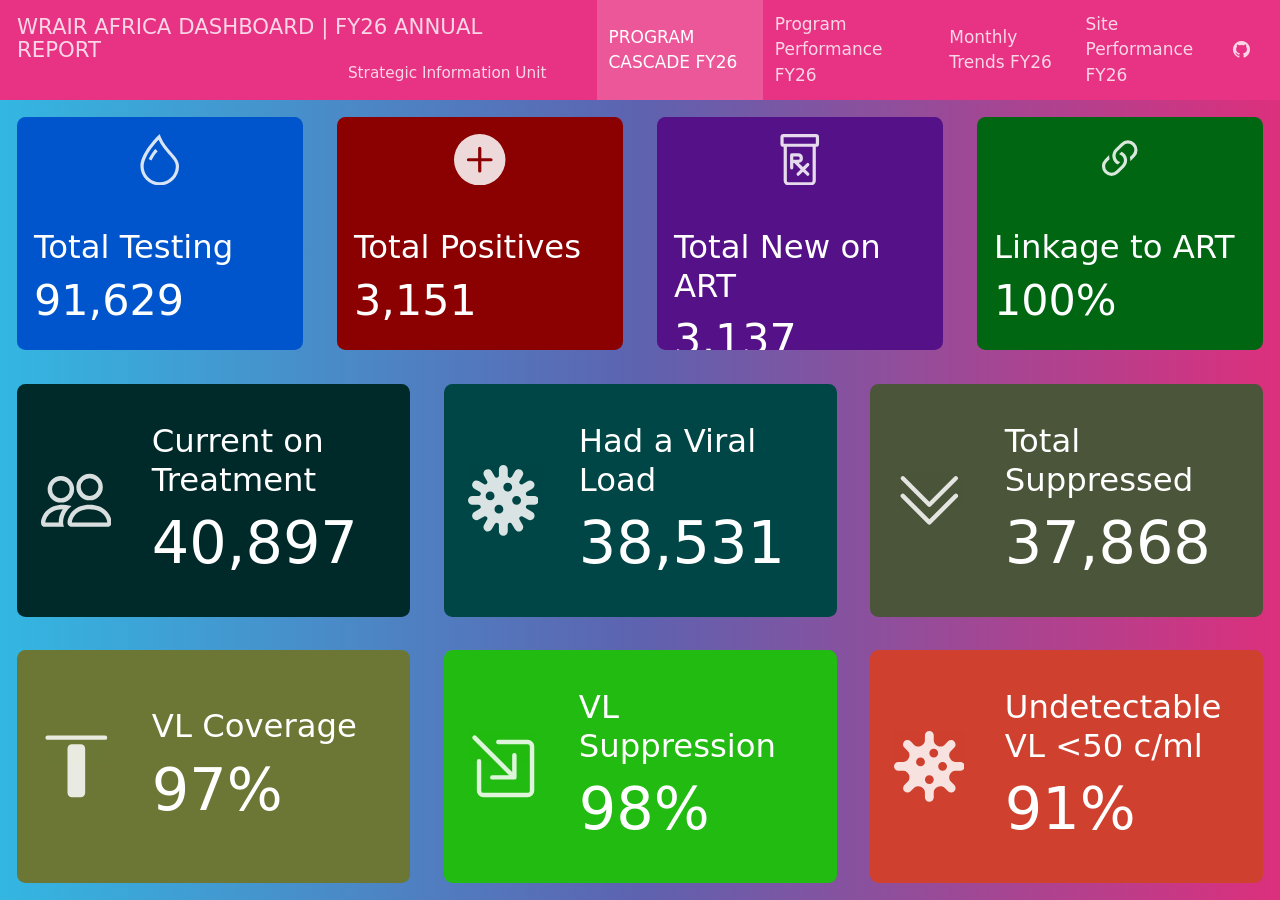
==== commit a43a0fe0: "Updated" ====
--- a/index.html
+++ b/index.html
@@ -42,9 +42,9 @@
 <link href="index_files/libs/quarto-html/quarto-syntax-highlighting-bf27225e3a48a9273f3daa8f8e829971.css" rel="stylesheet" class="quarto-color-scheme-extra" id="quarto-text-highlighting-styles">
 <script src="index_files/libs/bootstrap/bootstrap.min.js"></script>
 <link href="index_files/libs/bootstrap/bootstrap-icons.css" rel="stylesheet">
-<link href="index_files/libs/bootstrap/bootstrap-7facf11f63d7d0d89c7c635fd84611d6.min.css" rel="stylesheet" append-hash="true" class="quarto-color-scheme" id="quarto-bootstrap" data-mode="light">
-<link href="index_files/libs/bootstrap/bootstrap-dark-7facf11f63d7d0d89c7c635fd84611d6.min.css" rel="stylesheet" append-hash="true" class="quarto-color-scheme quarto-color-alternate" id="quarto-bootstrap" data-mode="light">
-<link href="index_files/libs/bootstrap/bootstrap-7facf11f63d7d0d89c7c635fd84611d6.min.css" rel="stylesheet" append-hash="true" class="quarto-color-scheme-extra" id="quarto-bootstrap" data-mode="light">
+<link href="index_files/libs/bootstrap/bootstrap-f6edae8c93117ef1201cd21d705702a7.min.css" rel="stylesheet" append-hash="true" class="quarto-color-scheme" id="quarto-bootstrap" data-mode="light">
+<link href="index_files/libs/bootstrap/bootstrap-dark-f6edae8c93117ef1201cd21d705702a7.min.css" rel="stylesheet" append-hash="true" class="quarto-color-scheme quarto-color-alternate" id="quarto-bootstrap" data-mode="light">
+<link href="index_files/libs/bootstrap/bootstrap-f6edae8c93117ef1201cd21d705702a7.min.css" rel="stylesheet" append-hash="true" class="quarto-color-scheme-extra" id="quarto-bootstrap" data-mode="light">
 <script src="index_files/libs/quarto-dashboard/quarto-dashboard.js"></script>
 <script src="index_files/libs/quarto-dashboard/stickythead.js"></script>
 
@@ -300,8 +300,8 @@
 </span></div></div>
 <div class="card-body html-fill-item html-fill-container">
 <div class="cell-output-display html-fill-item html-fill-container">
-<div class="plotly html-widget html-fill-item html-fill-container" id="htmlwidget-f20289bf41d0674518d8" style="width:100%;height:406px;"></div>
-<script type="application/json" data-for="htmlwidget-f20289bf41d0674518d8">{"x":{"visdat":{"81485505130e":["function () ","plotlyVisDat"]},"cur_data":"81485505130e","attrs":{"81485505130e":{"y":{},"x":{},"orientation":"h","text":{},"textposition":"outside","cliponaxis":false,"textfont":{"color":"#0b0b0b","size":15},"customdata":{},"hovertemplate":"%{y}: %{text}<br>Source: %{customdata}<extra><\/extra>","color":{},"colors":["#0a7d0a","#6cc46c","#fab219","#d03b3b"],"alpha_stroke":1,"sizes":[10,100],"spans":[1,20],"type":"bar"}},"layout":{"margin":{"b":10,"l":10,"t":10,"r":30},"font":{"size":16,"color":"#0b0b0b"},"paper_bgcolor":"white","plot_bgcolor":"white","hoverlabel":{"font":{"size":16}},"xaxis":{"domain":[0,1],"automargin":true,"title":"","tickformat":".0%","range":[0,1.95],"gridcolor":"#e8e8e5","tickvals":[0,0.25,0.5,0.75,1,1.25,1.5]},"yaxis":{"domain":[0,1],"automargin":true,"title":"","type":"category","categoryorder":"array","categoryarray":["POST_RESP","PrEP_NEW","PMTCT_ART","PMTCT_STAT_POS_NEW","PMTCT_STAT_POS","PMTCT_STAT","TB_PREV_D","TB_ART","TX_PVLS_N","TX_PVLS_D","TX_CURR","TX_NEW","HTS_SELF","HTS_INDEX_POS","HTS_INDEX","HTS_TST_POS","HTS_TST"]},"bargap":0.29999999999999999,"legend":{"orientation":"h","x":0,"y":1.05,"title":{"text":"Achievement  "}},"shapes":[{"type":"line","x0":1,"x1":1,"y0":0,"y1":1,"yref":"paper","line":{"color":"#0b0b0b","width":2,"dash":"dot"}}],"hovermode":"closest","showlegend":true},"source":"A","config":{"modeBarButtonsToAdd":["hoverclosest","hovercompare"],"showSendToCloud":false,"displayModeBar":false,"responsive":true},"data":[{"y":["HTS_TST","HTS_INDEX","TX_CURR","TX_PVLS_D","TX_PVLS_N","TB_PREV_D","PMTCT_STAT","PrEP_NEW"],"x":[1.0107551790323648,0.96098210886943281,0.95778679869535632,0.9811066126855601,1.0149557759313856,1.2844171060339777,1.1203670385030586,1.2523400936037441],"orientation":"h","text":["101%  91,629 / 90,654","96%  5,049 / 5,254","96%  40,818 / 42,617","98%  38,531 / 39,273","101%  37,868 / 37,310","128%  4,385 / 3,414","112%  12,454 / 11,116","125%  3,211 / 2,564"],"textposition":["outside","outside","outside","outside","outside","outside","outside","outside"],"cliponaxis":false,"textfont":{"color":"#0b0b0b","size":15},"customdata":["DHIS2","DHIS2","DHIS2","RADET","RADET","DHIS2","DHIS2","DHIS2"],"hovertemplate":["%{y}: %{text}<br>Source: %{customdata}<extra><\/extra>","%{y}: %{text}<br>Source: %{customdata}<extra><\/extra>","%{y}: %{text}<br>Source: %{customdata}<extra><\/extra>","%{y}: %{text}<br>Source: %{customdata}<extra><\/extra>","%{y}: %{text}<br>Source: %{customdata}<extra><\/extra>","%{y}: %{text}<br>Source: %{customdata}<extra><\/extra>","%{y}: %{text}<br>Source: %{customdata}<extra><\/extra>","%{y}: %{text}<br>Source: %{customdata}<extra><\/extra>"],"type":"bar","name":"90% and above","marker":{"color":"rgba(10,125,10,1)","line":{"color":"rgba(10,125,10,1)"}},"error_y":{"color":"rgba(10,125,10,1)"},"error_x":{"color":"rgba(10,125,10,1)"},"xaxis":"x","yaxis":"y","frame":null},{"y":["HTS_TST_POS","TX_NEW","TB_ART","PMTCT_STAT_POS_NEW"],"x":[0.85998908296943233,0.87332962138084635,0.7837078651685393,0.75],"orientation":"h","text":["86%  3,151 / 3,664","87%  3,137 / 3,592","78%  279 / 356","75%  48 / 64"],"textposition":["outside","outside","outside","outside"],"cliponaxis":false,"textfont":{"color":"#0b0b0b","size":15},"customdata":["DHIS2","DHIS2","DHIS2","DHIS2"],"hovertemplate":["%{y}: %{text}<br>Source: %{customdata}<extra><\/extra>","%{y}: %{text}<br>Source: %{customdata}<extra><\/extra>","%{y}: %{text}<br>Source: %{customdata}<extra><\/extra>","%{y}: %{text}<br>Source: %{customdata}<extra><\/extra>"],"type":"bar","name":"75-89%","marker":{"color":"rgba(108,196,108,1)","line":{"color":"rgba(108,196,108,1)"}},"error_y":{"color":"rgba(108,196,108,1)"},"error_x":{"color":"rgba(108,196,108,1)"},"xaxis":"x","yaxis":"y","frame":null},{"y":["HTS_INDEX_POS","HTS_SELF","PMTCT_STAT_POS","PMTCT_ART"],"x":[0.67085427135678388,0.56890597147950084,0.71875,0.68125000000000002],"orientation":"h","text":["67%  267 / 398","57%  10,213 / 17,952","72%  345 / 480","68%  327 / 480"],"textposition":["outside","outside","outside","outside"],"cliponaxis":false,"textfont":{"color":"#0b0b0b","size":15},"customdata":["DHIS2","DHIS2","DHIS2","DHIS2"],"hovertemplate":["%{y}: %{text}<br>Source: %{customdata}<extra><\/extra>","%{y}: %{text}<br>Source: %{customdata}<extra><\/extra>","%{y}: %{text}<br>Source: %{customdata}<extra><\/extra>","%{y}: %{text}<br>Source: %{customdata}<extra><\/extra>"],"type":"bar","name":"50-74%","marker":{"color":"rgba(250,178,25,1)","line":{"color":"rgba(250,178,25,1)"}},"error_y":{"color":"rgba(250,178,25,1)"},"error_x":{"color":"rgba(250,178,25,1)"},"xaxis":"x","yaxis":"y","frame":null},{"y":["POST_RESP"],"x":[0.30286343612334804],"orientation":"h","text":"30%  275 / 908","textposition":"outside","cliponaxis":false,"textfont":{"color":"#0b0b0b","size":15},"customdata":["DHIS2"],"hovertemplate":"%{y}: %{text}<br>Source: %{customdata}<extra><\/extra>","type":"bar","name":"Below 50%","marker":{"color":"rgba(208,59,59,1)","line":{"color":"rgba(208,59,59,1)"}},"error_y":{"color":"rgba(208,59,59,1)"},"error_x":{"color":"rgba(208,59,59,1)"},"xaxis":"x","yaxis":"y","frame":null}],"highlight":{"on":"plotly_click","persistent":false,"dynamic":false,"selectize":false,"opacityDim":0.20000000000000001,"selected":{"opacity":1},"debounce":0},"shinyEvents":["plotly_hover","plotly_click","plotly_selected","plotly_relayout","plotly_brushed","plotly_brushing","plotly_clickannotation","plotly_doubleclick","plotly_deselect","plotly_afterplot","plotly_sunburstclick"],"base_url":"https://plot.ly"},"evals":[],"jsHooks":[]}</script>
+<div class="plotly html-widget html-fill-item html-fill-container" id="htmlwidget-ace1277959bfea229562" style="width:100%;height:406px;"></div>
+<script type="application/json" data-for="htmlwidget-ace1277959bfea229562">{"x":{"visdat":{"d11428537374":["function () ","plotlyVisDat"]},"cur_data":"d11428537374","attrs":{"d11428537374":{"y":{},"x":{},"orientation":"h","text":{},"textposition":"outside","cliponaxis":false,"textfont":{"color":"#0b0b0b","size":15},"customdata":{},"hovertemplate":"%{y}: %{text}<br>Source: %{customdata}<extra><\/extra>","color":{},"colors":["#0a7d0a","#6cc46c","#fab219","#d03b3b"],"alpha_stroke":1,"sizes":[10,100],"spans":[1,20],"type":"bar"}},"layout":{"margin":{"b":10,"l":10,"t":10,"r":30},"font":{"size":16,"color":"#0b0b0b"},"paper_bgcolor":"white","plot_bgcolor":"white","hoverlabel":{"font":{"size":16}},"xaxis":{"domain":[0,1],"automargin":true,"title":"","tickformat":".0%","range":[0,1.95],"gridcolor":"#e8e8e5","tickvals":[0,0.25,0.5,0.75,1,1.25,1.5]},"yaxis":{"domain":[0,1],"automargin":true,"title":"","type":"category","categoryorder":"array","categoryarray":["POST_RESP","PrEP_NEW","PMTCT_ART","PMTCT_STAT_POS_NEW","PMTCT_STAT_POS","PMTCT_STAT","TB_PREV_D","TB_ART","TX_PVLS_N","TX_PVLS_D","TX_CURR","TX_NEW","HTS_SELF","HTS_INDEX_POS","HTS_INDEX","HTS_TST_POS","HTS_TST"]},"bargap":0.29999999999999999,"legend":{"orientation":"h","x":0,"y":1.05,"title":{"text":"Achievement  "}},"shapes":[{"type":"line","x0":1,"x1":1,"y0":0,"y1":1,"yref":"paper","line":{"color":"#0b0b0b","width":2,"dash":"dot"}}],"hovermode":"closest","showlegend":true},"source":"A","config":{"modeBarButtonsToAdd":["hoverclosest","hovercompare"],"showSendToCloud":false,"displayModeBar":false,"responsive":true},"data":[{"y":["HTS_TST","HTS_INDEX","TX_CURR","TX_PVLS_D","TX_PVLS_N","TB_PREV_D","PMTCT_STAT","PrEP_NEW"],"x":[1.0107551790323648,0.96098210886943281,0.95778679869535632,0.9811066126855601,1.0149557759313856,1.2844171060339777,1.1203670385030586,1.2523400936037441],"orientation":"h","text":["101%  91,629 / 90,654","96%  5,049 / 5,254","96%  40,818 / 42,617","98%  38,531 / 39,273","101%  37,868 / 37,310","128%  4,385 / 3,414","112%  12,454 / 11,116","125%  3,211 / 2,564"],"textposition":["outside","outside","outside","outside","outside","outside","outside","outside"],"cliponaxis":false,"textfont":{"color":"#0b0b0b","size":15},"customdata":["DHIS2","DHIS2","DHIS2","RADET","RADET","DHIS2","DHIS2","DHIS2"],"hovertemplate":["%{y}: %{text}<br>Source: %{customdata}<extra><\/extra>","%{y}: %{text}<br>Source: %{customdata}<extra><\/extra>","%{y}: %{text}<br>Source: %{customdata}<extra><\/extra>","%{y}: %{text}<br>Source: %{customdata}<extra><\/extra>","%{y}: %{text}<br>Source: %{customdata}<extra><\/extra>","%{y}: %{text}<br>Source: %{customdata}<extra><\/extra>","%{y}: %{text}<br>Source: %{customdata}<extra><\/extra>","%{y}: %{text}<br>Source: %{customdata}<extra><\/extra>"],"type":"bar","name":"90% and above","marker":{"color":"rgba(10,125,10,1)","line":{"color":"rgba(10,125,10,1)"}},"error_y":{"color":"rgba(10,125,10,1)"},"error_x":{"color":"rgba(10,125,10,1)"},"xaxis":"x","yaxis":"y","frame":null},{"y":["HTS_TST_POS","TX_NEW","TB_ART","PMTCT_STAT_POS_NEW"],"x":[0.85998908296943233,0.87332962138084635,0.7837078651685393,0.75],"orientation":"h","text":["86%  3,151 / 3,664","87%  3,137 / 3,592","78%  279 / 356","75%  48 / 64"],"textposition":["outside","outside","outside","outside"],"cliponaxis":false,"textfont":{"color":"#0b0b0b","size":15},"customdata":["DHIS2","DHIS2","DHIS2","DHIS2"],"hovertemplate":["%{y}: %{text}<br>Source: %{customdata}<extra><\/extra>","%{y}: %{text}<br>Source: %{customdata}<extra><\/extra>","%{y}: %{text}<br>Source: %{customdata}<extra><\/extra>","%{y}: %{text}<br>Source: %{customdata}<extra><\/extra>"],"type":"bar","name":"75-89%","marker":{"color":"rgba(108,196,108,1)","line":{"color":"rgba(108,196,108,1)"}},"error_y":{"color":"rgba(108,196,108,1)"},"error_x":{"color":"rgba(108,196,108,1)"},"xaxis":"x","yaxis":"y","frame":null},{"y":["HTS_INDEX_POS","HTS_SELF","PMTCT_STAT_POS","PMTCT_ART"],"x":[0.67085427135678388,0.56890597147950084,0.71875,0.68125000000000002],"orientation":"h","text":["67%  267 / 398","57%  10,213 / 17,952","72%  345 / 480","68%  327 / 480"],"textposition":["outside","outside","outside","outside"],"cliponaxis":false,"textfont":{"color":"#0b0b0b","size":15},"customdata":["DHIS2","DHIS2","DHIS2","DHIS2"],"hovertemplate":["%{y}: %{text}<br>Source: %{customdata}<extra><\/extra>","%{y}: %{text}<br>Source: %{customdata}<extra><\/extra>","%{y}: %{text}<br>Source: %{customdata}<extra><\/extra>","%{y}: %{text}<br>Source: %{customdata}<extra><\/extra>"],"type":"bar","name":"50-74%","marker":{"color":"rgba(250,178,25,1)","line":{"color":"rgba(250,178,25,1)"}},"error_y":{"color":"rgba(250,178,25,1)"},"error_x":{"color":"rgba(250,178,25,1)"},"xaxis":"x","yaxis":"y","frame":null},{"y":["POST_RESP"],"x":[0.30286343612334804],"orientation":"h","text":"30%  275 / 908","textposition":"outside","cliponaxis":false,"textfont":{"color":"#0b0b0b","size":15},"customdata":["DHIS2"],"hovertemplate":"%{y}: %{text}<br>Source: %{customdata}<extra><\/extra>","type":"bar","name":"Below 50%","marker":{"color":"rgba(208,59,59,1)","line":{"color":"rgba(208,59,59,1)"}},"error_y":{"color":"rgba(208,59,59,1)"},"error_x":{"color":"rgba(208,59,59,1)"},"xaxis":"x","yaxis":"y","frame":null}],"highlight":{"on":"plotly_click","persistent":false,"dynamic":false,"selectize":false,"opacityDim":0.20000000000000001,"selected":{"opacity":1},"debounce":0},"shinyEvents":["plotly_hover","plotly_click","plotly_selected","plotly_relayout","plotly_brushed","plotly_brushing","plotly_clickannotation","plotly_doubleclick","plotly_deselect","plotly_afterplot","plotly_sunburstclick"],"base_url":"https://plot.ly"},"evals":[],"jsHooks":[]}</script>
 </div>
 </div>
 <bslib-tooltip placement="auto" bsoptions="[]" data-require-bs-version="5" data-require-bs-caller="tooltip()">
@@ -315,8 +315,8 @@
 </span></div></div>
 <div class="card-body html-fill-item html-fill-container">
 <div class="cell-output-display html-fill-item html-fill-container">
-<div class="plotly html-widget html-fill-item html-fill-container" id="htmlwidget-9f31d56e01af07ce3693" style="width:100%;height:406px;"></div>
-<script type="application/json" data-for="htmlwidget-9f31d56e01af07ce3693">{"x":{"visdat":{"81482a8f7c12":["function () ","plotlyVisDat"],"814866313b8e":["function () ","data"],"814831401bfb":["function () ","data"]},"cur_data":"814831401bfb","attrs":{"814866313b8e":{"alpha_stroke":1,"sizes":[10,100],"spans":[1,20],"x":{},"y":{},"type":"scatter","mode":"markers","name":"Male","marker":{"color":"#2a78d6","size":16,"symbol":"circle"},"text":{},"hovertemplate":"Male %{y}: %{x:.0%}<br>%{text}<extra><\/extra>","inherit":true},"814831401bfb":{"alpha_stroke":1,"sizes":[10,100],"spans":[1,20],"x":{},"y":{},"type":"scatter","mode":"markers","name":"Female","marker":{"color":"#eb6834","size":16,"symbol":"diamond"},"text":{},"hovertemplate":"Female %{y}: %{x:.0%}<br>%{text}<extra><\/extra>","inherit":true}},"layout":{"margin":{"b":10,"l":10,"t":10,"r":30},"font":{"size":16,"color":"#0b0b0b"},"paper_bgcolor":"white","plot_bgcolor":"white","hoverlabel":{"font":{"size":16}},"xaxis":{"domain":[0,1],"automargin":true,"title":"","tickformat":".0%","range":[0,1.02],"gridcolor":"#e8e8e5"},"yaxis":{"domain":[0,1],"automargin":true,"title":"","categoryorder":"array","categoryarray":["<1","1-4","5-9","10-14","15-19","20-24","25-29","30-34","35-39","40-44","45-49","50+"],"type":"category"},"legend":{"orientation":"h","x":0,"y":1.0600000000000001},"shapes":[{"type":"line","x0":0.94999999999999996,"x1":0.94999999999999996,"y0":0,"y1":1,"yref":"paper","line":{"dash":"dot","color":"#52514e","width":2}}],"hovermode":"closest","showlegend":true},"source":"A","config":{"modeBarButtonsToAdd":["hoverclosest","hovercompare"],"showSendToCloud":false,"displayModeBar":false,"responsive":true},"data":[{"x":[0.94117647058823528,0.94915254237288138,0.95454545454545459,0.95911949685534592,0.95183776932826358,0.96018465089440275,0.97183876311430151,0.97146833681280442,0.97008797653958945,0.96524718551150268,0.97505749159738198],"y":["1-4","5-9","10-14","15-19","20-24","25-29","30-34","35-39","40-44","45-49","50+"],"type":"scatter","mode":"markers","name":"Male","marker":{"color":"#2a78d6","size":16,"symbol":"circle","line":{"color":"rgba(31,119,180,1)"}},"text":["16 of 17 eligible","56 of 59 eligible","147 of 154 eligible","305 of 318 eligible","751 of 789 eligible","1,664 of 1,733 eligible","1,760 of 1,811 eligible","1,396 of 1,437 eligible","1,654 of 1,705 eligible","1,972 of 2,043 eligible","5,512 of 5,653 eligible"],"hovertemplate":["Male %{y}: %{x:.0%}<br>%{text}<extra><\/extra>","Male %{y}: %{x:.0%}<br>%{text}<extra><\/extra>","Male %{y}: %{x:.0%}<br>%{text}<extra><\/extra>","Male %{y}: %{x:.0%}<br>%{text}<extra><\/extra>","Male %{y}: %{x:.0%}<br>%{text}<extra><\/extra>","Male %{y}: %{x:.0%}<br>%{text}<extra><\/extra>","Male %{y}: %{x:.0%}<br>%{text}<extra><\/extra>","Male %{y}: %{x:.0%}<br>%{text}<extra><\/extra>","Male %{y}: %{x:.0%}<br>%{text}<extra><\/extra>","Male %{y}: %{x:.0%}<br>%{text}<extra><\/extra>","Male %{y}: %{x:.0%}<br>%{text}<extra><\/extra>"],"error_y":{"color":"rgba(31,119,180,1)"},"error_x":{"color":"rgba(31,119,180,1)"},"line":{"color":"rgba(31,119,180,1)"},"xaxis":"x","yaxis":"y","frame":null},{"x":[1,0.80000000000000004,0.98275862068965514,0.97999999999999998,0.95238095238095233,0.95625000000000004,0.96875,0.95713589868485138,0.96889176928062215,0.96865079365079365,0.97603436581505765,0.97561323445521964],"y":["<1","1-4","5-9","10-14","15-19","20-24","25-29","30-34","35-39","40-44","45-49","50+"],"type":"scatter","mode":"markers","name":"Female","marker":{"color":"#eb6834","size":16,"symbol":"diamond","line":{"color":"rgba(255,127,14,1)"}},"text":["1 of 1 eligible","8 of 10 eligible","57 of 58 eligible","147 of 150 eligible","300 of 315 eligible","612 of 640 eligible","1,178 of 1,216 eligible","1,965 of 2,053 eligible","2,990 of 3,086 eligible","4,882 of 5,040 eligible","4,317 of 4,423 eligible","6,841 of 7,012 eligible"],"hovertemplate":["Female %{y}: %{x:.0%}<br>%{text}<extra><\/extra>","Female %{y}: %{x:.0%}<br>%{text}<extra><\/extra>","Female %{y}: %{x:.0%}<br>%{text}<extra><\/extra>","Female %{y}: %{x:.0%}<br>%{text}<extra><\/extra>","Female %{y}: %{x:.0%}<br>%{text}<extra><\/extra>","Female %{y}: %{x:.0%}<br>%{text}<extra><\/extra>","Female %{y}: %{x:.0%}<br>%{text}<extra><\/extra>","Female %{y}: %{x:.0%}<br>%{text}<extra><\/extra>","Female %{y}: %{x:.0%}<br>%{text}<extra><\/extra>","Female %{y}: %{x:.0%}<br>%{text}<extra><\/extra>","Female %{y}: %{x:.0%}<br>%{text}<extra><\/extra>","Female %{y}: %{x:.0%}<br>%{text}<extra><\/extra>"],"error_y":{"color":"rgba(255,127,14,1)"},"error_x":{"color":"rgba(255,127,14,1)"},"line":{"color":"rgba(255,127,14,1)"},"xaxis":"x","yaxis":"y","frame":null}],"highlight":{"on":"plotly_click","persistent":false,"dynamic":false,"selectize":false,"opacityDim":0.20000000000000001,"selected":{"opacity":1},"debounce":0},"shinyEvents":["plotly_hover","plotly_click","plotly_selected","plotly_relayout","plotly_brushed","plotly_brushing","plotly_clickannotation","plotly_doubleclick","plotly_deselect","plotly_afterplot","plotly_sunburstclick"],"base_url":"https://plot.ly"},"evals":[],"jsHooks":[]}</script>
+<div class="plotly html-widget html-fill-item html-fill-container" id="htmlwidget-a0cbcb22b1657acc7862" style="width:100%;height:406px;"></div>
+<script type="application/json" data-for="htmlwidget-a0cbcb22b1657acc7862">{"x":{"visdat":{"d1145092266":["function () ","plotlyVisDat"],"d11467314568":["function () ","data"],"d11452ada12":["function () ","data"]},"cur_data":"d11452ada12","attrs":{"d11467314568":{"alpha_stroke":1,"sizes":[10,100],"spans":[1,20],"x":{},"y":{},"type":"scatter","mode":"markers","name":"Male","marker":{"color":"#2a78d6","size":16,"symbol":"circle"},"text":{},"hovertemplate":"Male %{y}: %{x:.0%}<br>%{text}<extra><\/extra>","inherit":true},"d11452ada12":{"alpha_stroke":1,"sizes":[10,100],"spans":[1,20],"x":{},"y":{},"type":"scatter","mode":"markers","name":"Female","marker":{"color":"#eb6834","size":16,"symbol":"diamond"},"text":{},"hovertemplate":"Female %{y}: %{x:.0%}<br>%{text}<extra><\/extra>","inherit":true}},"layout":{"margin":{"b":10,"l":10,"t":10,"r":30},"font":{"size":16,"color":"#0b0b0b"},"paper_bgcolor":"white","plot_bgcolor":"white","hoverlabel":{"font":{"size":16}},"xaxis":{"domain":[0,1],"automargin":true,"title":"","tickformat":".0%","range":[0,1.02],"gridcolor":"#e8e8e5"},"yaxis":{"domain":[0,1],"automargin":true,"title":"","categoryorder":"array","categoryarray":["<1","1-4","5-9","10-14","15-19","20-24","25-29","30-34","35-39","40-44","45-49","50+"],"type":"category"},"legend":{"orientation":"h","x":0,"y":1.0600000000000001},"shapes":[{"type":"line","x0":0.94999999999999996,"x1":0.94999999999999996,"y0":0,"y1":1,"yref":"paper","line":{"dash":"dot","color":"#52514e","width":2}}],"hovermode":"closest","showlegend":true},"source":"A","config":{"modeBarButtonsToAdd":["hoverclosest","hovercompare"],"showSendToCloud":false,"displayModeBar":false,"responsive":true},"data":[{"x":[0.94117647058823528,0.94915254237288138,0.95454545454545459,0.95911949685534592,0.95183776932826358,0.96018465089440275,0.97183876311430151,0.97146833681280442,0.97008797653958945,0.96524718551150268,0.97505749159738198],"y":["1-4","5-9","10-14","15-19","20-24","25-29","30-34","35-39","40-44","45-49","50+"],"type":"scatter","mode":"markers","name":"Male","marker":{"color":"#2a78d6","size":16,"symbol":"circle","line":{"color":"rgba(31,119,180,1)"}},"text":["16 of 17 eligible","56 of 59 eligible","147 of 154 eligible","305 of 318 eligible","751 of 789 eligible","1,664 of 1,733 eligible","1,760 of 1,811 eligible","1,396 of 1,437 eligible","1,654 of 1,705 eligible","1,972 of 2,043 eligible","5,512 of 5,653 eligible"],"hovertemplate":["Male %{y}: %{x:.0%}<br>%{text}<extra><\/extra>","Male %{y}: %{x:.0%}<br>%{text}<extra><\/extra>","Male %{y}: %{x:.0%}<br>%{text}<extra><\/extra>","Male %{y}: %{x:.0%}<br>%{text}<extra><\/extra>","Male %{y}: %{x:.0%}<br>%{text}<extra><\/extra>","Male %{y}: %{x:.0%}<br>%{text}<extra><\/extra>","Male %{y}: %{x:.0%}<br>%{text}<extra><\/extra>","Male %{y}: %{x:.0%}<br>%{text}<extra><\/extra>","Male %{y}: %{x:.0%}<br>%{text}<extra><\/extra>","Male %{y}: %{x:.0%}<br>%{text}<extra><\/extra>","Male %{y}: %{x:.0%}<br>%{text}<extra><\/extra>"],"error_y":{"color":"rgba(31,119,180,1)"},"error_x":{"color":"rgba(31,119,180,1)"},"line":{"color":"rgba(31,119,180,1)"},"xaxis":"x","yaxis":"y","frame":null},{"x":[1,0.80000000000000004,0.98275862068965514,0.97999999999999998,0.95238095238095233,0.95625000000000004,0.96875,0.95713589868485138,0.96889176928062215,0.96865079365079365,0.97603436581505765,0.97561323445521964],"y":["<1","1-4","5-9","10-14","15-19","20-24","25-29","30-34","35-39","40-44","45-49","50+"],"type":"scatter","mode":"markers","name":"Female","marker":{"color":"#eb6834","size":16,"symbol":"diamond","line":{"color":"rgba(255,127,14,1)"}},"text":["1 of 1 eligible","8 of 10 eligible","57 of 58 eligible","147 of 150 eligible","300 of 315 eligible","612 of 640 eligible","1,178 of 1,216 eligible","1,965 of 2,053 eligible","2,990 of 3,086 eligible","4,882 of 5,040 eligible","4,317 of 4,423 eligible","6,841 of 7,012 eligible"],"hovertemplate":["Female %{y}: %{x:.0%}<br>%{text}<extra><\/extra>","Female %{y}: %{x:.0%}<br>%{text}<extra><\/extra>","Female %{y}: %{x:.0%}<br>%{text}<extra><\/extra>","Female %{y}: %{x:.0%}<br>%{text}<extra><\/extra>","Female %{y}: %{x:.0%}<br>%{text}<extra><\/extra>","Female %{y}: %{x:.0%}<br>%{text}<extra><\/extra>","Female %{y}: %{x:.0%}<br>%{text}<extra><\/extra>","Female %{y}: %{x:.0%}<br>%{text}<extra><\/extra>","Female %{y}: %{x:.0%}<br>%{text}<extra><\/extra>","Female %{y}: %{x:.0%}<br>%{text}<extra><\/extra>","Female %{y}: %{x:.0%}<br>%{text}<extra><\/extra>","Female %{y}: %{x:.0%}<br>%{text}<extra><\/extra>"],"error_y":{"color":"rgba(255,127,14,1)"},"error_x":{"color":"rgba(255,127,14,1)"},"line":{"color":"rgba(255,127,14,1)"},"xaxis":"x","yaxis":"y","frame":null}],"highlight":{"on":"plotly_click","persistent":false,"dynamic":false,"selectize":false,"opacityDim":0.20000000000000001,"selected":{"opacity":1},"debounce":0},"shinyEvents":["plotly_hover","plotly_click","plotly_selected","plotly_relayout","plotly_brushed","plotly_brushing","plotly_clickannotation","plotly_doubleclick","plotly_deselect","plotly_afterplot","plotly_sunburstclick"],"base_url":"https://plot.ly"},"evals":[],"jsHooks":[]}</script>
 </div>
 </div>
 <bslib-tooltip placement="auto" bsoptions="[]" data-require-bs-version="5" data-require-bs-caller="tooltip()">
@@ -336,8 +336,8 @@
 </span></div></div>
 <div class="card-body html-fill-item html-fill-container">
 <div class="cell-output-display html-fill-item html-fill-container">
-<div class="plotly html-widget html-fill-item html-fill-container" id="htmlwidget-f9dcc7cdcb735b366dca" style="width:100%;height:406px;"></div>
-<script type="application/json" data-for="htmlwidget-f9dcc7cdcb735b366dca">{"x":{"data":[{"x":["2025-10-01","2025-11-01","2025-12-01","2026-01-01","2026-02-01","2026-03-01","2026-04-01","2026-05-01","2026-06-01","2026-07-01","2026-08-01","2026-09-01"],"y":[207,256,236,316,356,451,170,136,261,227,221,314],"mode":"lines+markers","line":{"color":"#2a78d6","width":2},"marker":{"color":"#2a78d6","size":8,"line":{"color":"rgba(31,119,180,1)"}},"hovertemplate":["New positives %{x|%b %Y}: %{y:,}<extra><\/extra>","New positives %{x|%b %Y}: %{y:,}<extra><\/extra>","New positives %{x|%b %Y}: %{y:,}<extra><\/extra>","New positives %{x|%b %Y}: %{y:,}<extra><\/extra>","New positives %{x|%b %Y}: %{y:,}<extra><\/extra>","New positives %{x|%b %Y}: %{y:,}<extra><\/extra>","New positives %{x|%b %Y}: %{y:,}<extra><\/extra>","New positives %{x|%b %Y}: %{y:,}<extra><\/extra>","New positives %{x|%b %Y}: %{y:,}<extra><\/extra>","New positives %{x|%b %Y}: %{y:,}<extra><\/extra>","New positives %{x|%b %Y}: %{y:,}<extra><\/extra>","New positives %{x|%b %Y}: %{y:,}<extra><\/extra>"],"showlegend":false,"type":"scatter","error_y":{"color":"rgba(31,119,180,1)"},"error_x":{"color":"rgba(31,119,180,1)"},"xaxis":"x","yaxis":"y","frame":null},{"x":["2025-10-01","2025-11-01","2025-12-01","2026-01-01","2026-02-01","2026-03-01","2026-04-01","2026-05-01","2026-06-01","2026-07-01","2026-08-01","2026-09-01"],"y":[209,256,236,313,354,447,166,136,261,221,222,316],"mode":"lines+markers","line":{"color":"#2a78d6","width":2},"marker":{"color":"#2a78d6","size":8,"line":{"color":"rgba(255,127,14,1)"}},"hovertemplate":["New on ART %{x|%b %Y}: %{y:,}<extra><\/extra>","New on ART %{x|%b %Y}: %{y:,}<extra><\/extra>","New on ART %{x|%b %Y}: %{y:,}<extra><\/extra>","New on ART %{x|%b %Y}: %{y:,}<extra><\/extra>","New on ART %{x|%b %Y}: %{y:,}<extra><\/extra>","New on ART %{x|%b %Y}: %{y:,}<extra><\/extra>","New on ART %{x|%b %Y}: %{y:,}<extra><\/extra>","New on ART %{x|%b %Y}: %{y:,}<extra><\/extra>","New on ART %{x|%b %Y}: %{y:,}<extra><\/extra>","New on ART %{x|%b %Y}: %{y:,}<extra><\/extra>","New on ART %{x|%b %Y}: %{y:,}<extra><\/extra>","New on ART %{x|%b %Y}: %{y:,}<extra><\/extra>"],"showlegend":false,"type":"scatter","error_y":{"color":"rgba(255,127,14,1)"},"error_x":{"color":"rgba(255,127,14,1)"},"xaxis":"x2","yaxis":"y2","frame":null},{"x":["2025-10-01","2025-11-01","2025-12-01","2026-01-01","2026-02-01","2026-03-01","2026-04-01","2026-05-01","2026-06-01","2026-07-01","2026-08-01","2026-09-01"],"y":[41341,41712,41631,42076,42284,42144,42194,42576,42757,43042,42172,40818],"mode":"lines+markers","line":{"color":"#2a78d6","width":2},"marker":{"color":"#2a78d6","size":8,"line":{"color":"rgba(44,160,44,1)"}},"hovertemplate":["Current on ART %{x|%b %Y}: %{y:,}<extra><\/extra>","Current on ART %{x|%b %Y}: %{y:,}<extra><\/extra>","Current on ART %{x|%b %Y}: %{y:,}<extra><\/extra>","Current on ART %{x|%b %Y}: %{y:,}<extra><\/extra>","Current on ART %{x|%b %Y}: %{y:,}<extra><\/extra>","Current on ART %{x|%b %Y}: %{y:,}<extra><\/extra>","Current on ART %{x|%b %Y}: %{y:,}<extra><\/extra>","Current on ART %{x|%b %Y}: %{y:,}<extra><\/extra>","Current on ART %{x|%b %Y}: %{y:,}<extra><\/extra>","Current on ART %{x|%b %Y}: %{y:,}<extra><\/extra>","Current on ART %{x|%b %Y}: %{y:,}<extra><\/extra>","Current on ART %{x|%b %Y}: %{y:,}<extra><\/extra>"],"showlegend":false,"type":"scatter","error_y":{"color":"rgba(44,160,44,1)"},"error_x":{"color":"rgba(44,160,44,1)"},"xaxis":"x3","yaxis":"y3","frame":null},{"x":["2025-10-01","2025-11-01","2025-12-01","2026-01-01","2026-02-01","2026-03-01","2026-04-01","2026-05-01","2026-06-01","2026-07-01","2026-08-01","2026-09-01"],"y":[32750,32125,33475,34377,34967,36918,38064,38605,39059,39885,38700,38473],"mode":"lines+markers","line":{"color":"#2a78d6","width":2},"marker":{"color":"#2a78d6","size":8,"line":{"color":"rgba(214,39,40,1)"}},"hovertemplate":["Had a VL result %{x|%b %Y}: %{y:,}<extra><\/extra>","Had a VL result %{x|%b %Y}: %{y:,}<extra><\/extra>","Had a VL result %{x|%b %Y}: %{y:,}<extra><\/extra>","Had a VL result %{x|%b %Y}: %{y:,}<extra><\/extra>","Had a VL result %{x|%b %Y}: %{y:,}<extra><\/extra>","Had a VL result %{x|%b %Y}: %{y:,}<extra><\/extra>","Had a VL result %{x|%b %Y}: %{y:,}<extra><\/extra>","Had a VL result %{x|%b %Y}: %{y:,}<extra><\/extra>","Had a VL result %{x|%b %Y}: %{y:,}<extra><\/extra>","Had a VL result %{x|%b %Y}: %{y:,}<extra><\/extra>","Had a VL result %{x|%b %Y}: %{y:,}<extra><\/extra>","Had a VL result %{x|%b %Y}: %{y:,}<extra><\/extra>"],"showlegend":false,"type":"scatter","error_y":{"color":"rgba(214,39,40,1)"},"error_x":{"color":"rgba(214,39,40,1)"},"xaxis":"x4","yaxis":"y4","frame":null}],"layout":{"xaxis":{"domain":[0,0.46000000000000002],"automargin":true,"anchor":"y","tickformat":"%b","dtick":"M1","gridcolor":"#e8e8e5"},"xaxis2":{"domain":[0.54000000000000004,1],"automargin":true,"anchor":"y2","tickformat":"%b","dtick":"M1","gridcolor":"#e8e8e5"},"xaxis3":{"domain":[0,0.46000000000000002],"automargin":true,"anchor":"y3","tickformat":"%b","dtick":"M1","gridcolor":"#e8e8e5"},"xaxis4":{"domain":[0.54000000000000004,1],"automargin":true,"anchor":"y4","tickformat":"%b","dtick":"M1","gridcolor":"#e8e8e5"},"yaxis4":{"domain":[0,0.41999999999999998],"automargin":true,"anchor":"x4","rangemode":"tozero","gridcolor":"#e8e8e5"},"yaxis3":{"domain":[0,0.41999999999999998],"automargin":true,"anchor":"x3","rangemode":"tozero","gridcolor":"#e8e8e5"},"yaxis2":{"domain":[0.57999999999999996,1],"automargin":true,"anchor":"x2","rangemode":"tozero","gridcolor":"#e8e8e5"},"yaxis":{"domain":[0.57999999999999996,1],"automargin":true,"anchor":"x","rangemode":"tozero","gridcolor":"#e8e8e5"},"annotations":[{"text":"<b>New positives<\/b>","showarrow":false,"xref":"x domain","yref":"y domain","x":0,"y":1,"yanchor":"bottom","xanchor":"left","font":{"size":16}},{"text":"<b>New on ART<\/b>","showarrow":false,"xref":"x2 domain","yref":"y2 domain","x":0,"y":1,"yanchor":"bottom","xanchor":"left","font":{"size":16}},{"text":"<b>Current on ART<\/b>","showarrow":false,"xref":"x3 domain","yref":"y3 domain","x":0,"y":1,"yanchor":"bottom","xanchor":"left","font":{"size":16}},{"text":"<b>Had a VL result<\/b>","showarrow":false,"xref":"x4 domain","yref":"y4 domain","x":0,"y":1,"yanchor":"bottom","xanchor":"left","font":{"size":16}}],"shapes":[],"images":[],"margin":{"b":10,"l":10,"t":40,"r":10},"hovermode":"closest","showlegend":false,"font":{"size":16,"color":"#0b0b0b"},"paper_bgcolor":"white","plot_bgcolor":"white","hoverlabel":{"font":{"size":16}}},"attrs":{"814814b65013":{"x":{},"y":{},"mode":"lines+markers","line":{"color":"#2a78d6","width":2},"marker":{"size":8,"color":"#2a78d6"},"hovertemplate":"New positives %{x|%b %Y}: %{y:,}<extra><\/extra>","showlegend":false,"alpha_stroke":1,"sizes":[10,100],"spans":[1,20],"type":"scatter"},"814817ea6dce":{"x":{},"y":{},"mode":"lines+markers","line":{"color":"#2a78d6","width":2},"marker":{"size":8,"color":"#2a78d6"},"hovertemplate":"New on ART %{x|%b %Y}: %{y:,}<extra><\/extra>","showlegend":false,"alpha_stroke":1,"sizes":[10,100],"spans":[1,20],"type":"scatter"},"8148525966c7":{"x":{},"y":{},"mode":"lines+markers","line":{"color":"#2a78d6","width":2},"marker":{"size":8,"color":"#2a78d6"},"hovertemplate":"Current on ART %{x|%b %Y}: %{y:,}<extra><\/extra>","showlegend":false,"alpha_stroke":1,"sizes":[10,100],"spans":[1,20],"type":"scatter"},"8148453f70c4":{"x":{},"y":{},"mode":"lines+markers","line":{"color":"#2a78d6","width":2},"marker":{"size":8,"color":"#2a78d6"},"hovertemplate":"Had a VL result %{x|%b %Y}: %{y:,}<extra><\/extra>","showlegend":false,"alpha_stroke":1,"sizes":[10,100],"spans":[1,20],"type":"scatter"}},"source":"A","config":{"modeBarButtonsToAdd":["hoverclosest","hovercompare"],"showSendToCloud":false,"displayModeBar":false,"responsive":true},"highlight":{"on":"plotly_click","persistent":false,"dynamic":false,"selectize":false,"opacityDim":0.20000000000000001,"selected":{"opacity":1},"debounce":0},"subplot":true,"shinyEvents":["plotly_hover","plotly_click","plotly_selected","plotly_relayout","plotly_brushed","plotly_brushing","plotly_clickannotation","plotly_doubleclick","plotly_deselect","plotly_afterplot","plotly_sunburstclick"],"base_url":"https://plot.ly"},"evals":[],"jsHooks":[]}</script>
+<div class="plotly html-widget html-fill-item html-fill-container" id="htmlwidget-75bb1c4d70bbdc072f5d" style="width:100%;height:406px;"></div>
+<script type="application/json" data-for="htmlwidget-75bb1c4d70bbdc072f5d">{"x":{"data":[{"x":["2025-10-01","2025-11-01","2025-12-01","2026-01-01","2026-02-01","2026-03-01","2026-04-01","2026-05-01","2026-06-01","2026-07-01","2026-08-01","2026-09-01"],"y":[207,256,236,316,356,451,170,136,261,227,221,314],"mode":"lines+markers","line":{"color":"#2a78d6","width":2},"marker":{"color":"#2a78d6","size":8,"line":{"color":"rgba(31,119,180,1)"}},"hovertemplate":["New positives %{x|%b %Y}: %{y:,}<extra><\/extra>","New positives %{x|%b %Y}: %{y:,}<extra><\/extra>","New positives %{x|%b %Y}: %{y:,}<extra><\/extra>","New positives %{x|%b %Y}: %{y:,}<extra><\/extra>","New positives %{x|%b %Y}: %{y:,}<extra><\/extra>","New positives %{x|%b %Y}: %{y:,}<extra><\/extra>","New positives %{x|%b %Y}: %{y:,}<extra><\/extra>","New positives %{x|%b %Y}: %{y:,}<extra><\/extra>","New positives %{x|%b %Y}: %{y:,}<extra><\/extra>","New positives %{x|%b %Y}: %{y:,}<extra><\/extra>","New positives %{x|%b %Y}: %{y:,}<extra><\/extra>","New positives %{x|%b %Y}: %{y:,}<extra><\/extra>"],"showlegend":false,"type":"scatter","error_y":{"color":"rgba(31,119,180,1)"},"error_x":{"color":"rgba(31,119,180,1)"},"xaxis":"x","yaxis":"y","frame":null},{"x":["2025-10-01","2025-11-01","2025-12-01","2026-01-01","2026-02-01","2026-03-01","2026-04-01","2026-05-01","2026-06-01","2026-07-01","2026-08-01","2026-09-01"],"y":[209,256,236,313,354,447,166,136,261,221,222,316],"mode":"lines+markers","line":{"color":"#2a78d6","width":2},"marker":{"color":"#2a78d6","size":8,"line":{"color":"rgba(255,127,14,1)"}},"hovertemplate":["New on ART %{x|%b %Y}: %{y:,}<extra><\/extra>","New on ART %{x|%b %Y}: %{y:,}<extra><\/extra>","New on ART %{x|%b %Y}: %{y:,}<extra><\/extra>","New on ART %{x|%b %Y}: %{y:,}<extra><\/extra>","New on ART %{x|%b %Y}: %{y:,}<extra><\/extra>","New on ART %{x|%b %Y}: %{y:,}<extra><\/extra>","New on ART %{x|%b %Y}: %{y:,}<extra><\/extra>","New on ART %{x|%b %Y}: %{y:,}<extra><\/extra>","New on ART %{x|%b %Y}: %{y:,}<extra><\/extra>","New on ART %{x|%b %Y}: %{y:,}<extra><\/extra>","New on ART %{x|%b %Y}: %{y:,}<extra><\/extra>","New on ART %{x|%b %Y}: %{y:,}<extra><\/extra>"],"showlegend":false,"type":"scatter","error_y":{"color":"rgba(255,127,14,1)"},"error_x":{"color":"rgba(255,127,14,1)"},"xaxis":"x2","yaxis":"y2","frame":null},{"x":["2025-10-01","2025-11-01","2025-12-01","2026-01-01","2026-02-01","2026-03-01","2026-04-01","2026-05-01","2026-06-01","2026-07-01","2026-08-01","2026-09-01"],"y":[41341,41712,41631,42076,42284,42144,42194,42576,42757,43042,42172,40818],"mode":"lines+markers","line":{"color":"#2a78d6","width":2},"marker":{"color":"#2a78d6","size":8,"line":{"color":"rgba(44,160,44,1)"}},"hovertemplate":["Current on ART %{x|%b %Y}: %{y:,}<extra><\/extra>","Current on ART %{x|%b %Y}: %{y:,}<extra><\/extra>","Current on ART %{x|%b %Y}: %{y:,}<extra><\/extra>","Current on ART %{x|%b %Y}: %{y:,}<extra><\/extra>","Current on ART %{x|%b %Y}: %{y:,}<extra><\/extra>","Current on ART %{x|%b %Y}: %{y:,}<extra><\/extra>","Current on ART %{x|%b %Y}: %{y:,}<extra><\/extra>","Current on ART %{x|%b %Y}: %{y:,}<extra><\/extra>","Current on ART %{x|%b %Y}: %{y:,}<extra><\/extra>","Current on ART %{x|%b %Y}: %{y:,}<extra><\/extra>","Current on ART %{x|%b %Y}: %{y:,}<extra><\/extra>","Current on ART %{x|%b %Y}: %{y:,}<extra><\/extra>"],"showlegend":false,"type":"scatter","error_y":{"color":"rgba(44,160,44,1)"},"error_x":{"color":"rgba(44,160,44,1)"},"xaxis":"x3","yaxis":"y3","frame":null},{"x":["2025-10-01","2025-11-01","2025-12-01","2026-01-01","2026-02-01","2026-03-01","2026-04-01","2026-05-01","2026-06-01","2026-07-01","2026-08-01","2026-09-01"],"y":[32750,32125,33475,34377,34967,36918,38064,38605,39059,39885,38700,38473],"mode":"lines+markers","line":{"color":"#2a78d6","width":2},"marker":{"color":"#2a78d6","size":8,"line":{"color":"rgba(214,39,40,1)"}},"hovertemplate":["Had a VL result %{x|%b %Y}: %{y:,}<extra><\/extra>","Had a VL result %{x|%b %Y}: %{y:,}<extra><\/extra>","Had a VL result %{x|%b %Y}: %{y:,}<extra><\/extra>","Had a VL result %{x|%b %Y}: %{y:,}<extra><\/extra>","Had a VL result %{x|%b %Y}: %{y:,}<extra><\/extra>","Had a VL result %{x|%b %Y}: %{y:,}<extra><\/extra>","Had a VL result %{x|%b %Y}: %{y:,}<extra><\/extra>","Had a VL result %{x|%b %Y}: %{y:,}<extra><\/extra>","Had a VL result %{x|%b %Y}: %{y:,}<extra><\/extra>","Had a VL result %{x|%b %Y}: %{y:,}<extra><\/extra>","Had a VL result %{x|%b %Y}: %{y:,}<extra><\/extra>","Had a VL result %{x|%b %Y}: %{y:,}<extra><\/extra>"],"showlegend":false,"type":"scatter","error_y":{"color":"rgba(214,39,40,1)"},"error_x":{"color":"rgba(214,39,40,1)"},"xaxis":"x4","yaxis":"y4","frame":null}],"layout":{"xaxis":{"domain":[0,0.46000000000000002],"automargin":true,"anchor":"y","tickformat":"%b","dtick":"M1","gridcolor":"#e8e8e5"},"xaxis2":{"domain":[0.54000000000000004,1],"automargin":true,"anchor":"y2","tickformat":"%b","dtick":"M1","gridcolor":"#e8e8e5"},"xaxis3":{"domain":[0,0.46000000000000002],"automargin":true,"anchor":"y3","tickformat":"%b","dtick":"M1","gridcolor":"#e8e8e5"},"xaxis4":{"domain":[0.54000000000000004,1],"automargin":true,"anchor":"y4","tickformat":"%b","dtick":"M1","gridcolor":"#e8e8e5"},"yaxis4":{"domain":[0,0.41999999999999998],"automargin":true,"anchor":"x4","rangemode":"tozero","gridcolor":"#e8e8e5"},"yaxis3":{"domain":[0,0.41999999999999998],"automargin":true,"anchor":"x3","rangemode":"tozero","gridcolor":"#e8e8e5"},"yaxis2":{"domain":[0.57999999999999996,1],"automargin":true,"anchor":"x2","rangemode":"tozero","gridcolor":"#e8e8e5"},"yaxis":{"domain":[0.57999999999999996,1],"automargin":true,"anchor":"x","rangemode":"tozero","gridcolor":"#e8e8e5"},"annotations":[{"text":"<b>New positives<\/b>","showarrow":false,"xref":"x domain","yref":"y domain","x":0,"y":1,"yanchor":"bottom","xanchor":"left","font":{"size":16}},{"text":"<b>New on ART<\/b>","showarrow":false,"xref":"x2 domain","yref":"y2 domain","x":0,"y":1,"yanchor":"bottom","xanchor":"left","font":{"size":16}},{"text":"<b>Current on ART<\/b>","showarrow":false,"xref":"x3 domain","yref":"y3 domain","x":0,"y":1,"yanchor":"bottom","xanchor":"left","font":{"size":16}},{"text":"<b>Had a VL result<\/b>","showarrow":false,"xref":"x4 domain","yref":"y4 domain","x":0,"y":1,"yanchor":"bottom","xanchor":"left","font":{"size":16}}],"shapes":[],"images":[],"margin":{"b":10,"l":10,"t":40,"r":10},"hovermode":"closest","showlegend":false,"font":{"size":16,"color":"#0b0b0b"},"paper_bgcolor":"white","plot_bgcolor":"white","hoverlabel":{"font":{"size":16}}},"attrs":{"d114665147b9":{"x":{},"y":{},"mode":"lines+markers","line":{"color":"#2a78d6","width":2},"marker":{"size":8,"color":"#2a78d6"},"hovertemplate":"New positives %{x|%b %Y}: %{y:,}<extra><\/extra>","showlegend":false,"alpha_stroke":1,"sizes":[10,100],"spans":[1,20],"type":"scatter"},"d1145b2316ee":{"x":{},"y":{},"mode":"lines+markers","line":{"color":"#2a78d6","width":2},"marker":{"size":8,"color":"#2a78d6"},"hovertemplate":"New on ART %{x|%b %Y}: %{y:,}<extra><\/extra>","showlegend":false,"alpha_stroke":1,"sizes":[10,100],"spans":[1,20],"type":"scatter"},"d1146aa45eaf":{"x":{},"y":{},"mode":"lines+markers","line":{"color":"#2a78d6","width":2},"marker":{"size":8,"color":"#2a78d6"},"hovertemplate":"Current on ART %{x|%b %Y}: %{y:,}<extra><\/extra>","showlegend":false,"alpha_stroke":1,"sizes":[10,100],"spans":[1,20],"type":"scatter"},"d11467b9450f":{"x":{},"y":{},"mode":"lines+markers","line":{"color":"#2a78d6","width":2},"marker":{"size":8,"color":"#2a78d6"},"hovertemplate":"Had a VL result %{x|%b %Y}: %{y:,}<extra><\/extra>","showlegend":false,"alpha_stroke":1,"sizes":[10,100],"spans":[1,20],"type":"scatter"}},"source":"A","config":{"modeBarButtonsToAdd":["hoverclosest","hovercompare"],"showSendToCloud":false,"displayModeBar":false,"responsive":true},"highlight":{"on":"plotly_click","persistent":false,"dynamic":false,"selectize":false,"opacityDim":0.20000000000000001,"selected":{"opacity":1},"debounce":0},"subplot":true,"shinyEvents":["plotly_hover","plotly_click","plotly_selected","plotly_relayout","plotly_brushed","plotly_brushing","plotly_clickannotation","plotly_doubleclick","plotly_deselect","plotly_afterplot","plotly_sunburstclick"],"base_url":"https://plot.ly"},"evals":[],"jsHooks":[]}</script>
 </div>
 </div>
 <bslib-tooltip placement="auto" bsoptions="[]" data-require-bs-version="5" data-require-bs-caller="tooltip()">
@@ -358,8 +358,8 @@
 </span></div></div>
 <div class="card-body html-fill-item html-fill-container">
 <div class="cell-output-display html-fill-item html-fill-container">
-<div class="plotly html-widget html-fill-item html-fill-container" id="htmlwidget-fa0d7360e983088a1848" style="width:100%;height:406px;"></div>
-<script type="application/json" data-for="htmlwidget-fa0d7360e983088a1848">{"x":{"visdat":{"8148f29647d":["function () ","plotlyVisDat"]},"cur_data":"8148f29647d","attrs":{"8148f29647d":{"y":{},"alpha_stroke":1,"sizes":[10,100],"spans":[1,20],"x":{},"xend":{},"yend":{},"type":"scatter","mode":"lines","line":{"color":"#cfcfca","width":3},"hoverinfo":"skip","showlegend":false,"inherit":true},"8148f29647d.1":{"y":{},"alpha_stroke":1,"sizes":[10,100],"spans":[1,20],"x":{},"type":"scatter","mode":"markers","name":"Coverage","marker":{"color":"#2a78d6","size":12},"text":{},"hovertemplate":"%{y} coverage: %{x:.0%}<br>%{text}<extra><\/extra>","inherit":true},"8148f29647d.2":{"y":{},"alpha_stroke":1,"sizes":[10,100],"spans":[1,20],"x":{},"type":"scatter","mode":"markers","name":"Suppression","marker":{"color":"#eb6834","size":12,"symbol":"diamond"},"text":{},"hovertemplate":"%{y} suppression: %{x:.0%}<br>%{text}<extra><\/extra>","inherit":true}},"layout":{"margin":{"b":10,"l":10,"t":10,"r":30},"font":{"size":16,"color":"#0b0b0b"},"paper_bgcolor":"white","plot_bgcolor":"white","hoverlabel":{"font":{"size":16}},"xaxis":{"domain":[0,1],"automargin":true,"title":"","tickformat":".0%","range":[0,1.02],"gridcolor":"#e8e8e5"},"yaxis":{"domain":[0,1],"automargin":true,"title":"","tickfont":{"size":14},"tickmode":"array","tickvals":["FOBI","CHRCPH","161NAFH","ACNHA","8DMSH","NAFRHPH","NNSJ","563NAFH","7DMSH","34BMC","44NARH","NMCB","CHCY","MHBE","82DMSH","NRHC","MHLC","302MRS","661NAFH","MHPH","NMCO","6BNMRS","AFSH","NNHW","NRHO","DHQMC","063NAFH","68NARH","33BMC","2DMSH","461NAFH"]},"legend":{"orientation":"h","x":0,"y":1.02,"yanchor":"bottom"},"shapes":[{"type":"line","x0":0.94999999999999996,"x1":0.94999999999999996,"y0":0,"y1":1,"yref":"paper","line":{"dash":"dot","color":"#52514e","width":2}}],"hovermode":"closest","showlegend":true},"source":"A","config":{"modeBarButtonsToAdd":["hoverclosest","hovercompare"],"showSendToCloud":false,"displayModeBar":false,"responsive":true},"data":[{"y":["FOBI","FOBI",null,"CHRCPH","CHRCPH",null,"161NAFH","161NAFH",null,"ACNHA","ACNHA",null,"8DMSH","8DMSH",null,"NAFRHPH","NAFRHPH",null,"NNSJ","NNSJ",null,"563NAFH","563NAFH",null,"7DMSH","7DMSH",null,"34BMC","34BMC",null,"44NARH","44NARH",null,"NMCB","NMCB",null,"CHCY","CHCY",null,"MHBE","MHBE",null,"82DMSH","82DMSH",null,"NRHC","NRHC",null,"MHLC","MHLC",null,"302MRS","302MRS",null,"661NAFH","661NAFH",null,"MHPH","MHPH",null,"NMCO","NMCO",null,"6BNMRS","6BNMRS",null,"AFSH","AFSH",null,"NNHW","NNHW",null,"NRHO","NRHO",null,"DHQMC","DHQMC",null,"063NAFH","063NAFH",null,"68NARH","68NARH",null,"33BMC","33BMC",null,"2DMSH","2DMSH",null,"461NAFH","461NAFH"],"x":[0.921875,0.95480225988700562,null,0.92790500424088207,0.98948811700182815,null,0.93569042316258355,0.97947039571556083,null,0.94318181818181823,0.93975903614457834,null,0.94656488549618323,0.95967741935483875,null,0.95822454308093996,0.96457765667574935,null,0.96103896103896103,0.98648648648648651,null,0.96322067594433403,0.97523219814241491,null,0.96385542168674698,0.96666666666666667,null,0.96694214876033058,0.99059829059829063,null,0.96948118006103767,0.98793284365162648,null,0.97124600638977632,0.99342105263157898,null,0.97217902194574046,0.98755776750799862,null,0.97229219143576828,0.99481865284974091,null,0.97237880496054119,0.96695652173913038,null,0.9725864123957092,0.96446078431372551,null,0.97617156473391575,0.97314890154597233,null,0.97627118644067801,0.96875,null,0.97742885181550543,0.98192771084337349,null,0.97972074468085102,0.98574821852731587,null,0.98022598870056499,0.99135446685878958,null,0.98195876288659789,0.96850393700787396,null,0.9828897338403042,0.98065764023210833,null,0.98406797663303236,0.98381003777657849,null,0.98590504451038574,0.99247554552294959,null,0.986446670595168,0.98745519713261654,null,0.98671726755218214,0.98461538461538467,null,0.98839458413926495,0.98630136986301364,null,0.989247311827957,0.99637681159420288,null,0.98941798941798942,0.95187165775401072,null,0.99097065462753953,0.96355353075170846],"type":"scatter","mode":"lines","line":{"color":"#cfcfca","width":3},"hoverinfo":["skip","skip",null,"skip","skip",null,"skip","skip",null,"skip","skip",null,"skip","skip",null,"skip","skip",null,"skip","skip",null,"skip","skip",null,"skip","skip",null,"skip","skip",null,"skip","skip",null,"skip","skip",null,"skip","skip",null,"skip","skip",null,"skip","skip",null,"skip","skip",null,"skip","skip",null,"skip","skip",null,"skip","skip",null,"skip","skip",null,"skip","skip",null,"skip","skip",null,"skip","skip",null,"skip","skip",null,"skip","skip",null,"skip","skip",null,"skip","skip",null,"skip","skip",null,"skip","skip",null,"skip","skip",null,"skip","skip"],"showlegend":false,"marker":{"color":"rgba(31,119,180,1)","line":{"color":"rgba(31,119,180,1)"}},"error_y":{"color":"rgba(31,119,180,1)"},"error_x":{"color":"rgba(31,119,180,1)"},"xaxis":"x","yaxis":"y","frame":null},{"y":["FOBI","CHRCPH","161NAFH","ACNHA","8DMSH","NAFRHPH","NNSJ","563NAFH","7DMSH","34BMC","44NARH","NMCB","CHCY","MHBE","82DMSH","NRHC","MHLC","302MRS","661NAFH","MHPH","NMCO","6BNMRS","AFSH","NNHW","NRHO","DHQMC","063NAFH","68NARH","33BMC","2DMSH","461NAFH"],"x":[0.921875,0.92790500424088207,0.93569042316258355,0.94318181818181823,0.94656488549618323,0.95822454308093996,0.96103896103896103,0.96322067594433403,0.96385542168674698,0.96694214876033058,0.96948118006103767,0.97124600638977632,0.97217902194574046,0.97229219143576828,0.97237880496054119,0.9725864123957092,0.97617156473391575,0.97627118644067801,0.97742885181550543,0.97972074468085102,0.98022598870056499,0.98195876288659789,0.9828897338403042,0.98406797663303236,0.98590504451038574,0.986446670595168,0.98671726755218214,0.98839458413926495,0.989247311827957,0.98941798941798942,0.99097065462753953],"type":"scatter","mode":"markers","name":"Coverage","marker":{"color":"#2a78d6","size":12,"line":{"color":"rgba(255,127,14,1)"}},"text":["177 of 192 eligible","2,188 of 2,358 eligible","3,361 of 3,592 eligible","83 of 88 eligible","124 of 131 eligible","367 of 383 eligible","148 of 154 eligible","969 of 1,006 eligible","240 of 249 eligible","1,170 of 1,210 eligible","3,812 of 3,932 eligible","304 of 313 eligible","5,626 of 5,787 eligible","386 of 397 eligible","1,725 of 1,774 eligible","816 of 839 eligible","1,229 of 1,259 eligible","576 of 590 eligible","996 of 1,019 eligible","2,947 of 3,008 eligible","347 of 354 eligible","381 of 388 eligible","517 of 526 eligible","1,853 of 1,883 eligible","1,329 of 1,348 eligible","1,674 of 1,697 eligible","520 of 527 eligible","3,577 of 3,619 eligible","276 of 279 eligible","374 of 378 eligible","439 of 443 eligible"],"hovertemplate":["%{y} coverage: %{x:.0%}<br>%{text}<extra><\/extra>","%{y} coverage: %{x:.0%}<br>%{text}<extra><\/extra>","%{y} coverage: %{x:.0%}<br>%{text}<extra><\/extra>","%{y} coverage: %{x:.0%}<br>%{text}<extra><\/extra>","%{y} coverage: %{x:.0%}<br>%{text}<extra><\/extra>","%{y} coverage: %{x:.0%}<br>%{text}<extra><\/extra>","%{y} coverage: %{x:.0%}<br>%{text}<extra><\/extra>","%{y} coverage: %{x:.0%}<br>%{text}<extra><\/extra>","%{y} coverage: %{x:.0%}<br>%{text}<extra><\/extra>","%{y} coverage: %{x:.0%}<br>%{text}<extra><\/extra>","%{y} coverage: %{x:.0%}<br>%{text}<extra><\/extra>","%{y} coverage: %{x:.0%}<br>%{text}<extra><\/extra>","%{y} coverage: %{x:.0%}<br>%{text}<extra><\/extra>","%{y} coverage: %{x:.0%}<br>%{text}<extra><\/extra>","%{y} coverage: %{x:.0%}<br>%{text}<extra><\/extra>","%{y} coverage: %{x:.0%}<br>%{text}<extra><\/extra>","%{y} coverage: %{x:.0%}<br>%{text}<extra><\/extra>","%{y} coverage: %{x:.0%}<br>%{text}<extra><\/extra>","%{y} coverage: %{x:.0%}<br>%{text}<extra><\/extra>","%{y} coverage: %{x:.0%}<br>%{text}<extra><\/extra>","%{y} coverage: %{x:.0%}<br>%{text}<extra><\/extra>","%{y} coverage: %{x:.0%}<br>%{text}<extra><\/extra>","%{y} coverage: %{x:.0%}<br>%{text}<extra><\/extra>","%{y} coverage: %{x:.0%}<br>%{text}<extra><\/extra>","%{y} coverage: %{x:.0%}<br>%{text}<extra><\/extra>","%{y} coverage: %{x:.0%}<br>%{text}<extra><\/extra>","%{y} coverage: %{x:.0%}<br>%{text}<extra><\/extra>","%{y} coverage: %{x:.0%}<br>%{text}<extra><\/extra>","%{y} coverage: %{x:.0%}<br>%{text}<extra><\/extra>","%{y} coverage: %{x:.0%}<br>%{text}<extra><\/extra>","%{y} coverage: %{x:.0%}<br>%{text}<extra><\/extra>"],"error_y":{"color":"rgba(255,127,14,1)"},"error_x":{"color":"rgba(255,127,14,1)"},"line":{"color":"rgba(255,127,14,1)"},"xaxis":"x","yaxis":"y","frame":null},{"y":["FOBI","CHRCPH","161NAFH","ACNHA","8DMSH","NAFRHPH","NNSJ","563NAFH","7DMSH","34BMC","44NARH","NMCB","CHCY","MHBE","82DMSH","NRHC","MHLC","302MRS","661NAFH","MHPH","NMCO","6BNMRS","AFSH","NNHW","NRHO","DHQMC","063NAFH","68NARH","33BMC","2DMSH","461NAFH"],"x":[0.95480225988700562,0.98948811700182815,0.97947039571556083,0.93975903614457834,0.95967741935483875,0.96457765667574935,0.98648648648648651,0.97523219814241491,0.96666666666666667,0.99059829059829063,0.98793284365162648,0.99342105263157898,0.98755776750799862,0.99481865284974091,0.96695652173913038,0.96446078431372551,0.97314890154597233,0.96875,0.98192771084337349,0.98574821852731587,0.99135446685878958,0.96850393700787396,0.98065764023210833,0.98381003777657849,0.99247554552294959,0.98745519713261654,0.98461538461538467,0.98630136986301364,0.99637681159420288,0.95187165775401072,0.96355353075170846],"type":"scatter","mode":"markers","name":"Suppression","marker":{"color":"#eb6834","size":12,"symbol":"diamond","line":{"color":"rgba(44,160,44,1)"}},"text":["169 of 177 results","2,165 of 2,188 results","3,292 of 3,361 results","78 of 83 results","119 of 124 results","354 of 367 results","146 of 148 results","945 of 969 results","232 of 240 results","1,159 of 1,170 results","3,766 of 3,812 results","302 of 304 results","5,556 of 5,626 results","384 of 386 results","1,668 of 1,725 results","787 of 816 results","1,196 of 1,229 results","558 of 576 results","978 of 996 results","2,905 of 2,947 results","344 of 347 results","369 of 381 results","507 of 517 results","1,823 of 1,853 results","1,319 of 1,329 results","1,653 of 1,674 results","512 of 520 results","3,528 of 3,577 results","275 of 276 results","356 of 374 results","423 of 439 results"],"hovertemplate":["%{y} suppression: %{x:.0%}<br>%{text}<extra><\/extra>","%{y} suppression: %{x:.0%}<br>%{text}<extra><\/extra>","%{y} suppression: %{x:.0%}<br>%{text}<extra><\/extra>","%{y} suppression: %{x:.0%}<br>%{text}<extra><\/extra>","%{y} suppression: %{x:.0%}<br>%{text}<extra><\/extra>","%{y} suppression: %{x:.0%}<br>%{text}<extra><\/extra>","%{y} suppression: %{x:.0%}<br>%{text}<extra><\/extra>","%{y} suppression: %{x:.0%}<br>%{text}<extra><\/extra>","%{y} suppression: %{x:.0%}<br>%{text}<extra><\/extra>","%{y} suppression: %{x:.0%}<br>%{text}<extra><\/extra>","%{y} suppression: %{x:.0%}<br>%{text}<extra><\/extra>","%{y} suppression: %{x:.0%}<br>%{text}<extra><\/extra>","%{y} suppression: %{x:.0%}<br>%{text}<extra><\/extra>","%{y} suppression: %{x:.0%}<br>%{text}<extra><\/extra>","%{y} suppression: %{x:.0%}<br>%{text}<extra><\/extra>","%{y} suppression: %{x:.0%}<br>%{text}<extra><\/extra>","%{y} suppression: %{x:.0%}<br>%{text}<extra><\/extra>","%{y} suppression: %{x:.0%}<br>%{text}<extra><\/extra>","%{y} suppression: %{x:.0%}<br>%{text}<extra><\/extra>","%{y} suppression: %{x:.0%}<br>%{text}<extra><\/extra>","%{y} suppression: %{x:.0%}<br>%{text}<extra><\/extra>","%{y} suppression: %{x:.0%}<br>%{text}<extra><\/extra>","%{y} suppression: %{x:.0%}<br>%{text}<extra><\/extra>","%{y} suppression: %{x:.0%}<br>%{text}<extra><\/extra>","%{y} suppression: %{x:.0%}<br>%{text}<extra><\/extra>","%{y} suppression: %{x:.0%}<br>%{text}<extra><\/extra>","%{y} suppression: %{x:.0%}<br>%{text}<extra><\/extra>","%{y} suppression: %{x:.0%}<br>%{text}<extra><\/extra>","%{y} suppression: %{x:.0%}<br>%{text}<extra><\/extra>","%{y} suppression: %{x:.0%}<br>%{text}<extra><\/extra>","%{y} suppression: %{x:.0%}<br>%{text}<extra><\/extra>"],"error_y":{"color":"rgba(44,160,44,1)"},"error_x":{"color":"rgba(44,160,44,1)"},"line":{"color":"rgba(44,160,44,1)"},"xaxis":"x","yaxis":"y","frame":null}],"highlight":{"on":"plotly_click","persistent":false,"dynamic":false,"selectize":false,"opacityDim":0.20000000000000001,"selected":{"opacity":1},"debounce":0},"shinyEvents":["plotly_hover","plotly_click","plotly_selected","plotly_relayout","plotly_brushed","plotly_brushing","plotly_clickannotation","plotly_doubleclick","plotly_deselect","plotly_afterplot","plotly_sunburstclick"],"base_url":"https://plot.ly"},"evals":[],"jsHooks":[]}</script>
+<div class="plotly html-widget html-fill-item html-fill-container" id="htmlwidget-9c087991a1e3096fff11" style="width:100%;height:406px;"></div>
+<script type="application/json" data-for="htmlwidget-9c087991a1e3096fff11">{"x":{"visdat":{"d11473a31bca":["function () ","plotlyVisDat"]},"cur_data":"d11473a31bca","attrs":{"d11473a31bca":{"y":{},"alpha_stroke":1,"sizes":[10,100],"spans":[1,20],"x":{},"xend":{},"yend":{},"type":"scatter","mode":"lines","line":{"color":"#cfcfca","width":3},"hoverinfo":"skip","showlegend":false,"inherit":true},"d11473a31bca.1":{"y":{},"alpha_stroke":1,"sizes":[10,100],"spans":[1,20],"x":{},"type":"scatter","mode":"markers","name":"Coverage","marker":{"color":"#2a78d6","size":12},"text":{},"hovertemplate":"%{y} coverage: %{x:.0%}<br>%{text}<extra><\/extra>","inherit":true},"d11473a31bca.2":{"y":{},"alpha_stroke":1,"sizes":[10,100],"spans":[1,20],"x":{},"type":"scatter","mode":"markers","name":"Suppression","marker":{"color":"#eb6834","size":12,"symbol":"diamond"},"text":{},"hovertemplate":"%{y} suppression: %{x:.0%}<br>%{text}<extra><\/extra>","inherit":true}},"layout":{"margin":{"b":10,"l":10,"t":10,"r":30},"font":{"size":16,"color":"#0b0b0b"},"paper_bgcolor":"white","plot_bgcolor":"white","hoverlabel":{"font":{"size":16}},"xaxis":{"domain":[0,1],"automargin":true,"title":"","tickformat":".0%","range":[0,1.02],"gridcolor":"#e8e8e5"},"yaxis":{"domain":[0,1],"automargin":true,"title":"","tickfont":{"size":14},"tickmode":"array","tickvals":["FOBI","CHRCPH","161NAFH","ACNHA","8DMSH","NAFRHPH","NNSJ","563NAFH","7DMSH","34BMC","44NARH","NMCB","CHCY","MHBE","82DMSH","NRHC","MHLC","302MRS","661NAFH","MHPH","NMCO","6BNMRS","AFSH","NNHW","NRHO","DHQMC","063NAFH","68NARH","33BMC","2DMSH","461NAFH"]},"legend":{"orientation":"h","x":0,"y":1.02,"yanchor":"bottom"},"shapes":[{"type":"line","x0":0.94999999999999996,"x1":0.94999999999999996,"y0":0,"y1":1,"yref":"paper","line":{"dash":"dot","color":"#52514e","width":2}}],"hovermode":"closest","showlegend":true},"source":"A","config":{"modeBarButtonsToAdd":["hoverclosest","hovercompare"],"showSendToCloud":false,"displayModeBar":false,"responsive":true},"data":[{"y":["FOBI","FOBI",null,"CHRCPH","CHRCPH",null,"161NAFH","161NAFH",null,"ACNHA","ACNHA",null,"8DMSH","8DMSH",null,"NAFRHPH","NAFRHPH",null,"NNSJ","NNSJ",null,"563NAFH","563NAFH",null,"7DMSH","7DMSH",null,"34BMC","34BMC",null,"44NARH","44NARH",null,"NMCB","NMCB",null,"CHCY","CHCY",null,"MHBE","MHBE",null,"82DMSH","82DMSH",null,"NRHC","NRHC",null,"MHLC","MHLC",null,"302MRS","302MRS",null,"661NAFH","661NAFH",null,"MHPH","MHPH",null,"NMCO","NMCO",null,"6BNMRS","6BNMRS",null,"AFSH","AFSH",null,"NNHW","NNHW",null,"NRHO","NRHO",null,"DHQMC","DHQMC",null,"063NAFH","063NAFH",null,"68NARH","68NARH",null,"33BMC","33BMC",null,"2DMSH","2DMSH",null,"461NAFH","461NAFH"],"x":[0.921875,0.95480225988700562,null,0.92790500424088207,0.98948811700182815,null,0.93569042316258355,0.97947039571556083,null,0.94318181818181823,0.93975903614457834,null,0.94656488549618323,0.95967741935483875,null,0.95822454308093996,0.96457765667574935,null,0.96103896103896103,0.98648648648648651,null,0.96322067594433403,0.97523219814241491,null,0.96385542168674698,0.96666666666666667,null,0.96694214876033058,0.99059829059829063,null,0.96948118006103767,0.98793284365162648,null,0.97124600638977632,0.99342105263157898,null,0.97217902194574046,0.98755776750799862,null,0.97229219143576828,0.99481865284974091,null,0.97237880496054119,0.96695652173913038,null,0.9725864123957092,0.96446078431372551,null,0.97617156473391575,0.97314890154597233,null,0.97627118644067801,0.96875,null,0.97742885181550543,0.98192771084337349,null,0.97972074468085102,0.98574821852731587,null,0.98022598870056499,0.99135446685878958,null,0.98195876288659789,0.96850393700787396,null,0.9828897338403042,0.98065764023210833,null,0.98406797663303236,0.98381003777657849,null,0.98590504451038574,0.99247554552294959,null,0.986446670595168,0.98745519713261654,null,0.98671726755218214,0.98461538461538467,null,0.98839458413926495,0.98630136986301364,null,0.989247311827957,0.99637681159420288,null,0.98941798941798942,0.95187165775401072,null,0.99097065462753953,0.96355353075170846],"type":"scatter","mode":"lines","line":{"color":"#cfcfca","width":3},"hoverinfo":["skip","skip",null,"skip","skip",null,"skip","skip",null,"skip","skip",null,"skip","skip",null,"skip","skip",null,"skip","skip",null,"skip","skip",null,"skip","skip",null,"skip","skip",null,"skip","skip",null,"skip","skip",null,"skip","skip",null,"skip","skip",null,"skip","skip",null,"skip","skip",null,"skip","skip",null,"skip","skip",null,"skip","skip",null,"skip","skip",null,"skip","skip",null,"skip","skip",null,"skip","skip",null,"skip","skip",null,"skip","skip",null,"skip","skip",null,"skip","skip",null,"skip","skip",null,"skip","skip",null,"skip","skip",null,"skip","skip"],"showlegend":false,"marker":{"color":"rgba(31,119,180,1)","line":{"color":"rgba(31,119,180,1)"}},"error_y":{"color":"rgba(31,119,180,1)"},"error_x":{"color":"rgba(31,119,180,1)"},"xaxis":"x","yaxis":"y","frame":null},{"y":["FOBI","CHRCPH","161NAFH","ACNHA","8DMSH","NAFRHPH","NNSJ","563NAFH","7DMSH","34BMC","44NARH","NMCB","CHCY","MHBE","82DMSH","NRHC","MHLC","302MRS","661NAFH","MHPH","NMCO","6BNMRS","AFSH","NNHW","NRHO","DHQMC","063NAFH","68NARH","33BMC","2DMSH","461NAFH"],"x":[0.921875,0.92790500424088207,0.93569042316258355,0.94318181818181823,0.94656488549618323,0.95822454308093996,0.96103896103896103,0.96322067594433403,0.96385542168674698,0.96694214876033058,0.96948118006103767,0.97124600638977632,0.97217902194574046,0.97229219143576828,0.97237880496054119,0.9725864123957092,0.97617156473391575,0.97627118644067801,0.97742885181550543,0.97972074468085102,0.98022598870056499,0.98195876288659789,0.9828897338403042,0.98406797663303236,0.98590504451038574,0.986446670595168,0.98671726755218214,0.98839458413926495,0.989247311827957,0.98941798941798942,0.99097065462753953],"type":"scatter","mode":"markers","name":"Coverage","marker":{"color":"#2a78d6","size":12,"line":{"color":"rgba(255,127,14,1)"}},"text":["177 of 192 eligible","2,188 of 2,358 eligible","3,361 of 3,592 eligible","83 of 88 eligible","124 of 131 eligible","367 of 383 eligible","148 of 154 eligible","969 of 1,006 eligible","240 of 249 eligible","1,170 of 1,210 eligible","3,812 of 3,932 eligible","304 of 313 eligible","5,626 of 5,787 eligible","386 of 397 eligible","1,725 of 1,774 eligible","816 of 839 eligible","1,229 of 1,259 eligible","576 of 590 eligible","996 of 1,019 eligible","2,947 of 3,008 eligible","347 of 354 eligible","381 of 388 eligible","517 of 526 eligible","1,853 of 1,883 eligible","1,329 of 1,348 eligible","1,674 of 1,697 eligible","520 of 527 eligible","3,577 of 3,619 eligible","276 of 279 eligible","374 of 378 eligible","439 of 443 eligible"],"hovertemplate":["%{y} coverage: %{x:.0%}<br>%{text}<extra><\/extra>","%{y} coverage: %{x:.0%}<br>%{text}<extra><\/extra>","%{y} coverage: %{x:.0%}<br>%{text}<extra><\/extra>","%{y} coverage: %{x:.0%}<br>%{text}<extra><\/extra>","%{y} coverage: %{x:.0%}<br>%{text}<extra><\/extra>","%{y} coverage: %{x:.0%}<br>%{text}<extra><\/extra>","%{y} coverage: %{x:.0%}<br>%{text}<extra><\/extra>","%{y} coverage: %{x:.0%}<br>%{text}<extra><\/extra>","%{y} coverage: %{x:.0%}<br>%{text}<extra><\/extra>","%{y} coverage: %{x:.0%}<br>%{text}<extra><\/extra>","%{y} coverage: %{x:.0%}<br>%{text}<extra><\/extra>","%{y} coverage: %{x:.0%}<br>%{text}<extra><\/extra>","%{y} coverage: %{x:.0%}<br>%{text}<extra><\/extra>","%{y} coverage: %{x:.0%}<br>%{text}<extra><\/extra>","%{y} coverage: %{x:.0%}<br>%{text}<extra><\/extra>","%{y} coverage: %{x:.0%}<br>%{text}<extra><\/extra>","%{y} coverage: %{x:.0%}<br>%{text}<extra><\/extra>","%{y} coverage: %{x:.0%}<br>%{text}<extra><\/extra>","%{y} coverage: %{x:.0%}<br>%{text}<extra><\/extra>","%{y} coverage: %{x:.0%}<br>%{text}<extra><\/extra>","%{y} coverage: %{x:.0%}<br>%{text}<extra><\/extra>","%{y} coverage: %{x:.0%}<br>%{text}<extra><\/extra>","%{y} coverage: %{x:.0%}<br>%{text}<extra><\/extra>","%{y} coverage: %{x:.0%}<br>%{text}<extra><\/extra>","%{y} coverage: %{x:.0%}<br>%{text}<extra><\/extra>","%{y} coverage: %{x:.0%}<br>%{text}<extra><\/extra>","%{y} coverage: %{x:.0%}<br>%{text}<extra><\/extra>","%{y} coverage: %{x:.0%}<br>%{text}<extra><\/extra>","%{y} coverage: %{x:.0%}<br>%{text}<extra><\/extra>","%{y} coverage: %{x:.0%}<br>%{text}<extra><\/extra>","%{y} coverage: %{x:.0%}<br>%{text}<extra><\/extra>"],"error_y":{"color":"rgba(255,127,14,1)"},"error_x":{"color":"rgba(255,127,14,1)"},"line":{"color":"rgba(255,127,14,1)"},"xaxis":"x","yaxis":"y","frame":null},{"y":["FOBI","CHRCPH","161NAFH","ACNHA","8DMSH","NAFRHPH","NNSJ","563NAFH","7DMSH","34BMC","44NARH","NMCB","CHCY","MHBE","82DMSH","NRHC","MHLC","302MRS","661NAFH","MHPH","NMCO","6BNMRS","AFSH","NNHW","NRHO","DHQMC","063NAFH","68NARH","33BMC","2DMSH","461NAFH"],"x":[0.95480225988700562,0.98948811700182815,0.97947039571556083,0.93975903614457834,0.95967741935483875,0.96457765667574935,0.98648648648648651,0.97523219814241491,0.96666666666666667,0.99059829059829063,0.98793284365162648,0.99342105263157898,0.98755776750799862,0.99481865284974091,0.96695652173913038,0.96446078431372551,0.97314890154597233,0.96875,0.98192771084337349,0.98574821852731587,0.99135446685878958,0.96850393700787396,0.98065764023210833,0.98381003777657849,0.99247554552294959,0.98745519713261654,0.98461538461538467,0.98630136986301364,0.99637681159420288,0.95187165775401072,0.96355353075170846],"type":"scatter","mode":"markers","name":"Suppression","marker":{"color":"#eb6834","size":12,"symbol":"diamond","line":{"color":"rgba(44,160,44,1)"}},"text":["169 of 177 results","2,165 of 2,188 results","3,292 of 3,361 results","78 of 83 results","119 of 124 results","354 of 367 results","146 of 148 results","945 of 969 results","232 of 240 results","1,159 of 1,170 results","3,766 of 3,812 results","302 of 304 results","5,556 of 5,626 results","384 of 386 results","1,668 of 1,725 results","787 of 816 results","1,196 of 1,229 results","558 of 576 results","978 of 996 results","2,905 of 2,947 results","344 of 347 results","369 of 381 results","507 of 517 results","1,823 of 1,853 results","1,319 of 1,329 results","1,653 of 1,674 results","512 of 520 results","3,528 of 3,577 results","275 of 276 results","356 of 374 results","423 of 439 results"],"hovertemplate":["%{y} suppression: %{x:.0%}<br>%{text}<extra><\/extra>","%{y} suppression: %{x:.0%}<br>%{text}<extra><\/extra>","%{y} suppression: %{x:.0%}<br>%{text}<extra><\/extra>","%{y} suppression: %{x:.0%}<br>%{text}<extra><\/extra>","%{y} suppression: %{x:.0%}<br>%{text}<extra><\/extra>","%{y} suppression: %{x:.0%}<br>%{text}<extra><\/extra>","%{y} suppression: %{x:.0%}<br>%{text}<extra><\/extra>","%{y} suppression: %{x:.0%}<br>%{text}<extra><\/extra>","%{y} suppression: %{x:.0%}<br>%{text}<extra><\/extra>","%{y} suppression: %{x:.0%}<br>%{text}<extra><\/extra>","%{y} suppression: %{x:.0%}<br>%{text}<extra><\/extra>","%{y} suppression: %{x:.0%}<br>%{text}<extra><\/extra>","%{y} suppression: %{x:.0%}<br>%{text}<extra><\/extra>","%{y} suppression: %{x:.0%}<br>%{text}<extra><\/extra>","%{y} suppression: %{x:.0%}<br>%{text}<extra><\/extra>","%{y} suppression: %{x:.0%}<br>%{text}<extra><\/extra>","%{y} suppression: %{x:.0%}<br>%{text}<extra><\/extra>","%{y} suppression: %{x:.0%}<br>%{text}<extra><\/extra>","%{y} suppression: %{x:.0%}<br>%{text}<extra><\/extra>","%{y} suppression: %{x:.0%}<br>%{text}<extra><\/extra>","%{y} suppression: %{x:.0%}<br>%{text}<extra><\/extra>","%{y} suppression: %{x:.0%}<br>%{text}<extra><\/extra>","%{y} suppression: %{x:.0%}<br>%{text}<extra><\/extra>","%{y} suppression: %{x:.0%}<br>%{text}<extra><\/extra>","%{y} suppression: %{x:.0%}<br>%{text}<extra><\/extra>","%{y} suppression: %{x:.0%}<br>%{text}<extra><\/extra>","%{y} suppression: %{x:.0%}<br>%{text}<extra><\/extra>","%{y} suppression: %{x:.0%}<br>%{text}<extra><\/extra>","%{y} suppression: %{x:.0%}<br>%{text}<extra><\/extra>","%{y} suppression: %{x:.0%}<br>%{text}<extra><\/extra>","%{y} suppression: %{x:.0%}<br>%{text}<extra><\/extra>"],"error_y":{"color":"rgba(44,160,44,1)"},"error_x":{"color":"rgba(44,160,44,1)"},"line":{"color":"rgba(44,160,44,1)"},"xaxis":"x","yaxis":"y","frame":null}],"highlight":{"on":"plotly_click","persistent":false,"dynamic":false,"selectize":false,"opacityDim":0.20000000000000001,"selected":{"opacity":1},"debounce":0},"shinyEvents":["plotly_hover","plotly_click","plotly_selected","plotly_relayout","plotly_brushed","plotly_brushing","plotly_clickannotation","plotly_doubleclick","plotly_deselect","plotly_afterplot","plotly_sunburstclick"],"base_url":"https://plot.ly"},"evals":[],"jsHooks":[]}</script>
 </div>
 </div>
 <bslib-tooltip placement="auto" bsoptions="[]" data-require-bs-version="5" data-require-bs-caller="tooltip()">
@@ -373,8 +373,8 @@
 </span></div></div>
 <div class="card-body html-fill-item html-fill-container">
 <div class="cell-output-display html-fill-item html-fill-container">
-<div class="plotly html-widget html-fill-item html-fill-container" id="htmlwidget-b41fda6bafec5b6581a2" style="width:100%;height:406px;"></div>
-<script type="application/json" data-for="htmlwidget-b41fda6bafec5b6581a2">{"x":{"visdat":{"8148ac410fe":["function () ","plotlyVisDat"]},"cur_data":"8148ac410fe","attrs":{"8148ac410fe":{"y":{},"x":{},"orientation":"h","text":{},"textposition":"none","hovertemplate":"%{y} | %{fullData.name}: %{x:.0%} (%{text})<extra><\/extra>","marker":{"line":{"color":"white","width":1}},"color":{},"colors":["#0a7d0a","#fab219","#ec835a","#d03b3b"],"alpha_stroke":1,"sizes":[10,100],"spans":[1,20],"type":"bar"}},"layout":{"margin":{"b":10,"l":10,"t":10,"r":30},"font":{"size":16,"color":"#0b0b0b"},"paper_bgcolor":"white","plot_bgcolor":"white","hoverlabel":{"font":{"size":16}},"barmode":"stack","yaxis":{"domain":[0,1],"automargin":true,"title":"","categoryorder":"array","categoryarray":["7DMSH","063NAFH","8DMSH","563NAFH","ACNHA","AFSH","FOBI","2DMSH","NAFRHPH","NNSJ","NMCB","MHBE","DHQMC","661NAFH","6BNMRS","461NAFH","302MRS","NMCO","82DMSH","161NAFH","MHLC","NNHW","NRHC","MHPH","44NARH","68NARH","CHCY","NRHO","CHRCPH","33BMC","34BMC"],"tickmode":"array","tickvals":["7DMSH","063NAFH","8DMSH","563NAFH","ACNHA","AFSH","FOBI","2DMSH","NAFRHPH","NNSJ","NMCB","MHBE","DHQMC","661NAFH","6BNMRS","461NAFH","302MRS","NMCO","82DMSH","161NAFH","MHLC","NNHW","NRHC","MHPH","44NARH","68NARH","CHCY","NRHO","CHRCPH","33BMC","34BMC"],"tickfont":{"size":14}},"xaxis":{"domain":[0,1],"automargin":true,"title":"","tickformat":".0%","gridcolor":"#e8e8e5"},"legend":{"orientation":"h","x":0,"y":1.02,"yanchor":"bottom","traceorder":"normal"},"hovermode":"closest","showlegend":true},"source":"A","config":{"modeBarButtonsToAdd":["hoverclosest","hovercompare"],"showSendToCloud":false,"displayModeBar":false,"responsive":true},"data":[{"y":["063NAFH","161NAFH","2DMSH","302MRS","33BMC","34BMC","44NARH","461NAFH","563NAFH","661NAFH","68NARH","6BNMRS","7DMSH","82DMSH","8DMSH","ACNHA","AFSH","CHCY","CHRCPH","DHQMC","FOBI","MHBE","MHLC","MHPH","NAFRHPH","NMCB","NMCO","NNHW","NNSJ","NRHC","NRHO"],"x":[0.72692307692307689,0.90955072894971734,0.85828877005347592,0.90104166666666663,0.95289855072463769,0.95811965811965816,0.92785939139559281,0.89749430523917995,0.80082559339525283,0.89156626506024095,0.94213027676824157,0.89501312335958005,0.65000000000000002,0.90840579710144931,0.7661290322580645,0.81927710843373491,0.82205029013539654,0.94916459296125133,0.95109689213893966,0.88351254480286734,0.83615819209039544,0.87564766839378239,0.91863303498779492,0.92059721750933154,0.8610354223433242,0.86513157894736847,0.90489913544668588,0.92012951969778733,0.86486486486486491,0.92034313725490191,0.95033860045146723],"orientation":"h","text":["378 results","3,057 results","321 results","519 results","263 results","1,121 results","3,537 results","394 results","776 results","888 results","3,370 results","341 results","156 results","1,567 results","95 results","68 results","425 results","5,340 results","2,081 results","1,479 results","148 results","338 results","1,129 results","2,713 results","316 results","263 results","314 results","1,705 results","128 results","751 results","1,263 results"],"textposition":["none","none","none","none","none","none","none","none","none","none","none","none","none","none","none","none","none","none","none","none","none","none","none","none","none","none","none","none","none","none","none"],"hovertemplate":["%{y} | %{fullData.name}: %{x:.0%} (%{text})<extra><\/extra>","%{y} | %{fullData.name}: %{x:.0%} (%{text})<extra><\/extra>","%{y} | %{fullData.name}: %{x:.0%} (%{text})<extra><\/extra>","%{y} | %{fullData.name}: %{x:.0%} (%{text})<extra><\/extra>","%{y} | %{fullData.name}: %{x:.0%} (%{text})<extra><\/extra>","%{y} | %{fullData.name}: %{x:.0%} (%{text})<extra><\/extra>","%{y} | %{fullData.name}: %{x:.0%} (%{text})<extra><\/extra>","%{y} | %{fullData.name}: %{x:.0%} (%{text})<extra><\/extra>","%{y} | %{fullData.name}: %{x:.0%} (%{text})<extra><\/extra>","%{y} | %{fullData.name}: %{x:.0%} (%{text})<extra><\/extra>","%{y} | %{fullData.name}: %{x:.0%} (%{text})<extra><\/extra>","%{y} | %{fullData.name}: %{x:.0%} (%{text})<extra><\/extra>","%{y} | %{fullData.name}: %{x:.0%} (%{text})<extra><\/extra>","%{y} | %{fullData.name}: %{x:.0%} (%{text})<extra><\/extra>","%{y} | %{fullData.name}: %{x:.0%} (%{text})<extra><\/extra>","%{y} | %{fullData.name}: %{x:.0%} (%{text})<extra><\/extra>","%{y} | %{fullData.name}: %{x:.0%} (%{text})<extra><\/extra>","%{y} | %{fullData.name}: %{x:.0%} (%{text})<extra><\/extra>","%{y} | %{fullData.name}: %{x:.0%} (%{text})<extra><\/extra>","%{y} | %{fullData.name}: %{x:.0%} (%{text})<extra><\/extra>","%{y} | %{fullData.name}: %{x:.0%} (%{text})<extra><\/extra>","%{y} | %{fullData.name}: %{x:.0%} (%{text})<extra><\/extra>","%{y} | %{fullData.name}: %{x:.0%} (%{text})<extra><\/extra>","%{y} | %{fullData.name}: %{x:.0%} (%{text})<extra><\/extra>","%{y} | %{fullData.name}: %{x:.0%} (%{text})<extra><\/extra>","%{y} | %{fullData.name}: %{x:.0%} (%{text})<extra><\/extra>","%{y} | %{fullData.name}: %{x:.0%} (%{text})<extra><\/extra>","%{y} | %{fullData.name}: %{x:.0%} (%{text})<extra><\/extra>","%{y} | %{fullData.name}: %{x:.0%} (%{text})<extra><\/extra>","%{y} | %{fullData.name}: %{x:.0%} (%{text})<extra><\/extra>","%{y} | %{fullData.name}: %{x:.0%} (%{text})<extra><\/extra>"],"marker":{"color":"rgba(10,125,10,1)","line":{"color":"white","width":1}},"type":"bar","name":"<50","textfont":{"color":"rgba(10,125,10,1)"},"error_y":{"color":"rgba(10,125,10,1)"},"error_x":{"color":"rgba(10,125,10,1)"},"xaxis":"x","yaxis":"y","frame":null},{"y":["063NAFH","161NAFH","2DMSH","302MRS","33BMC","34BMC","44NARH","461NAFH","563NAFH","661NAFH","68NARH","6BNMRS","7DMSH","82DMSH","8DMSH","ACNHA","AFSH","CHCY","CHRCPH","DHQMC","FOBI","MHBE","MHLC","MHPH","NAFRHPH","NMCB","NMCO","NNHW","NNSJ","NRHC","NRHO"],"x":[0.22500000000000001,0.057423385897054445,0.072192513368983954,0.045138888888888888,0.028985507246376812,0.024786324786324785,0.052465897166841552,0.056947608200455579,0.13622291021671826,0.064257028112449793,0.032429410120212471,0.068241469816272965,0.25416666666666665,0.04579710144927536,0.16935483870967741,0.084337349397590355,0.13539651837524178,0.030927835051546393,0.026508226691042046,0.094982078853046589,0.073446327683615822,0.10880829015544041,0.039056143205858422,0.053953172718018326,0.09264305177111716,0.10526315789473684,0.08069164265129683,0.055045871559633031,0.11486486486486487,0.033088235294117647,0.033107599699021821],"orientation":"h","text":["117 results","193 results","27 results","26 results","8 results","29 results","200 results","25 results","132 results","64 results","116 results","26 results","61 results","79 results","21 results","7 results","70 results","174 results","58 results","159 results","13 results","42 results","48 results","159 results","34 results","32 results","28 results","102 results","17 results","27 results","44 results"],"textposition":["none","none","none","none","none","none","none","none","none","none","none","none","none","none","none","none","none","none","none","none","none","none","none","none","none","none","none","none","none","none","none"],"hovertemplate":["%{y} | %{fullData.name}: %{x:.0%} (%{text})<extra><\/extra>","%{y} | %{fullData.name}: %{x:.0%} (%{text})<extra><\/extra>","%{y} | %{fullData.name}: %{x:.0%} (%{text})<extra><\/extra>","%{y} | %{fullData.name}: %{x:.0%} (%{text})<extra><\/extra>","%{y} | %{fullData.name}: %{x:.0%} (%{text})<extra><\/extra>","%{y} | %{fullData.name}: %{x:.0%} (%{text})<extra><\/extra>","%{y} | %{fullData.name}: %{x:.0%} (%{text})<extra><\/extra>","%{y} | %{fullData.name}: %{x:.0%} (%{text})<extra><\/extra>","%{y} | %{fullData.name}: %{x:.0%} (%{text})<extra><\/extra>","%{y} | %{fullData.name}: %{x:.0%} (%{text})<extra><\/extra>","%{y} | %{fullData.name}: %{x:.0%} (%{text})<extra><\/extra>","%{y} | %{fullData.name}: %{x:.0%} (%{text})<extra><\/extra>","%{y} | %{fullData.name}: %{x:.0%} (%{text})<extra><\/extra>","%{y} | %{fullData.name}: %{x:.0%} (%{text})<extra><\/extra>","%{y} | %{fullData.name}: %{x:.0%} (%{text})<extra><\/extra>","%{y} | %{fullData.name}: %{x:.0%} (%{text})<extra><\/extra>","%{y} | %{fullData.name}: %{x:.0%} (%{text})<extra><\/extra>","%{y} | %{fullData.name}: %{x:.0%} (%{text})<extra><\/extra>","%{y} | %{fullData.name}: %{x:.0%} (%{text})<extra><\/extra>","%{y} | %{fullData.name}: %{x:.0%} (%{text})<extra><\/extra>","%{y} | %{fullData.name}: %{x:.0%} (%{text})<extra><\/extra>","%{y} | %{fullData.name}: %{x:.0%} (%{text})<extra><\/extra>","%{y} | %{fullData.name}: %{x:.0%} (%{text})<extra><\/extra>","%{y} | %{fullData.name}: %{x:.0%} (%{text})<extra><\/extra>","%{y} | %{fullData.name}: %{x:.0%} (%{text})<extra><\/extra>","%{y} | %{fullData.name}: %{x:.0%} (%{text})<extra><\/extra>","%{y} | %{fullData.name}: %{x:.0%} (%{text})<extra><\/extra>","%{y} | %{fullData.name}: %{x:.0%} (%{text})<extra><\/extra>","%{y} | %{fullData.name}: %{x:.0%} (%{text})<extra><\/extra>","%{y} | %{fullData.name}: %{x:.0%} (%{text})<extra><\/extra>","%{y} | %{fullData.name}: %{x:.0%} (%{text})<extra><\/extra>"],"marker":{"color":"rgba(250,178,25,1)","line":{"color":"white","width":1}},"type":"bar","name":"50-199","textfont":{"color":"rgba(250,178,25,1)"},"error_y":{"color":"rgba(250,178,25,1)"},"error_x":{"color":"rgba(250,178,25,1)"},"xaxis":"x","yaxis":"y","frame":null},{"y":["063NAFH","161NAFH","2DMSH","302MRS","33BMC","34BMC","44NARH","461NAFH","563NAFH","661NAFH","68NARH","6BNMRS","7DMSH","82DMSH","8DMSH","ACNHA","AFSH","CHCY","CHRCPH","DHQMC","FOBI","MHBE","MHLC","MHPH","NAFRHPH","NMCB","NMCO","NNHW","NNSJ","NRHC","NRHO"],"x":[0.032692307692307694,0.012496280868789051,0.021390374331550801,0.022569444444444444,0.014492753623188406,0.0076923076923076927,0.0076075550891920255,0.0091116173120728925,0.038183694530443756,0.026104417670682729,0.011741682974559686,0.0052493438320209973,0.0625,0.012753623188405797,0.024193548387096774,0.03614457831325301,0.02321083172147002,0.0074653394952008531,0.011882998171846435,0.0089605734767025085,0.04519774011299435,0.010362694300518135,0.015459723352318959,0.011197828299966068,0.010899182561307902,0.023026315789473683,0.005763688760806916,0.008634646519158122,0.0067567567567567571,0.011029411764705883,0.0090293453724604959],"orientation":"h","text":["17 results","42 results","8 results","13 results","4 results","9 results","29 results","4 results","37 results","26 results","42 results","2 results","15 results","22 results","3 results","3 results","12 results","42 results","26 results","15 results","8 results","4 results","19 results","33 results","4 results","7 results","2 results","16 results","1 results","9 results","12 results"],"textposition":["none","none","none","none","none","none","none","none","none","none","none","none","none","none","none","none","none","none","none","none","none","none","none","none","none","none","none","none","none","none","none"],"hovertemplate":["%{y} | %{fullData.name}: %{x:.0%} (%{text})<extra><\/extra>","%{y} | %{fullData.name}: %{x:.0%} (%{text})<extra><\/extra>","%{y} | %{fullData.name}: %{x:.0%} (%{text})<extra><\/extra>","%{y} | %{fullData.name}: %{x:.0%} (%{text})<extra><\/extra>","%{y} | %{fullData.name}: %{x:.0%} (%{text})<extra><\/extra>","%{y} | %{fullData.name}: %{x:.0%} (%{text})<extra><\/extra>","%{y} | %{fullData.name}: %{x:.0%} (%{text})<extra><\/extra>","%{y} | %{fullData.name}: %{x:.0%} (%{text})<extra><\/extra>","%{y} | %{fullData.name}: %{x:.0%} (%{text})<extra><\/extra>","%{y} | %{fullData.name}: %{x:.0%} (%{text})<extra><\/extra>","%{y} | %{fullData.name}: %{x:.0%} (%{text})<extra><\/extra>","%{y} | %{fullData.name}: %{x:.0%} (%{text})<extra><\/extra>","%{y} | %{fullData.name}: %{x:.0%} (%{text})<extra><\/extra>","%{y} | %{fullData.name}: %{x:.0%} (%{text})<extra><\/extra>","%{y} | %{fullData.name}: %{x:.0%} (%{text})<extra><\/extra>","%{y} | %{fullData.name}: %{x:.0%} (%{text})<extra><\/extra>","%{y} | %{fullData.name}: %{x:.0%} (%{text})<extra><\/extra>","%{y} | %{fullData.name}: %{x:.0%} (%{text})<extra><\/extra>","%{y} | %{fullData.name}: %{x:.0%} (%{text})<extra><\/extra>","%{y} | %{fullData.name}: %{x:.0%} (%{text})<extra><\/extra>","%{y} | %{fullData.name}: %{x:.0%} (%{text})<extra><\/extra>","%{y} | %{fullData.name}: %{x:.0%} (%{text})<extra><\/extra>","%{y} | %{fullData.name}: %{x:.0%} (%{text})<extra><\/extra>","%{y} | %{fullData.name}: %{x:.0%} (%{text})<extra><\/extra>","%{y} | %{fullData.name}: %{x:.0%} (%{text})<extra><\/extra>","%{y} | %{fullData.name}: %{x:.0%} (%{text})<extra><\/extra>","%{y} | %{fullData.name}: %{x:.0%} (%{text})<extra><\/extra>","%{y} | %{fullData.name}: %{x:.0%} (%{text})<extra><\/extra>","%{y} | %{fullData.name}: %{x:.0%} (%{text})<extra><\/extra>","%{y} | %{fullData.name}: %{x:.0%} (%{text})<extra><\/extra>","%{y} | %{fullData.name}: %{x:.0%} (%{text})<extra><\/extra>"],"marker":{"color":"rgba(236,131,90,1)","line":{"color":"white","width":1}},"type":"bar","name":"200-999","textfont":{"color":"rgba(236,131,90,1)"},"error_y":{"color":"rgba(236,131,90,1)"},"error_x":{"color":"rgba(236,131,90,1)"},"xaxis":"x","yaxis":"y","frame":null},{"y":["063NAFH","161NAFH","2DMSH","302MRS","33BMC","34BMC","44NARH","461NAFH","563NAFH","661NAFH","68NARH","6BNMRS","7DMSH","82DMSH","8DMSH","ACNHA","AFSH","CHCY","CHRCPH","DHQMC","FOBI","MHBE","MHLC","MHPH","NAFRHPH","NMCB","NMCO","NNHW","NNSJ","NRHC","NRHO"],"x":[0.015384615384615385,0.020529604284439156,0.048128342245989303,0.03125,0.0036231884057971015,0.0094017094017094013,0.012067156348373556,0.03644646924829157,0.024767801857585141,0.018072289156626505,0.013698630136986301,0.031496062992125984,0.033333333333333333,0.033043478260869563,0.040322580645161289,0.060240963855421686,0.019342359767891684,0.012442232492001421,0.010511882998171846,0.012544802867383513,0.04519774011299435,0.0051813471502590676,0.026851098454027666,0.014251781472684086,0.035422343324250684,0.0065789473684210523,0.0086455331412103754,0.016189962223421478,0.013513513513513514,0.035539215686274508,0.0075244544770504138],"orientation":"h","text":["8 results","69 results","18 results","18 results","1 results","11 results","46 results","16 results","24 results","18 results","49 results","12 results","8 results","57 results","5 results","5 results","10 results","70 results","23 results","21 results","8 results","2 results","33 results","42 results","13 results","2 results","3 results","30 results","2 results","29 results","10 results"],"textposition":["none","none","none","none","none","none","none","none","none","none","none","none","none","none","none","none","none","none","none","none","none","none","none","none","none","none","none","none","none","none","none"],"hovertemplate":["%{y} | %{fullData.name}: %{x:.0%} (%{text})<extra><\/extra>","%{y} | %{fullData.name}: %{x:.0%} (%{text})<extra><\/extra>","%{y} | %{fullData.name}: %{x:.0%} (%{text})<extra><\/extra>","%{y} | %{fullData.name}: %{x:.0%} (%{text})<extra><\/extra>","%{y} | %{fullData.name}: %{x:.0%} (%{text})<extra><\/extra>","%{y} | %{fullData.name}: %{x:.0%} (%{text})<extra><\/extra>","%{y} | %{fullData.name}: %{x:.0%} (%{text})<extra><\/extra>","%{y} | %{fullData.name}: %{x:.0%} (%{text})<extra><\/extra>","%{y} | %{fullData.name}: %{x:.0%} (%{text})<extra><\/extra>","%{y} | %{fullData.name}: %{x:.0%} (%{text})<extra><\/extra>","%{y} | %{fullData.name}: %{x:.0%} (%{text})<extra><\/extra>","%{y} | %{fullData.name}: %{x:.0%} (%{text})<extra><\/extra>","%{y} | %{fullData.name}: %{x:.0%} (%{text})<extra><\/extra>","%{y} | %{fullData.name}: %{x:.0%} (%{text})<extra><\/extra>","%{y} | %{fullData.name}: %{x:.0%} (%{text})<extra><\/extra>","%{y} | %{fullData.name}: %{x:.0%} (%{text})<extra><\/extra>","%{y} | %{fullData.name}: %{x:.0%} (%{text})<extra><\/extra>","%{y} | %{fullData.name}: %{x:.0%} (%{text})<extra><\/extra>","%{y} | %{fullData.name}: %{x:.0%} (%{text})<extra><\/extra>","%{y} | %{fullData.name}: %{x:.0%} (%{text})<extra><\/extra>","%{y} | %{fullData.name}: %{x:.0%} (%{text})<extra><\/extra>","%{y} | %{fullData.name}: %{x:.0%} (%{text})<extra><\/extra>","%{y} | %{fullData.name}: %{x:.0%} (%{text})<extra><\/extra>","%{y} | %{fullData.name}: %{x:.0%} (%{text})<extra><\/extra>","%{y} | %{fullData.name}: %{x:.0%} (%{text})<extra><\/extra>","%{y} | %{fullData.name}: %{x:.0%} (%{text})<extra><\/extra>","%{y} | %{fullData.name}: %{x:.0%} (%{text})<extra><\/extra>","%{y} | %{fullData.name}: %{x:.0%} (%{text})<extra><\/extra>","%{y} | %{fullData.name}: %{x:.0%} (%{text})<extra><\/extra>","%{y} | %{fullData.name}: %{x:.0%} (%{text})<extra><\/extra>","%{y} | %{fullData.name}: %{x:.0%} (%{text})<extra><\/extra>"],"marker":{"color":"rgba(208,59,59,1)","line":{"color":"white","width":1}},"type":"bar","name":"1000+","textfont":{"color":"rgba(208,59,59,1)"},"error_y":{"color":"rgba(208,59,59,1)"},"error_x":{"color":"rgba(208,59,59,1)"},"xaxis":"x","yaxis":"y","frame":null}],"highlight":{"on":"plotly_click","persistent":false,"dynamic":false,"selectize":false,"opacityDim":0.20000000000000001,"selected":{"opacity":1},"debounce":0},"shinyEvents":["plotly_hover","plotly_click","plotly_selected","plotly_relayout","plotly_brushed","plotly_brushing","plotly_clickannotation","plotly_doubleclick","plotly_deselect","plotly_afterplot","plotly_sunburstclick"],"base_url":"https://plot.ly"},"evals":[],"jsHooks":[]}</script>
+<div class="plotly html-widget html-fill-item html-fill-container" id="htmlwidget-d3dd6503ebb1e26c4164" style="width:100%;height:406px;"></div>
+<script type="application/json" data-for="htmlwidget-d3dd6503ebb1e26c4164">{"x":{"visdat":{"d1146868546b":["function () ","plotlyVisDat"]},"cur_data":"d1146868546b","attrs":{"d1146868546b":{"y":{},"x":{},"orientation":"h","text":{},"textposition":"none","hovertemplate":"%{y} | %{fullData.name}: %{x:.0%} (%{text})<extra><\/extra>","marker":{"line":{"color":"white","width":1}},"color":{},"colors":["#0a7d0a","#fab219","#ec835a","#d03b3b"],"alpha_stroke":1,"sizes":[10,100],"spans":[1,20],"type":"bar"}},"layout":{"margin":{"b":10,"l":10,"t":10,"r":30},"font":{"size":16,"color":"#0b0b0b"},"paper_bgcolor":"white","plot_bgcolor":"white","hoverlabel":{"font":{"size":16}},"barmode":"stack","yaxis":{"domain":[0,1],"automargin":true,"title":"","categoryorder":"array","categoryarray":["7DMSH","063NAFH","8DMSH","563NAFH","ACNHA","AFSH","FOBI","2DMSH","NAFRHPH","NNSJ","NMCB","MHBE","DHQMC","661NAFH","6BNMRS","461NAFH","302MRS","NMCO","82DMSH","161NAFH","MHLC","NNHW","NRHC","MHPH","44NARH","68NARH","CHCY","NRHO","CHRCPH","33BMC","34BMC"],"tickmode":"array","tickvals":["7DMSH","063NAFH","8DMSH","563NAFH","ACNHA","AFSH","FOBI","2DMSH","NAFRHPH","NNSJ","NMCB","MHBE","DHQMC","661NAFH","6BNMRS","461NAFH","302MRS","NMCO","82DMSH","161NAFH","MHLC","NNHW","NRHC","MHPH","44NARH","68NARH","CHCY","NRHO","CHRCPH","33BMC","34BMC"],"tickfont":{"size":14}},"xaxis":{"domain":[0,1],"automargin":true,"title":"","tickformat":".0%","gridcolor":"#e8e8e5"},"legend":{"orientation":"h","x":0,"y":1.02,"yanchor":"bottom","traceorder":"normal"},"hovermode":"closest","showlegend":true},"source":"A","config":{"modeBarButtonsToAdd":["hoverclosest","hovercompare"],"showSendToCloud":false,"displayModeBar":false,"responsive":true},"data":[{"y":["063NAFH","161NAFH","2DMSH","302MRS","33BMC","34BMC","44NARH","461NAFH","563NAFH","661NAFH","68NARH","6BNMRS","7DMSH","82DMSH","8DMSH","ACNHA","AFSH","CHCY","CHRCPH","DHQMC","FOBI","MHBE","MHLC","MHPH","NAFRHPH","NMCB","NMCO","NNHW","NNSJ","NRHC","NRHO"],"x":[0.72692307692307689,0.90955072894971734,0.85828877005347592,0.90104166666666663,0.95289855072463769,0.95811965811965816,0.92785939139559281,0.89749430523917995,0.80082559339525283,0.89156626506024095,0.94213027676824157,0.89501312335958005,0.65000000000000002,0.90840579710144931,0.7661290322580645,0.81927710843373491,0.82205029013539654,0.94916459296125133,0.95109689213893966,0.88351254480286734,0.83615819209039544,0.87564766839378239,0.91863303498779492,0.92059721750933154,0.8610354223433242,0.86513157894736847,0.90489913544668588,0.92012951969778733,0.86486486486486491,0.92034313725490191,0.95033860045146723],"orientation":"h","text":["378 results","3,057 results","321 results","519 results","263 results","1,121 results","3,537 results","394 results","776 results","888 results","3,370 results","341 results","156 results","1,567 results","95 results","68 results","425 results","5,340 results","2,081 results","1,479 results","148 results","338 results","1,129 results","2,713 results","316 results","263 results","314 results","1,705 results","128 results","751 results","1,263 results"],"textposition":["none","none","none","none","none","none","none","none","none","none","none","none","none","none","none","none","none","none","none","none","none","none","none","none","none","none","none","none","none","none","none"],"hovertemplate":["%{y} | %{fullData.name}: %{x:.0%} (%{text})<extra><\/extra>","%{y} | %{fullData.name}: %{x:.0%} (%{text})<extra><\/extra>","%{y} | %{fullData.name}: %{x:.0%} (%{text})<extra><\/extra>","%{y} | %{fullData.name}: %{x:.0%} (%{text})<extra><\/extra>","%{y} | %{fullData.name}: %{x:.0%} (%{text})<extra><\/extra>","%{y} | %{fullData.name}: %{x:.0%} (%{text})<extra><\/extra>","%{y} | %{fullData.name}: %{x:.0%} (%{text})<extra><\/extra>","%{y} | %{fullData.name}: %{x:.0%} (%{text})<extra><\/extra>","%{y} | %{fullData.name}: %{x:.0%} (%{text})<extra><\/extra>","%{y} | %{fullData.name}: %{x:.0%} (%{text})<extra><\/extra>","%{y} | %{fullData.name}: %{x:.0%} (%{text})<extra><\/extra>","%{y} | %{fullData.name}: %{x:.0%} (%{text})<extra><\/extra>","%{y} | %{fullData.name}: %{x:.0%} (%{text})<extra><\/extra>","%{y} | %{fullData.name}: %{x:.0%} (%{text})<extra><\/extra>","%{y} | %{fullData.name}: %{x:.0%} (%{text})<extra><\/extra>","%{y} | %{fullData.name}: %{x:.0%} (%{text})<extra><\/extra>","%{y} | %{fullData.name}: %{x:.0%} (%{text})<extra><\/extra>","%{y} | %{fullData.name}: %{x:.0%} (%{text})<extra><\/extra>","%{y} | %{fullData.name}: %{x:.0%} (%{text})<extra><\/extra>","%{y} | %{fullData.name}: %{x:.0%} (%{text})<extra><\/extra>","%{y} | %{fullData.name}: %{x:.0%} (%{text})<extra><\/extra>","%{y} | %{fullData.name}: %{x:.0%} (%{text})<extra><\/extra>","%{y} | %{fullData.name}: %{x:.0%} (%{text})<extra><\/extra>","%{y} | %{fullData.name}: %{x:.0%} (%{text})<extra><\/extra>","%{y} | %{fullData.name}: %{x:.0%} (%{text})<extra><\/extra>","%{y} | %{fullData.name}: %{x:.0%} (%{text})<extra><\/extra>","%{y} | %{fullData.name}: %{x:.0%} (%{text})<extra><\/extra>","%{y} | %{fullData.name}: %{x:.0%} (%{text})<extra><\/extra>","%{y} | %{fullData.name}: %{x:.0%} (%{text})<extra><\/extra>","%{y} | %{fullData.name}: %{x:.0%} (%{text})<extra><\/extra>","%{y} | %{fullData.name}: %{x:.0%} (%{text})<extra><\/extra>"],"marker":{"color":"rgba(10,125,10,1)","line":{"color":"white","width":1}},"type":"bar","name":"<50","textfont":{"color":"rgba(10,125,10,1)"},"error_y":{"color":"rgba(10,125,10,1)"},"error_x":{"color":"rgba(10,125,10,1)"},"xaxis":"x","yaxis":"y","frame":null},{"y":["063NAFH","161NAFH","2DMSH","302MRS","33BMC","34BMC","44NARH","461NAFH","563NAFH","661NAFH","68NARH","6BNMRS","7DMSH","82DMSH","8DMSH","ACNHA","AFSH","CHCY","CHRCPH","DHQMC","FOBI","MHBE","MHLC","MHPH","NAFRHPH","NMCB","NMCO","NNHW","NNSJ","NRHC","NRHO"],"x":[0.22500000000000001,0.057423385897054445,0.072192513368983954,0.045138888888888888,0.028985507246376812,0.024786324786324785,0.052465897166841552,0.056947608200455579,0.13622291021671826,0.064257028112449793,0.032429410120212471,0.068241469816272965,0.25416666666666665,0.04579710144927536,0.16935483870967741,0.084337349397590355,0.13539651837524178,0.030927835051546393,0.026508226691042046,0.094982078853046589,0.073446327683615822,0.10880829015544041,0.039056143205858422,0.053953172718018326,0.09264305177111716,0.10526315789473684,0.08069164265129683,0.055045871559633031,0.11486486486486487,0.033088235294117647,0.033107599699021821],"orientation":"h","text":["117 results","193 results","27 results","26 results","8 results","29 results","200 results","25 results","132 results","64 results","116 results","26 results","61 results","79 results","21 results","7 results","70 results","174 results","58 results","159 results","13 results","42 results","48 results","159 results","34 results","32 results","28 results","102 results","17 results","27 results","44 results"],"textposition":["none","none","none","none","none","none","none","none","none","none","none","none","none","none","none","none","none","none","none","none","none","none","none","none","none","none","none","none","none","none","none"],"hovertemplate":["%{y} | %{fullData.name}: %{x:.0%} (%{text})<extra><\/extra>","%{y} | %{fullData.name}: %{x:.0%} (%{text})<extra><\/extra>","%{y} | %{fullData.name}: %{x:.0%} (%{text})<extra><\/extra>","%{y} | %{fullData.name}: %{x:.0%} (%{text})<extra><\/extra>","%{y} | %{fullData.name}: %{x:.0%} (%{text})<extra><\/extra>","%{y} | %{fullData.name}: %{x:.0%} (%{text})<extra><\/extra>","%{y} | %{fullData.name}: %{x:.0%} (%{text})<extra><\/extra>","%{y} | %{fullData.name}: %{x:.0%} (%{text})<extra><\/extra>","%{y} | %{fullData.name}: %{x:.0%} (%{text})<extra><\/extra>","%{y} | %{fullData.name}: %{x:.0%} (%{text})<extra><\/extra>","%{y} | %{fullData.name}: %{x:.0%} (%{text})<extra><\/extra>","%{y} | %{fullData.name}: %{x:.0%} (%{text})<extra><\/extra>","%{y} | %{fullData.name}: %{x:.0%} (%{text})<extra><\/extra>","%{y} | %{fullData.name}: %{x:.0%} (%{text})<extra><\/extra>","%{y} | %{fullData.name}: %{x:.0%} (%{text})<extra><\/extra>","%{y} | %{fullData.name}: %{x:.0%} (%{text})<extra><\/extra>","%{y} | %{fullData.name}: %{x:.0%} (%{text})<extra><\/extra>","%{y} | %{fullData.name}: %{x:.0%} (%{text})<extra><\/extra>","%{y} | %{fullData.name}: %{x:.0%} (%{text})<extra><\/extra>","%{y} | %{fullData.name}: %{x:.0%} (%{text})<extra><\/extra>","%{y} | %{fullData.name}: %{x:.0%} (%{text})<extra><\/extra>","%{y} | %{fullData.name}: %{x:.0%} (%{text})<extra><\/extra>","%{y} | %{fullData.name}: %{x:.0%} (%{text})<extra><\/extra>","%{y} | %{fullData.name}: %{x:.0%} (%{text})<extra><\/extra>","%{y} | %{fullData.name}: %{x:.0%} (%{text})<extra><\/extra>","%{y} | %{fullData.name}: %{x:.0%} (%{text})<extra><\/extra>","%{y} | %{fullData.name}: %{x:.0%} (%{text})<extra><\/extra>","%{y} | %{fullData.name}: %{x:.0%} (%{text})<extra><\/extra>","%{y} | %{fullData.name}: %{x:.0%} (%{text})<extra><\/extra>","%{y} | %{fullData.name}: %{x:.0%} (%{text})<extra><\/extra>","%{y} | %{fullData.name}: %{x:.0%} (%{text})<extra><\/extra>"],"marker":{"color":"rgba(250,178,25,1)","line":{"color":"white","width":1}},"type":"bar","name":"50-199","textfont":{"color":"rgba(250,178,25,1)"},"error_y":{"color":"rgba(250,178,25,1)"},"error_x":{"color":"rgba(250,178,25,1)"},"xaxis":"x","yaxis":"y","frame":null},{"y":["063NAFH","161NAFH","2DMSH","302MRS","33BMC","34BMC","44NARH","461NAFH","563NAFH","661NAFH","68NARH","6BNMRS","7DMSH","82DMSH","8DMSH","ACNHA","AFSH","CHCY","CHRCPH","DHQMC","FOBI","MHBE","MHLC","MHPH","NAFRHPH","NMCB","NMCO","NNHW","NNSJ","NRHC","NRHO"],"x":[0.032692307692307694,0.012496280868789051,0.021390374331550801,0.022569444444444444,0.014492753623188406,0.0076923076923076927,0.0076075550891920255,0.0091116173120728925,0.038183694530443756,0.026104417670682729,0.011741682974559686,0.0052493438320209973,0.0625,0.012753623188405797,0.024193548387096774,0.03614457831325301,0.02321083172147002,0.0074653394952008531,0.011882998171846435,0.0089605734767025085,0.04519774011299435,0.010362694300518135,0.015459723352318959,0.011197828299966068,0.010899182561307902,0.023026315789473683,0.005763688760806916,0.008634646519158122,0.0067567567567567571,0.011029411764705883,0.0090293453724604959],"orientation":"h","text":["17 results","42 results","8 results","13 results","4 results","9 results","29 results","4 results","37 results","26 results","42 results","2 results","15 results","22 results","3 results","3 results","12 results","42 results","26 results","15 results","8 results","4 results","19 results","33 results","4 results","7 results","2 results","16 results","1 results","9 results","12 results"],"textposition":["none","none","none","none","none","none","none","none","none","none","none","none","none","none","none","none","none","none","none","none","none","none","none","none","none","none","none","none","none","none","none"],"hovertemplate":["%{y} | %{fullData.name}: %{x:.0%} (%{text})<extra><\/extra>","%{y} | %{fullData.name}: %{x:.0%} (%{text})<extra><\/extra>","%{y} | %{fullData.name}: %{x:.0%} (%{text})<extra><\/extra>","%{y} | %{fullData.name}: %{x:.0%} (%{text})<extra><\/extra>","%{y} | %{fullData.name}: %{x:.0%} (%{text})<extra><\/extra>","%{y} | %{fullData.name}: %{x:.0%} (%{text})<extra><\/extra>","%{y} | %{fullData.name}: %{x:.0%} (%{text})<extra><\/extra>","%{y} | %{fullData.name}: %{x:.0%} (%{text})<extra><\/extra>","%{y} | %{fullData.name}: %{x:.0%} (%{text})<extra><\/extra>","%{y} | %{fullData.name}: %{x:.0%} (%{text})<extra><\/extra>","%{y} | %{fullData.name}: %{x:.0%} (%{text})<extra><\/extra>","%{y} | %{fullData.name}: %{x:.0%} (%{text})<extra><\/extra>","%{y} | %{fullData.name}: %{x:.0%} (%{text})<extra><\/extra>","%{y} | %{fullData.name}: %{x:.0%} (%{text})<extra><\/extra>","%{y} | %{fullData.name}: %{x:.0%} (%{text})<extra><\/extra>","%{y} | %{fullData.name}: %{x:.0%} (%{text})<extra><\/extra>","%{y} | %{fullData.name}: %{x:.0%} (%{text})<extra><\/extra>","%{y} | %{fullData.name}: %{x:.0%} (%{text})<extra><\/extra>","%{y} | %{fullData.name}: %{x:.0%} (%{text})<extra><\/extra>","%{y} | %{fullData.name}: %{x:.0%} (%{text})<extra><\/extra>","%{y} | %{fullData.name}: %{x:.0%} (%{text})<extra><\/extra>","%{y} | %{fullData.name}: %{x:.0%} (%{text})<extra><\/extra>","%{y} | %{fullData.name}: %{x:.0%} (%{text})<extra><\/extra>","%{y} | %{fullData.name}: %{x:.0%} (%{text})<extra><\/extra>","%{y} | %{fullData.name}: %{x:.0%} (%{text})<extra><\/extra>","%{y} | %{fullData.name}: %{x:.0%} (%{text})<extra><\/extra>","%{y} | %{fullData.name}: %{x:.0%} (%{text})<extra><\/extra>","%{y} | %{fullData.name}: %{x:.0%} (%{text})<extra><\/extra>","%{y} | %{fullData.name}: %{x:.0%} (%{text})<extra><\/extra>","%{y} | %{fullData.name}: %{x:.0%} (%{text})<extra><\/extra>","%{y} | %{fullData.name}: %{x:.0%} (%{text})<extra><\/extra>"],"marker":{"color":"rgba(236,131,90,1)","line":{"color":"white","width":1}},"type":"bar","name":"200-999","textfont":{"color":"rgba(236,131,90,1)"},"error_y":{"color":"rgba(236,131,90,1)"},"error_x":{"color":"rgba(236,131,90,1)"},"xaxis":"x","yaxis":"y","frame":null},{"y":["063NAFH","161NAFH","2DMSH","302MRS","33BMC","34BMC","44NARH","461NAFH","563NAFH","661NAFH","68NARH","6BNMRS","7DMSH","82DMSH","8DMSH","ACNHA","AFSH","CHCY","CHRCPH","DHQMC","FOBI","MHBE","MHLC","MHPH","NAFRHPH","NMCB","NMCO","NNHW","NNSJ","NRHC","NRHO"],"x":[0.015384615384615385,0.020529604284439156,0.048128342245989303,0.03125,0.0036231884057971015,0.0094017094017094013,0.012067156348373556,0.03644646924829157,0.024767801857585141,0.018072289156626505,0.013698630136986301,0.031496062992125984,0.033333333333333333,0.033043478260869563,0.040322580645161289,0.060240963855421686,0.019342359767891684,0.012442232492001421,0.010511882998171846,0.012544802867383513,0.04519774011299435,0.0051813471502590676,0.026851098454027666,0.014251781472684086,0.035422343324250684,0.0065789473684210523,0.0086455331412103754,0.016189962223421478,0.013513513513513514,0.035539215686274508,0.0075244544770504138],"orientation":"h","text":["8 results","69 results","18 results","18 results","1 results","11 results","46 results","16 results","24 results","18 results","49 results","12 results","8 results","57 results","5 results","5 results","10 results","70 results","23 results","21 results","8 results","2 results","33 results","42 results","13 results","2 results","3 results","30 results","2 results","29 results","10 results"],"textposition":["none","none","none","none","none","none","none","none","none","none","none","none","none","none","none","none","none","none","none","none","none","none","none","none","none","none","none","none","none","none","none"],"hovertemplate":["%{y} | %{fullData.name}: %{x:.0%} (%{text})<extra><\/extra>","%{y} | %{fullData.name}: %{x:.0%} (%{text})<extra><\/extra>","%{y} | %{fullData.name}: %{x:.0%} (%{text})<extra><\/extra>","%{y} | %{fullData.name}: %{x:.0%} (%{text})<extra><\/extra>","%{y} | %{fullData.name}: %{x:.0%} (%{text})<extra><\/extra>","%{y} | %{fullData.name}: %{x:.0%} (%{text})<extra><\/extra>","%{y} | %{fullData.name}: %{x:.0%} (%{text})<extra><\/extra>","%{y} | %{fullData.name}: %{x:.0%} (%{text})<extra><\/extra>","%{y} | %{fullData.name}: %{x:.0%} (%{text})<extra><\/extra>","%{y} | %{fullData.name}: %{x:.0%} (%{text})<extra><\/extra>","%{y} | %{fullData.name}: %{x:.0%} (%{text})<extra><\/extra>","%{y} | %{fullData.name}: %{x:.0%} (%{text})<extra><\/extra>","%{y} | %{fullData.name}: %{x:.0%} (%{text})<extra><\/extra>","%{y} | %{fullData.name}: %{x:.0%} (%{text})<extra><\/extra>","%{y} | %{fullData.name}: %{x:.0%} (%{text})<extra><\/extra>","%{y} | %{fullData.name}: %{x:.0%} (%{text})<extra><\/extra>","%{y} | %{fullData.name}: %{x:.0%} (%{text})<extra><\/extra>","%{y} | %{fullData.name}: %{x:.0%} (%{text})<extra><\/extra>","%{y} | %{fullData.name}: %{x:.0%} (%{text})<extra><\/extra>","%{y} | %{fullData.name}: %{x:.0%} (%{text})<extra><\/extra>","%{y} | %{fullData.name}: %{x:.0%} (%{text})<extra><\/extra>","%{y} | %{fullData.name}: %{x:.0%} (%{text})<extra><\/extra>","%{y} | %{fullData.name}: %{x:.0%} (%{text})<extra><\/extra>","%{y} | %{fullData.name}: %{x:.0%} (%{text})<extra><\/extra>","%{y} | %{fullData.name}: %{x:.0%} (%{text})<extra><\/extra>","%{y} | %{fullData.name}: %{x:.0%} (%{text})<extra><\/extra>","%{y} | %{fullData.name}: %{x:.0%} (%{text})<extra><\/extra>","%{y} | %{fullData.name}: %{x:.0%} (%{text})<extra><\/extra>","%{y} | %{fullData.name}: %{x:.0%} (%{text})<extra><\/extra>","%{y} | %{fullData.name}: %{x:.0%} (%{text})<extra><\/extra>","%{y} | %{fullData.name}: %{x:.0%} (%{text})<extra><\/extra>"],"marker":{"color":"rgba(208,59,59,1)","line":{"color":"white","width":1}},"type":"bar","name":"1000+","textfont":{"color":"rgba(208,59,59,1)"},"error_y":{"color":"rgba(208,59,59,1)"},"error_x":{"color":"rgba(208,59,59,1)"},"xaxis":"x","yaxis":"y","frame":null}],"highlight":{"on":"plotly_click","persistent":false,"dynamic":false,"selectize":false,"opacityDim":0.20000000000000001,"selected":{"opacity":1},"debounce":0},"shinyEvents":["plotly_hover","plotly_click","plotly_selected","plotly_relayout","plotly_brushed","plotly_brushing","plotly_clickannotation","plotly_doubleclick","plotly_deselect","plotly_afterplot","plotly_sunburstclick"],"base_url":"https://plot.ly"},"evals":[],"jsHooks":[]}</script>
 </div>
 </div>
 <bslib-tooltip placement="auto" bsoptions="[]" data-require-bs-version="5" data-require-bs-caller="tooltip()">
